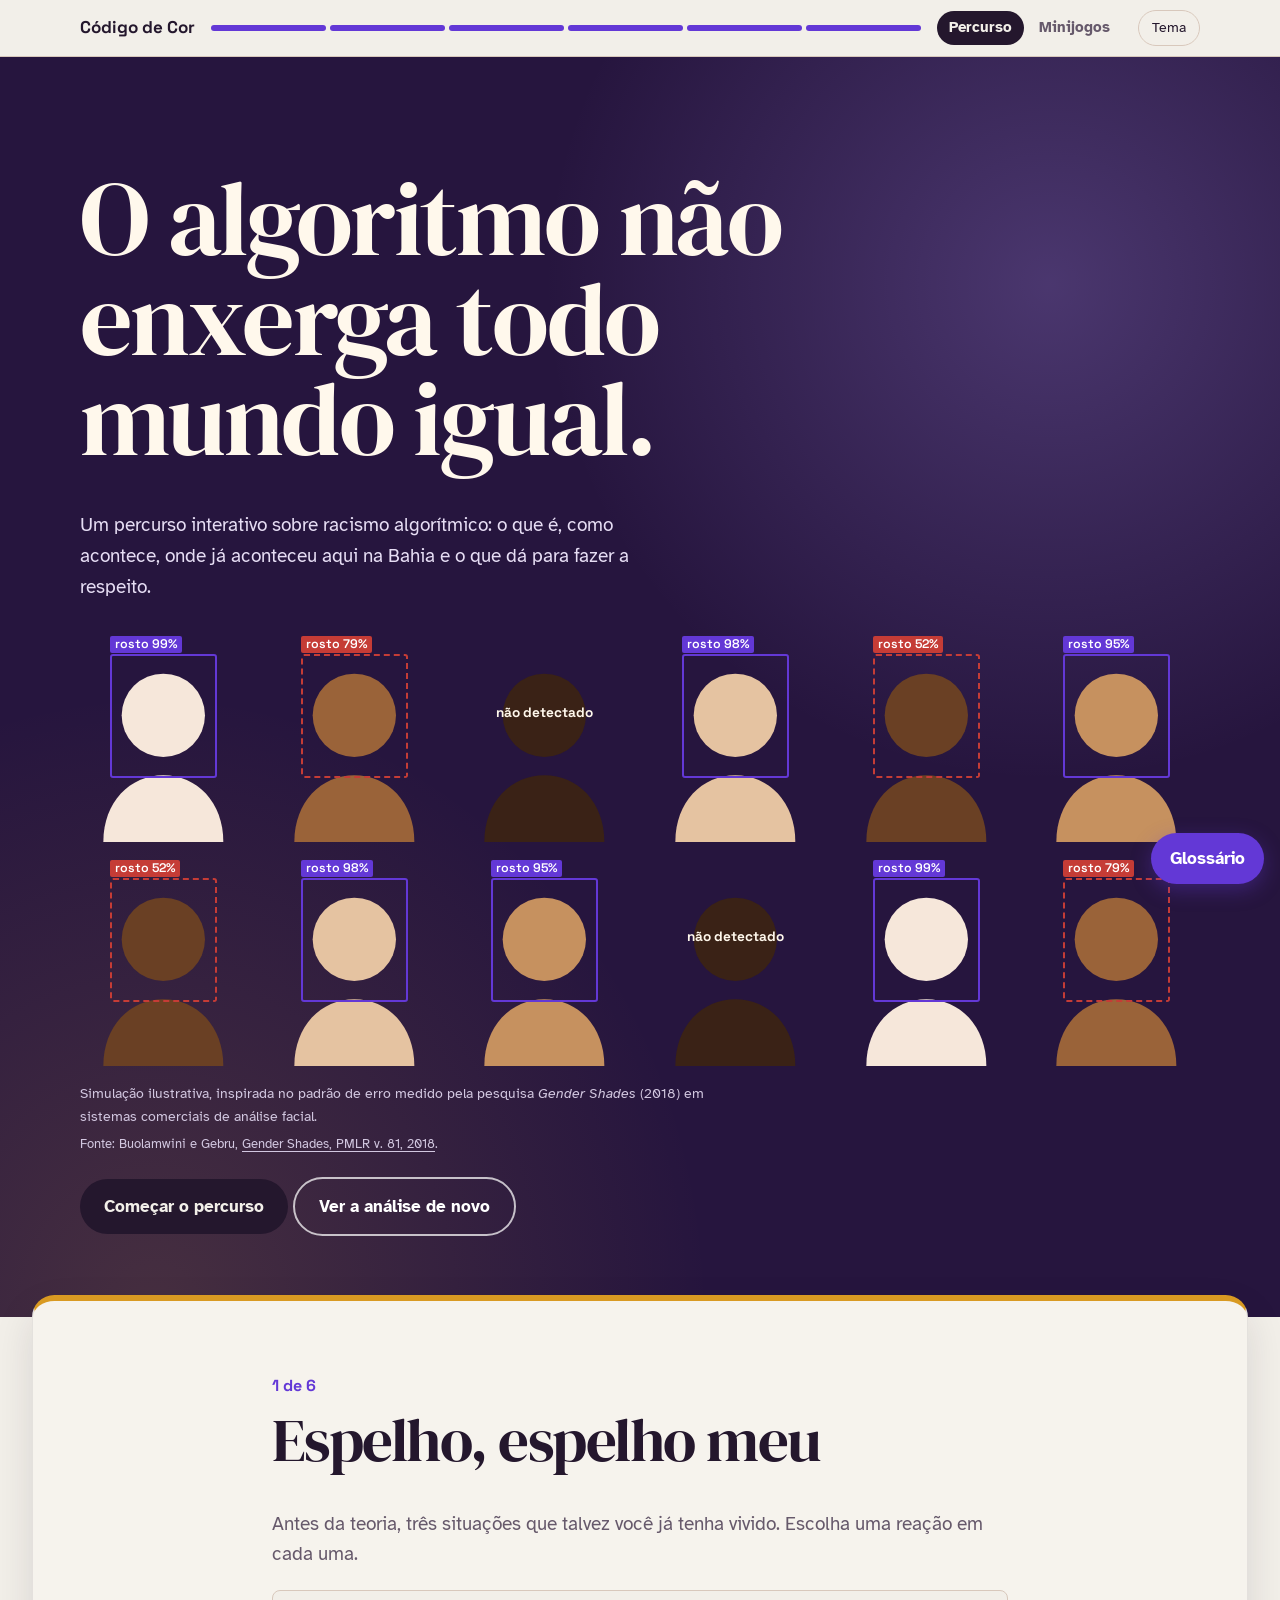
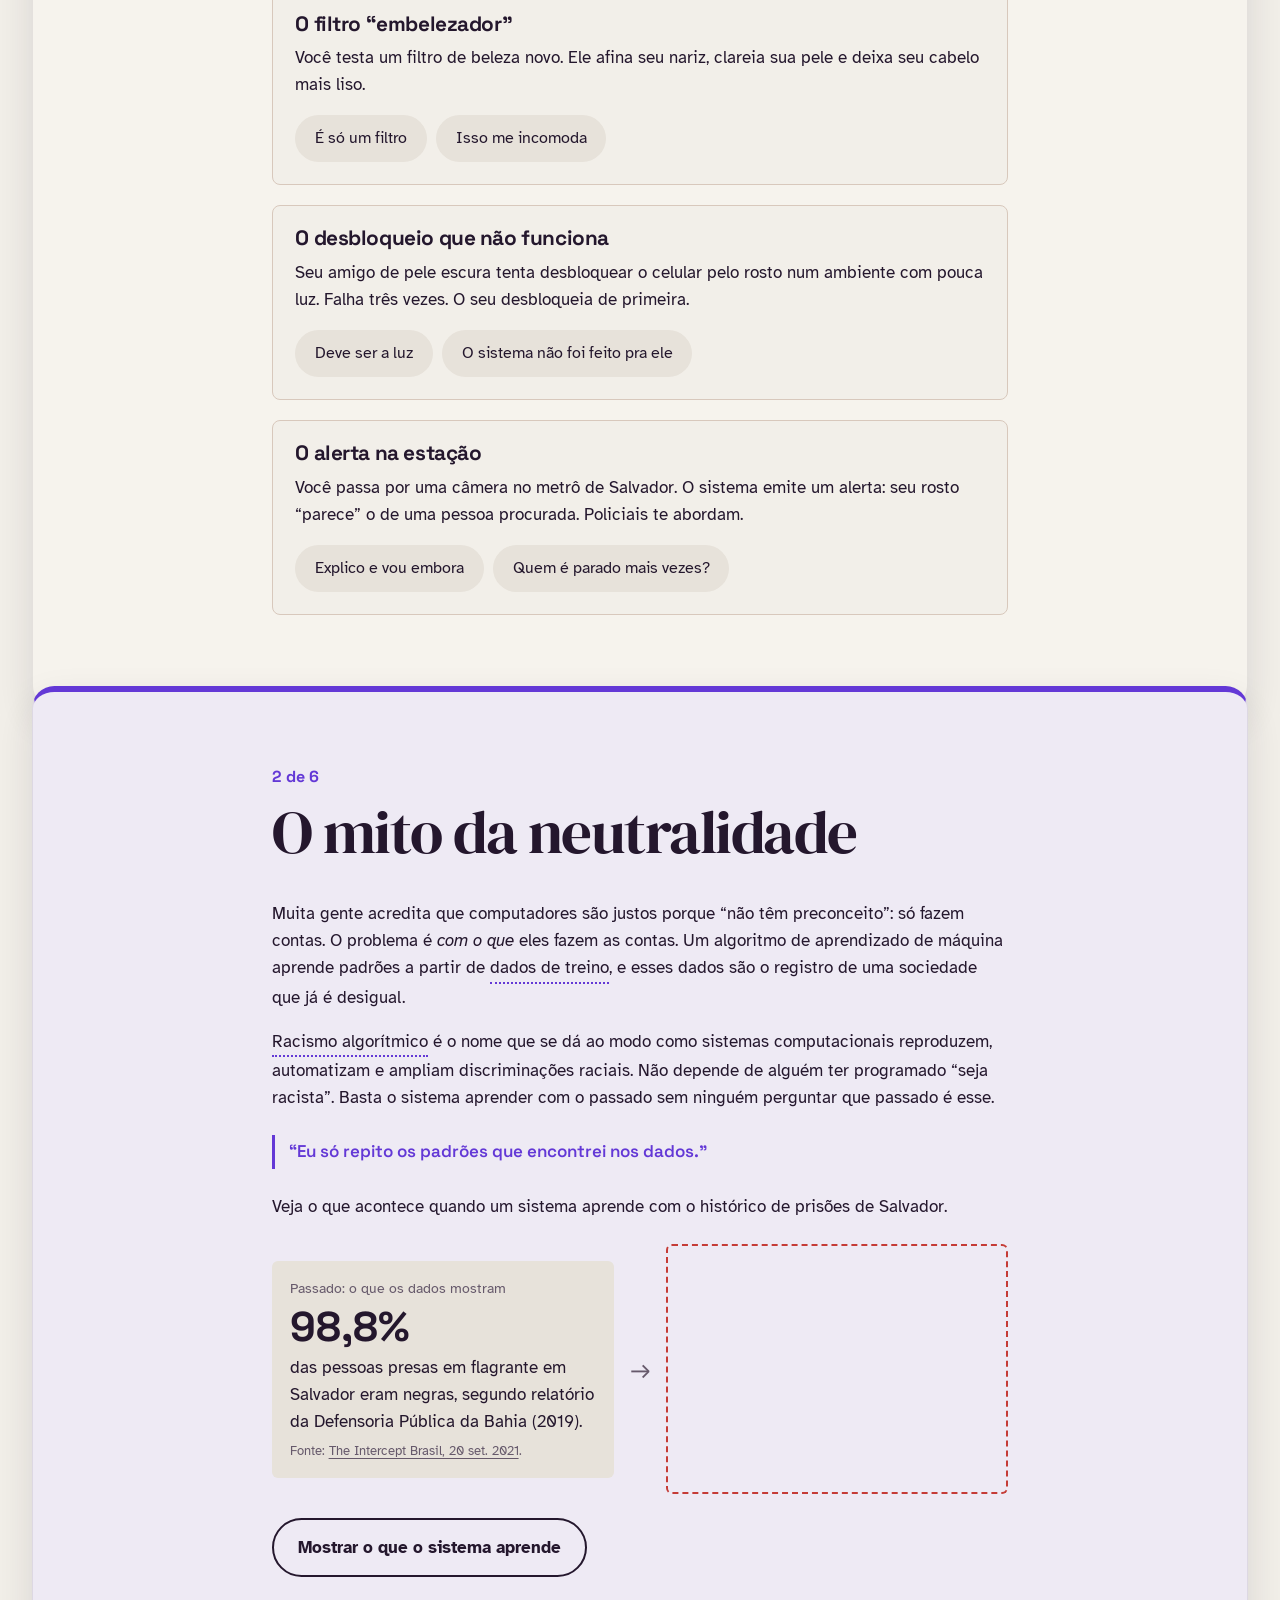
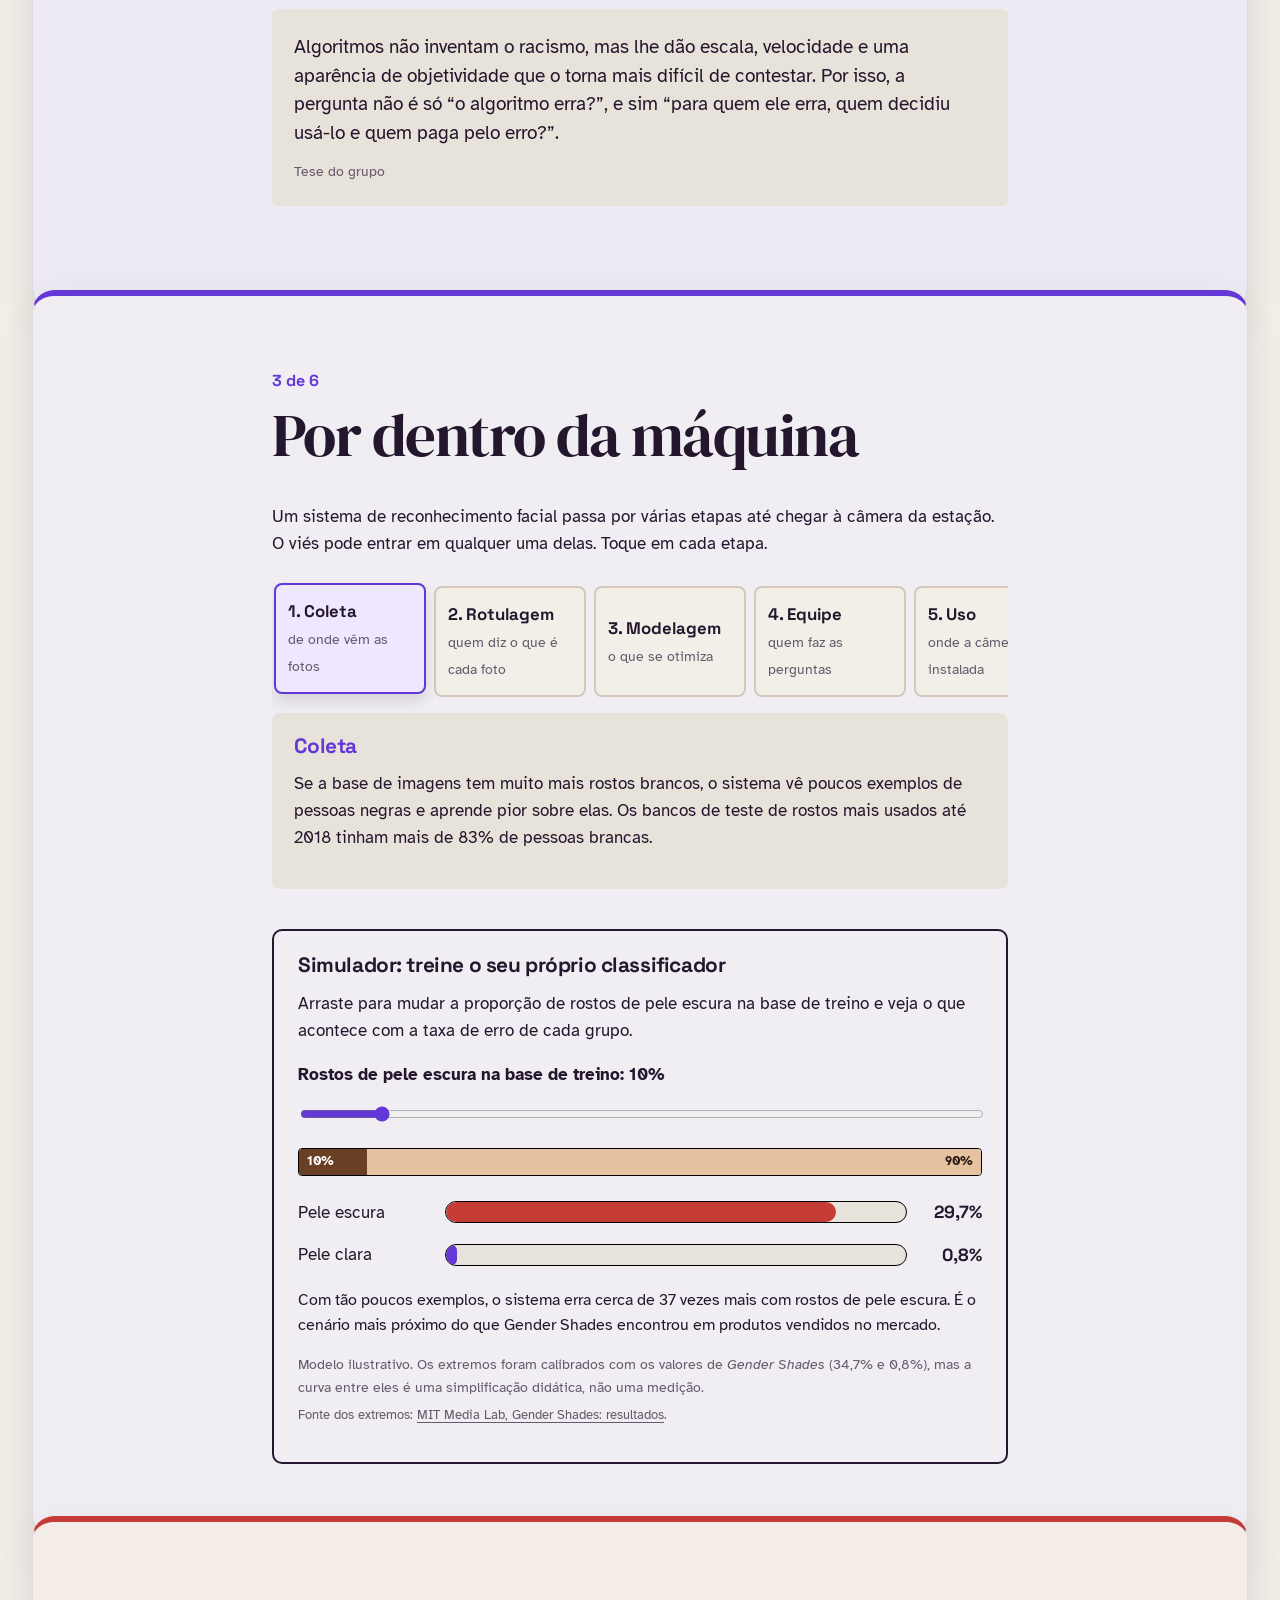
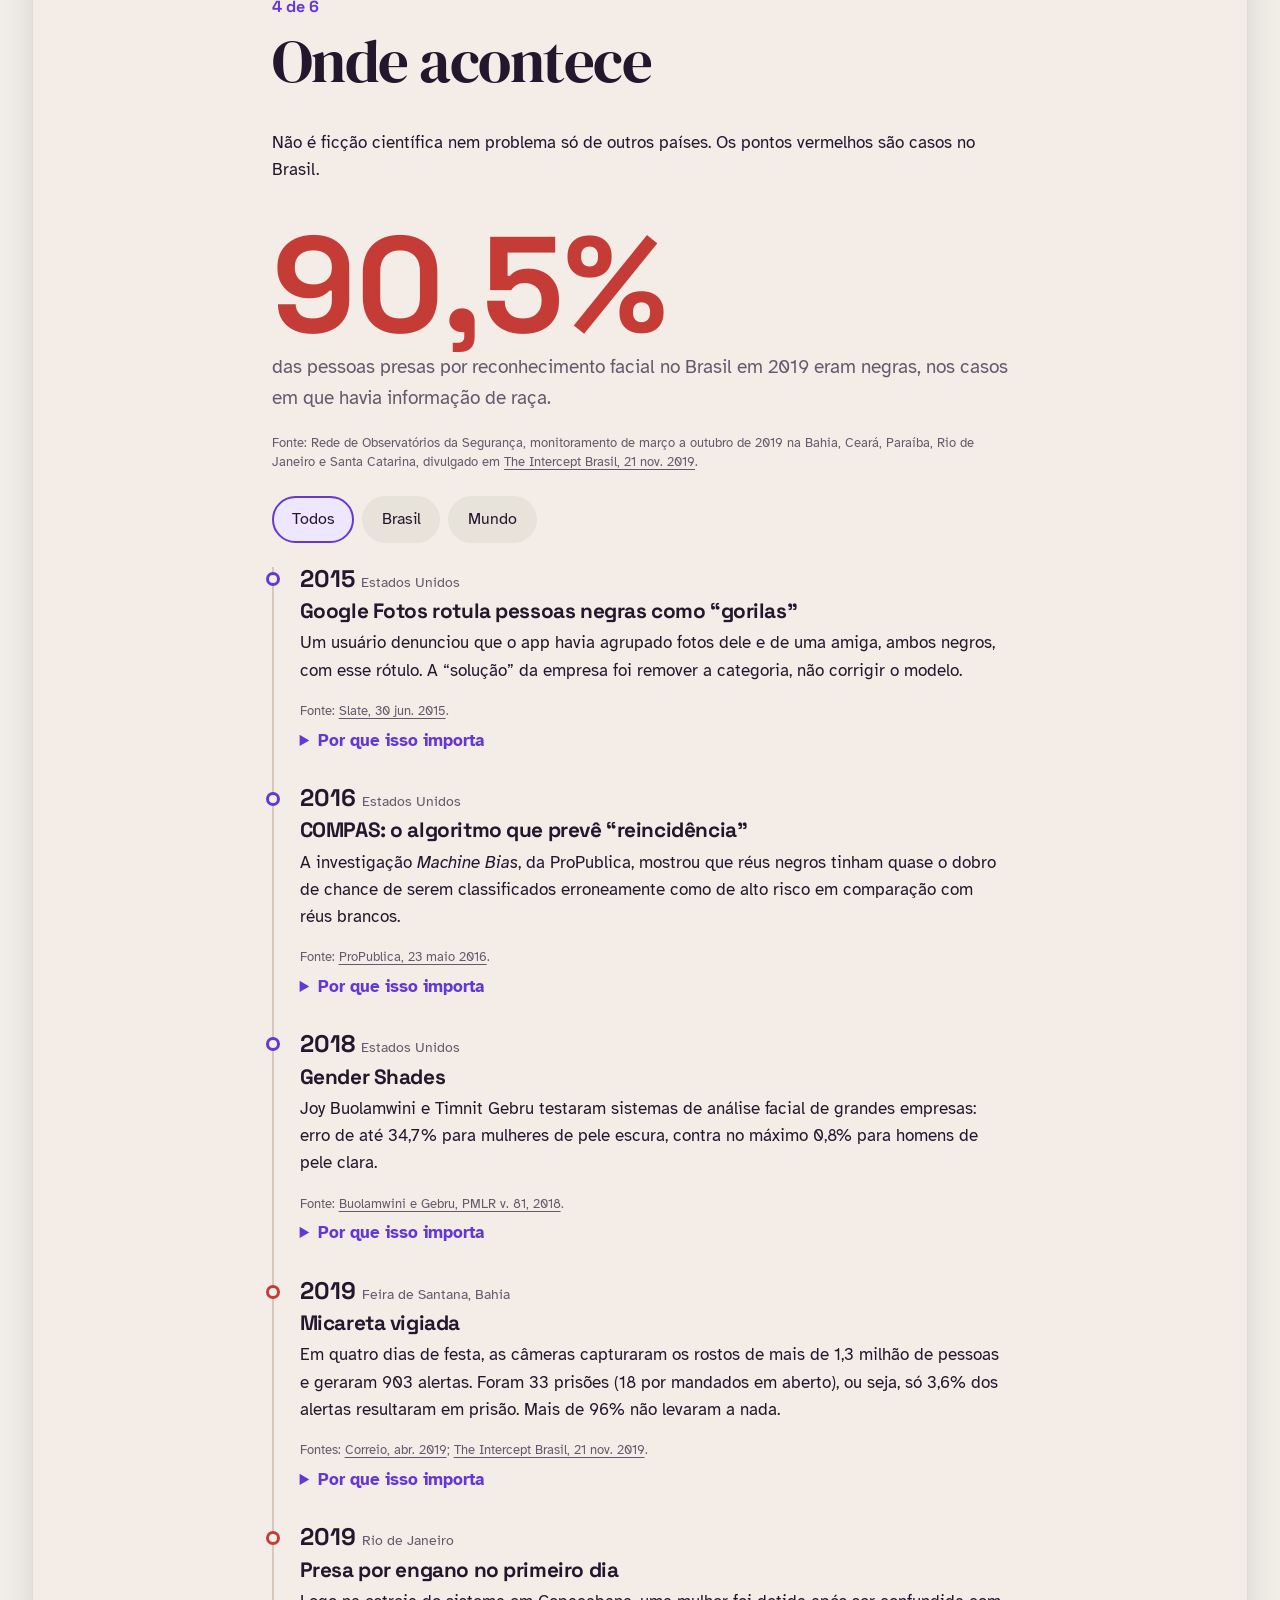
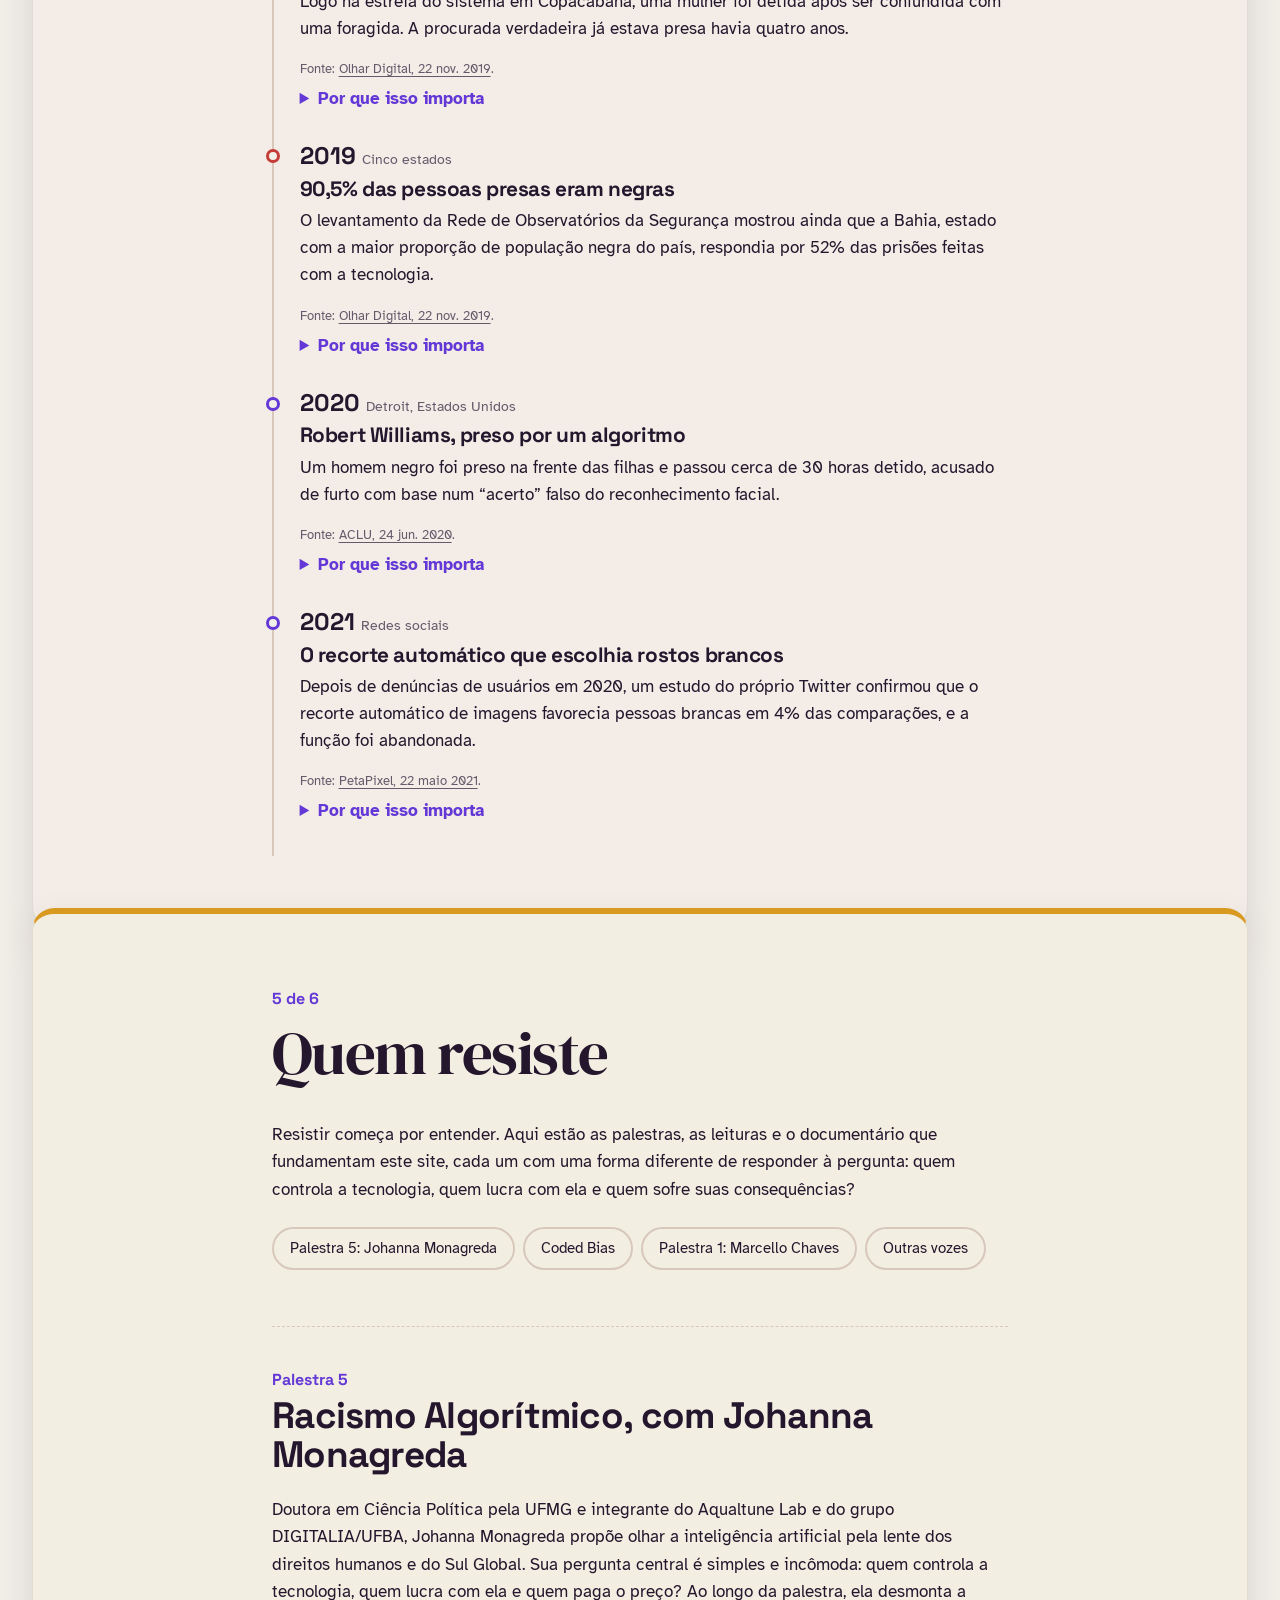
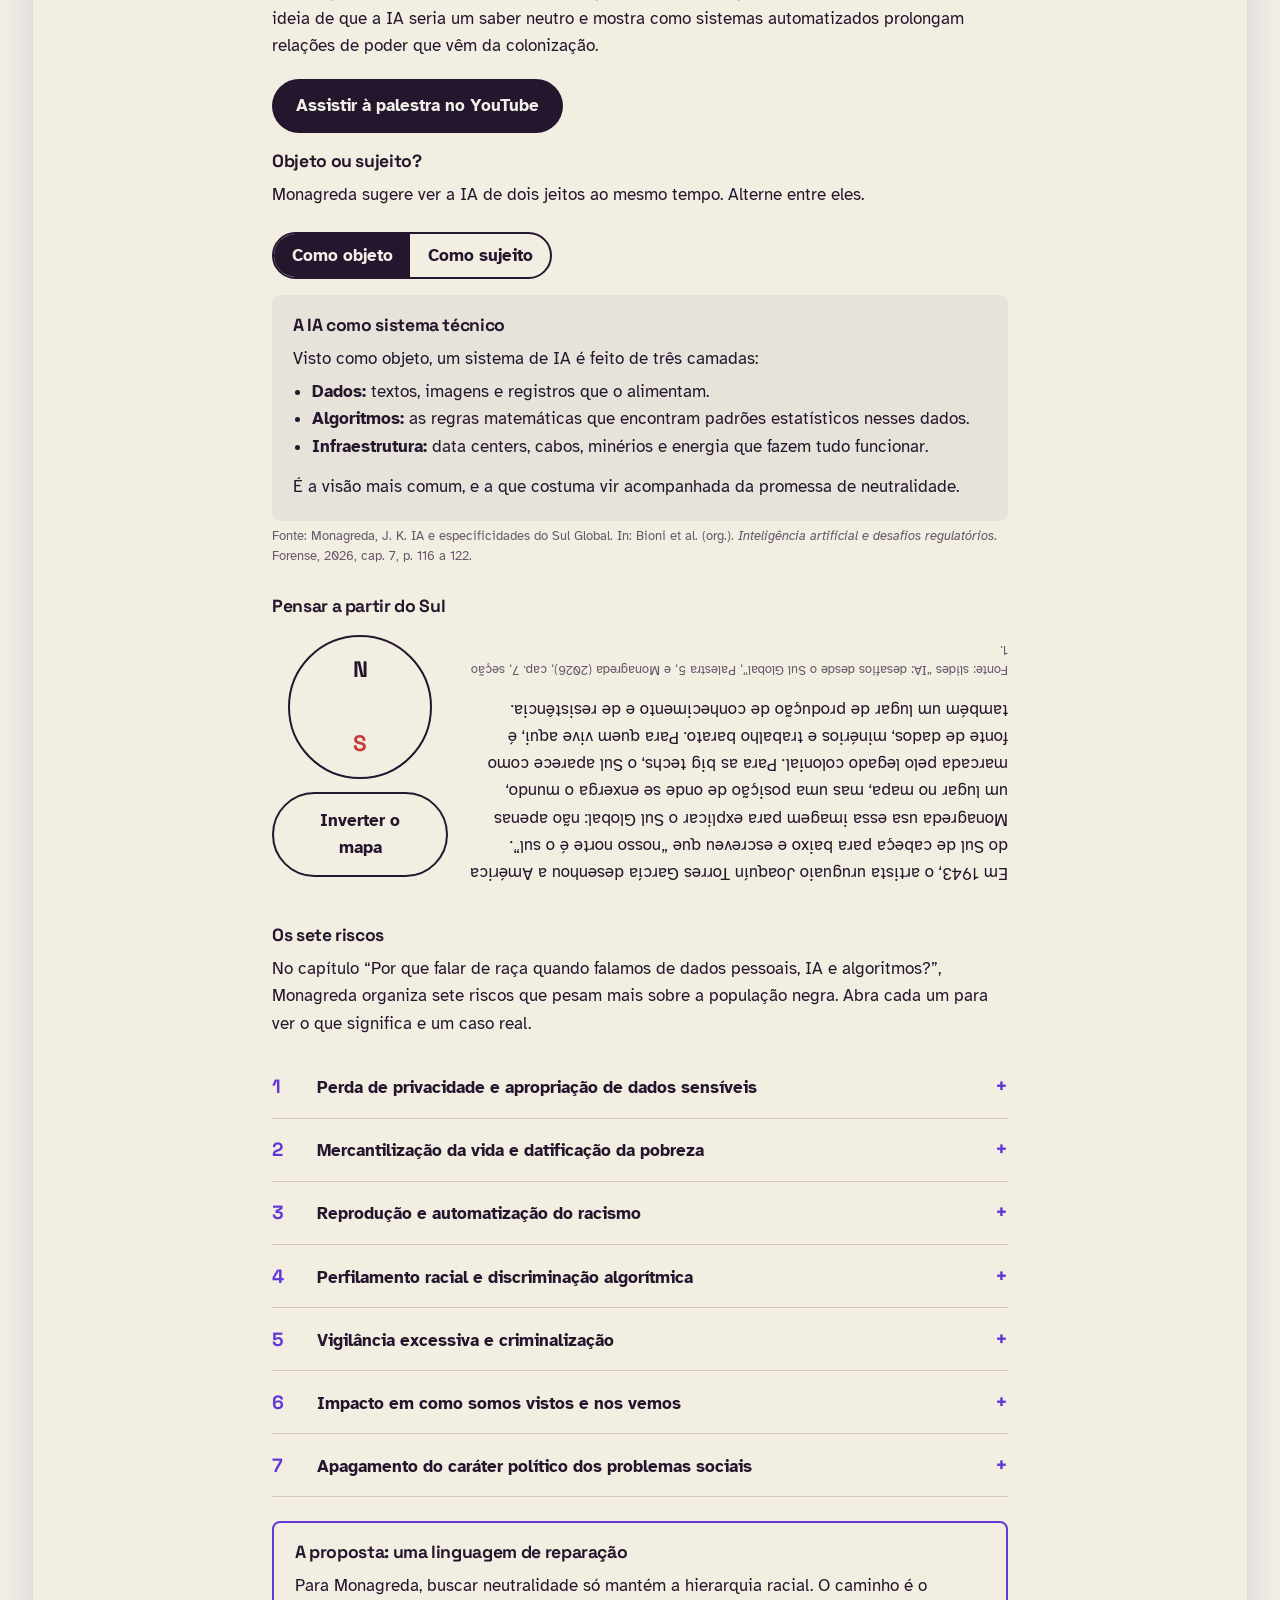
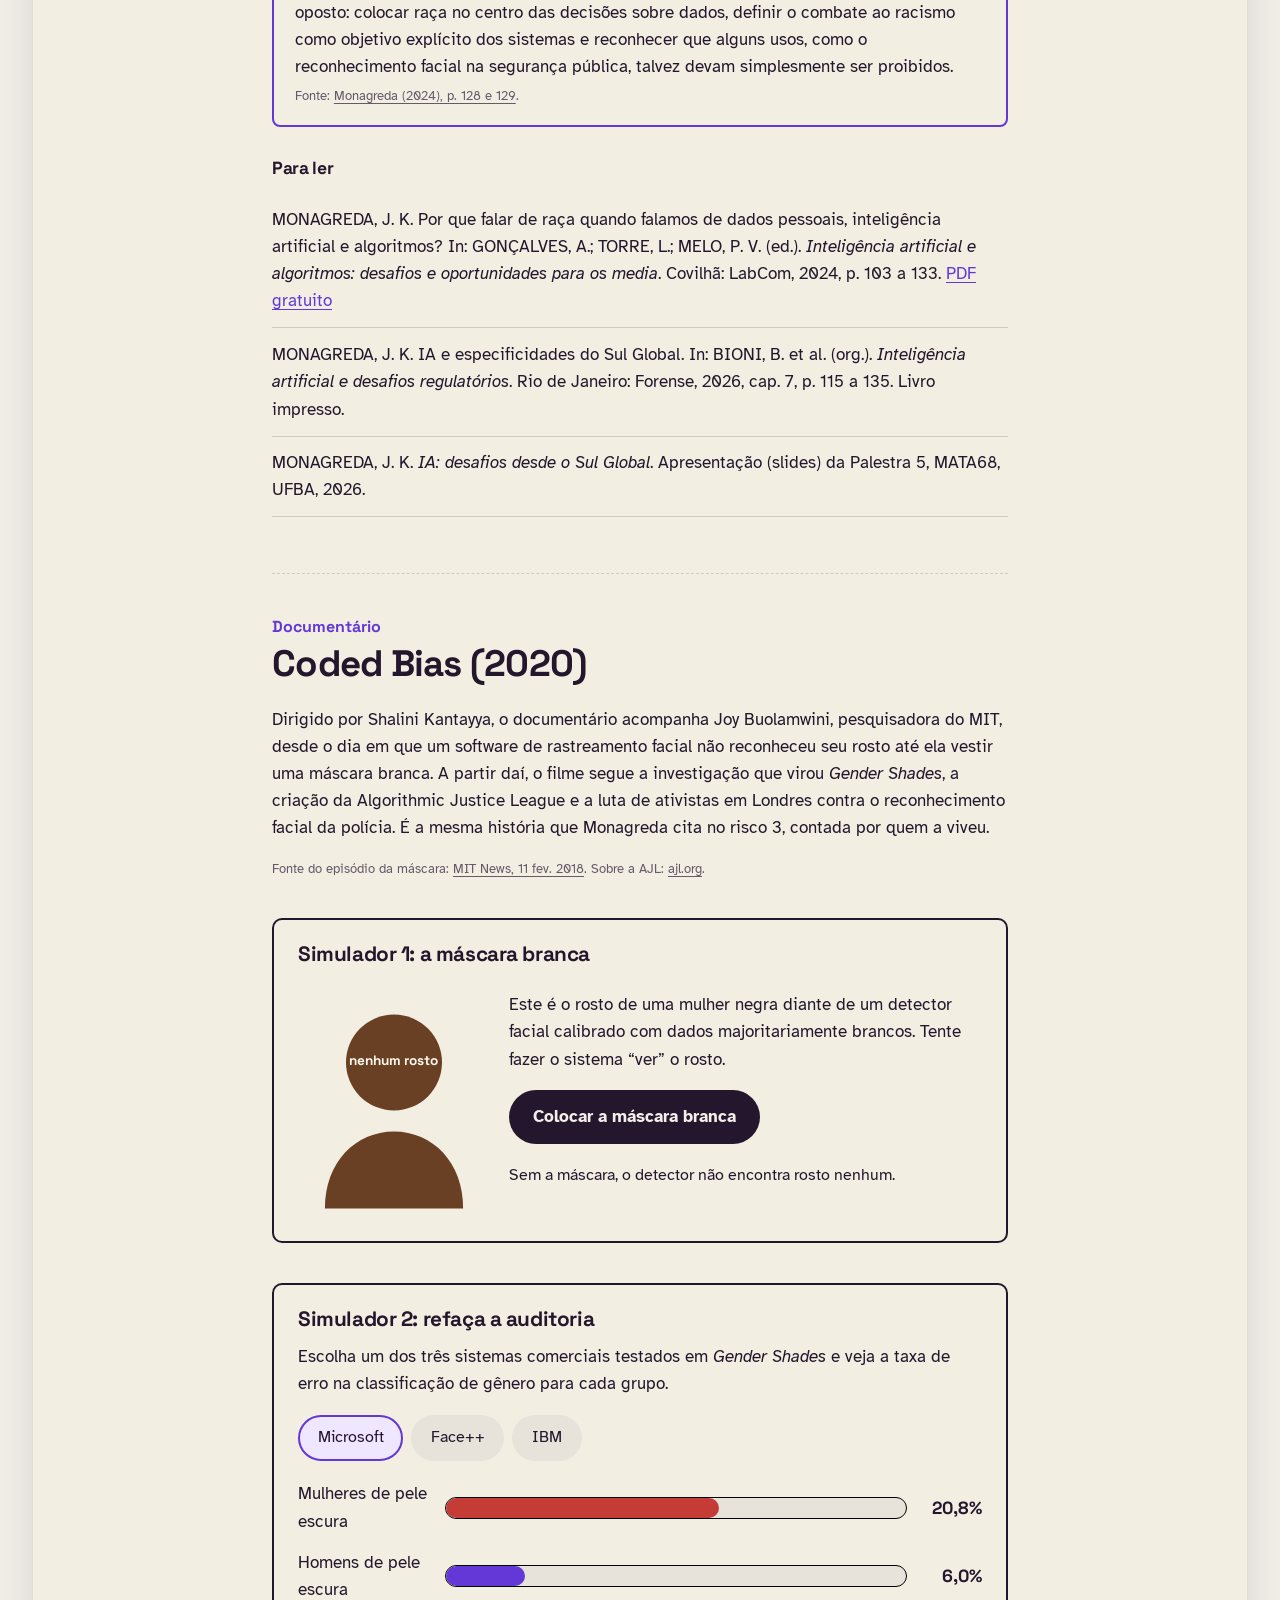
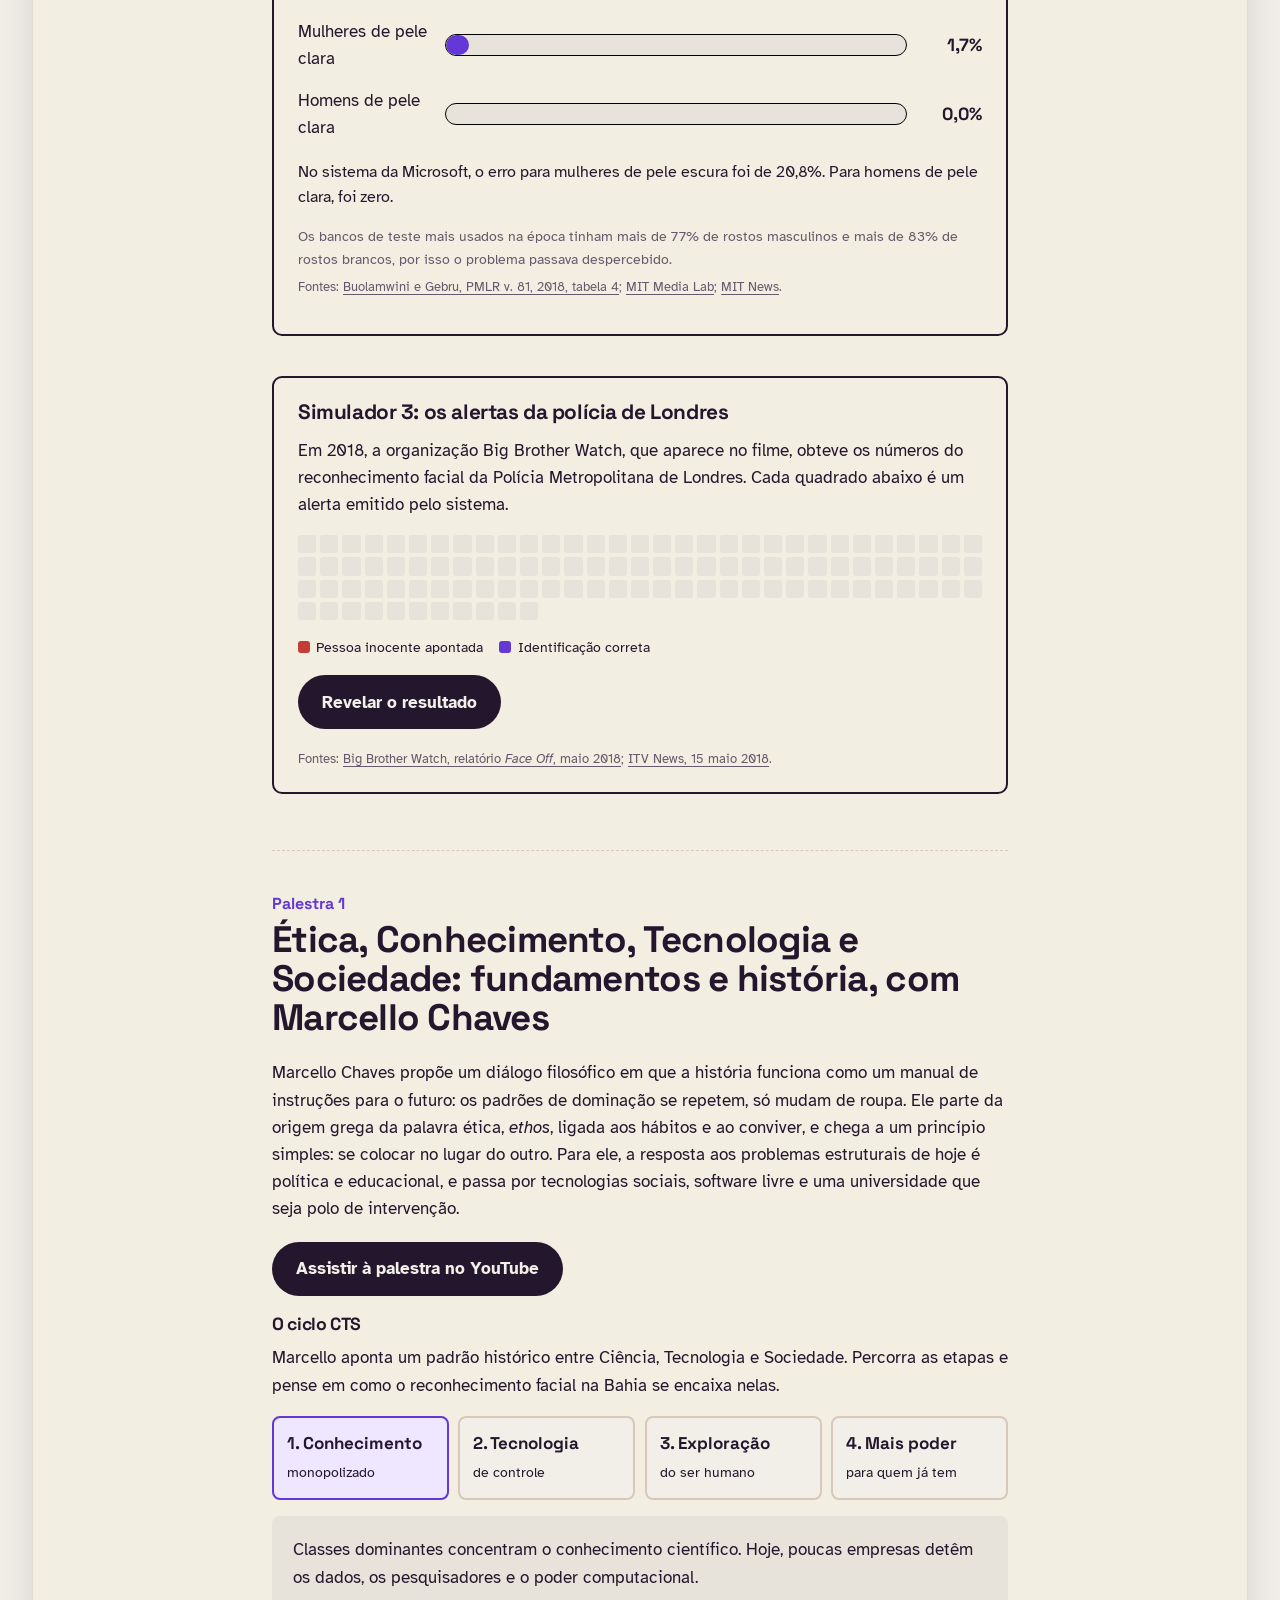
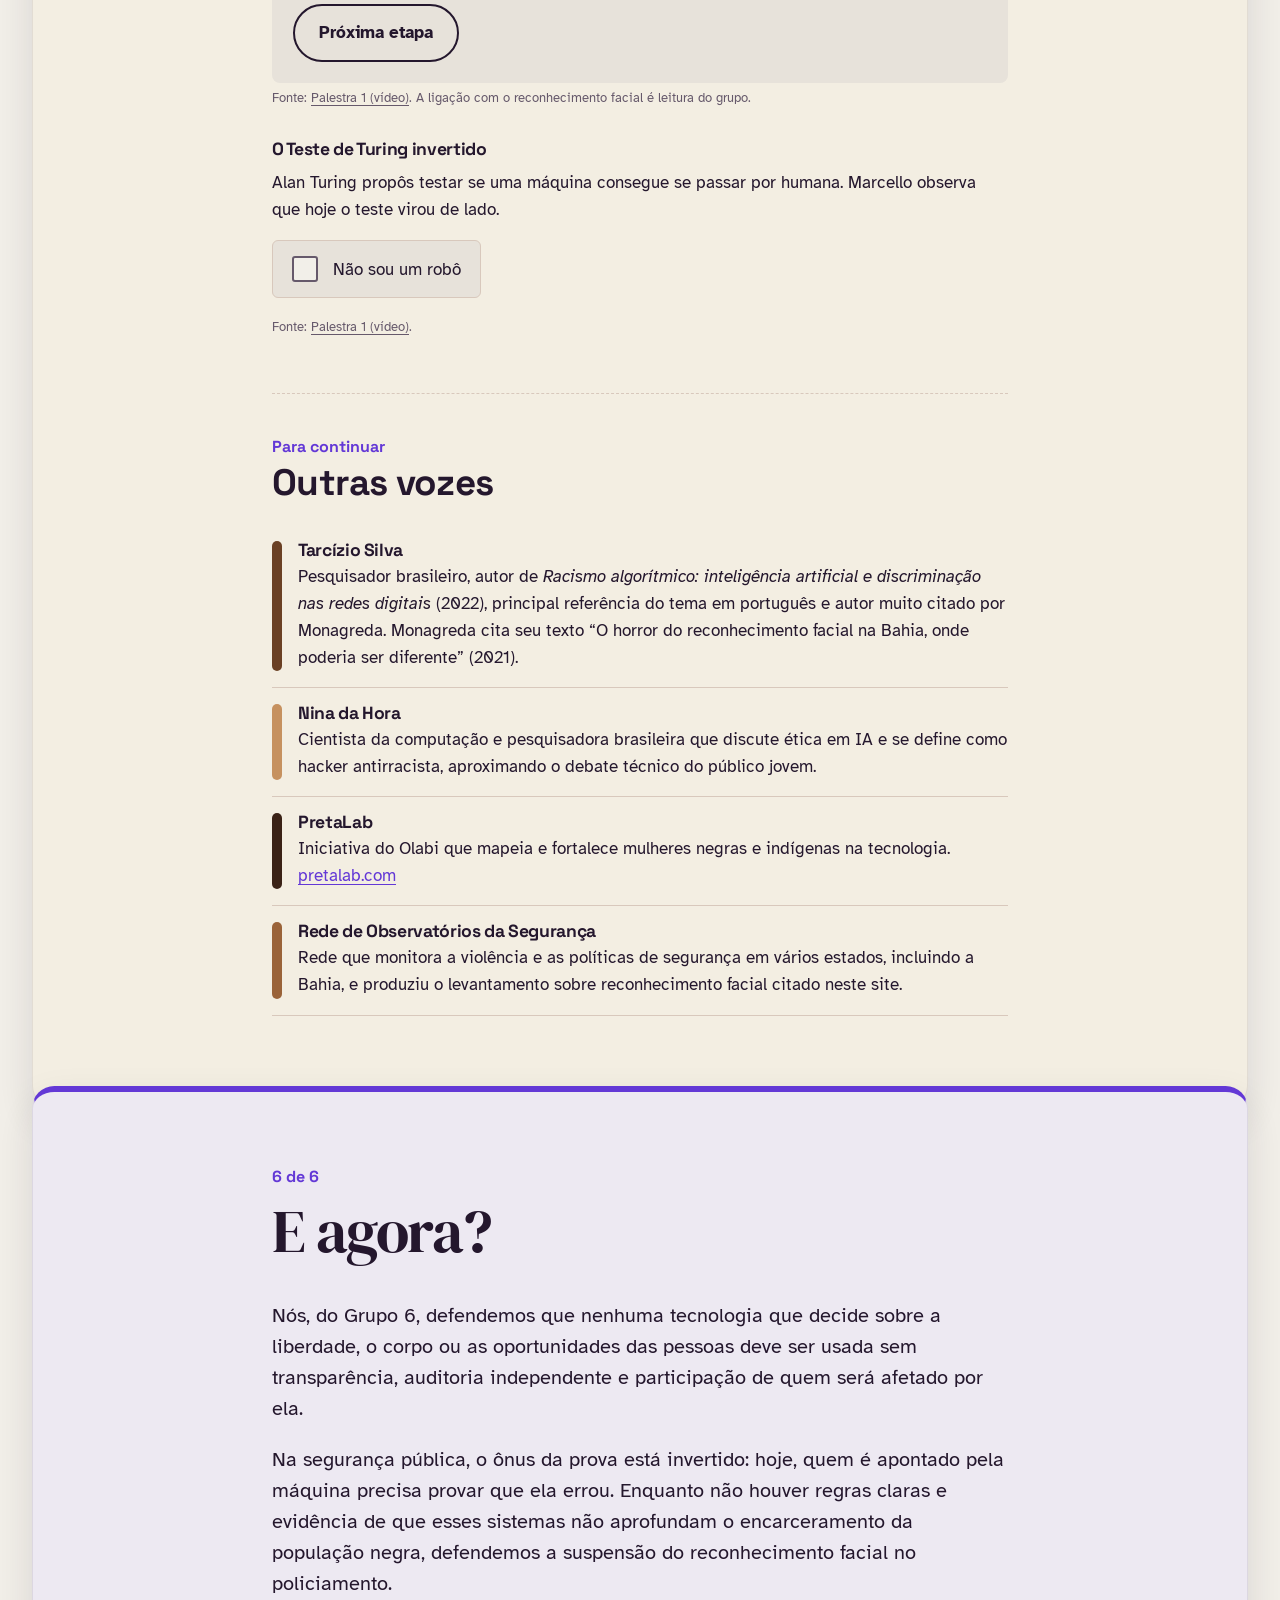
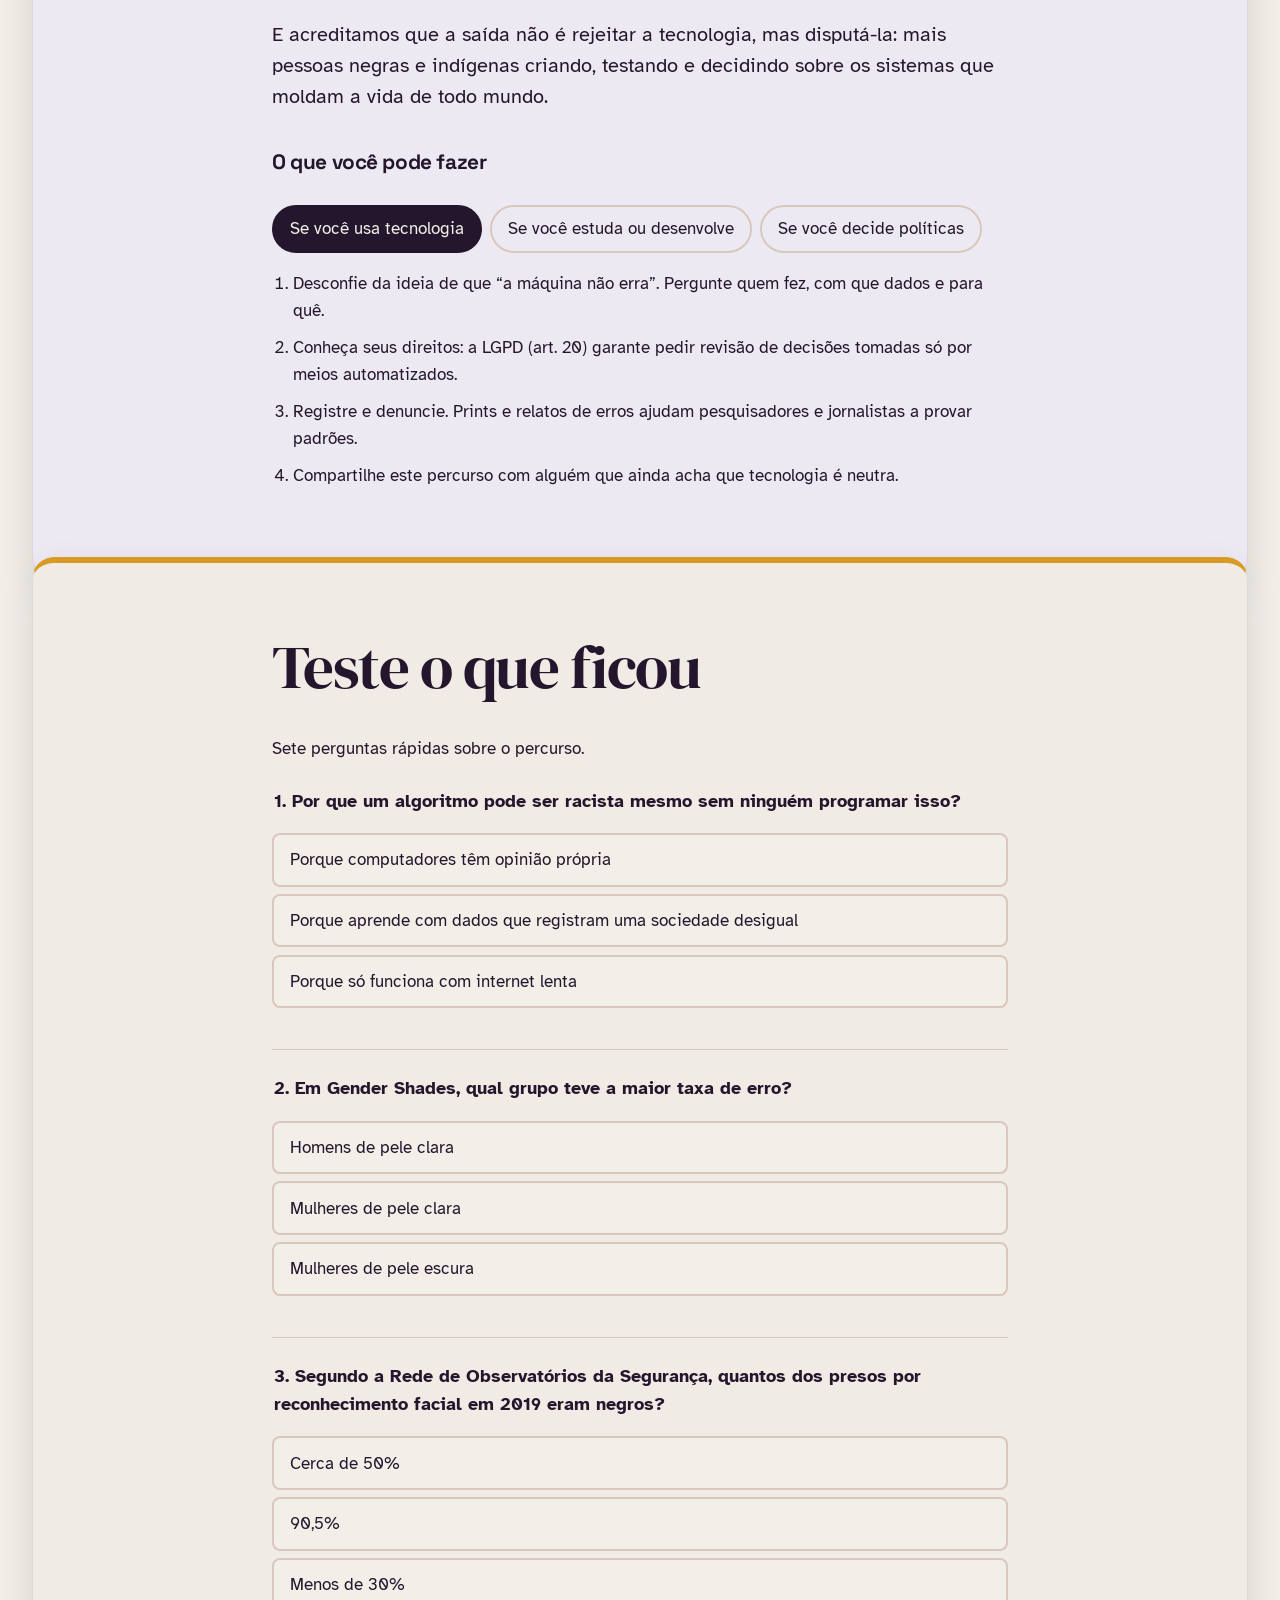
==== index.html @ d212a189 "Revert "Merge branch 'JS' into Implementações-de-Yure" This reverts commit e84b83fb8b4eec8f1422e1853" ====
<!DOCTYPE html>
<html lang="pt-BR">
<head>
<meta charset="utf-8">
<meta name="viewport" content="width=device-width, initial-scale=1, viewport-fit=cover">
<title>Código de Cor: um percurso pelo racismo algorítmico</title>
<link rel="icon" type="image/png" href="favicon/favicon-96x96.png" sizes="96x96">
<link rel="icon" type="image/svg+xml" href="favicon/favicon.svg">
<link rel="shortcut icon" href="favicon/favicon.ico">
<link rel="apple-touch-icon" sizes="180x180" href="favicon/apple-touch-icon.png">
<link rel="manifest" href="favicon/site.webmanifest">
<link rel="preconnect" href="https://fonts.googleapis.com">
<link rel="preconnect" href="https://fonts.gstatic.com" crossorigin>
<link href="https://fonts.googleapis.com/css2?family=Atkinson+Hyperlegible:ital,wght@0,400;0,700;1,400&family=DM+Serif+Display&family=Space+Grotesk:wght@400;500;600;700&display=swap" rel="stylesheet">
<link rel="stylesheet" href="codigo-de-cor.css">
</head>
<body>
<a class="skip" href="#espelho">Pular para o conteúdo</a>

<header class="bar">
  <div class="wide bar-in">
    <a class="brand" href="#inicio">Código de Cor</a>
    <ol class="steps" aria-label="Etapas do percurso">
      <li><a href="#espelho"><span>1. Espelho, espelho meu</span></a></li>
      <li><a href="#neutralidade"><span>2. O mito da neutralidade</span></a></li>
      <li><a href="#maquina"><span>3. Por dentro da máquina</span></a></li>
      <li><a href="#casos"><span>4. Onde acontece</span></a></li>
      <li><a href="#resistencia"><span>5. Quem resiste</span></a></li>
      <li><a href="#agora"><span>6. E agora?</span></a></li>
    </ol>
    <nav class="views" aria-label="Abas do site">
      <a href="#inicio" data-v="percurso">Percurso</a>
      <a href="#minijogos" data-v="jogos">Minijogos</a>
    </nav>
    <button class="icon-btn" id="themeBtn" type="button" aria-label="Alternar tema claro ou escuro">Tema</button>
  </div>
</header>

<main>
<div id="percurso">
<section class="hero" id="inicio">
  <div class="wide">
    <h1>O algoritmo não enxerga todo mundo igual.</h1>
    <p class="lead">Um percurso interativo sobre racismo algorítmico: o que é, como acontece, onde já aconteceu aqui na Bahia e o que dá para fazer a respeito.</p>
    <div class="faces" id="faces" role="img" aria-label="Simulação de um sistema de reconhecimento facial analisando doze rostos de tons de pele diferentes. Os rostos de pele clara são detectados com mais de 95% de confiança. Os de pele mais escura recebem confiança baixa ou não são detectados.">
      <div class="scanline"></div>
    </div>
    <p class="caption">Simulação ilustrativa, inspirada no padrão de erro medido pela pesquisa <i>Gender Shades</i> (2018) em sistemas comerciais de análise facial.
      <span class="src">Fonte: Buolamwini e Gebru, <a href="https://proceedings.mlr.press/v81/buolamwini18a.html" target="_blank" rel="noopener">Gender Shades, PMLR v. 81, 2018</a>.</span></p>
    <p class="intro-actions"><a class="btn" href="#espelho">Começar o percurso</a> <button class="btn btn-ghost" type="button" id="replay">Ver a análise de novo</button></p>
  </div>
</section>

<section class="stage" id="espelho">
  <div class="wrap">
    <span class="num">1 de 6</span>
    <h2>Espelho, espelho meu</h2>
    <p class="lead">Antes da teoria, três situações que talvez você já tenha vivido. Escolha uma reação em cada uma.</p>

    <div class="scenario" data-scn>
      <h3>O filtro “embelezador”</h3>
      <p>Você testa um filtro de beleza novo. Ele afina seu nariz, clareia sua pele e deixa seu cabelo mais liso.</p>
      <div class="choices">
        <button class="choice" type="button" aria-pressed="false" data-react="Muita gente pensa assim, e é justamente por parecer inofensivo que passa despercebido.">É só um filtro</button>
        <button class="choice" type="button" aria-pressed="false" data-react="Esse incômodo tem fundamento.">Isso me incomoda</button>
      </div>
      <div class="reveal" hidden><p class="react"></p><p>Filtros aprendem o que é “bonito” a partir de milhões de imagens e avaliações. Se essas imagens refletem um padrão de beleza branco, o algoritmo transforma esse padrão em regra e devolve para você um rosto “corrigido” na direção dele. Tarcízio Silva chama isso de embranquecimento literal dos indivíduos.</p>
      <span class="src">Fonte: Silva, T. <i>Racismo algorítmico</i>. Edições Sesc, 2022, p. 75, citado em <a href="https://labcomca.ubi.pt/wp-content/uploads/2024/03/2024_InteligenciaArtificialAlgoritmos_AGoncalvesLTorrePVMelo.pdf" target="_blank" rel="noopener">Monagreda (2024), p. 114</a>.</span></div>
    </div>

    <div class="scenario" data-scn>
      <h3>O desbloqueio que não funciona</h3>
      <p>Seu amigo de pele escura tenta desbloquear o celular pelo rosto num ambiente com pouca luz. Falha três vezes. O seu desbloqueia de primeira.</p>
      <div class="choices">
        <button class="choice" type="button" aria-pressed="false" data-react="A luz importa, mas não explica tudo.">Deve ser a luz</button>
        <button class="choice" type="button" aria-pressed="false" data-react="Exatamente. O defeito não está no rosto dele.">O sistema não foi feito pra ele</button>
      </div>
      <div class="reveal" hidden><p class="react"></p><p>Em 2018, a pesquisa <i>Gender Shades</i> testou sistemas comerciais de três empresas: o erro chegou a 34,7% para mulheres de pele escura e não passou de 0,8% para homens de pele clara. Quando os dados de treino e os testes priorizam um tipo de rosto, os outros viram exceção.</p>
      <span class="src">Fonte: <a href="https://news.mit.edu/2018/study-finds-gender-skin-type-bias-artificial-intelligence-systems-0212" target="_blank" rel="noopener">MIT News, 11 fev. 2018</a>.</span></div>
    </div>

    <div class="scenario" data-scn>
      <h3>O alerta na estação</h3>
      <p>Você passa por uma câmera no metrô de Salvador. O sistema emite um alerta: seu rosto “parece” o de uma pessoa procurada. Policiais te abordam.</p>
      <div class="choices">
        <button class="choice" type="button" aria-pressed="false" data-react="Na prática, quem é abordado precisa provar que não é quem a máquina disse.">Explico e vou embora</button>
        <button class="choice" type="button" aria-pressed="false" data-react="E a resposta, nos dados, tem cor.">Quem é parado mais vezes?</button>
      </div>
      <div class="reveal" hidden><p class="react"></p><p>Em 2019, a Rede de Observatórios da Segurança acompanhou prisões feitas com reconhecimento facial em cinco estados. Nos casos com informação de raça, 90,5% das pessoas presas eram negras, e a Bahia concentrava mais da metade das prisões. Você vai ver esse caso de perto na etapa 4.</p>
      <span class="src">Fonte: <a href="https://intercept.com.br/2019/11/21/presos-monitoramento-facial-brasil-negros/" target="_blank" rel="noopener">The Intercept Brasil, 21 nov. 2019</a>.</span></div>
    </div>
  </div>
</section>

<section class="stage" id="neutralidade">
  <div class="wrap">
    <span class="num">2 de 6</span>
    <h2>O mito da neutralidade</h2>
    <p>Muita gente acredita que computadores são justos porque “não têm preconceito”: só fazem contas. O problema é <em>com o que</em> eles fazem as contas. Um algoritmo de aprendizado de máquina aprende padrões a partir de <button class="term" type="button" data-term="dados de treino">dados de treino</button>, e esses dados são o registro de uma sociedade que já é desigual.</p>
    <p><button class="term" type="button" data-term="racismo algorítmico">Racismo algorítmico</button> é o nome que se dá ao modo como sistemas computacionais reproduzem, automatizam e ampliam discriminações raciais. Não depende de alguém ter programado “seja racista”. Basta o sistema aprender com o passado sem ninguém perguntar que passado é esse.</p>

    <p class="machine-voice">“Eu só repito os padrões que encontrei nos dados.”</p>

    <p>Veja o que acontece quando um sistema aprende com o histórico de prisões de Salvador.</p>
    <div class="ledger">
      <div class="cell">
        <p class="small ledger-label">Passado: o que os dados mostram</p>
        <div class="big">98,8%</div>
        <p class="ledger-copy">das pessoas presas em flagrante em Salvador eram negras, segundo relatório da Defensoria Pública da Bahia (2019).</p>
        <span class="src">Fonte: <a href="https://www.intercept.com.br/2021/09/20/rui-costa-esta-transformando-a-bahia-em-um-laboratorio-de-vigilancia-com-reconhecimento-facial/" target="_blank" rel="noopener">The Intercept Brasil, 20 set. 2021</a>.</span>
      </div>
      <div class="arrow" aria-hidden="true">→</div>
      <div class="cell future" id="future" data-shown="false" aria-live="polite">
        <p class="small ledger-label">Futuro: o que o sistema aprende</p>
        <div class="big">“suspeito”</div>
        <p class="ledger-copy">vira sinônimo de “negro”. O sistema aponta mais pessoas negras, que geram mais prisões, que viram novos dados de treino. O ciclo se fecha sozinho.</p>
      </div>
    </div>
    <p><button class="btn btn-ghost" type="button" id="futureBtn">Mostrar o que o sistema aprende</button></p>

    <blockquote class="thesis">
      Algoritmos não inventam o racismo, mas lhe dão escala, velocidade e uma aparência de objetividade que o torna mais difícil de contestar. Por isso, a pergunta não é só “o algoritmo erra?”, e sim “para quem ele erra, quem decidiu usá-lo e quem paga pelo erro?”.
      <footer>Tese do grupo</footer>
    </blockquote>
  </div>
</section>

<section class="stage" id="maquina">
  <div class="wrap">
    <span class="num">3 de 6</span>
    <h2>Por dentro da máquina</h2>
    <p>Um sistema de reconhecimento facial passa por várias etapas até chegar à câmera da estação. O viés pode entrar em qualquer uma delas. Toque em cada etapa.</p>
    <ol class="pipe" role="tablist" aria-label="Etapas de um sistema de IA" id="pipe"></ol>
    <div class="pipe-panel" role="tabpanel" id="pipePanel" aria-live="polite"></div>

    <div class="sim" id="sim">
      <h3>Simulador: treine o seu próprio classificador</h3>
      <p>Arraste para mudar a proporção de rostos de pele escura na base de treino e veja o que acontece com a taxa de erro de cada grupo.</p>
      <label for="mix">Rostos de pele escura na base de treino: <span id="mixOut">10%</span></label>
      <input type="range" id="mix" min="5" max="50" step="1" value="10">
      <div class="share" aria-hidden="true"><div class="d" id="shD">10%</div><div class="l" id="shL">90%</div></div>
      <div class="bars">
        <div class="barrow"><span>Pele escura</span><div class="track"><div class="fill hot" id="bD"></div></div><span class="val" id="vD"></span></div>
        <div class="barrow"><span>Pele clara</span><div class="track"><div class="fill" id="bL"></div></div><span class="val" id="vL"></span></div>
      </div>
      <p class="sim-note" id="simNote" aria-live="polite"></p>
      <p class="small">Modelo ilustrativo. Os extremos foram calibrados com os valores de <i>Gender Shades</i> (34,7% e 0,8%), mas a curva entre eles é uma simplificação didática, não uma medição.
        <span class="src">Fonte dos extremos: <a href="https://www.media.mit.edu/projects/gender-shades/results/" target="_blank" rel="noopener">MIT Media Lab, Gender Shades: resultados</a>.</span></p>
    </div>
  </div>
</section>

<section class="stage" id="casos">
  <div class="wrap">
    <span class="num">4 de 6</span>
    <h2>Onde acontece</h2>
    <p>Não é ficção científica nem problema só de outros países. Os pontos vermelhos são casos no Brasil.</p>
    <p class="stat">90,5%</p>
    <p class="lead">das pessoas presas por reconhecimento facial no Brasil em 2019 eram negras, nos casos em que havia informação de raça.</p>
    <span class="src">Fonte: Rede de Observatórios da Segurança, monitoramento de março a outubro de 2019 na Bahia, Ceará, Paraíba, Rio de Janeiro e Santa Catarina, divulgado em <a href="https://intercept.com.br/2019/11/21/presos-monitoramento-facial-brasil-negros/" target="_blank" rel="noopener">The Intercept Brasil, 21 nov. 2019</a>.</span>

    <div class="filters" role="group" aria-label="Filtrar casos">
      <button class="choice" type="button" aria-pressed="true" data-filter="all">Todos</button>
      <button class="choice" type="button" aria-pressed="false" data-filter="br">Brasil</button>
      <button class="choice" type="button" aria-pressed="false" data-filter="world">Mundo</button>
    </div>

    <ol class="timeline" id="timeline">
      <li data-where="world"><span class="year">2015</span><span class="place">Estados Unidos</span>
        <h3>Google Fotos rotula pessoas negras como “gorilas”</h3>
        <p>Um usuário denunciou que o app havia agrupado fotos dele e de uma amiga, ambos negros, com esse rótulo. A “solução” da empresa foi remover a categoria, não corrigir o modelo.</p>
        <span class="src">Fonte: <a href="https://www.slate.com/blogs/future_tense/2015/06/30/google_s_image_recognition_software_returns_some_surprisingly_racist_results.html" target="_blank" rel="noopener">Slate, 30 jun. 2015</a>.</span>
        <details><summary>Por que isso importa</summary><p>Mostra como a falta de diversidade nos dados de treino e nos testes gera erros que desumanizam, e como esconder o sintoma é mais barato do que tratar a causa.</p></details></li>
      <li data-where="world"><span class="year">2016</span><span class="place">Estados Unidos</span>
        <h3>COMPAS: o algoritmo que prevê “reincidência”</h3>
        <p>A investigação <i>Machine Bias</i>, da ProPublica, mostrou que réus negros tinham quase o dobro de chance de serem classificados erroneamente como de alto risco em comparação com réus brancos.</p>
        <span class="src">Fonte: <a href="https://www.propublica.org/article/machine-bias-risk-assessments-in-criminal-sentencing" target="_blank" rel="noopener">ProPublica, 23 maio 2016</a>.</span>
        <details><summary>Por que isso importa</summary><p>Quando um número decide fiança e pena, o viés deixa de ser um incômodo e passa a tirar liberdade.</p></details></li>
      <li data-where="world"><span class="year">2018</span><span class="place">Estados Unidos</span>
        <h3>Gender Shades</h3>
        <p>Joy Buolamwini e Timnit Gebru testaram sistemas de análise facial de grandes empresas: erro de até 34,7% para mulheres de pele escura, contra no máximo 0,8% para homens de pele clara.</p>
        <span class="src">Fonte: <a href="https://proceedings.mlr.press/v81/buolamwini18a.html" target="_blank" rel="noopener">Buolamwini e Gebru, PMLR v. 81, 2018</a>.</span>
        <details><summary>Por que isso importa</summary><p>Transformou uma suspeita em evidência mensurável e pressionou as empresas a reverem seus produtos.</p></details></li>
      <li data-where="br" class="br"><span class="year">2019</span><span class="place">Feira de Santana, Bahia</span>
        <h3>Micareta vigiada</h3>
        <p>Em quatro dias de festa, as câmeras capturaram os rostos de mais de 1,3 milhão de pessoas e geraram 903 alertas. Foram 33 prisões (18 por mandados em aberto), ou seja, só 3,6% dos alertas resultaram em prisão. Mais de 96% não levaram a nada.</p>
        <span class="src">Fontes: <a href="https://www.correio24horas.com.br/bahia/micareta-de-feira-tem-33-presos-por-sistema-de-reconhecimento-facial-0419" target="_blank" rel="noopener">Correio, abr. 2019</a>; <a href="https://intercept.com.br/2019/11/21/presos-monitoramento-facial-brasil-negros/" target="_blank" rel="noopener">The Intercept Brasil, 21 nov. 2019</a>.</span>
        <details><summary>Por que isso importa</summary><p>Cada alerta falso é uma pessoa abordada sem motivo. Numa cidade de maioria negra, essas abordagens não se distribuem por acaso.</p></details></li>
      <li data-where="br" class="br"><span class="year">2019</span><span class="place">Rio de Janeiro</span>
        <h3>Presa por engano no primeiro dia</h3>
        <p>Logo na estreia do sistema em Copacabana, uma mulher foi detida após ser confundida com uma foragida. A procurada verdadeira já estava presa havia quatro anos.</p>
        <span class="src">Fonte: <a href="https://olhardigital.com.br/noticia/90-dos-presos-por-reconhecimento-facial-no-brasil-sao-negros/93336" target="_blank" rel="noopener">Olhar Digital, 22 nov. 2019</a>.</span>
        <details><summary>Por que isso importa</summary><p>O erro não foi só da câmera: foi também de um banco de dados desatualizado e de uma polícia que confiou na máquina sem checar.</p></details></li>
      <li data-where="br" class="br"><span class="year">2019</span><span class="place">Cinco estados</span>
        <h3>90,5% das pessoas presas eram negras</h3>
        <p>O levantamento da Rede de Observatórios da Segurança mostrou ainda que a Bahia, estado com a maior proporção de população negra do país, respondia por 52% das prisões feitas com a tecnologia.</p>
        <span class="src">Fonte: <a href="https://olhardigital.com.br/noticia/90-dos-presos-por-reconhecimento-facial-no-brasil-sao-negros/93336" target="_blank" rel="noopener">Olhar Digital, 22 nov. 2019</a>.</span>
        <details><summary>Por que isso importa</summary><p>Mesmo um sistema tecnicamente “preciso” amplia a desigualdade se for instalado onde a polícia já concentra suas abordagens.</p></details></li>
      <li data-where="world"><span class="year">2020</span><span class="place">Detroit, Estados Unidos</span>
        <h3>Robert Williams, preso por um algoritmo</h3>
        <p>Um homem negro foi preso na frente das filhas e passou cerca de 30 horas detido, acusado de furto com base num “acerto” falso do reconhecimento facial.</p>
        <span class="src">Fonte: <a href="https://aclu.org/press-releases/man-wrongfully-arrested-because-face-recognition-cant-tell-black-people-apart" target="_blank" rel="noopener">ACLU, 24 jun. 2020</a>.</span>
        <details><summary>Por que isso importa</summary><p>É o primeiro caso documentado nos Estados Unidos de prisão injusta causada por reconhecimento facial, e virou referência no debate sobre proibir a tecnologia na polícia.</p></details></li>
      <li data-where="world"><span class="year">2021</span><span class="place">Redes sociais</span>
        <h3>O recorte automático que escolhia rostos brancos</h3>
        <p>Depois de denúncias de usuários em 2020, um estudo do próprio Twitter confirmou que o recorte automático de imagens favorecia pessoas brancas em 4% das comparações, e a função foi abandonada.</p>
        <span class="src">Fonte: <a href="https://petapixel.com/2021/05/22/twitter-axing-ai-photo-cropping-after-tests-reveal-race-gender-bias" target="_blank" rel="noopener">PetaPixel, 22 maio 2021</a>.</span>
        <details><summary>Por que isso importa</summary><p>O racismo algorítmico também decide quem aparece e quem some na sua timeline.</p></details></li>
    </ol>
  </div>
</section>

<section class="stage" id="resistencia">
  <div class="wrap">
    <span class="num">5 de 6</span>
    <h2>Quem resiste</h2>
    <p>Resistir começa por entender. Aqui estão as palestras, as leituras e o documentário que fundamentam este site, cada um com uma forma diferente de responder à pergunta: quem controla a tecnologia, quem lucra com ela e quem sofre suas consequências?</p>
    <nav class="subnav" aria-label="Nesta seção">
      <a href="#palestra-5">Palestra 5: Johanna Monagreda</a>
      <a href="#coded-bias">Coded Bias</a>
      <a href="#palestra-1">Palestra 1: Marcello Chaves</a>
      <a href="#outras-vozes">Outras vozes</a>
    </nav>

    <!-- PALESTRA 5 -->
    <div class="block" id="palestra-5">
      <p class="kicker">Palestra 5</p>
      <h3>Racismo Algorítmico, com Johanna Monagreda</h3>
      <p>Doutora em Ciência Política pela UFMG e integrante do Aqualtune Lab e do grupo DIGITALIA/UFBA, Johanna Monagreda propõe olhar a inteligência artificial pela lente dos direitos humanos e do Sul Global. Sua pergunta central é simples e incômoda: quem controla a tecnologia, quem lucra com ela e quem paga o preço? Ao longo da palestra, ela desmonta a ideia de que a IA seria um saber neutro e mostra como sistemas automatizados prolongam relações de poder que vêm da colonização.</p>
      <div class="watch">
        <a class="btn" href="https://www.youtube.com/watch?v=Bz3RNLF42-E" target="_blank" rel="noopener">Assistir à palestra no YouTube</a>
      </div>

      <h4>Objeto ou sujeito?</h4>
      <p>Monagreda sugere ver a IA de dois jeitos ao mesmo tempo. Alterne entre eles.</p>
      <div class="toggle" role="group" aria-label="Perspectiva sobre a IA">
        <button type="button" aria-pressed="true" data-view="obj">Como objeto</button>
        <button type="button" aria-pressed="false" data-view="suj">Como sujeito</button>
      </div>
      <div class="panel" id="viewPanel" aria-live="polite"></div>
      <span class="src">Fonte: Monagreda, J. K. IA e especificidades do Sul Global. In: Bioni et al. (org.). <i>Inteligência artificial e desafios regulatórios</i>. Forense, 2026, cap. 7, p. 116 a 122.</span>

      <h4 class="heading-spaced">Pensar a partir do Sul</h4>
      <div class="south">
        <div>
          <div class="compass" id="compass" aria-hidden="true"><span>N</span><span class="s">S</span></div>
          <p class="centered-control"><button class="btn btn-ghost" type="button" id="flipBtn">Inverter o mapa</button></p>
        </div>
        <div id="southCopy">
          <p>Em 1943, o artista uruguaio Joaquín Torres García desenhou a América do Sul de cabeça para baixo e escreveu que “nosso norte é o sul”. Monagreda usa essa imagem para explicar o Sul Global: não apenas um lugar no mapa, mas uma posição de onde se enxerga o mundo, marcada pelo legado colonial. Para as big techs, o Sul aparece como fonte de dados, minérios e trabalho barato. Para quem vive aqui, é também um lugar de produção de conhecimento e de resistência.</p>
          <span class="src">Fonte: slides “IA: desafios desde o Sul Global”, Palestra 5, e Monagreda (2026), cap. 7, seção 1.</span>
        </div>
      </div>

      <h4 class="heading-spaced">Os sete riscos</h4>
      <p>No capítulo “Por que falar de raça quando falamos de dados pessoais, IA e algoritmos?”, Monagreda organiza sete riscos que pesam mais sobre a população negra. Abra cada um para ver o que significa e um caso real.</p>
      <ol class="risks">
        <li><details><summary><span class="n">1</span><span>Perda de privacidade e apropriação de dados sensíveis</span></summary><div class="body">
          <p>Dados sobre raça são dados sensíveis. Quando o Estado e o mercado tratam pessoas negras como se não fossem plenamente sujeitos de direito, até o direito de saber o que é feito com os próprios dados enfraquece.</p>
          <div class="case"><strong>Bolsa Família</strong>Pesquisa do InternetLab encontrou servidores que deixavam de explicar o uso dos dados às beneficiárias, e a imagem de mulheres negras e pobres como possíveis fraudadoras pesava mais do que o direito delas à proteção de dados.
          <span class="src">Fontes: <a href="https://internetlab.org.br/en/news/internetlab-releases-report-about-personal-data-protection-in-social-protection-policies/" target="_blank" rel="noopener">InternetLab, relatório Diagnósticos e Recomendações n. 6, 2021</a>; <a href="https://novosestudos.com.br/wp-content/uploads/2021/07/01_valente_119_p10a31.pdf" target="_blank" rel="noopener">Valente, Neris e Fragoso, Novos Estudos Cebrap, 2021</a>.</span></div>
        </div></details></li>
        <li><details><summary><span class="n">2</span><span>Mercantilização da vida e datificação da pobreza</span></summary><div class="body">
          <p>Nossos dados viram mercadoria. Para quem tem pouco, trocar privacidade por desconto ou acesso parece vantagem, e proteger os próprios dados custa dinheiro que nem todos têm.</p>
          <div class="case"><strong>Beneficiárias como alvo</strong>Beneficiárias do Bolsa Família, em sua maioria mulheres, já foram alvo de propaganda política dirigida, golpes, desinformação e vírus no celular.
          <span class="src">Fonte: Valente e Fragoso (2020), citadas em <a href="https://labcomca.ubi.pt/wp-content/uploads/2024/03/2024_InteligenciaArtificialAlgoritmos_AGoncalvesLTorrePVMelo.pdf" target="_blank" rel="noopener">Monagreda (2024), p. 120</a>.</span></div>
        </div></details></li>
        <li><details><summary><span class="n">3</span><span>Reprodução e automatização do racismo</span></summary><div class="body">
          <p>Monagreda distingue dois caminhos. No primeiro, o erro vem de dados pouco diversos, como em <i>Gender Shades</i>. No segundo, mais difícil de ver, a máquina funciona “corretamente” dentro de uma lógica racista: ela aprende a injustiça como regra.</p>
          <div class="case"><strong>O algoritmo de saúde</strong>Nos Estados Unidos, um algoritmo usado para decidir quem precisava de mais cuidados favorecia pacientes brancos. O critério não era raça, mas gasto prévio com saúde, e pessoas negras historicamente gastam menos por terem menos acesso. Corrigido o critério, a parcela de pacientes negros indicados para cuidado extra subiria de 17,7% para 46,5%.
          <span class="src">Fontes: Obermeyer et al., <i>Science</i>, 25 out. 2019, resumido em <a href="https://www.chicagobooth.edu/review/2019/october/how-racial-bias-infected-major-health-care-algorithm" target="_blank" rel="noopener">Chicago Booth Review</a> e <a href="https://chmi.berkeley.edu/news/dissecting-racial-bias-in-an-algorithm-used-to-manage-the-health-of-populations" target="_blank" rel="noopener">UC Berkeley</a>.</span></div>
        </div></details></li>
        <li><details><summary><span class="n">4</span><span>Perfilamento racial e discriminação algorítmica</span></summary><div class="body">
          <p>Perfilar é coletar dados para criar um alvo. A partir de Anita Allen, Monagreda descreve três formas de discriminação: a vigilância excessiva, a exclusão de oportunidades e a predação, quando pessoas vulneráveis viram alvo de golpes.</p>
          <div class="case"><strong>Currículos na Amazon</strong>Em 2018, a Amazon abandonou uma ferramenta de recrutamento que penalizava currículos com a palavra “women’s” e rebaixava formadas em faculdades femininas, porque aprendera com dez anos de contratações majoritariamente masculinas.
          <span class="src">Fonte: <a href="https://www.euronews.com/2018/10/10/amazon-scraps-secret-ai-recruiting-tool-that-showed-bias-against-women" target="_blank" rel="noopener">Reuters, via Euronews, 10 out. 2018</a>.</span></div>
          <div class="case"><strong>Preço conforme o lugar</strong>No Brasil, em 2018, o Ministério Público acusou a Decolar.com de mudar preços e bloquear ofertas conforme a localização de quem buscava.
          <span class="src">Fonte: <a href="https://labcomca.ubi.pt/wp-content/uploads/2024/03/2024_InteligenciaArtificialAlgoritmos_AGoncalvesLTorrePVMelo.pdf" target="_blank" rel="noopener">Monagreda (2024), p. 119 e 120</a>.</span></div>
        </div></details></li>
        <li><details><summary><span class="n">5</span><span>Vigilância excessiva e criminalização</span></summary><div class="body">
          <p>Sub-representadas nos dados que treinam as máquinas, mas sobre-representadas nos bancos de suspeitos, pessoas negras viram alvo preferencial. Para Monagreda, o uso de câmeras de reconhecimento facial na Bahia é o exemplo brasileiro mais claro.</p>
          <div class="case"><strong>Metrô de São Paulo</strong>Em 2022, Idec, Defensorias Públicas e organizações da sociedade civil foram à Justiça para impedir a coleta biométrica dos cerca de 4 milhões de usuários diários do metrô. A proibição liminar foi derrubada pelo Tribunal de Justiça em outubro daquele ano.
          <span class="src">Fontes: <a href="https://idec.org.br/release/acao-quer-vedar-o-uso-de-tecnologias-de-reconhecimento-facial-pelo-metro-de-sao-paulo" target="_blank" rel="noopener">Idec, 3 mar. 2022</a>; <a href="https://agenciabrasil.ebc.com.br/geral/noticia/2022-03/sp-justica-proibe-que-metro-utilize-sistema-de-reconhecimento-facial" target="_blank" rel="noopener">Agência Brasil, 23 mar. 2022</a>; <a href="https://www.conjur.com.br/?p=345148" target="_blank" rel="noopener">Conjur</a>.</span></div>
        </div></details></li>
        <li><details><summary><span class="n">6</span><span>Impacto em como somos vistos e nos vemos</span></summary><div class="body">
          <p>Quando a máquina repete estereótipos com aparência de ciência, ela não só erra sobre as pessoas: ajuda a definir quem elas “são”, reforçando a ideia de corpos negros como suspeitos ou perigosos.</p>
          <div class="case"><strong>Renata Souza</strong>Em 2023, a deputada estadual do Rio pediu a uma IA uma ilustração de si mesma, mulher negra da favela, e recebeu a imagem de uma mulher segurando uma arma.
          <span class="src">Fonte: <a href="https://www.brasildefato.com.br/2023/10/27/rj-deputada-acusa-inteligencia-artificial-da-microsoft-de-racismo-apos-robo-criar-mulher-negra-com-arma-na-mao" target="_blank" rel="noopener">Brasil de Fato, 27 out. 2023</a>.</span></div>
          <div class="case"><strong>Lélia Gonzalez</strong>Ao “expandir” uma foto da intelectual com IA, a ferramenta acrescentou estereótipos racistas à imagem, caso apresentado na palestra a partir de uma publicação do instituto IRIS.
          <span class="src">Fonte: <a href="https://www.youtube.com/watch?v=Bz3RNLF42-E" target="_blank" rel="noopener">Palestra 5 (vídeo)</a> e slide 41 da apresentação, que cita publicação do instituto IRIS no Instagram.</span></div>
        </div></details></li>
        <li><details><summary><span class="n">7</span><span>Apagamento do caráter político dos problemas sociais</span></summary><div class="body">
          <p>Quando a culpa vai para “o sistema”, ninguém responde pela decisão. E quando um problema complexo, como a segurança pública, vira “compra de tecnologia”, o debate político some. Tarcízio Silva aponta essa diluição de responsabilidade como um dos maiores perigos do racismo algorítmico.</p>
          <span class="src">Fonte: <a href="https://labcomca.ubi.pt/wp-content/uploads/2024/03/2024_InteligenciaArtificialAlgoritmos_AGoncalvesLTorrePVMelo.pdf" target="_blank" rel="noopener">Monagreda (2024), p. 126 e 127</a>.</span>
        </div></details></li>
      </ol>

      <div class="repair">
        <h4>A proposta: uma linguagem de reparação</h4>
        <p class="flush-paragraph">Para Monagreda, buscar neutralidade só mantém a hierarquia racial. O caminho é o oposto: colocar raça no centro das decisões sobre dados, definir o combate ao racismo como objetivo explícito dos sistemas e reconhecer que alguns usos, como o reconhecimento facial na segurança pública, talvez devam simplesmente ser proibidos.</p>
        <span class="src">Fonte: <a href="https://labcomca.ubi.pt/wp-content/uploads/2024/03/2024_InteligenciaArtificialAlgoritmos_AGoncalvesLTorrePVMelo.pdf" target="_blank" rel="noopener">Monagreda (2024), p. 128 e 129</a>.</span>
      </div>

      <h4 class="heading-spaced">Para ler</h4>
      <ul class="reads">
        <li>MONAGREDA, J. K. Por que falar de raça quando falamos de dados pessoais, inteligência artificial e algoritmos? In: GONÇALVES, A.; TORRE, L.; MELO, P. V. (ed.). <i>Inteligência artificial e algoritmos: desafios e oportunidades para os media</i>. Covilhã: LabCom, 2024, p. 103 a 133. <a href="https://labcomca.ubi.pt/wp-content/uploads/2024/03/2024_InteligenciaArtificialAlgoritmos_AGoncalvesLTorrePVMelo.pdf" target="_blank" rel="noopener">PDF gratuito</a></li>
        <li>MONAGREDA, J. K. IA e especificidades do Sul Global. In: BIONI, B. et al. (org.). <i>Inteligência artificial e desafios regulatórios</i>. Rio de Janeiro: Forense, 2026, cap. 7, p. 115 a 135. Livro impresso.</li>
        <li>MONAGREDA, J. K. <i>IA: desafios desde o Sul Global</i>. Apresentação (slides) da Palestra 5, MATA68, UFBA, 2026.</li>
      </ul>
    </div>

    <!-- CODED BIAS -->
    <div class="block" id="coded-bias">
      <p class="kicker">Documentário</p>
      <h3>Coded Bias (2020)</h3>
      <p>Dirigido por Shalini Kantayya, o documentário acompanha Joy Buolamwini, pesquisadora do MIT, desde o dia em que um software de rastreamento facial não reconheceu seu rosto até ela vestir uma máscara branca. A partir daí, o filme segue a investigação que virou <i>Gender Shades</i>, a criação da Algorithmic Justice League e a luta de ativistas em Londres contra o reconhecimento facial da polícia. É a mesma história que Monagreda cita no risco 3, contada por quem a viveu.</p>
      <span class="src">Fonte do episódio da máscara: <a href="https://news.mit.edu/2018/study-finds-gender-skin-type-bias-artificial-intelligence-systems-0212" target="_blank" rel="noopener">MIT News, 11 fev. 2018</a>. Sobre a AJL: <a href="https://www.ajl.org" target="_blank" rel="noopener">ajl.org</a>.</span>

      <div class="sim">
        <h3>Simulador 1: a máscara branca</h3>
        <div class="mask-stage">
          <div class="mask-face">
            <svg viewBox="0 0 100 120" aria-hidden="true">
              <circle cx="50" cy="44" r="25" fill="var(--t5)"/>
              <path d="M14 120c0-24 16-40 36-40s36 16 36 40z" fill="var(--t5)"/>
              <g class="mask" id="maskShape" opacity="0"><ellipse cx="50" cy="44" rx="23" ry="25" fill="#FAFAFA" stroke="#999" stroke-width=".8"/><ellipse cx="41" cy="40" rx="4" ry="2.6" fill="#333"/><ellipse cx="59" cy="40" rx="4" ry="2.6" fill="#333"/><path d="M42 56q8 5 16 0" stroke="#999" stroke-width="1.5" fill="none"/></g>
            </svg>
            <div class="box none" id="maskBox"><span class="tag">nenhum rosto</span></div>
          </div>
          <div>
            <p>Este é o rosto de uma mulher negra diante de um detector facial calibrado com dados majoritariamente brancos. Tente fazer o sistema “ver” o rosto.</p>
            <button class="btn" type="button" id="maskBtn" aria-pressed="false">Colocar a máscara branca</button>
            <p class="sim-note" id="maskNote" aria-live="polite"></p>
          </div>
        </div>
      </div>

      <div class="sim">
        <h3>Simulador 2: refaça a auditoria</h3>
        <p>Escolha um dos três sistemas comerciais testados em <i>Gender Shades</i> e veja a taxa de erro na classificação de gênero para cada grupo.</p>
        <div class="co" role="group" aria-label="Sistema auditado">
          <button class="choice" type="button" aria-pressed="true" data-co="0">Microsoft</button>
          <button class="choice" type="button" aria-pressed="false" data-co="1">Face++</button>
          <button class="choice" type="button" aria-pressed="false" data-co="2">IBM</button>
        </div>
        <div class="bars" id="auditBars"></div>
        <p class="sim-note" id="auditNote" aria-live="polite"></p>
        <p class="small">Os bancos de teste mais usados na época tinham mais de 77% de rostos masculinos e mais de 83% de rostos brancos, por isso o problema passava despercebido.
          <span class="src">Fontes: <a href="https://proceedings.mlr.press/v81/buolamwini18a.html" target="_blank" rel="noopener">Buolamwini e Gebru, PMLR v. 81, 2018, tabela 4</a>; <a href="https://www.media.mit.edu/projects/gender-shades/results/" target="_blank" rel="noopener">MIT Media Lab</a>; <a href="https://news.mit.edu/2018/study-finds-gender-skin-type-bias-artificial-intelligence-systems-0212" target="_blank" rel="noopener">MIT News</a>.</span></p>
      </div>

      <div class="sim">
        <h3>Simulador 3: os alertas da polícia de Londres</h3>
        <p>Em 2018, a organização Big Brother Watch, que aparece no filme, obteve os números do reconhecimento facial da Polícia Metropolitana de Londres. Cada quadrado abaixo é um alerta emitido pelo sistema.</p>
        <div class="alerts" id="alerts" aria-hidden="true"></div>
        <div class="legend"><span class="innocent">Pessoa inocente apontada</span><span class="correct">Identificação correta</span></div>
        <p class="alert-actions"><button class="btn" type="button" id="alertsBtn" aria-expanded="false" aria-controls="alerts alertsNote">Revelar o resultado</button></p>
        <p class="sim-note" id="alertsNote" aria-live="polite"></p>
        <span class="src">Fontes: <a href="https://bigbrotherwatch.org.uk/all-media/dangerous-and-inaccurate-police-facial-recognition-exposed-in-new-big-brother-watch-report/" target="_blank" rel="noopener">Big Brother Watch, relatório <i>Face Off</i>, maio 2018</a>; <a href="https://www.itv.com/news/2018-05-15/facial-recognition-software-used-by-police-wrong-in-more-than-90-of-cases/" target="_blank" rel="noopener">ITV News, 15 maio 2018</a>.</span>
      </div>
    </div>

    <!-- PALESTRA 1 -->
    <div class="block" id="palestra-1">
      <p class="kicker">Palestra 1</p>
      <h3>Ética, Conhecimento, Tecnologia e Sociedade: fundamentos e história, com Marcello Chaves</h3>
      <p>Marcello Chaves propõe um diálogo filosófico em que a história funciona como um manual de instruções para o futuro: os padrões de dominação se repetem, só mudam de roupa. Ele parte da origem grega da palavra ética, <i>ethos</i>, ligada aos hábitos e ao conviver, e chega a um princípio simples: se colocar no lugar do outro. Para ele, a resposta aos problemas estruturais de hoje é política e educacional, e passa por tecnologias sociais, software livre e uma universidade que seja polo de intervenção.</p>
      <div class="watch">
        <a class="btn" href="https://www.youtube.com/watch?v=ImrWAGVEklg" target="_blank" rel="noopener">Assistir à palestra no YouTube</a>
      </div>

      <h4>O ciclo CTS</h4>
      <p>Marcello aponta um padrão histórico entre Ciência, Tecnologia e Sociedade. Percorra as etapas e pense em como o reconhecimento facial na Bahia se encaixa nelas.</p>
      <div class="cycle" id="cycle"></div>
      <div class="panel" id="cyclePanel" aria-live="polite"></div>
      <span class="src">Fonte: <a href="https://www.youtube.com/watch?v=ImrWAGVEklg" target="_blank" rel="noopener">Palestra 1 (vídeo)</a>. A ligação com o reconhecimento facial é leitura do grupo.</span>

      <h4 class="heading-spaced">O Teste de Turing invertido</h4>
      <p>Alan Turing propôs testar se uma máquina consegue se passar por humana. Marcello observa que hoje o teste virou de lado.</p>
      <button class="captcha" type="button" id="captcha" aria-pressed="false"><span class="ck" aria-hidden="true"></span><span>Não sou um robô</span></button>
      <p class="sim-note" id="captchaNote" aria-live="polite"></p>
      <span class="src">Fonte: <a href="https://www.youtube.com/watch?v=ImrWAGVEklg" target="_blank" rel="noopener">Palestra 1 (vídeo)</a>.</span>
    </div>

    <!-- OUTRAS VOZES -->
    <div class="block" id="outras-vozes">
      <p class="kicker">Para continuar</p>
      <h3>Outras vozes</h3>
      <ul class="people">
        <li><i></i><div><h4>Tarcízio Silva</h4><p>Pesquisador brasileiro, autor de <i>Racismo algorítmico: inteligência artificial e discriminação nas redes digitais</i> (2022), principal referência do tema em português e autor muito citado por Monagreda. Monagreda cita seu texto “O horror do reconhecimento facial na Bahia, onde poderia ser diferente” (2021).</p></div></li>
        <li><i></i><div><h4>Nina da Hora</h4><p>Cientista da computação e pesquisadora brasileira que discute ética em IA e se define como hacker antirracista, aproximando o debate técnico do público jovem.</p></div></li>
        <li><i></i><div><h4>PretaLab</h4><p>Iniciativa do Olabi que mapeia e fortalece mulheres negras e indígenas na tecnologia. <a href="https://www.pretalab.com" target="_blank" rel="noopener">pretalab.com</a></p></div></li>
        <li><i></i><div><h4>Rede de Observatórios da Segurança</h4><p>Rede que monitora a violência e as políticas de segurança em vários estados, incluindo a Bahia, e produziu o levantamento sobre reconhecimento facial citado neste site.</p></div></li>
      </ul>
    </div>
  </div>
</section>

<section class="stage" id="agora">
  <div class="wrap">
    <span class="num">6 de 6</span>
    <h2>E agora?</h2>
    <div class="manifesto">
      <p>Nós, do Grupo 6, defendemos que nenhuma tecnologia que decide sobre a liberdade, o corpo ou as oportunidades das pessoas deve ser usada sem transparência, auditoria independente e participação de quem será afetado por ela.</p>
      <p>Na segurança pública, o ônus da prova está invertido: hoje, quem é apontado pela máquina precisa provar que ela errou. Enquanto não houver regras claras e evidência de que esses sistemas não aprofundam o encarceramento da população negra, defendemos a suspensão do reconhecimento facial no policiamento.</p>
      <p>E acreditamos que a saída não é rejeitar a tecnologia, mas disputá-la: mais pessoas negras e indígenas criando, testando e decidindo sobre os sistemas que moldam a vida de todo mundo.</p>
    </div>

    <h3 class="heading-spaced-large">O que você pode fazer</h3>
    <div class="tabs" role="tablist" aria-label="Ações por perfil">
      <button role="tab" type="button" aria-selected="true" aria-controls="tp1" id="tb1">Se você usa tecnologia</button>
      <button role="tab" type="button" aria-selected="false" aria-controls="tp2" id="tb2">Se você estuda ou desenvolve</button>
      <button role="tab" type="button" aria-selected="false" aria-controls="tp3" id="tb3">Se você decide políticas</button>
    </div>
    <div class="tabpanel" role="tabpanel" id="tp1" aria-labelledby="tb1">
      <ol>
        <li>Desconfie da ideia de que “a máquina não erra”. Pergunte quem fez, com que dados e para quê.</li>
        <li>Conheça seus direitos: a LGPD (art. 20) garante pedir revisão de decisões tomadas só por meios automatizados.</li>
        <li>Registre e denuncie. Prints e relatos de erros ajudam pesquisadores e jornalistas a provar padrões.</li>
        <li>Compartilhe este percurso com alguém que ainda acha que tecnologia é neutra.</li>
      </ol>
    </div>
    <div class="tabpanel" role="tabpanel" id="tp2" aria-labelledby="tb2" hidden>
      <ol>
        <li>Meça o desempenho do seu modelo separado por grupo, não só a média geral. A média esconde quem fica para trás.</li>
        <li>Documente seus dados: de onde vieram, quem está representado e quem falta.</li>
        <li>Pergunte se o sistema deveria existir antes de perguntar como otimizá-lo.</li>
        <li>Prefira e contribua com software livre e tecnologias sociais, como defende Marcello Chaves na Palestra 1.</li>
      </ol>
    </div>
    <div class="tabpanel" role="tabpanel" id="tp3" aria-labelledby="tb3" hidden>
      <ol>
        <li>Exija relatórios públicos de impacto e auditorias independentes antes de contratar sistemas de IA.</li>
        <li>Publique as taxas de erro, abordagens e prisões geradas por reconhecimento facial, separadas por raça.</li>
        <li>Garanta que nenhuma pessoa seja presa com base apenas em um alerta automatizado.</li>
        <li>Inclua movimentos negros, pesquisadores e defensorias na decisão sobre adotar essas tecnologias.</li>
      </ol>
    </div>
  </div>
</section>

<section class="stage" id="quiz">
  <div class="wrap">
    <h2>Teste o que ficou</h2>
    <p>Sete perguntas rápidas sobre o percurso.</p>
    <div id="quizBox"></div>
    <p class="score" id="score" aria-live="polite"></p>
    <p class="quiz-actions"><a class="btn" href="#minijogos">Ir para os minijogos</a></p>
  </div>
</section>
</div>
<section class="stage games" id="minijogos" hidden>
  <div class="wrap">
    <h2>Minijogos</h2>
    <p class="lead">Três jogos para fixar o vocabulário do percurso. Cada palavra encontrada traz uma explicação curta sobre racismo e viés algorítmico.</p>
    <div class="tabs" role="tablist" aria-label="Escolha um jogo">
      <button role="tab" type="button" aria-selected="true" aria-controls="g-forca" id="gt-forca">Forca</button>
      <button role="tab" type="button" aria-selected="false" aria-controls="g-caca" id="gt-caca">Caça-palavras</button>
      <button role="tab" type="button" aria-selected="false" aria-controls="g-cruz" id="gt-cruz">Palavras cruzadas</button>
    </div>

    <div class="gpanel" role="tabpanel" id="g-forca" aria-labelledby="gt-forca">
      <h3>Forca do viés algorítmico</h3>
      <p class="small">100 palavras, sem acentos. Cinco erros encerram o jogo. Use o teclado da tela ou o do computador.</p>
      <div class="g-stats"><span id="fRound">Rodada 1</span><span id="fErr">Erros: 0/5</span><span id="fPts">Pontos: 0</span></div>
      <div class="g-hint"><strong>Dica:</strong> <span id="fHint"></span></div>
      <div class="f-game">
        <svg viewBox="0 0 180 210" role="img" aria-label="Desenho da forca" id="fSvg">
          <g stroke="var(--ink)" stroke-width="5" fill="none" stroke-linecap="round"><path d="M20 198 H150 M55 198 V16 H117 V37"/></g>
          <g stroke="var(--alert)" stroke-width="5" fill="none" stroke-linecap="round">
            <circle class="f-part" cx="117" cy="56" r="19"/>
            <path class="f-part" d="M117 75 V125"/>
            <path class="f-part" d="M117 88 L89 110"/>
            <path class="f-part" d="M117 88 L145 110"/>
            <path class="f-part" d="M117 125 L94 163 M117 125 L140 163"/>
          </g>
        </svg>
        <div>
          <div id="fWord" class="f-word" aria-label="Palavra a descobrir"></div>
          <p id="fMsg" class="f-msg" aria-live="polite"></p>
        </div>
      </div>
      <div id="fKeys" class="f-keys" aria-label="Teclado de letras"></div>
      <div id="fExp" class="f-exp" hidden></div>
      <p class="forca-next"><button class="btn" type="button" id="fNext" disabled>Próxima palavra</button></p>
    </div>

    <div class="gpanel" role="tabpanel" id="g-caca" aria-labelledby="gt-caca" hidden>
      <h3>Caça-palavras</h3>
      <p class="small">Encontre as 10 palavras escondidas na horizontal, na vertical ou na diagonal. Arraste da primeira à última letra, ou toque na primeira e depois na última.</p>
      <div class="ws-wrap">
        <div id="wsGrid" class="ws-grid" aria-label="Grade de letras"></div>
        <div>
          <ul id="wsList" class="ws-list" aria-label="Palavras a encontrar"></ul>
          <p class="g-count" id="wsCount"></p>
        </div>
      </div>
      <div class="g-hint" id="wsFact" aria-live="polite">Cada palavra encontrada revela aqui uma explicação.</div>
      <div class="g-actions"><button class="btn btn-ghost" type="button" id="wsNew">Novo tabuleiro</button></div>
    </div>

    <div class="gpanel" role="tabpanel" id="g-cruz" aria-labelledby="gt-cruz" hidden>
      <h3>Palavras cruzadas</h3>
      <p class="small">Todas as respostas aparecem no percurso e nas palestras. Escreva sem acentos. Toque numa casa ou numa pista para começar; toque de novo na mesma casa para trocar entre horizontal e vertical.</p>
      <div id="cwGrid" class="cw-grid"></div>
      <p class="g-hint" id="cwCur" aria-live="polite"></p>
      <div class="g-actions">
        <button class="btn" type="button" id="cwCheck">Verificar</button>
        <button class="btn btn-ghost" type="button" id="cwReveal">Revelar palavra atual</button>
        <button class="btn btn-ghost" type="button" id="cwClear">Limpar</button>
      </div>
      <p class="sim-note" id="cwMsg" aria-live="polite"></p>
      <div class="cw-clues">
        <div><h4>Horizontais</h4><ol id="cwH"></ol></div>
        <div><h4>Verticais</h4><ol id="cwV"></ol></div>
      </div>
    </div>
  </div>
</section>

</main>

<footer class="site">
  <div class="wrap">
    <h2>Referências</h2>
    <h3>Palestras da disciplina</h3>
    <ul class="refs">
      <li>CHAVES, Marcello. Palestra 1: Ética, Conhecimento, Tecnologia e Sociedade: fundamentos e história. MATA68, UFBA. <a href="https://www.youtube.com/watch?v=ImrWAGVEklg" target="_blank" rel="noopener">Vídeo no YouTube</a></li>
      <li>MONAGREDA, Johanna K. Palestra 5: Racismo Algorítmico. MATA68, UFBA. <a href="https://www.youtube.com/watch?v=Bz3RNLF42-E" target="_blank" rel="noopener">Vídeo no YouTube</a></li>
    </ul>
    <h3>Livros, artigos e relatórios</h3>
    <ul class="refs">
      <li>BUOLAMWINI, J.; GEBRU, T. Gender Shades: Intersectional Accuracy Disparities in Commercial Gender Classification. <i>Proceedings of Machine Learning Research</i>, v. 81, p. 77 a 91, 2018. <a href="https://proceedings.mlr.press/v81/buolamwini18a.html" target="_blank" rel="noopener">Link</a></li>
      <li>BIG BROTHER WATCH. <i>Face Off: the lawless growth of facial recognition in UK policing</i>. Londres, 2018. <a href="https://bigbrotherwatch.org.uk/all-media/dangerous-and-inaccurate-police-facial-recognition-exposed-in-new-big-brother-watch-report/" target="_blank" rel="noopener">Link</a></li>
      <li>FRAGOSO, N. et al. <i>Proteção de dados pessoais em políticas de proteção social: contribuições a partir do Programa Bolsa Família</i>. InternetLab, 2021. <a href="https://internetlab.org.br/en/news/internetlab-releases-report-about-personal-data-protection-in-social-protection-policies/" target="_blank" rel="noopener">Link</a></li>
      <li>OBERMEYER, Z. et al. Dissecting racial bias in an algorithm used to manage the health of populations. <i>Science</i>, v. 366, p. 447 a 453, 2019. <a href="https://chmi.berkeley.edu/news/dissecting-racial-bias-in-an-algorithm-used-to-manage-the-health-of-populations" target="_blank" rel="noopener">Resumo</a></li>
      <li>MONAGREDA, J. K. Por que falar de raça quando falamos de dados pessoais, inteligência artificial e algoritmos? In: GONÇALVES, A.; TORRE, L.; MELO, P. V. (ed.). <i>Inteligência artificial e algoritmos</i>. Covilhã: LabCom, 2024. <a href="https://labcomca.ubi.pt/wp-content/uploads/2024/03/2024_InteligenciaArtificialAlgoritmos_AGoncalvesLTorrePVMelo.pdf" target="_blank" rel="noopener">Link</a></li>
      <li>MONAGREDA, J. K. IA e especificidades do Sul Global. In: BIONI, B. et al. (org.). <i>Inteligência artificial e desafios regulatórios</i>. Rio de Janeiro: Forense, 2026, cap. 7.</li>
      <li>NUNES, P. Levantamento revela que 90,5% dos presos por monitoramento facial no Brasil são negros. <i>The Intercept Brasil</i>, 21 nov. 2019. <a href="https://intercept.com.br/2019/11/21/presos-monitoramento-facial-brasil-negros/" target="_blank" rel="noopener">Link</a></li>
      <li>ANGWIN, J. et al. Machine Bias. <i>ProPublica</i>, 23 maio 2016. <a href="https://www.propublica.org/article/machine-bias-risk-assessments-in-criminal-sentencing" target="_blank" rel="noopener">Link</a></li>
      <li>SILVA, T. <i>Racismo algorítmico: inteligência artificial e discriminação nas redes digitais</i>. São Paulo: Edições Sesc, 2022.</li>
      <li>NOBLE, S. U. <i>Algoritmos da opressão</i>. Santo André: Rua do Sabão, 2021.</li>
      <li>O’NEIL, C. <i>Algoritmos de destruição em massa</i>. Santo André: Rua do Sabão, 2020.</li>
      <li>ALMEIDA, S. <i>Racismo estrutural</i>. São Paulo: Pólen, 2019.</li>
    </ul>
    <h3>Audiovisual</h3>
    <ul class="refs">
      <li><i>Coded Bias</i>. Direção: Shalini Kantayya. EUA, 2020. Documentário.</li>
    </ul>
    <p class="credits">Trabalho multimodal da disciplina MATA68 – Computador, Ética e Sociedade, Instituto de Computação da UFBA, semestre 2026.1. Grupo 6: Benjami Francisco Mendes Nanque, Francisco Yure Cruz Borges, Marcus Paulo Sousa dos Santos
, Matheus Ferreira de Oliveira Vieira, Saulo Soares dos Santos, Vinícius dos Santos Freitas Aires.</p>
  </div>
</footer>

<button class="fab" type="button" id="glossBtn" aria-haspopup="dialog">Glossário</button>
<dialog id="gloss" aria-labelledby="glossTitle">
  <div class="dlg-head"><h2 id="glossTitle">Glossário</h2><button class="icon-btn" type="button" id="glossClose">Fechar</button></div>
  <div class="dlg-body"><dl id="glossList"></dl></div>
</dialog>

<script src="codigo-de-cor.js"></script>
</body>
</html>
---- codigo-de-cor.css ----
/* Estilos do projeto Código de Cor. As regras estão agrupadas por componente e seção da página. */
:root{
  --paper:#F2EFE9; --paper-2:#E7E2DA; --ink:#24172D; --muted:#66596B;
  --machine:#6338D6; --machine-soft:#EEE7FF; --alert:#C53C36; --alert-soft:#FFE3D8;
  --t1:#F6E7DA; --t2:#E5C3A1; --t3:#C6915F; --t4:#9A6339; --t5:#6A4024; --t6:#3A2216;
  --line:#D8C8BC; --spark:#D99A22; --meter-border:#000; --mask-none-color:#FFF8EC;
  --stage-1:#F6F3ED; --stage-2:#EEEAF4; --stage-3:#F0EDF3; --stage-4:#F4ECE7;
  --stage-5:#F3EEE2; --stage-6:#EDE9F2; --stage-quiz:#F0ECE5;
  --card-shadow:rgba(36,23,45,.12);
  --display:"Space Grotesk", "Arial Narrow", Arial, sans-serif;
  --editorial:"DM Serif Display", Georgia, serif;
  --body:"Atkinson Hyperlegible", Verdana, "Segoe UI", sans-serif;
  color-scheme: light;
  box-sizing:border-box;
  padding-top:env(safe-area-inset-top,0px); padding-bottom:env(safe-area-inset-bottom,0px);
}
@media (prefers-color-scheme: dark){
  :root:not([data-theme="light"]){
    --paper:#171421; --paper-2:#252032; --ink:#F5F0FA; --muted:#BEB4C8;
    --machine:#B79BFF; --machine-soft:#302746; --alert:#FF8373; --alert-soft:#422722;
    --line:#41374B; --spark:#FFCF70; --meter-border:#41374B; --mask-none-color:var(--alert);
    --stage-1:#211C2A; --stage-2:#282136; --stage-3:#241F2E; --stage-4:#302322;
    --stage-5:#302A1D; --stage-6:#282136; --stage-quiz:#29241F;
    --card-shadow:rgba(0,0,0,.32); color-scheme: dark;
  }
}
:root[data-theme="dark"]{
  --paper:#171421; --paper-2:#252032; --ink:#F5F0FA; --muted:#BEB4C8;
  --machine:#795bc4; --machine-soft:#302746; --alert:#FF8373; --alert-soft:#422722;
  --line:#41374B; --spark:#FFCF70; --meter-border:#41374B; --mask-none-color:var(--alert);
  --stage-1:#211C2A; --stage-2:#282136; --stage-3:#241F2E; --stage-4:#302322;
  --stage-5:#302A1D; --stage-6:#282136; --stage-quiz:#29241F;
  --card-shadow:rgba(0,0,0,.32); color-scheme: dark;
}
*,*::before,*::after{box-sizing:inherit}
html{height:100%; scroll-padding-top:calc(env(safe-area-inset-top,0px) + 64px); scroll-behavior:smooth}
@media (prefers-reduced-motion: reduce){html{scroll-behavior:auto}}
body{margin:0; background:var(--paper); color:var(--ink); font-family:var(--body); font-size:1.0625rem; line-height:1.6; -webkit-text-size-adjust:100%}
body::before{content:""; position:fixed; inset:0 0 auto; height:env(safe-area-inset-top,0px); z-index:30; background:var(--paper)}
img,svg{max-width:100%}
a{color:var(--machine); text-underline-offset:3px}
:focus-visible{outline:3px solid var(--machine); outline-offset:3px; border-radius:4px}
.wrap{width:min(100% - 2.5rem, 46rem); margin-inline:auto}
.wide{width:min(100% - 2.5rem, 70rem); margin-inline:auto}
h1,h2,h3,h4{font-family:var(--display); line-height:1.05; margin:0 0 .6em; letter-spacing:-.02em}
h1,h2{font-family:var(--editorial); font-weight:400; letter-spacing:-.025em}
h2{font-size:clamp(2.2rem, 6vw, 3.8rem)}
h3{font-size:1.3rem; font-weight:700}
h4{font-size:1.1rem; font-weight:700}
p{margin:0 0 1em}
.lead{font-size:1.2rem; color:var(--muted)}
.skip{position:absolute; left:-999px; top:0; background:var(--ink); color:var(--paper); padding:.6rem 1rem; z-index:50}
.skip:focus{left:1rem; top:calc(env(safe-area-inset-top,0px) + .5rem)}
.src{display:block; font-size:.84rem; color:var(--muted); margin-top:.35rem; line-height:1.45}
.src a{color:var(--muted)}
.src a:hover{color:var(--machine)}

/* barra superior */
.bar{position:sticky; top:env(safe-area-inset-top,0px); z-index:20; background:color-mix(in srgb, var(--paper) 92%, transparent); backdrop-filter:blur(8px); border-bottom:1px solid var(--line)}
.bar-in{display:flex; align-items:center; gap:1rem; height:56px}
.brand{font-family:var(--display); font-weight:800; font-variation-settings:"wdth" 120; text-decoration:none; color:var(--ink); white-space:nowrap}
.steps{display:flex; gap:4px; flex:1; list-style:none; margin:0; padding:0}
.steps a{display:block; height:6px; border-radius:3px; background:var(--line); position:relative; transition:background-color .45s cubic-bezier(.2,.8,.2,1)}
.steps li{flex:1}
.steps a.on{background:var(--machine)}
.steps a span{position:absolute; width:1px; height:1px; overflow:hidden; clip:rect(0 0 0 0)}
.steps a::after{content:""; position:absolute; inset:-14px 0}
.icon-btn{font:inherit; font-size:.9rem; background:none; border:1px solid var(--line); color:var(--ink); border-radius:999px; padding:.35rem .8rem; cursor:pointer; white-space:nowrap}
.icon-btn:hover{border-color:var(--machine)}

/* hero */
.hero{padding:clamp(3.5rem, 9vw, 7rem) 0 4rem; background:radial-gradient(ellipse at 82% 18%, rgba(183,155,255,.25), transparent 34%), radial-gradient(ellipse at 12% 100%, rgba(242,184,75,.16), transparent 35%), #26153E; color:#FFF8EC}
.hero h1{font-size:clamp(3rem, 9vw, 6.5rem); line-height:.96; max-width:14ch; margin-bottom:.4em}
.hero .lead{max-width:38rem; color:#E6DDF4}
.intro-actions{margin-top:1.5rem}
.faces{--scan-duration:2.2s; display:grid; grid-template-columns:repeat(4, 1fr); gap:clamp(.5rem, 2vw, 1.5rem); margin:2.5rem 0 1rem; position:relative}
@media (min-width:760px){.faces{grid-template-columns:repeat(6, 1fr)}}
.face{position:relative; aspect-ratio:5/6}
.face svg{width:100%; height:100%; display:block}
.box{position:absolute; left:18%; top:6%; width:64%; height:62%; border:2px solid var(--machine); border-radius:3px; opacity:0; transform:scale(1.12)}
.box.weak{border-style:dashed; border-color:var(--alert)}
.box.none{border:none}
.tag{position:absolute; left:-2px; bottom:100%; margin-bottom:3px; font-family:var(--display); font-variation-settings:"wdth" 70; font-weight:600; font-size:.78rem; line-height:1.2; padding:1px 5px; background:var(--machine); color:#fff; white-space:nowrap; border-radius:2px}
.weak .tag{background:var(--alert)}
.none .tag{background:none; color:var(--mask-none-color); left:50%; transform:translateX(-50%); bottom:auto; top:40%; font-weight:800; font-size:.85rem; text-align:center; white-space:normal; width:110%}
.scanned .box{opacity:1; transform:scale(1)}
.scanning .box{animation:detect .12s cubic-bezier(.2,.8,.2,1) both; animation-delay:var(--detect-delay, 0ms)}
.scanline{position:absolute; left:0; right:0; height:2px; background:var(--machine); box-shadow:0 0 12px var(--machine); top:0; opacity:0; pointer-events:none}
.scanning .scanline{animation:scan var(--scan-duration) linear forwards}
@keyframes detect{from{opacity:0; transform:scale(1.12)}to{opacity:1; transform:scale(1)}}
@keyframes scan{from{top:0; opacity:1}to{top:100%; opacity:0}}
.caption{font-size:.9rem; color:#D2C7E0; max-width:40rem}
.caption .src,.caption .src a{color:#D2C7E0}
.btn{display:inline-block; font:inherit; font-weight:700; background:var(--ink); color:var(--paper); border:none; border-radius:999px; padding:.85rem 1.5rem; text-decoration:none; cursor:pointer; transition:background-color .2s ease, color .2s ease, box-shadow .2s ease, transform .2s cubic-bezier(.2,.8,.2,1)}
.btn:hover{background:var(--machine); color:#fff; box-shadow:0 6px 16px var(--card-shadow); transform:translateY(-2px)}
.btn-ghost{background:none; color:var(--ink); border:2px solid var(--ink)}
.btn-ghost:hover{border-color:var(--machine); background:none; color:var(--machine)}
.hero .btn-ghost{color:#fff; border-color:rgba(255,255,255,.72)}
.hero .btn-ghost:hover{border-color:#fff; background:rgba(255,255,255,.1); color:#fff}

/* seções */
section.stage{padding:clamp(3rem, 7vw, 4.5rem) 0; border:1px solid rgba(36,23,45,.08); border-top:6px solid var(--card-accent, var(--machine)); border-radius:1.4rem; background:var(--card-bg, var(--paper)); box-shadow:0 18px 40px var(--card-shadow)}
#percurso > section.stage.will-reveal{opacity:0; transform:translateY(1.25rem) scale(.99); transition:opacity .6s ease, transform .7s cubic-bezier(.2,.8,.2,1)}
#percurso > section.stage.will-reveal.is-visible{opacity:1; transform:translateY(0) scale(1)}
#percurso > section.stage{position:relative; margin:0 clamp(.55rem, 2.5vw, 2rem); margin-top:-1.35rem; scroll-margin-top:5rem}
#espelho{--card-accent:var(--spark); --card-bg:var(--stage-1); z-index:1}
#neutralidade{--card-accent:var(--machine); --card-bg:var(--stage-2); z-index:2}
#maquina{--card-accent:var(--machine); --card-bg:var(--stage-3); z-index:3}
#casos{--card-accent:var(--alert); --card-bg:var(--stage-4); z-index:4}
#resistencia{--card-accent:var(--spark); --card-bg:var(--stage-5); z-index:5}
#agora{--card-accent:var(--machine); --card-bg:var(--stage-6); z-index:6}
#quiz{--card-accent:var(--spark); --card-bg:var(--stage-quiz); z-index:7}
.num{display:block; font-family:var(--display); font-variation-settings:"wdth" 125; font-weight:900; font-size:1rem; color:var(--machine); margin-bottom:.6rem}
.machine-voice{font-family:var(--display); font-variation-settings:"wdth" 80; font-weight:600; color:var(--machine); border-left:3px solid var(--machine); padding:.2rem 0 .2rem .9rem; margin:1.5rem 0}
blockquote.thesis{margin:2rem 0; padding:1.5rem 1.5rem 1.5rem 1.4rem; background:var(--paper-2); border-radius:6px; font-size:1.2rem; line-height:1.5}
blockquote.thesis footer{font-size:.9rem; color:var(--muted); margin-top:.8rem}
.term{font:inherit; color:inherit; background:none; border:none; padding:0; border-bottom:2px dotted var(--machine); cursor:help}

/* cenários */
.scenario{border:1px solid var(--line); border-radius:8px; padding:1.4rem; margin:1.25rem 0; background:var(--paper); transition:border-color .2s ease, box-shadow .2s ease}
.scenario:focus-within{border-color:var(--machine); box-shadow:0 8px 20px var(--card-shadow)}
.scenario h3{margin-bottom:.4em}
.choices{display:flex; flex-wrap:wrap; gap:.6rem; margin-top:.8rem}
.choice{font:inherit; font-size:.98rem; background:var(--paper-2); color:var(--ink); border:2px solid transparent; border-radius:999px; padding:.55rem 1.1rem; cursor:pointer; transition:background-color .2s ease, border-color .2s ease, color .2s ease, transform .2s ease}
.choice:hover:not(:disabled){transform:translateY(-1px)}
.choice:active:not(:disabled){transform:translateY(0)}
.choice:hover{border-color:var(--line)}
.choice[aria-pressed="true"]{border-color:var(--machine); background:var(--machine-soft)}
.reveal{margin-top:1rem; padding-top:1rem; border-top:1px dashed var(--line)}
.reveal[hidden]{display:none}
.reveal .react{font-weight:700}

/* passado/futuro */
.ledger{display:grid; gap:1rem; margin:1.5rem 0}
@media (min-width:640px){.ledger{grid-template-columns:1fr auto 1fr; align-items:center}}
.ledger .cell{background:var(--paper-2); border-radius:6px; padding:1.1rem}
.ledger .big{font-family:var(--display); font-variation-settings:"wdth" 125; font-weight:900; font-size:2.6rem; line-height:1}
.ledger .arrow{font-family:var(--display); font-size:1.6rem; text-align:center; color:var(--muted)}
.ledger .future{border:2px dashed var(--alert); background:none}
.ledger .future .big,.ledger .future p{opacity:0; visibility:hidden}
.ledger .future[data-shown="true"] .big,.ledger .future[data-shown="true"] p{visibility:visible; animation:future-fade-in .55s ease both}
.ledger .future.is-hiding .big,.ledger .future.is-hiding p{visibility:visible; animation:future-fade-out .35s ease both}
@keyframes future-fade-in{from{opacity:0}to{opacity:1}}
@keyframes future-fade-out{from{opacity:1}to{opacity:0}}

/* pipeline */
.pipe{display:flex; gap:.5rem; overflow-x:auto; padding:.3rem .1rem 1rem; margin:1.5rem 0 0; list-style:none}
.pipe button{font:inherit; text-align:left; min-width:9.5rem; background:var(--paper); color:var(--ink); border:2px solid var(--line); border-radius:8px; padding:.8rem; cursor:pointer; height:100%; transition:transform .22s cubic-bezier(.2,.8,.2,1), box-shadow .22s ease, border-color .22s ease, background-color .22s ease}
.pipe button:hover,.pipe button[aria-selected="true"]{transform:translateY(-3px); box-shadow:0 7px 14px var(--card-shadow)}
.pipe button:active{transform:translateY(-1px) scale(.99)}
.pipe button b{display:block; font-family:var(--display); font-variation-settings:"wdth" 110; font-size:1.05rem}
.pipe button small{color:var(--muted)}
.pipe button[aria-selected="true"]{border-color:var(--machine); background:var(--machine-soft)}
.pipe-panel{background:var(--paper-2); border-radius:8px; padding:1.4rem; min-height:11rem}
.pipe-panel.is-changing > *{animation:pipe-content-in .35s ease both}
@keyframes pipe-content-in{from{opacity:0; transform:translateY(8px)}to{opacity:1; transform:translateY(0)}}
.pipe-panel h3{color:var(--machine)}

/* simuladores */
.sim{margin-top:2.5rem; border:2px solid var(--ink); border-radius:10px; padding:1.5rem}
.sim label{font-weight:700; display:block; margin-bottom:.5rem}
.sim input[type=range]{width:100%; accent-color:var(--machine); height:2rem}
.share{display:flex; height:28px; border:1px solid var(--meter-border); border-radius:4px; overflow:hidden; margin:.6rem 0 1.4rem}
.share div{display:flex; align-items:center; padding-inline:.5rem; font-size:.82rem; font-weight:700; white-space:nowrap; overflow:hidden}
.share .d{background:var(--t5); color:#fff}
.share .l{background:var(--t2); color:#2a1a10; flex:1; justify-content:flex-end}
.bars{display:grid; gap:.9rem}
.barrow{display:grid; grid-template-columns:8.5rem 1fr 4rem; gap:.7rem; align-items:center}
.track{height:22px; background:var(--paper-2); border:1px solid var(--meter-border); border-radius:999px; overflow:hidden}
.fill{height:100%; background:var(--machine); border-radius:999px; transition:width .55s cubic-bezier(.2,.8,.2,1)}
.fill.hot{background:var(--alert)}
.val{font-family:var(--display); font-variation-settings:"wdth" 90; font-weight:800; font-size:1.1rem; text-align:right}
.sim-note{margin-top:1.2rem; font-size:.98rem}
.small{font-size:.88rem; color:var(--muted)}

/* casos */
.filters{display:flex; gap:.5rem; margin:1.5rem 0}
.timeline{list-style:none; margin:0; padding:0; border-left:2px solid var(--line)}
.timeline li{position:relative; padding:0 0 2rem 1.6rem}
.timeline li::before{content:""; position:absolute; left:-8px; top:.35rem; width:14px; height:14px; border-radius:50%; background:var(--paper); border:3px solid var(--machine)}
.timeline li.br::before{border-color:var(--alert)}
.timeline li[hidden]{display:none}
.timeline li:not([hidden]){animation:case-enter .4s ease both}
@keyframes case-enter{from{opacity:0; transform:translateY(10px)}to{opacity:1; transform:translateY(0)}}
.timeline.is-filtering li:not([hidden]){animation:timeline-carousel-in .55s cubic-bezier(.2,.8,.2,1) both; animation-delay:calc(var(--carousel-index, 0) * 70ms); transform-origin:top center}
@keyframes timeline-carousel-in{from{opacity:0; transform:perspective(700px) rotateX(-32deg) translateY(-1.5rem) scale(.94)}to{opacity:1; transform:perspective(700px) rotateX(0) translateY(0) scale(1)}}
.year{font-family:var(--display); font-variation-settings:"wdth" 125; font-weight:900; font-size:1.5rem; line-height:1}
.place{font-size:.88rem; color:var(--muted); margin-left:.4rem}
.timeline h3{margin:.4rem 0 .4rem}
details{margin-top:.4rem}
summary{cursor:pointer; color:var(--machine); font-weight:700}
.stat{font-family:var(--display); font-variation-settings:"wdth" 125; font-weight:900; color:var(--alert); font-size:clamp(4rem, 16vw, 8.5rem); line-height:.9; margin:2.5rem 0 .4rem}

/* quem resiste */
.subnav{display:flex; flex-wrap:wrap; gap:.5rem; margin:1.5rem 0 0}
.subnav a{display:inline-block; text-decoration:none; color:var(--ink); border:2px solid var(--line); border-radius:999px; padding:.45rem 1rem; font-size:.95rem; transition:color .2s ease, border-color .2s ease, background-color .2s ease, transform .2s ease}
.subnav a:hover{border-color:var(--machine); color:var(--machine)}
.block{margin-top:3.5rem; padding-top:2.5rem; border-top:1px dashed var(--line)}
.kicker{font-family:var(--display); font-variation-settings:"wdth" 90; font-weight:700; color:var(--machine); font-size:1rem; margin-bottom:.3rem}
.block > h3{font-size:clamp(1.6rem, 4.5vw, 2.3rem); font-variation-settings:"wdth" 112; font-weight:800}
.watch{display:flex; flex-wrap:wrap; gap:.6rem; align-items:center; margin:1.2rem 0}
.chips{display:flex; flex-wrap:wrap; gap:.45rem; margin:.6rem 0 1.4rem; padding:0; list-style:none}
.chips a{display:inline-flex; gap:.4rem; align-items:baseline; text-decoration:none; background:var(--paper-2); color:var(--ink); border-radius:6px; padding:.35rem .7rem; font-size:.92rem}
.chips a b{font-family:var(--display); font-variation-settings:"wdth" 80; color:var(--machine)}
.chips a:hover{background:var(--machine-soft)}
.toggle{display:inline-flex; border:2px solid var(--ink); border-radius:999px; overflow:hidden; margin:.4rem 0 1rem}
.toggle button{font:inherit; font-weight:700; background:none; color:var(--ink); border:none; padding:.5rem 1.1rem; cursor:pointer}
.toggle button[aria-pressed="true"]{background:var(--ink); color:var(--paper)}
.panel{background:var(--paper-2); border-radius:8px; padding:1.3rem}
.panel ul{margin:.4rem 0 0; padding-left:1.2rem}
.risks{margin:1.2rem 0; padding:0; list-style:none; counter-reset:r}
.risks > li{border-bottom:1px solid var(--line)}
.risks details{margin:0}
.risks summary{list-style:none; display:grid; grid-template-columns:2.2rem 1fr auto; gap:.6rem; align-items:baseline; padding:.9rem 0; color:var(--ink); font-weight:700}
.risks summary::-webkit-details-marker{display:none}
.risks summary::after{content:"+"; font-family:var(--display); font-size:1.3rem; color:var(--machine)}
.risks details[open] summary::after{content:"–"}
.risks .n{font-family:var(--display); font-variation-settings:"wdth" 125; font-weight:900; color:var(--machine); font-size:1.2rem}
.risks .body{padding:0 0 1.1rem 2.8rem}
.case{background:var(--paper-2); border-left:4px solid var(--alert); border-radius:0 6px 6px 0; padding:.8rem 1rem; margin:.7rem 0}
.case strong{display:block}
.compass{display:grid; place-items:center; gap:.4rem; width:9rem; height:9rem; border:2px solid var(--ink); border-radius:50%; margin:0 auto; font-family:var(--display); font-weight:900; font-variation-settings:"wdth" 120; transition:transform .8s cubic-bezier(.2,.8,.2,1), border-color .25s ease}
.compass.flip{transform:rotate(180deg)}
.compass span{font-size:1.4rem}
.compass .s{color:var(--alert)}
#southCopy{transform:rotate(180deg); transform-origin:center; transition:transform .85s cubic-bezier(.2,.8,.2,1)}
#southCopy.is-upright{transform:rotate(0deg)}
@media (prefers-reduced-motion: reduce){.compass{transition:none}}
.south{display:grid; gap:1.2rem; align-items:center; margin:1.2rem 0}
@media (min-width:640px){.south{grid-template-columns:11rem 1fr}}
.reads{list-style:none; padding:0; margin:1rem 0}
.reads li{padding:.8rem 0; border-bottom:1px solid var(--line)}
.repair{border:2px solid var(--machine); border-radius:8px; padding:1.2rem 1.3rem; margin-top:1.5rem}

/* coded bias */
.mask-stage{display:grid; gap:1.2rem; align-items:center}
@media (min-width:640px){.mask-stage{grid-template-columns:12rem 1fr}}
.mask-face{position:relative; width:12rem; aspect-ratio:5/6; margin:0 auto}
.mask-face svg{width:100%; height:100%}
.mask-face .box{opacity:1; transform:none}
.mask-face #maskBox{z-index:1}
.mask-face .mask{transition:opacity .45s ease}
.co{display:flex; flex-wrap:wrap; gap:.5rem; margin:.8rem 0 1.2rem}
.alerts{display:grid; grid-template-columns:repeat(auto-fill, minmax(18px, 1fr)); gap:4px; margin:1rem 0}
.alerts i{display:block; aspect-ratio:1; border-radius:3px; background:var(--paper-2); transition:background-color .35s ease, transform .35s cubic-bezier(.2,.8,.2,1)}
.alerts.on i{animation:alert-pop .35s cubic-bezier(.2,.8,.2,1) both}
.alerts.on i:nth-child(3n){animation-delay:60ms}
.alerts.on i:nth-child(3n + 1){animation-delay:120ms}
@keyframes alert-pop{from{opacity:.55; transform:scale(.55)}to{opacity:1; transform:scale(1)}}
.alerts.on i.f{background:var(--alert)}
.alerts.on i.t{background:var(--machine)}
.legend{display:flex; flex-wrap:wrap; gap:1rem; font-size:.9rem}
.legend span::before{content:""; display:inline-block; width:12px; height:12px; border-radius:3px; margin-right:.4rem; vertical-align:-1px}

/* marcello */
.cycle{display:grid; grid-template-columns:repeat(2, 1fr); gap:.6rem; margin:1rem 0}
@media (min-width:640px){.cycle{grid-template-columns:repeat(4, 1fr)}}
.cycle button{font:inherit; text-align:left; background:var(--paper); color:var(--ink); border:2px solid var(--line); border-radius:8px; padding:.8rem; cursor:pointer}
.cycle button b{display:block; font-family:var(--display); font-variation-settings:"wdth" 100}
.cycle button[aria-pressed="true"]{border-color:var(--machine); background:var(--machine-soft)}
.captcha{display:inline-flex; align-items:center; gap:.9rem; border:1px solid var(--line); border-radius:6px; padding:.9rem 1.2rem; background:var(--paper-2); cursor:pointer; font:inherit; color:var(--ink)}
.captcha .ck{width:26px; height:26px; border:2px solid var(--muted); border-radius:3px; display:grid; place-items:center; background:var(--paper)}
.captcha[aria-pressed="true"] .ck{border-color:var(--machine); background:var(--machine); color:#fff}
.people{list-style:none; padding:0; margin:1.2rem 0}
.people li{display:grid; grid-template-columns:10px 1fr; gap:1rem; padding:1rem 0; border-bottom:1px solid var(--line)}
.people li > i{border-radius:5px}
.people h4{margin:0 0 .2rem}
.people p{margin:0}

/* agora */
.manifesto p{font-size:1.25rem; line-height:1.55}
.tabs{display:flex; flex-wrap:wrap; gap:.5rem; margin:2rem 0 1rem}
.tabs button{font:inherit; background:none; color:var(--ink); border:2px solid var(--line); border-radius:999px; padding:.5rem 1rem; cursor:pointer; transition:background-color .2s ease, color .2s ease, border-color .2s ease, transform .2s ease}
.tabs button:hover{border-color:var(--machine); transform:translateY(-1px)}
.tabs button[aria-selected="true"]{background:var(--ink); color:var(--paper); border-color:var(--ink)}
.tabpanel ol{padding-left:1.3rem}
.tabpanel li{margin-bottom:.6rem}

/* quiz */
.q{margin:1.5rem 0; padding-bottom:1.5rem; border-bottom:1px solid var(--line)}
.q fieldset{border:none; padding:0; margin:0}
.q legend{font-weight:700; font-size:1.1rem; margin-bottom:.7rem}
.opt{display:block; width:100%; text-align:left; font:inherit; background:var(--paper); color:var(--ink); border:2px solid var(--line); border-radius:8px; padding:.7rem 1rem; margin:.45rem 0; cursor:pointer}
.opt:hover:not(:disabled){border-color:var(--ink)}
.opt:disabled{cursor:default}
.opt.right{border-color:var(--machine); background:var(--machine-soft)}
.opt.wrong{border-color:var(--alert); background:var(--alert-soft)}
.fb{margin-top:.6rem}
.score{font-family:var(--display); font-variation-settings:"wdth" 120; font-weight:800; font-size:1.4rem}

/* glossário */
dialog{border:none; border-radius:12px; padding:0; width:min(100% - 2rem, 34rem); max-height:80vh; background:var(--paper); color:var(--ink); box-shadow:0 20px 60px rgba(0,0,0,.35)}
dialog::backdrop{background:rgba(10,8,20,.55)}
.dlg-head{display:flex; justify-content:space-between; align-items:center; padding:1rem 1.25rem; border-bottom:1px solid var(--line); position:sticky; top:0; background:var(--paper)}
.dlg-head h2{font-size:1.5rem; margin:0}
.dlg-body{padding:1rem 1.25rem 1.5rem}
dl dt{font-weight:700; margin-top:1rem}
dl dt.hl{color:var(--machine)}
dl dd{margin:.2rem 0 0}
.fab{position:fixed; right:1rem; bottom:calc(1rem + env(safe-area-inset-bottom,0px)); z-index:15; font:inherit; font-weight:700; background:var(--machine); color:#fff; border:none; border-radius:999px; padding:.75rem 1.2rem; cursor:pointer; box-shadow:0 6px 20px rgba(99,56,214,.35)}

footer.site{border-top:1px solid var(--line); padding:3rem 0 6rem; font-size:.95rem; color:var(--muted)}
footer.site h2{font-size:1.4rem; color:var(--ink)}
footer.site h3{font-size:1.05rem; color:var(--ink); margin-top:1.6rem}
.refs li{margin-bottom:.5rem}
@media (prefers-reduced-motion: reduce){
  .box,.fill{transition:none}
  .scanning .scanline{animation:none}
}
/* abas do site */
.views{display:flex; gap:.2rem}
.views a{text-decoration:none; color:var(--muted); font-weight:700; padding:.35rem .75rem; border-radius:999px; font-size:.92rem; white-space:nowrap; transition:background-color .2s ease, color .2s ease, transform .2s ease}
.views a:hover{color:var(--ink)}
.views a[aria-current="page"]{background:var(--ink); color:var(--paper)}
@media (max-width:680px){.steps{display:none}.brand{flex:1}.bar-in{gap:.4rem}.views a{padding:.35rem .45rem}}
.is-games .steps{visibility:hidden}
.is-games .fab{display:none}

/* minijogos */
.gpanel{margin-top:1.5rem}
.g-stats{display:flex; flex-wrap:wrap; gap:.5rem}
.g-stats span{background:var(--paper-2); border-radius:999px; padding:.35rem .9rem; font-weight:700; font-size:.92rem}
.g-hint{background:var(--paper-2); border-left:4px solid var(--machine); border-radius:0 6px 6px 0; padding:.9rem 1rem; margin:1rem 0}
.g-actions{display:flex; flex-wrap:wrap; gap:.6rem; margin-top:1rem}
.g-count{font-family:var(--display); font-variation-settings:"wdth" 110; font-weight:800; margin-top:.8rem}
.f-game{display:grid; grid-template-columns:150px 1fr; gap:1.2rem; align-items:center}
.f-game svg{width:100%; max-height:200px}
@media (max-width:560px){.f-game{grid-template-columns:1fr}.f-game svg{max-width:120px; margin:auto}}
.f-part{visibility:hidden}
.f-word{display:flex; flex-wrap:wrap; gap:6px; justify-content:center; margin:1rem 0}
.f-word span{min-width:1.35rem; height:2.2rem; border-bottom:3px solid var(--ink); text-align:center; font-family:var(--display); font-weight:800; font-size:1.5rem; line-height:2.2rem}
.f-word span.miss{color:var(--alert)}
.f-msg{text-align:center; font-weight:700; min-height:1.6em; margin:0}
.f-keys{display:flex; flex-wrap:wrap; gap:6px; justify-content:center; margin:1rem 0}
.f-keys button{width:2.55rem; height:2.55rem; font:inherit; font-weight:700; background:var(--paper); color:var(--ink); border:2px solid var(--line); border-radius:8px; cursor:pointer; padding:0; transition:background-color .18s ease, border-color .18s ease, color .18s ease, transform .18s ease}
.f-keys button:hover:not(:disabled){transform:translateY(-2px)}
.f-keys button:hover:not(:disabled){border-color:var(--ink)}
.f-keys button.good{background:var(--machine-soft); border-color:var(--machine)}
.f-keys button.bad{background:var(--alert-soft); border-color:var(--alert); color:var(--muted)}
.f-keys button:disabled{cursor:default}
.f-keys button:disabled:not(.good):not(.bad){opacity:.4}
.f-exp{border:2px solid var(--machine); border-radius:8px; padding:1rem 1.2rem}
.ws-wrap{display:grid; gap:1.2rem; margin-top:1rem}
@media (min-width:700px){.ws-wrap{grid-template-columns:minmax(0,1fr) 12rem; align-items:start}}
.ws-grid{display:grid; grid-template-columns:repeat(12, minmax(0,1fr)); gap:3px; touch-action:none; user-select:none; -webkit-user-select:none; max-width:30rem}
.ws-cell{aspect-ratio:1; display:grid; place-items:center; font-family:var(--display); font-weight:700; font-size:clamp(.78rem, 3.4vw, 1.1rem); background:var(--paper-2); color:var(--ink); border:none; border-radius:4px; padding:0; cursor:pointer; transition:background-color .18s ease, color .18s ease, transform .18s ease}
.ws-cell.found{background:var(--fc); color:var(--fi)}
.ws-cell.prev{background:var(--machine); color:#fff}
.ws-list{list-style:none; padding:0; margin:0; display:flex; flex-wrap:wrap; gap:.4rem}
.ws-list li{padding:.3rem .75rem; border-radius:999px; border:2px solid var(--line); font-weight:700; font-size:.88rem}
.ws-list li.done{text-decoration:line-through; color:var(--muted); border-color:var(--machine); background:var(--machine-soft)}
.cw-grid{display:grid; grid-template-columns:repeat(13, minmax(0,1fr)); gap:2px; max-width:34rem; margin:1.2rem 0 0}
.cw-cell{position:relative; aspect-ratio:1}
.cw-cell input{width:100%; height:100%; border:2px solid var(--line); border-radius:4px; background:var(--paper); color:var(--ink); text-align:center; font-family:var(--display); font-weight:800; font-size:clamp(.8rem, 3vw, 1.15rem); text-transform:uppercase; padding:0; caret-color:transparent; cursor:pointer}
.cw-cell input:focus{outline:none}
.cw-cell.word input{background:var(--machine-soft); border-color:var(--machine)}
.cw-cell.cur input{background:var(--machine); color:#fff; border-color:var(--machine)}
.cw-cell.bad input{background:var(--alert-soft); border-color:var(--alert); color:var(--ink)}
.cw-cell.ok input{border-color:var(--machine)}
.cw-num{position:absolute; top:1px; left:3px; font-size:.55rem; font-weight:700; color:var(--muted); pointer-events:none; line-height:1}
.cw-cell.cur .cw-num{color:#fff}
.cw-clues{display:grid; gap:1.2rem; margin-top:1.5rem}
@media (min-width:640px){.cw-clues{grid-template-columns:1fr 1fr}}
.cw-clues ol{list-style:none; padding:0; margin:0}
.cw-clues button{display:block; width:100%; text-align:left; font:inherit; font-size:.95rem; background:none; color:var(--ink); border:none; border-radius:6px; padding:.45rem .6rem; cursor:pointer}
.cw-clues button:hover{background:var(--paper-2)}
.cw-clues button.on{background:var(--machine-soft)}
.cw-clues button.solved{color:var(--muted); text-decoration:line-through}
.cw-clues b{font-family:var(--display); color:var(--machine); margin-right:.3rem}

/* Ajustes de espaçamento antes definidos diretamente nos elementos HTML. */
.ledger-label{margin:0 0 .3rem}
.ledger-copy{margin:.4rem 0 0}
.heading-spaced{margin-top:2rem}
.heading-spaced-large{margin-top:2.5rem}
.centered-control{text-align:center; margin-top:.8rem}
.flush-paragraph{margin:0}
.alert-actions{margin-top:1rem}
.quiz-actions,.credits{margin-top:2rem}
.forca-next{margin-top:1rem; text-align:center}
.legend .innocent::before{background:var(--alert)}
.legend .correct::before{background:var(--machine)}
.people li:nth-child(1) > i{background:var(--t5)}
.people li:nth-child(2) > i{background:var(--t3)}
.people li:nth-child(3) > i{background:var(--t6)}
.people li:nth-child(4) > i{background:var(--t4)}
#pipePanel > p,#viewPanel > p:first-of-type,#cyclePanel > p:first-of-type{margin:0}
#viewPanel > p:last-child,#cyclePanel > p:last-child{margin:.8rem 0 0}
@media (prefers-reduced-motion: reduce){
  *,*::before,*::after{scroll-behavior:auto !important; animation-duration:.01ms !important; animation-iteration-count:1 !important; transition-duration:.01ms !important}
}
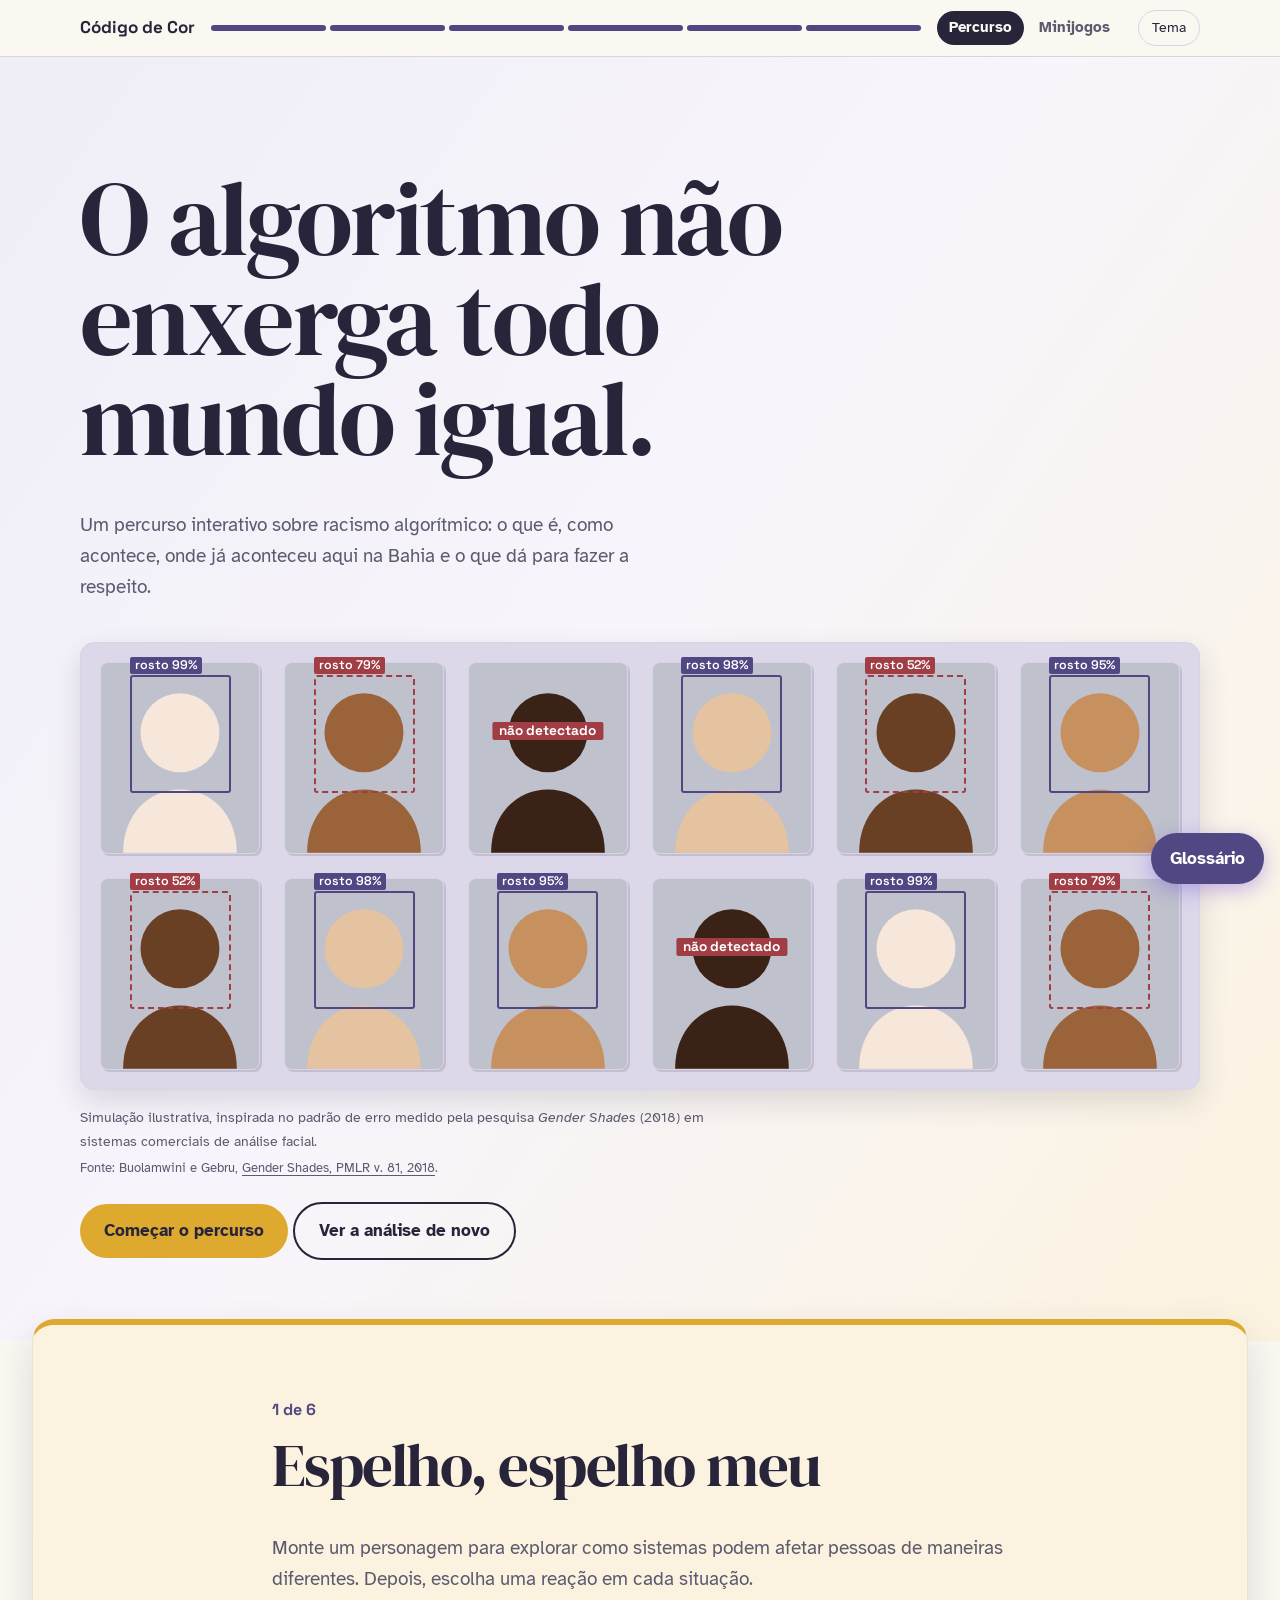
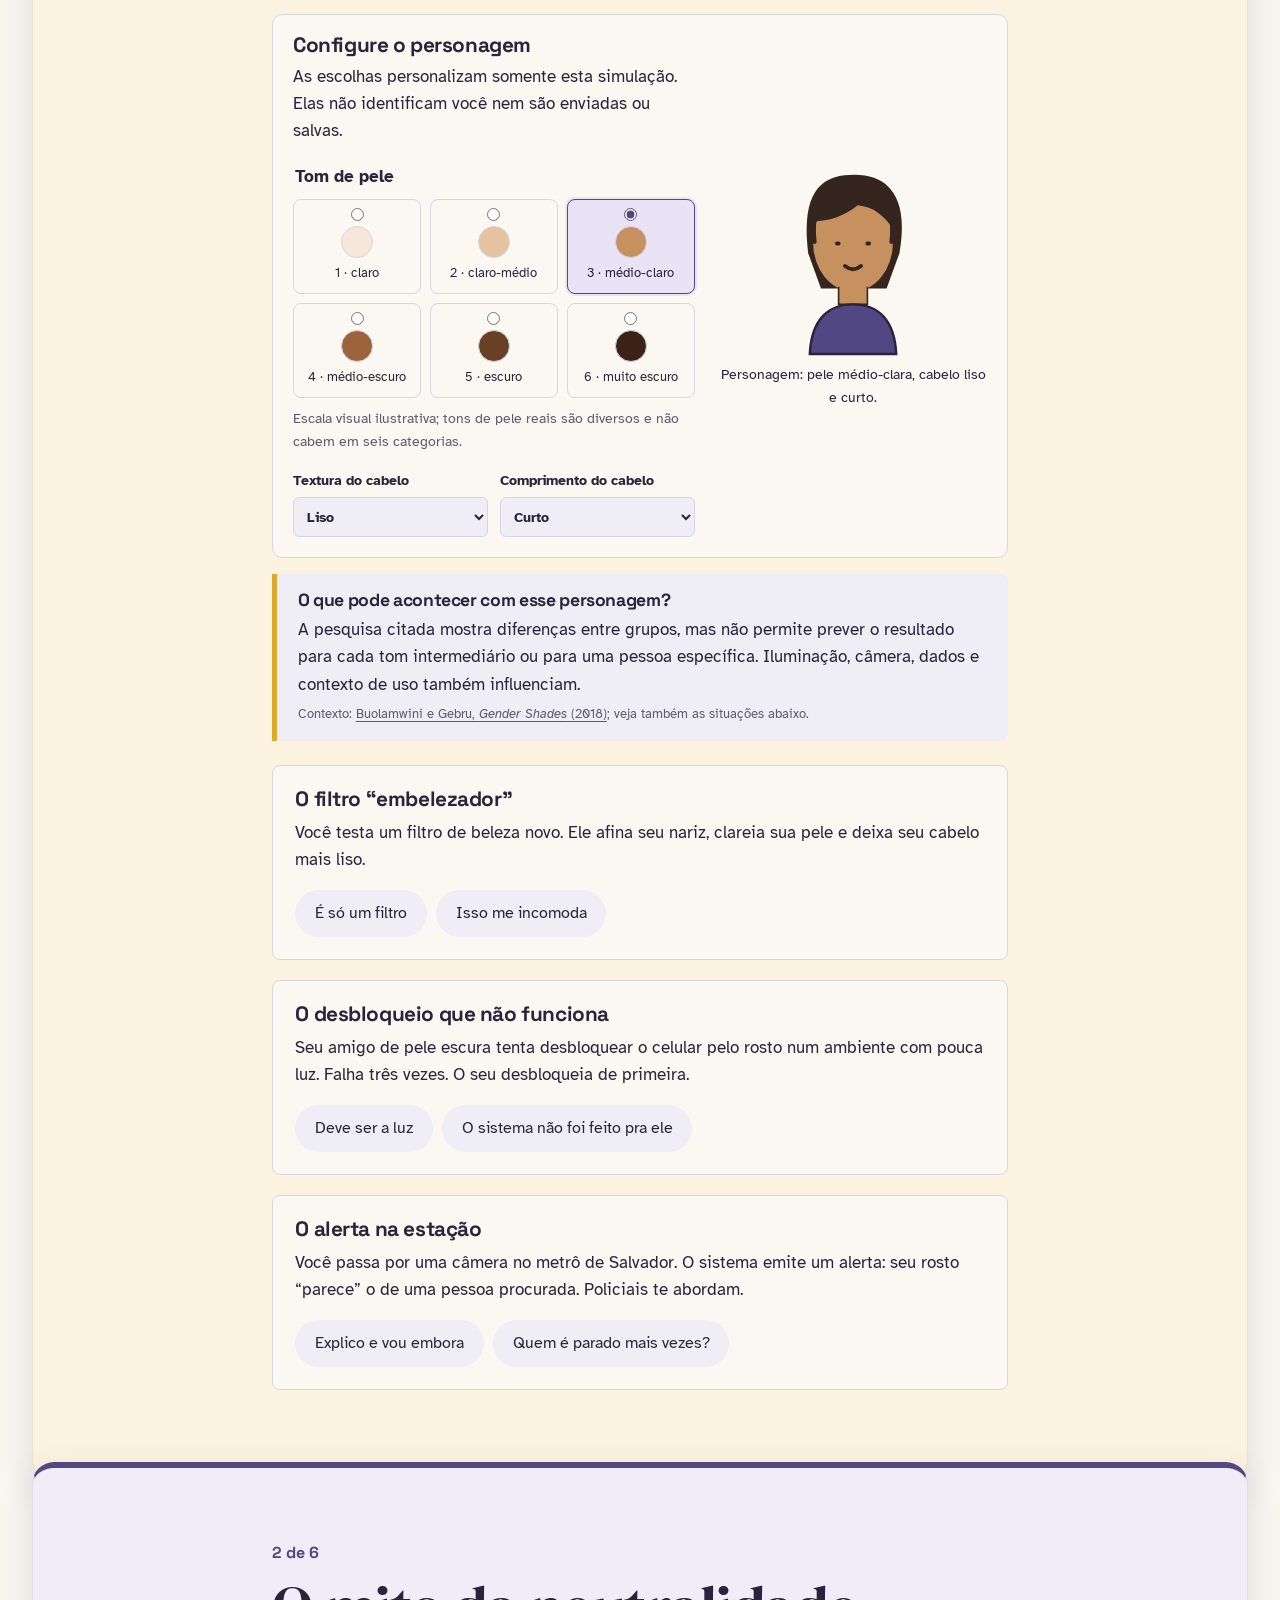
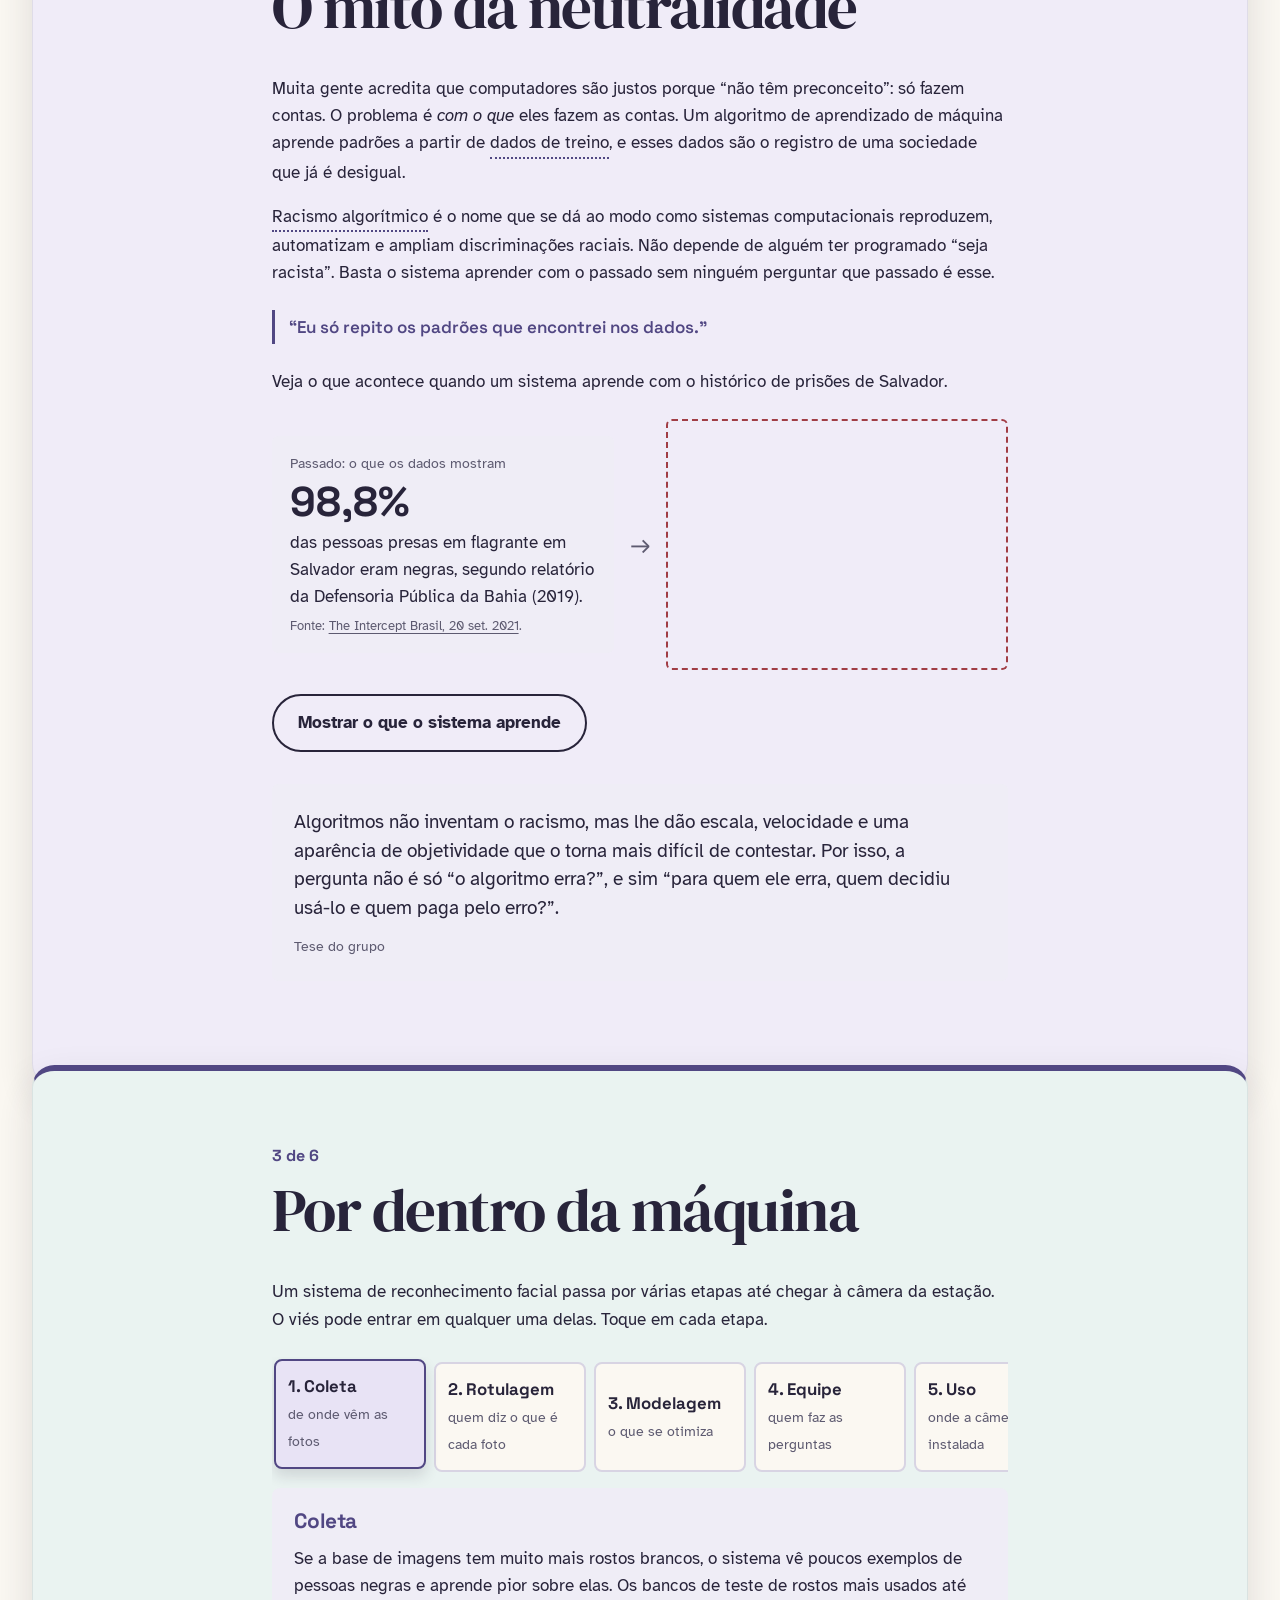
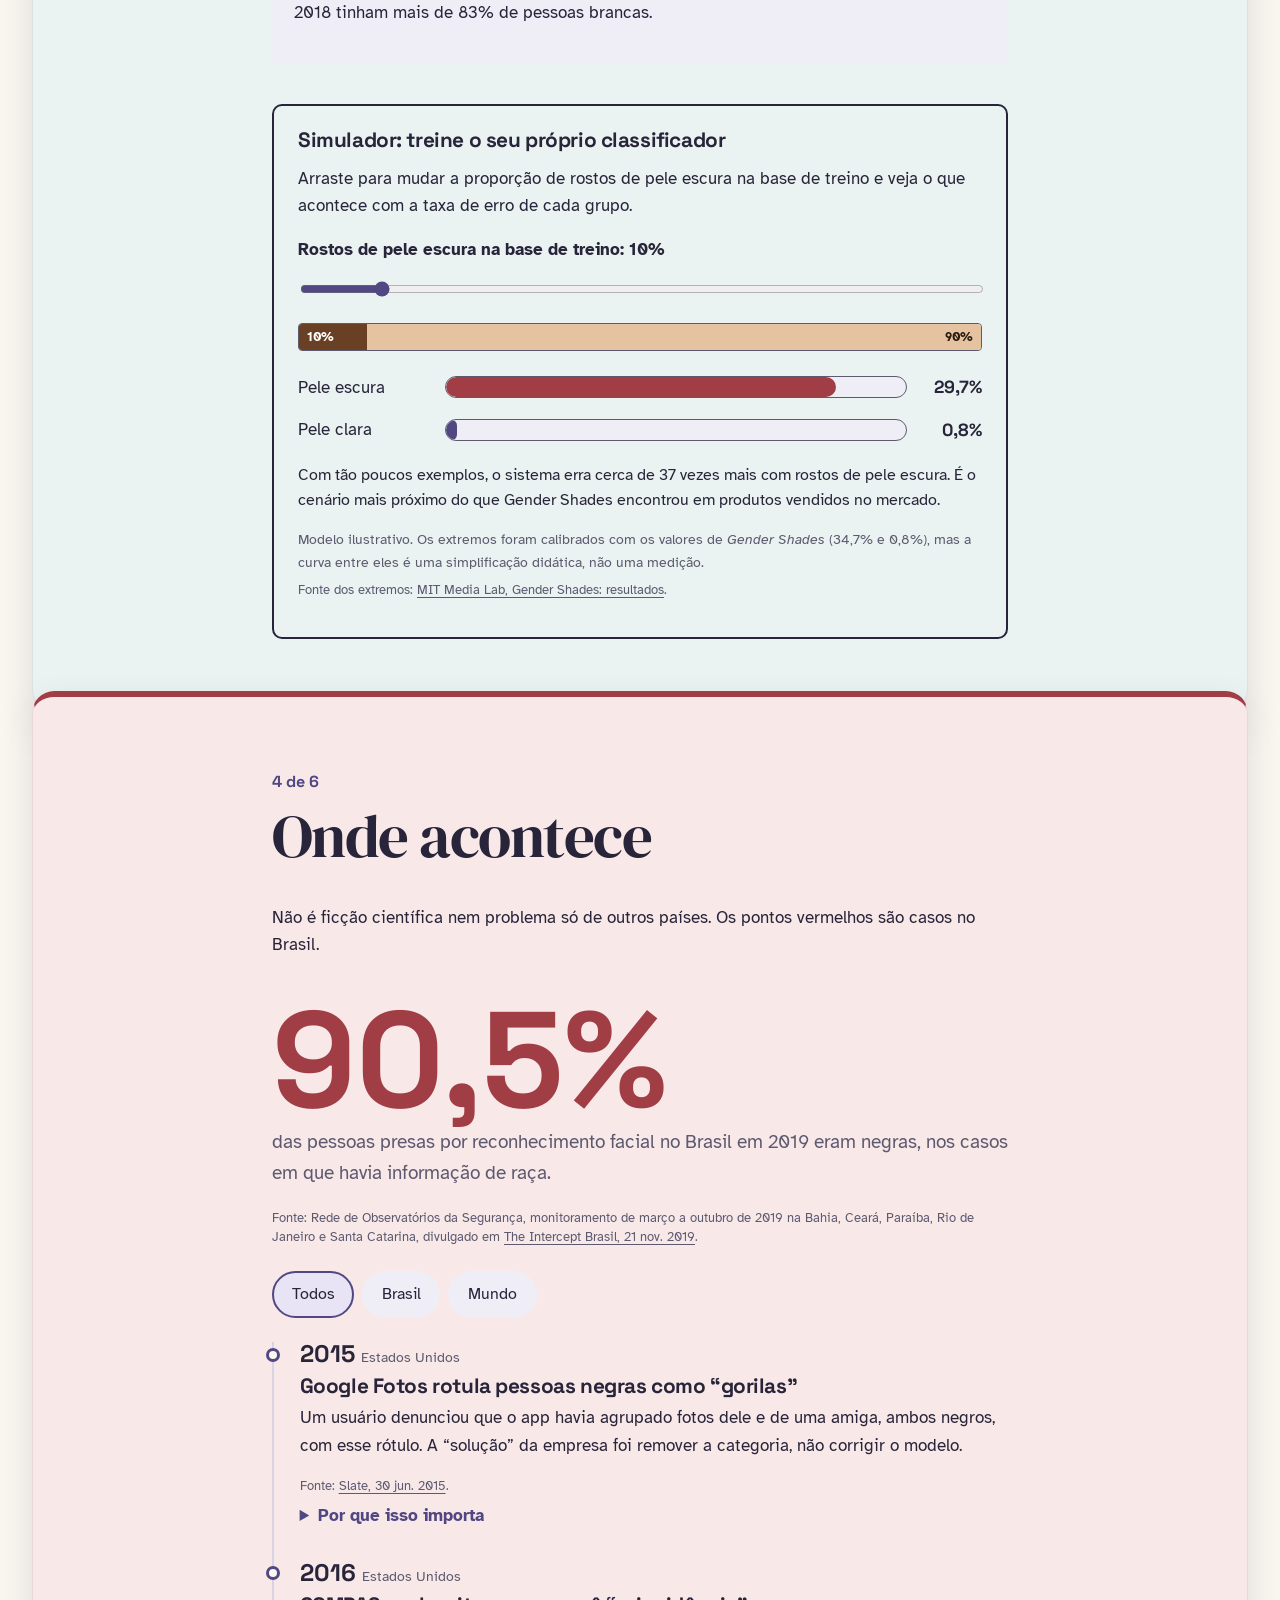
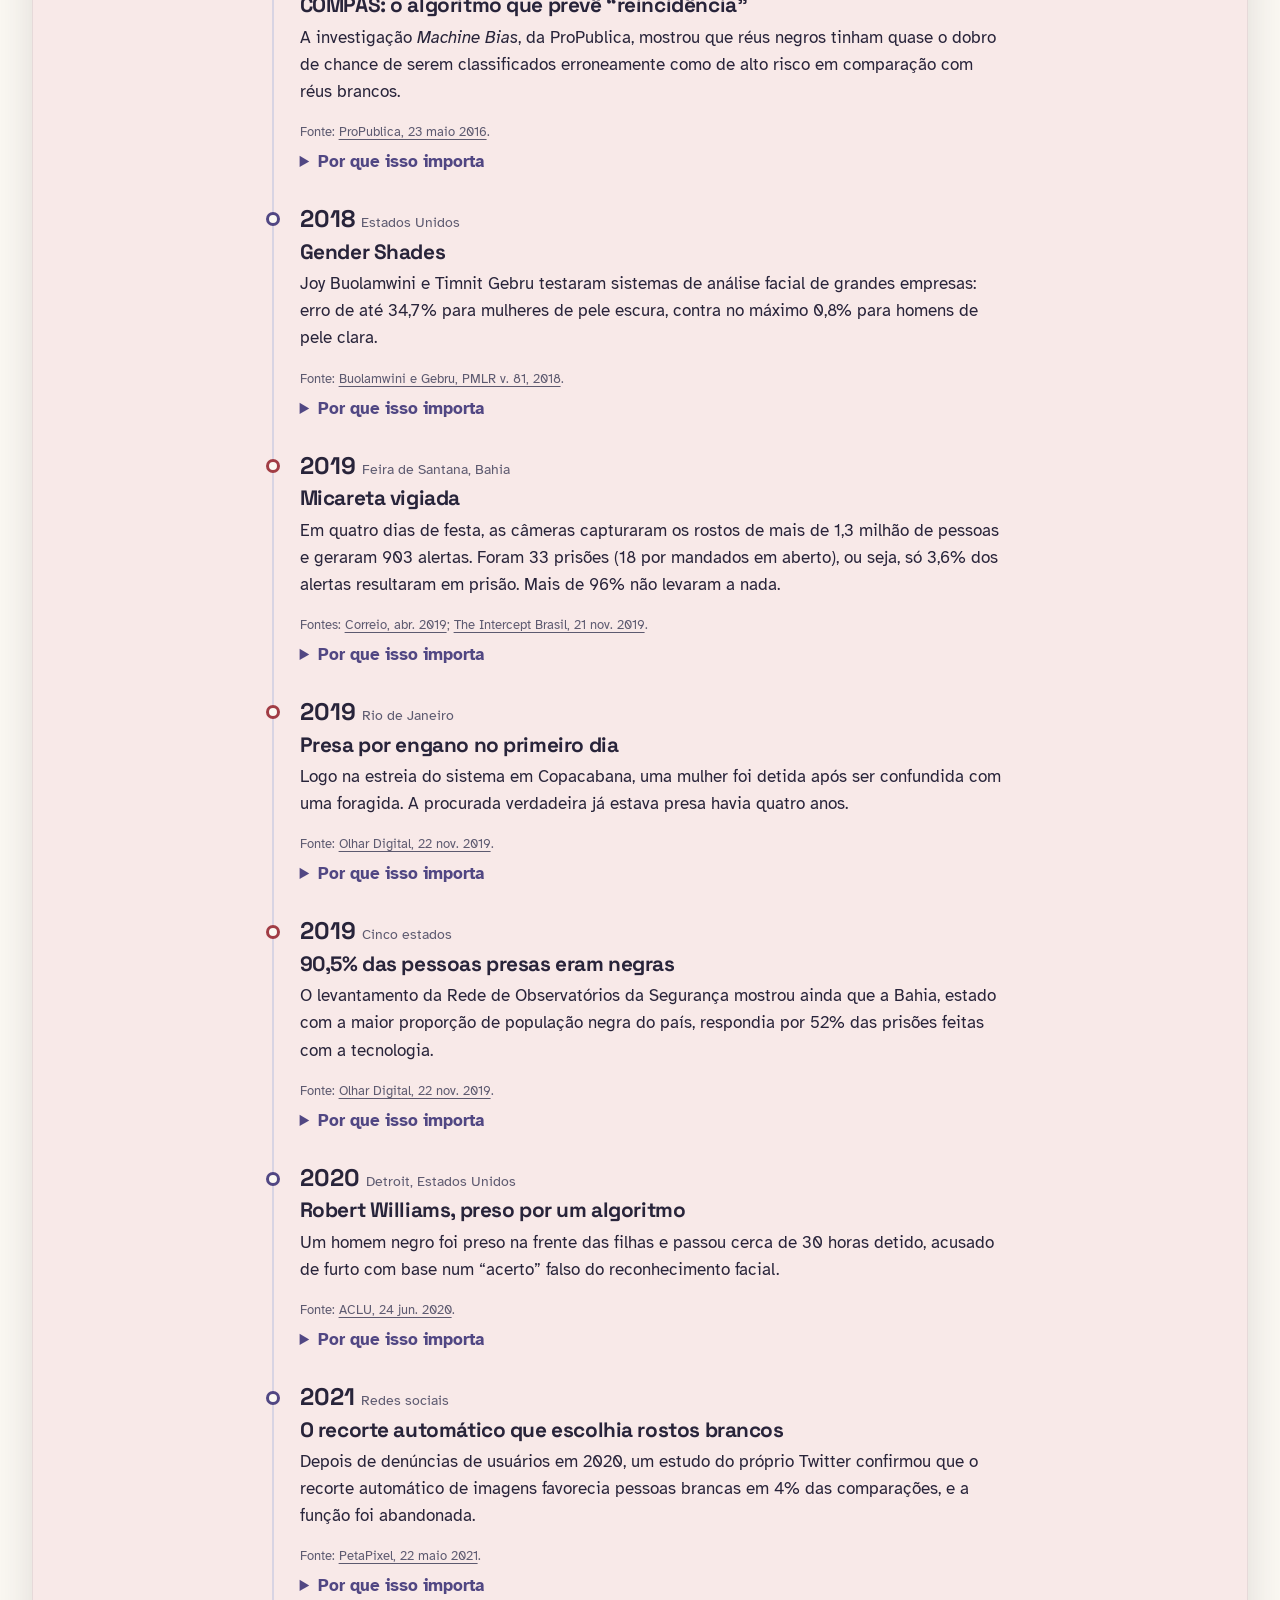
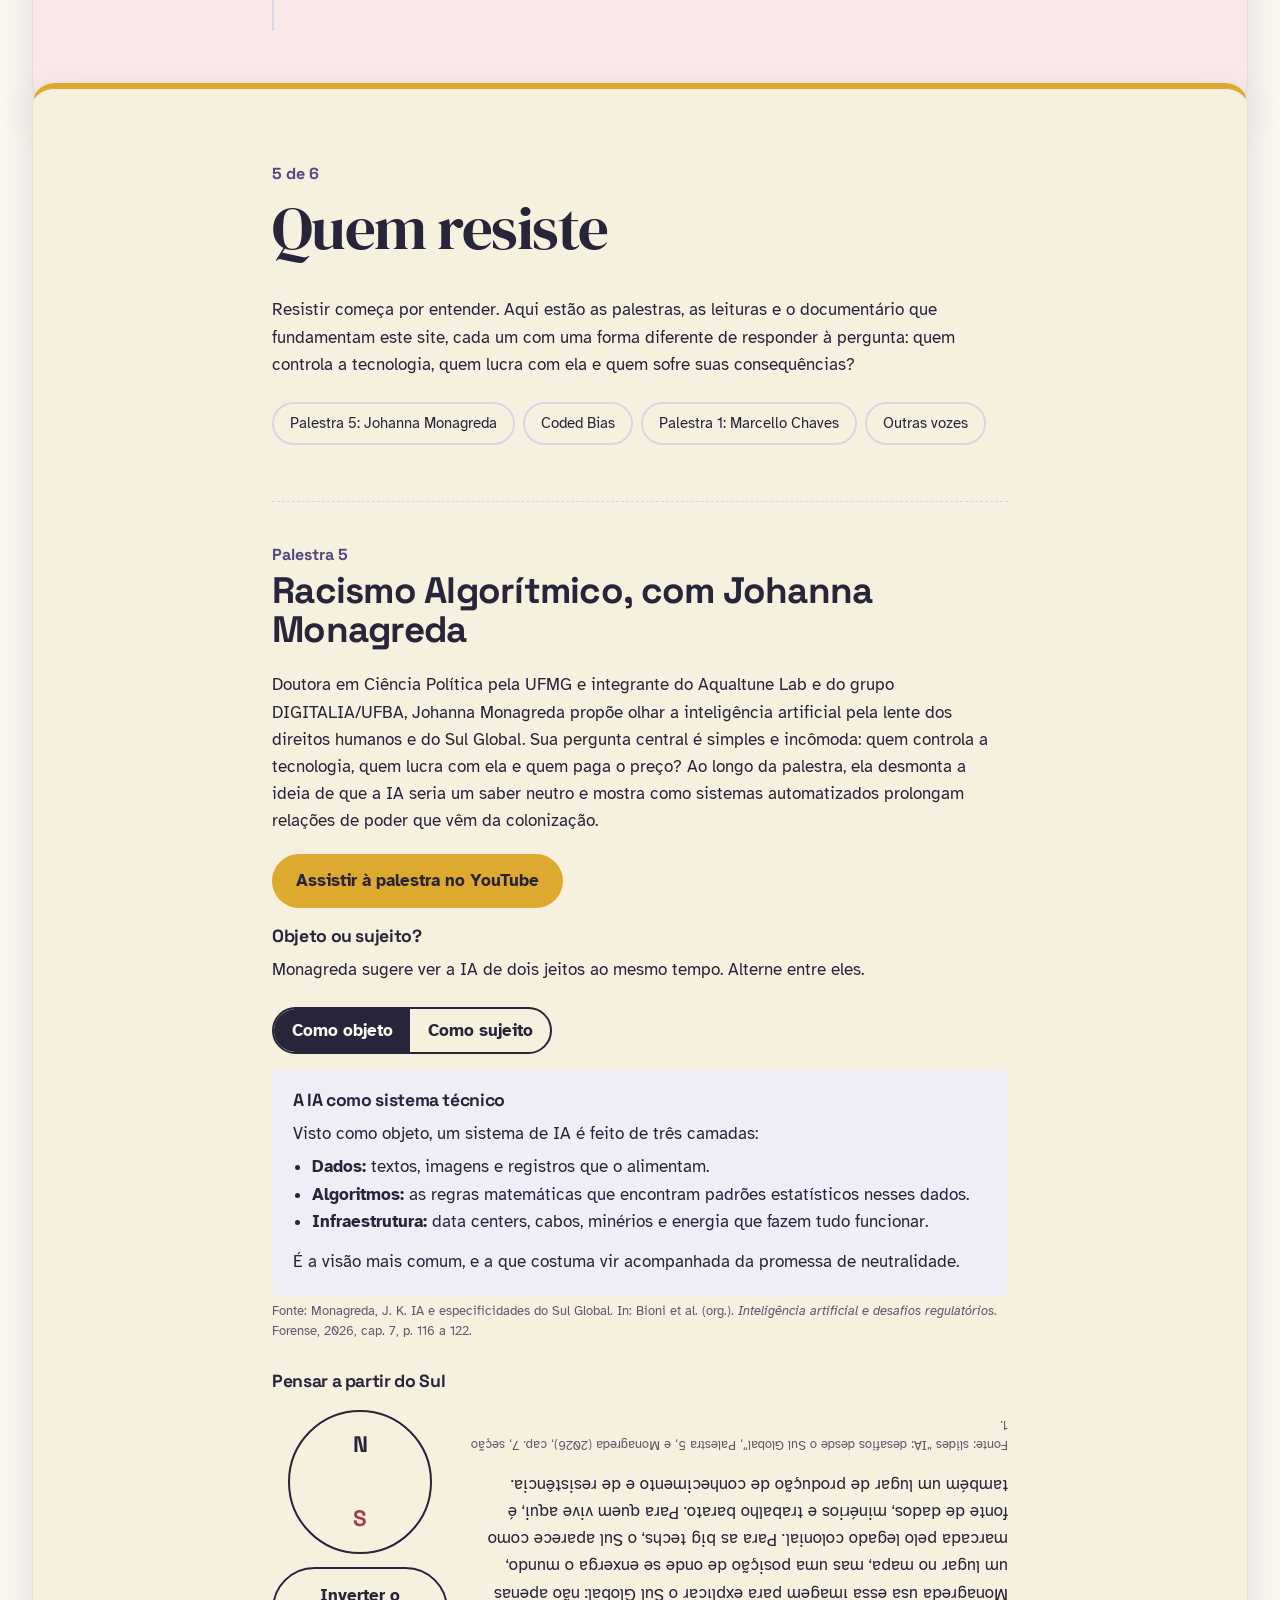
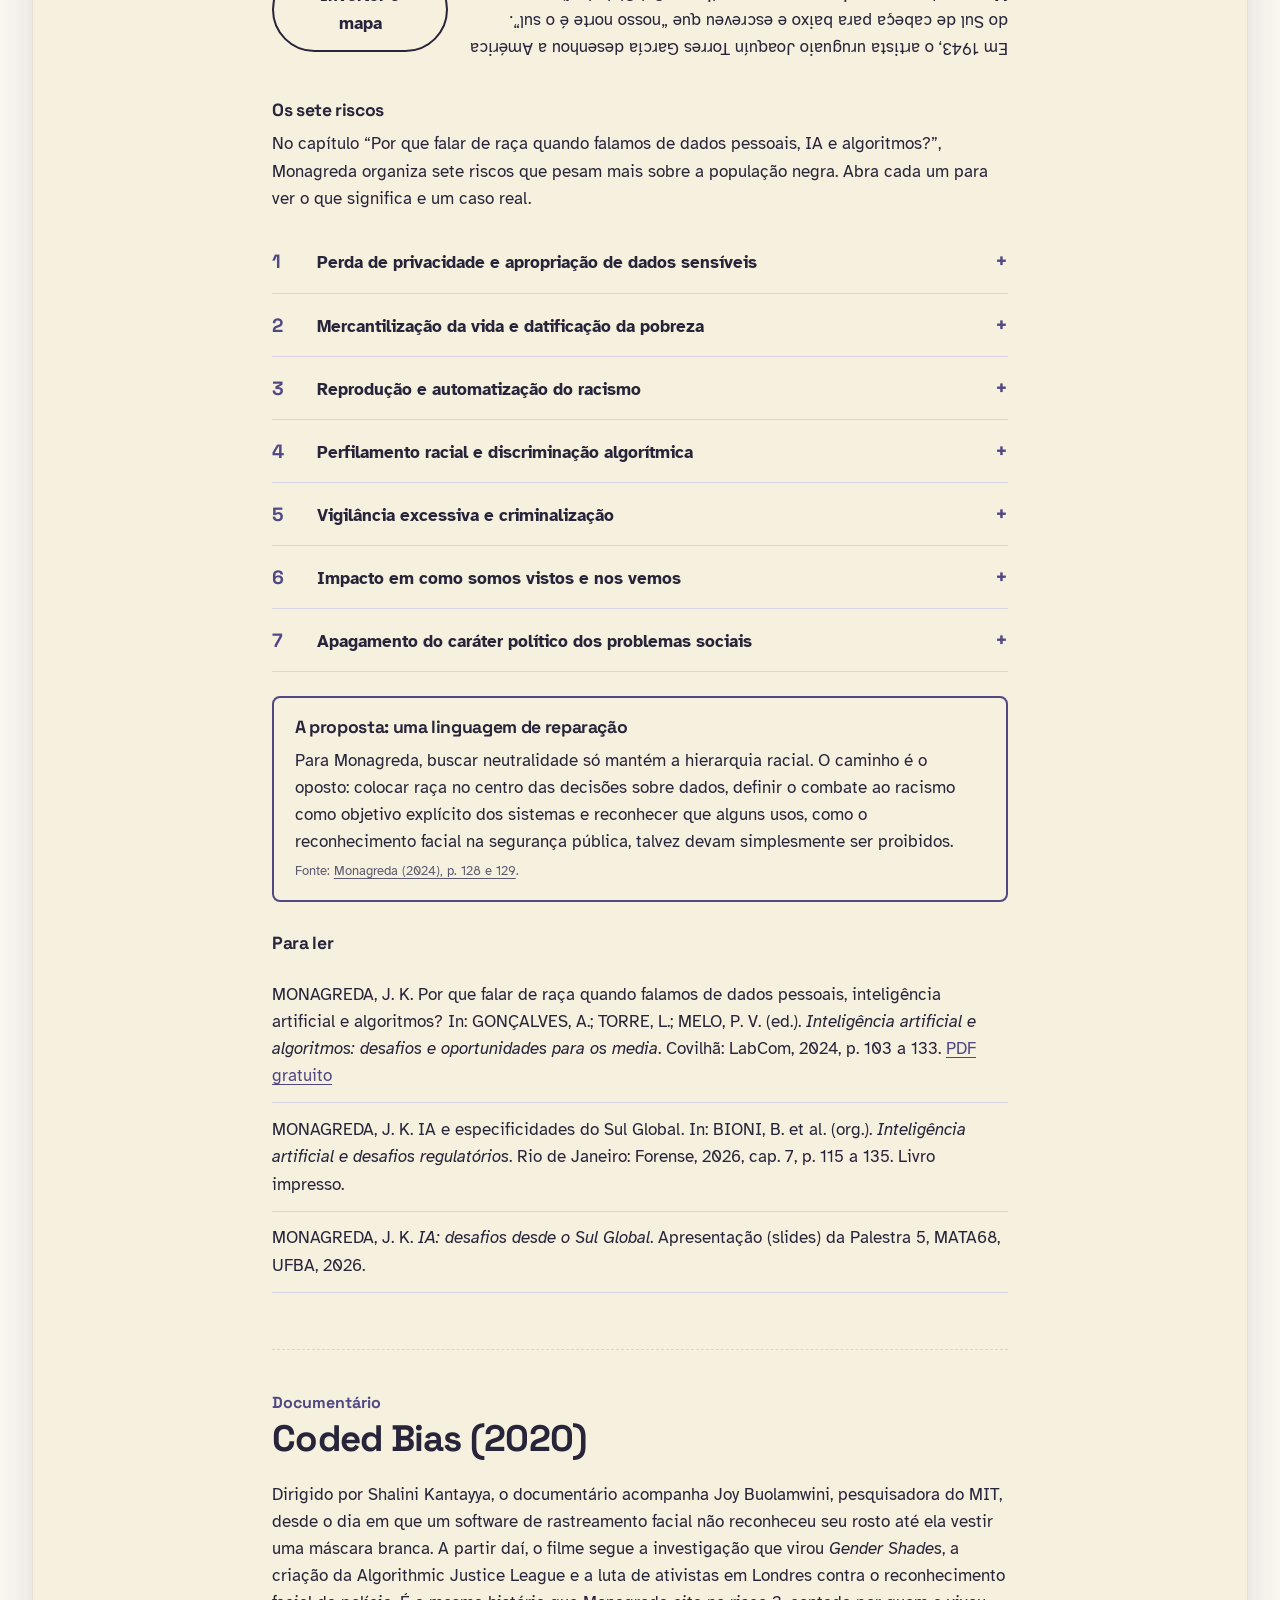
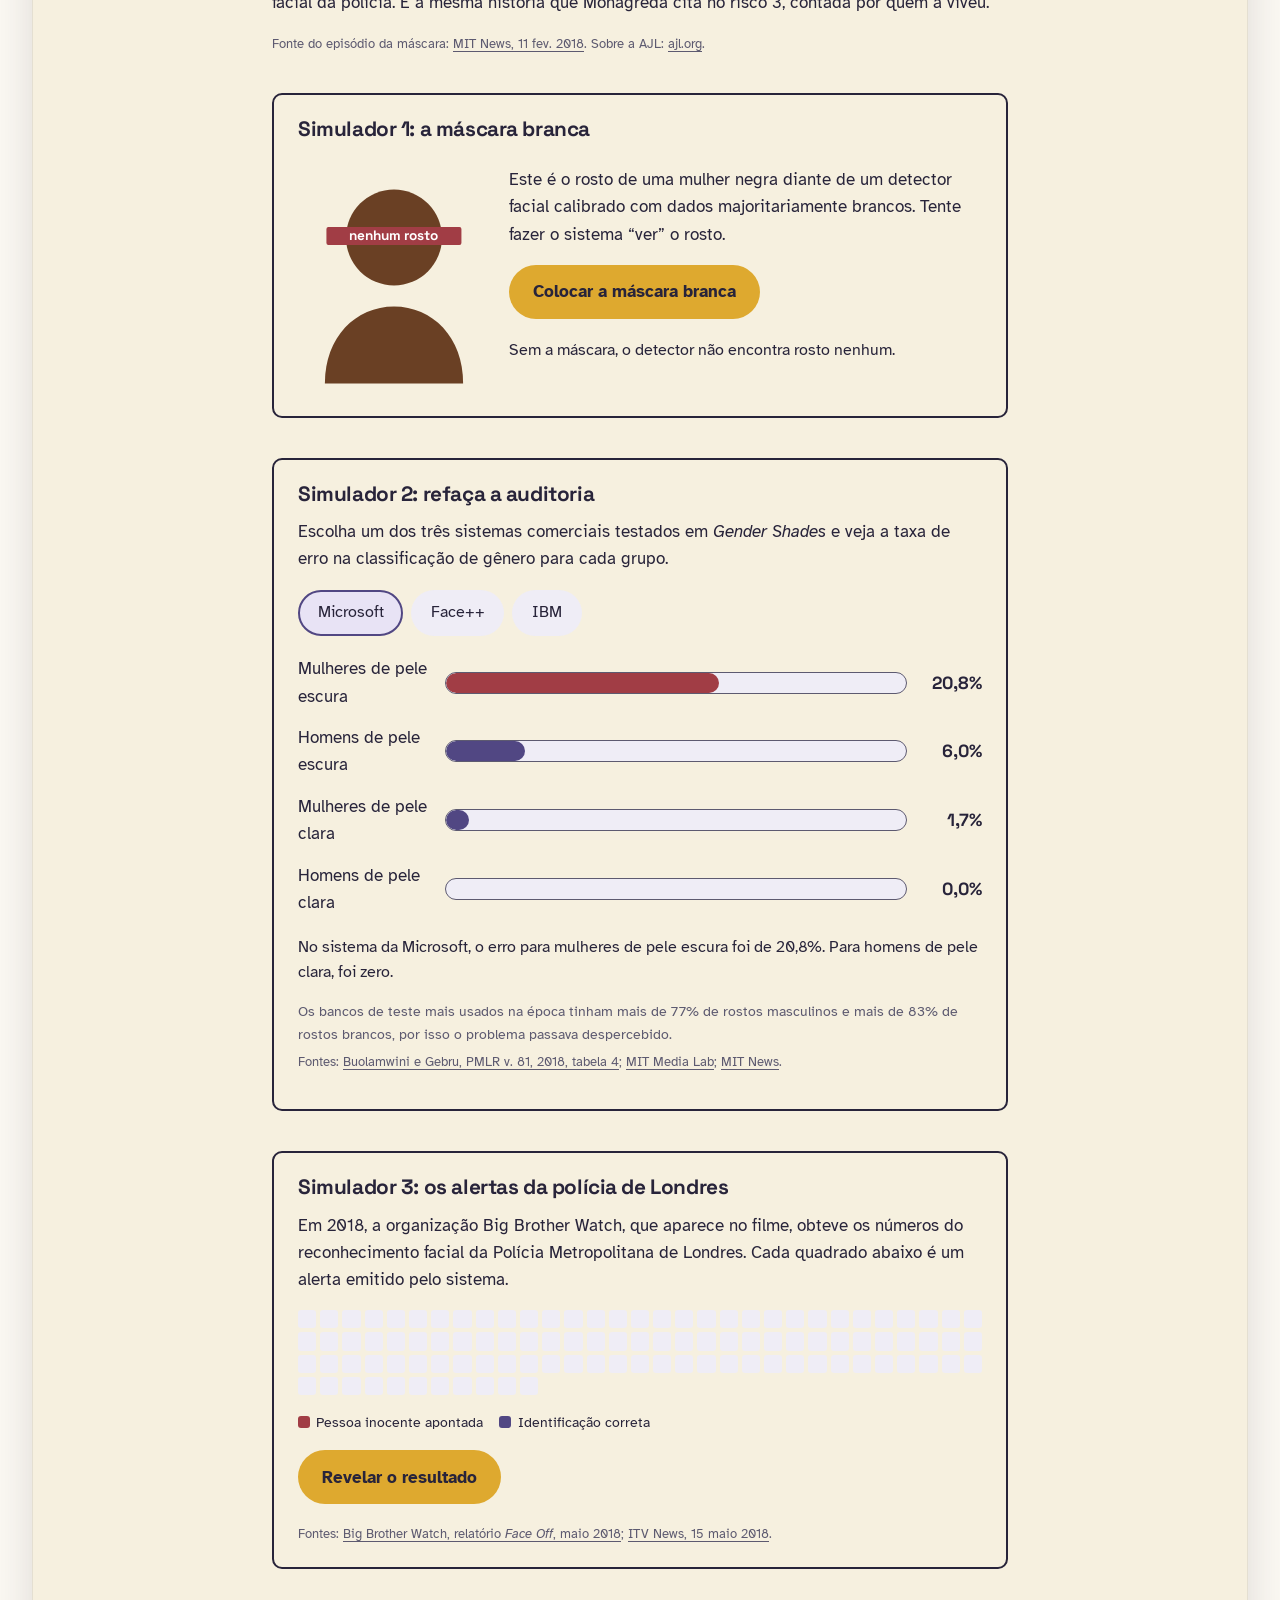
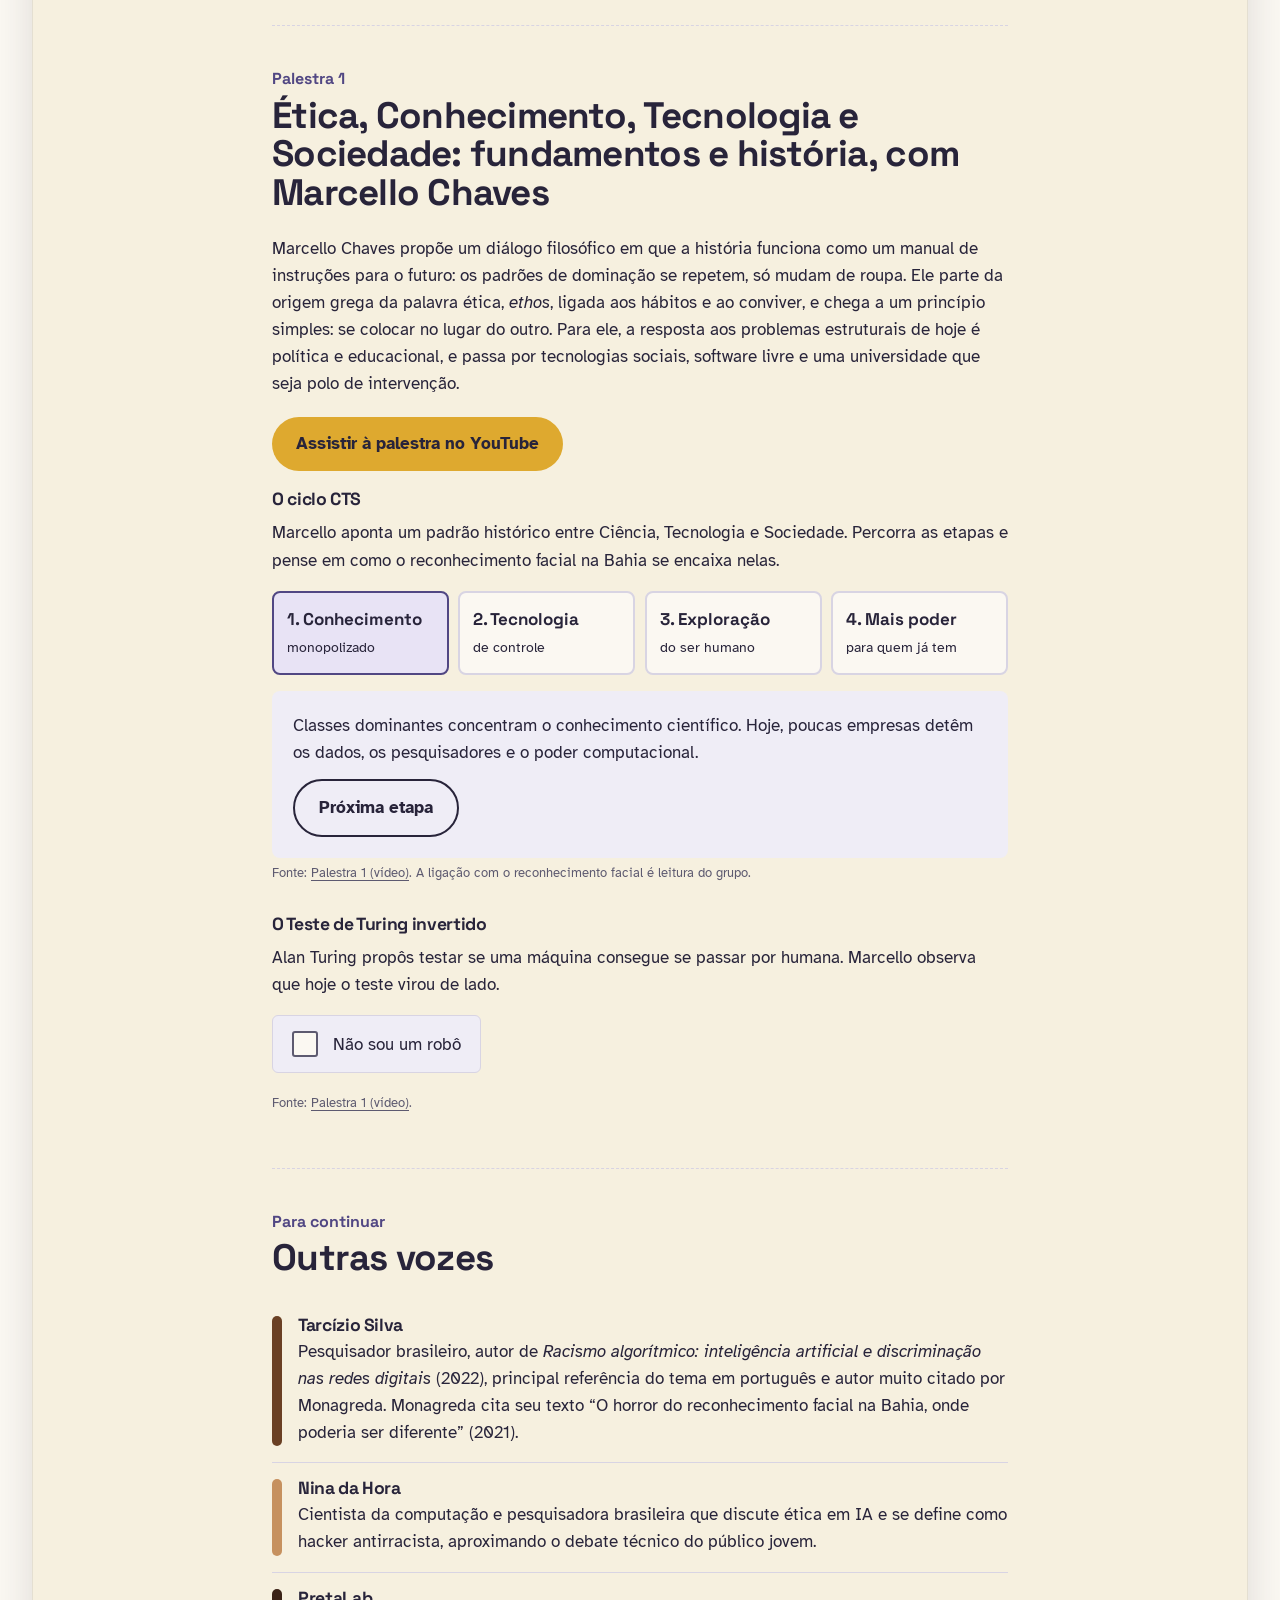
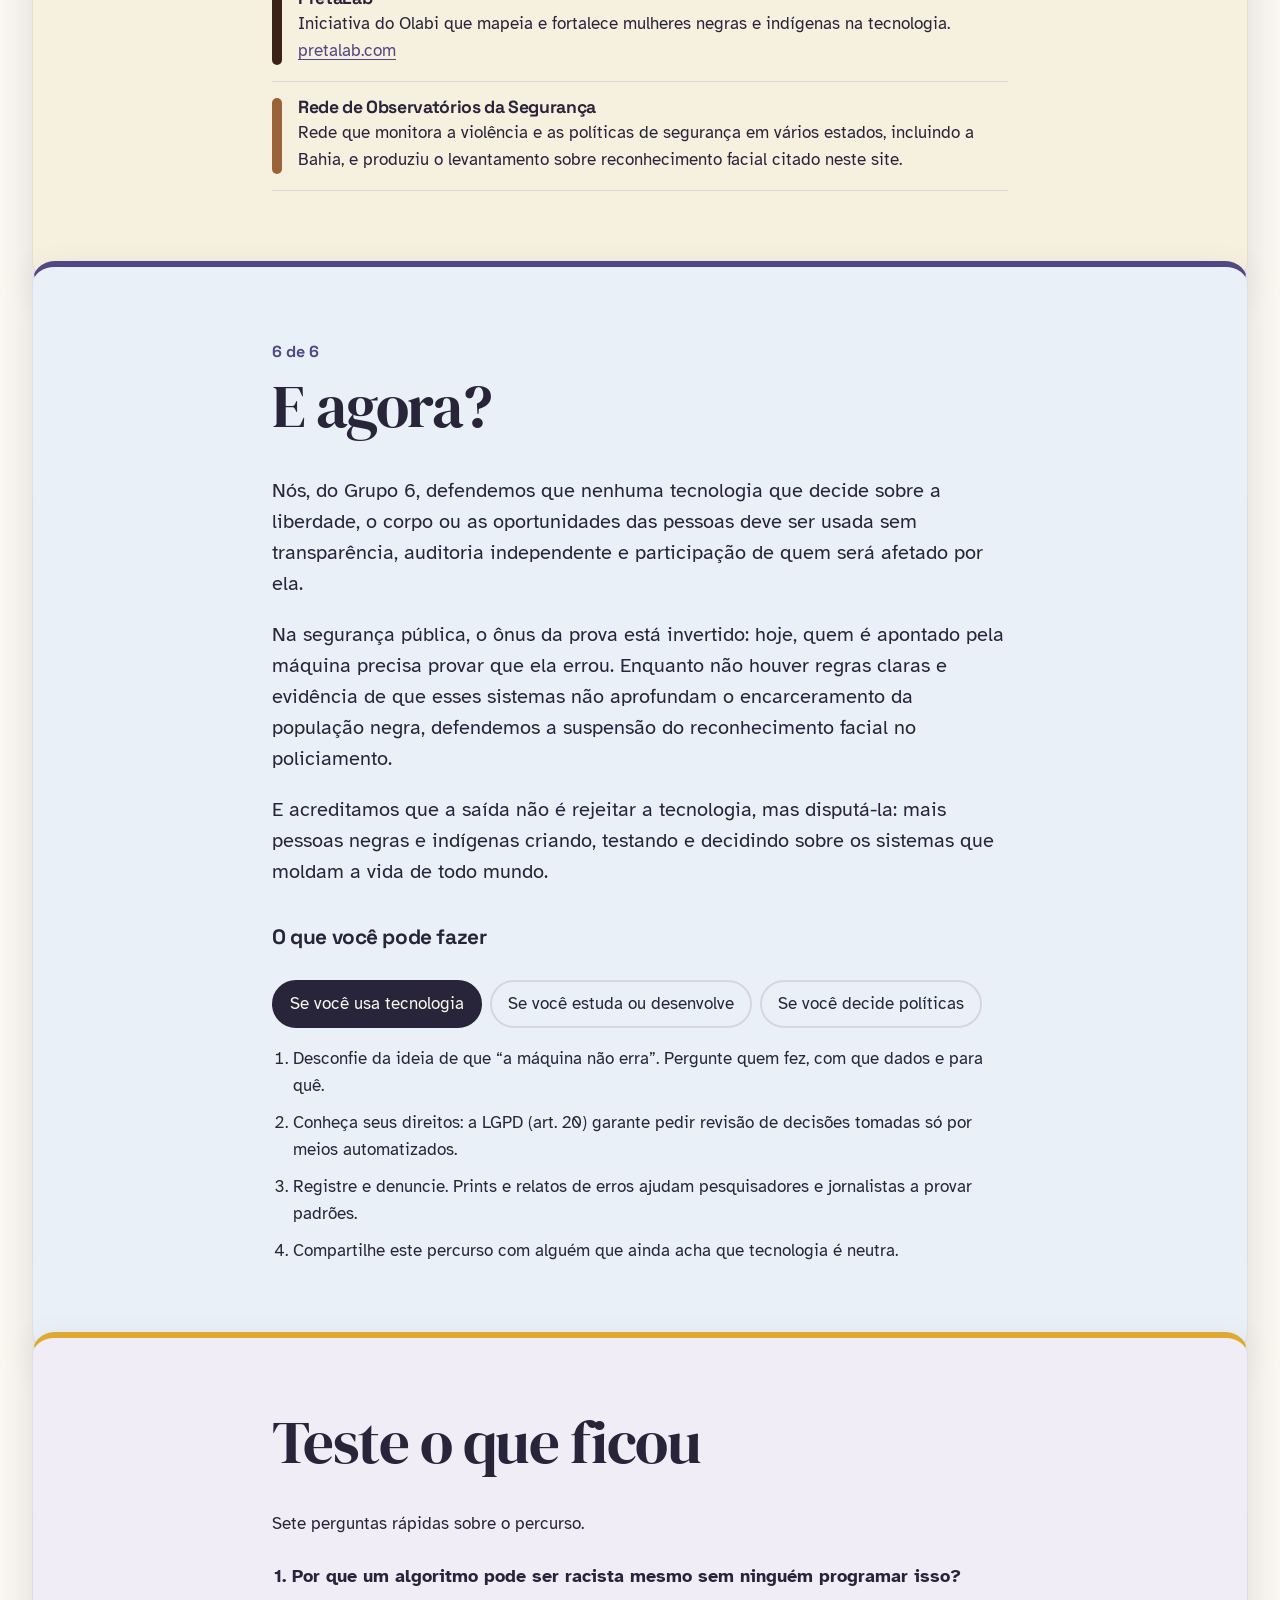
==== commit b58f4916: "Adição de um personagem configurável" ====
--- a/index.html
+++ b/index.html
@@ -55,7 +55,67 @@
   <div class="wrap">
     <span class="num">1 de 6</span>
     <h2>Espelho, espelho meu</h2>
-    <p class="lead">Antes da teoria, três situações que talvez você já tenha vivido. Escolha uma reação em cada uma.</p>
+    <p class="lead">Monte um personagem para explorar como sistemas podem afetar pessoas de maneiras diferentes. Depois, escolha uma reação em cada situação.</p>
+
+    <div class="character-builder" aria-labelledby="characterTitle">
+      <div class="character-controls">
+        <h3 id="characterTitle">Configure o personagem</h3>
+        <p>As escolhas personalizam somente esta simulação. Elas não identificam você nem são enviadas ou salvas.</p>
+        <fieldset class="character-fieldset">
+          <legend>Tom de pele</legend>
+          <div class="tone-options">
+            <label class="tone-option"><input type="radio" name="characterTone" value="1"><span class="tone-swatch tone-1" aria-hidden="true"></span><span>1 · claro</span></label>
+            <label class="tone-option"><input type="radio" name="characterTone" value="2"><span class="tone-swatch tone-2" aria-hidden="true"></span><span>2 · claro-médio</span></label>
+            <label class="tone-option"><input type="radio" name="characterTone" value="3" checked><span class="tone-swatch tone-3" aria-hidden="true"></span><span>3 · médio-claro</span></label>
+            <label class="tone-option"><input type="radio" name="characterTone" value="4"><span class="tone-swatch tone-4" aria-hidden="true"></span><span>4 · médio-escuro</span></label>
+            <label class="tone-option"><input type="radio" name="characterTone" value="5"><span class="tone-swatch tone-5" aria-hidden="true"></span><span>5 · escuro</span></label>
+            <label class="tone-option"><input type="radio" name="characterTone" value="6"><span class="tone-swatch tone-6" aria-hidden="true"></span><span>6 · muito escuro</span></label>
+          </div>
+          <p class="small">Escala visual ilustrativa; tons de pele reais são diversos e não cabem em seis categorias.</p>
+        </fieldset>
+        <div class="character-selects">
+          <label for="characterHair">Textura do cabelo
+            <select id="characterHair">
+              <option value="liso">Liso</option>
+              <option value="ondulado">Ondulado</option>
+              <option value="cacheado">Cacheado</option>
+              <option value="crespo">Crespo</option>
+            </select>
+          </label>
+          <label for="characterLength">Comprimento do cabelo
+            <select id="characterLength">
+              <option value="curto">Curto</option>
+              <option value="medio">Médio</option>
+              <option value="longo">Longo</option>
+            </select>
+          </label>
+        </div>
+      </div>
+      <div class="character-preview">
+        <svg id="characterAvatar" class="character-avatar" viewBox="0 0 100 120" role="img" aria-labelledby="characterAvatarTitle" data-tone="3" data-hair="liso" data-length="curto">
+          <title id="characterAvatarTitle">Personagem ilustrativo, pele médio-clara, cabelo liso curto</title>
+          <path class="avatar-hair-back avatar-hair-short" d="M22 57C17 16 32 8 51 8c22 0 34 15 28 49l-8 22H30z"/>
+          <path class="avatar-hair-back avatar-hair-medium" d="M17 59C13 17 31 7 51 7c24 0 38 17 31 53l-3 31H21z"/>
+          <path class="avatar-hair-back avatar-hair-long" d="M15 58C11 16 30 6 51 6c25 0 40 18 33 56l-1 48H17z"/>
+          <ellipse class="avatar-face" cx="50" cy="50" rx="25" ry="31"/>
+          <path class="avatar-fringe" d="M25 43C24 20 37 12 52 12c16 0 25 12 24 31-7-10-13-15-23-16-9 7-18 10-28 10z"/>
+          <path class="avatar-hair-lines texture-liso" d="M30 23c-5 9-5 18-4 27m44-27c5 9 5 18 4 27"/>
+          <path class="avatar-hair-lines texture-ondulado" d="M29 22c-6 7 5 9-1 16s5 9 0 15m43-31c6 7-5 9 1 16s-5 9 0 15"/>
+          <path class="avatar-hair-lines texture-cacheado" d="M29 23c-7 4 4 8-2 12s6 8 0 13m44-25c7 4-4 8 2 12s-6 8 0 13"/>
+          <path class="avatar-hair-lines texture-crespo" d="M29 23c-3 3 3 5 0 8s3 5 0 8m42-16c3 3-3 5 0 8s-3 5 0 8M38 15c-3 3 3 5 0 8m24-8c3 3-3 5 0 8"/>
+          <path class="avatar-features" d="M40 51h1m18 0h1m-15 14q5 4 10 0"/>
+          <path class="avatar-neck" d="M41 78v11h18V78"/>
+          <path class="avatar-shirt" d="M23 120c1-21 11-31 27-31s26 10 27 31z"/>
+        </svg>
+        <p class="character-summary" id="characterSummary" aria-live="polite">Personagem: pele médio-clara, cabelo liso e curto.</p>
+      </div>
+    </div>
+
+    <aside class="skin-impact" id="skinImpact" data-tone="3" aria-live="polite" aria-labelledby="skinImpactTitle">
+      <h3 id="skinImpactTitle">O que pode acontecer com esse personagem?</h3>
+      <p id="skinImpactCopy">Os resultados variam conforme os dados, a iluminação e o sistema. Pesquisas mostram que a taxa de erro pode mudar entre grupos, mas não permite prever o resultado de uma pessoa específica.</p>
+      <span class="src">Contexto: <a href="https://proceedings.mlr.press/v81/buolamwini18a.html" target="_blank" rel="noopener">Buolamwini e Gebru, <i>Gender Shades</i> (2018)</a>; veja também as situações abaixo.</span>
+    </aside>
 
     <div class="scenario" data-scn>
       <h3>O filtro “embelezador”</h3>
@@ -452,11 +512,12 @@
 <section class="stage games" id="minijogos" hidden>
   <div class="wrap">
     <h2>Minijogos</h2>
-    <p class="lead">Três jogos para fixar o vocabulário do percurso. Cada palavra encontrada traz uma explicação curta sobre racismo e viés algorítmico.</p>
+    <p class="lead">Quatro jogos para explorar questões de racismo e viés algorítmico. Nos jogos de palavras, cada descoberta traz uma explicação; no labirinto, cada desafio abre caminho para uma tecnologia mais justa.</p>
     <div class="tabs" role="tablist" aria-label="Escolha um jogo">
       <button role="tab" type="button" aria-selected="true" aria-controls="g-forca" id="gt-forca">Forca</button>
       <button role="tab" type="button" aria-selected="false" aria-controls="g-caca" id="gt-caca">Caça-palavras</button>
       <button role="tab" type="button" aria-selected="false" aria-controls="g-cruz" id="gt-cruz">Palavras cruzadas</button>
+      <button role="tab" type="button" aria-selected="false" aria-controls="g-labirinto" id="gt-labirinto">Labirinto</button>
     </div>
 
     <div class="gpanel" role="tabpanel" id="g-forca" aria-labelledby="gt-forca">
@@ -514,6 +575,12 @@
         <div><h4>Horizontais</h4><ol id="cwH"></ol></div>
         <div><h4>Verticais</h4><ol id="cwV"></ol></div>
       </div>
+    </div>
+
+    <div class="gpanel" role="tabpanel" id="g-labirinto" aria-labelledby="gt-labirinto" hidden>
+      <h3>Labirinto dos Algoritmos</h3>
+      <p class="small">Explore três fases, responda aos desafios e encontre a saída. Use as setas ou WASD; em dispositivos móveis, toque nos controles direcionais.</p>
+      <iframe class="maze-frame" src="labirinto.html" title="Labirinto dos Algoritmos" loading="lazy"></iframe>
     </div>
   </div>
 </section>
--- a/codigo-de-cor.css
+++ b/codigo-de-cor.css
@@ -1,12 +1,12 @@
 /* Estilos do projeto Código de Cor. As regras estão agrupadas por componente e seção da página. */
 :root{
-  --paper:#F2EFE9; --paper-2:#E7E2DA; --ink:#24172D; --muted:#66596B;
-  --machine:#6338D6; --machine-soft:#EEE7FF; --alert:#C53C36; --alert-soft:#FFE3D8;
+  --paper:#FBF8F2; --paper-2:#EFEDF6; --ink:#28243A; --muted:#5D5A70;
+  --machine:#514783; --machine-soft:#E8E3F5; --alert:#A13D45; --alert-soft:#F7E5E4;
   --t1:#F6E7DA; --t2:#E5C3A1; --t3:#C6915F; --t4:#9A6339; --t5:#6A4024; --t6:#3A2216;
-  --line:#D8C8BC; --spark:#D99A22; --meter-border:#000; --mask-none-color:#FFF8EC;
-  --stage-1:#F6F3ED; --stage-2:#EEEAF4; --stage-3:#F0EDF3; --stage-4:#F4ECE7;
-  --stage-5:#F3EEE2; --stage-6:#EDE9F2; --stage-quiz:#F0ECE5;
-  --card-shadow:rgba(36,23,45,.12);
+  --line:#D8D4E3; --spark:#DEA92F; --meter-border:#5D5A70; --mask-none-color:#FFF8EC;
+  --stage-1:#FBF3DF; --stage-2:#F0ECF8; --stage-3:#EAF3F1; --stage-4:#F8E9E8;
+  --stage-5:#F6F0DF; --stage-6:#EAF0F8; --stage-quiz:#F0EDF7;
+  --card-shadow:rgba(40,36,58,.14); --face-bg:#BFC1CC; --face-board:#DCD7E9;
   --display:"Space Grotesk", "Arial Narrow", Arial, sans-serif;
   --editorial:"DM Serif Display", Georgia, serif;
   --body:"Atkinson Hyperlegible", Verdana, "Segoe UI", sans-serif;
@@ -16,21 +16,21 @@
 }
 @media (prefers-color-scheme: dark){
   :root:not([data-theme="light"]){
-    --paper:#171421; --paper-2:#252032; --ink:#F5F0FA; --muted:#BEB4C8;
-    --machine:#B79BFF; --machine-soft:#302746; --alert:#FF8373; --alert-soft:#422722;
-    --line:#41374B; --spark:#FFCF70; --meter-border:#41374B; --mask-none-color:var(--alert);
-    --stage-1:#211C2A; --stage-2:#282136; --stage-3:#241F2E; --stage-4:#302322;
-    --stage-5:#302A1D; --stage-6:#282136; --stage-quiz:#29241F;
-    --card-shadow:rgba(0,0,0,.32); color-scheme: dark;
+    --paper:#16120D; --paper-2:#252017; --ink:#F3EBDC; --muted:#B9AD97;
+    --machine:#FF8A4C; --machine-soft:#4A2713; --alert:#FF7A70; --alert-soft:#4A1E1B;
+    --line:#3C3428; --spark:#F26A21; --meter-border:#3C3428; --mask-none-color:var(--alert);
+    --stage-1:#16120D; --stage-2:#252017; --stage-3:#16120D; --stage-4:#252017;
+    --stage-5:#16120D; --stage-6:#252017; --stage-quiz:#16120D;
+    --card-shadow:rgba(0,0,0,.32); --foot-bg:#0B0907; --foot-fg:#F3EBDC; --face-bg:#B8C6D9; --face-board:#252017; color-scheme: dark;
   }
 }
 :root[data-theme="dark"]{
-  --paper:#171421; --paper-2:#252032; --ink:#F5F0FA; --muted:#BEB4C8;
-  --machine:#795bc4; --machine-soft:#302746; --alert:#FF8373; --alert-soft:#422722;
-  --line:#41374B; --spark:#FFCF70; --meter-border:#41374B; --mask-none-color:var(--alert);
-  --stage-1:#211C2A; --stage-2:#282136; --stage-3:#241F2E; --stage-4:#302322;
-  --stage-5:#302A1D; --stage-6:#282136; --stage-quiz:#29241F;
-  --card-shadow:rgba(0,0,0,.32); color-scheme: dark;
+  --paper:#16120D; --paper-2:#252017; --ink:#F3EBDC; --muted:#B9AD97;
+  --machine:#FF8A4C; --machine-soft:#4A2713; --alert:#FF7A70; --alert-soft:#4A1E1B;
+  --line:#3C3428; --spark:#F26A21; --meter-border:#3C3428; --mask-none-color:var(--alert);
+  --stage-1:#16120D; --stage-2:#252017; --stage-3:#16120D; --stage-4:#252017;
+  --stage-5:#16120D; --stage-6:#252017; --stage-quiz:#16120D;
+  --card-shadow:rgba(0,0,0,.32); --foot-bg:#0B0907; --foot-fg:#F3EBDC; --face-bg:#B8C6D9; --face-board:#252017; color-scheme: dark;
 }
 *,*::before,*::after{box-sizing:inherit}
 html{height:100%; scroll-padding-top:calc(env(safe-area-inset-top,0px) + 64px); scroll-behavior:smooth}
@@ -69,37 +69,37 @@
 .icon-btn:hover{border-color:var(--machine)}
 
 /* hero */
-.hero{padding:clamp(3.5rem, 9vw, 7rem) 0 4rem; background:radial-gradient(ellipse at 82% 18%, rgba(183,155,255,.25), transparent 34%), radial-gradient(ellipse at 12% 100%, rgba(242,184,75,.16), transparent 35%), #26153E; color:#FFF8EC}
+.hero{padding:clamp(3.5rem, 9vw, 7rem) 0 4rem; background:linear-gradient(125deg, #EFEDF6 0%, #F8F5FC 48%, #FBF3DF 100%); color:var(--ink)}
 .hero h1{font-size:clamp(3rem, 9vw, 6.5rem); line-height:.96; max-width:14ch; margin-bottom:.4em}
-.hero .lead{max-width:38rem; color:#E6DDF4}
+.hero .lead{max-width:38rem; color:var(--muted)}
 .intro-actions{margin-top:1.5rem}
-.faces{--scan-duration:2.2s; display:grid; grid-template-columns:repeat(4, 1fr); gap:clamp(.5rem, 2vw, 1.5rem); margin:2.5rem 0 1rem; position:relative}
+.faces{--scan-duration:2.2s; display:grid; grid-template-columns:repeat(4, 1fr); gap:clamp(.5rem, 2vw, 1.5rem); margin:2.5rem 0 1rem; position:relative; padding:clamp(.65rem, 2vw, 1.2rem); background:var(--face-board); border:1px solid var(--line); border-radius:14px; box-shadow:0 12px 30px var(--card-shadow)}
 @media (min-width:760px){.faces{grid-template-columns:repeat(6, 1fr)}}
-.face{position:relative; aspect-ratio:5/6}
+.face{position:relative; aspect-ratio:5/6; background:var(--face-bg); border:1px solid var(--line); border-radius:8px; box-shadow:2px 2px 0 var(--card-shadow)}
 .face svg{width:100%; height:100%; display:block}
 .box{position:absolute; left:18%; top:6%; width:64%; height:62%; border:2px solid var(--machine); border-radius:3px; opacity:0; transform:scale(1.12)}
 .box.weak{border-style:dashed; border-color:var(--alert)}
 .box.none{border:none}
 .tag{position:absolute; left:-2px; bottom:100%; margin-bottom:3px; font-family:var(--display); font-variation-settings:"wdth" 70; font-weight:600; font-size:.78rem; line-height:1.2; padding:1px 5px; background:var(--machine); color:#fff; white-space:nowrap; border-radius:2px}
-.weak .tag{background:var(--alert)}
-.none .tag{background:none; color:var(--mask-none-color); left:50%; transform:translateX(-50%); bottom:auto; top:40%; font-weight:800; font-size:.85rem; text-align:center; white-space:normal; width:110%}
+.weak .tag{background:var(--alert); color:#fff}
+.none .tag{background:var(--alert); color:#fff; left:50%; transform:translateX(-50%); bottom:auto; top:40%; font-weight:800; font-size:.85rem; text-align:center; white-space:normal; width:110%}
 .scanned .box{opacity:1; transform:scale(1)}
 .scanning .box{animation:detect .12s cubic-bezier(.2,.8,.2,1) both; animation-delay:var(--detect-delay, 0ms)}
 .scanline{position:absolute; left:0; right:0; height:2px; background:var(--machine); box-shadow:0 0 12px var(--machine); top:0; opacity:0; pointer-events:none}
 .scanning .scanline{animation:scan var(--scan-duration) linear forwards}
 @keyframes detect{from{opacity:0; transform:scale(1.12)}to{opacity:1; transform:scale(1)}}
 @keyframes scan{from{top:0; opacity:1}to{top:100%; opacity:0}}
-.caption{font-size:.9rem; color:#D2C7E0; max-width:40rem}
-.caption .src,.caption .src a{color:#D2C7E0}
-.btn{display:inline-block; font:inherit; font-weight:700; background:var(--ink); color:var(--paper); border:none; border-radius:999px; padding:.85rem 1.5rem; text-decoration:none; cursor:pointer; transition:background-color .2s ease, color .2s ease, box-shadow .2s ease, transform .2s cubic-bezier(.2,.8,.2,1)}
+.caption{font-size:.9rem; color:var(--muted); max-width:40rem}
+.caption .src,.caption .src a{color:var(--muted)}
+.btn{display:inline-block; font:inherit; font-weight:700; background:var(--spark); color:var(--ink); border:none; border-radius:999px; padding:.85rem 1.5rem; text-decoration:none; cursor:pointer; transition:background-color .2s ease, color .2s ease, box-shadow .2s ease, transform .2s cubic-bezier(.2,.8,.2,1)}
 .btn:hover{background:var(--machine); color:#fff; box-shadow:0 6px 16px var(--card-shadow); transform:translateY(-2px)}
 .btn-ghost{background:none; color:var(--ink); border:2px solid var(--ink)}
 .btn-ghost:hover{border-color:var(--machine); background:none; color:var(--machine)}
-.hero .btn-ghost{color:#fff; border-color:rgba(255,255,255,.72)}
-.hero .btn-ghost:hover{border-color:#fff; background:rgba(255,255,255,.1); color:#fff}
+.hero .btn-ghost{color:var(--ink); border-color:var(--ink)}
+.hero .btn-ghost:hover{border-color:var(--machine); background:var(--machine-soft); color:var(--ink)}
 
 /* seções */
-section.stage{padding:clamp(3rem, 7vw, 4.5rem) 0; border:1px solid rgba(36,23,45,.08); border-top:6px solid var(--card-accent, var(--machine)); border-radius:1.4rem; background:var(--card-bg, var(--paper)); box-shadow:0 18px 40px var(--card-shadow)}
+section.stage{padding:clamp(3rem, 7vw, 4.5rem) 0; border:1px solid rgba(36,40,58,.08); border-top:6px solid var(--card-accent, var(--machine)); border-radius:1.4rem; background:var(--card-bg, var(--paper)); box-shadow:0 18px 40px var(--card-shadow)}
 #percurso > section.stage.will-reveal{opacity:0; transform:translateY(1.25rem) scale(.99); transition:opacity .6s ease, transform .7s cubic-bezier(.2,.8,.2,1)}
 #percurso > section.stage.will-reveal.is-visible{opacity:1; transform:translateY(0) scale(1)}
 #percurso > section.stage{position:relative; margin:0 clamp(.55rem, 2.5vw, 2rem); margin-top:-1.35rem; scroll-margin-top:5rem}
@@ -129,6 +129,48 @@
 .reveal{margin-top:1rem; padding-top:1rem; border-top:1px dashed var(--line)}
 .reveal[hidden]{display:none}
 .reveal .react{font-weight:700}
+.character-builder{display:grid; gap:1.5rem; grid-template-columns:minmax(0,1.5fr) minmax(10rem,1fr); align-items:center; border:1px solid var(--line); border-radius:10px; padding:1.25rem; background:var(--paper)}
+.character-controls h3{margin-bottom:.4rem}
+.character-fieldset{border:0; margin:1.2rem 0 0; padding:0}
+.character-fieldset legend{font-weight:700; margin-bottom:.5rem}
+.tone-options{display:grid; grid-template-columns:repeat(3,minmax(0,1fr)); gap:.55rem}
+.tone-option{display:grid; justify-items:center; gap:.3rem; padding:.55rem .3rem; border:1px solid var(--line); border-radius:8px; cursor:pointer; font-size:.82rem; text-align:center}
+.tone-option:has(input:checked){border-color:var(--machine); box-shadow:0 0 0 2px var(--machine-soft); background:var(--machine-soft)}
+.tone-option input{accent-color:var(--machine); margin:0}
+.tone-swatch{display:block; width:2rem; height:2rem; border:1px solid var(--line); border-radius:50%}
+.tone-1{background:var(--t1)} .tone-2{background:var(--t2)} .tone-3{background:var(--t3)}
+.tone-4{background:var(--t4)} .tone-5{background:var(--t5)} .tone-6{background:var(--t6)}
+.character-fieldset .small{margin:.65rem 0 0}
+.character-selects{display:grid; grid-template-columns:repeat(2,minmax(0,1fr)); gap:.75rem; margin-top:1rem}
+.character-selects label{font-weight:700; font-size:.9rem}
+.character-selects select{display:block; width:100%; margin-top:.3rem; padding:.55rem; border:1px solid var(--line); border-radius:6px; background:var(--paper-2); color:var(--ink); font:inherit}
+.character-preview{text-align:center}
+.character-avatar{width:min(100%,10rem); height:auto; overflow:visible}
+.character-avatar[data-tone="1"]{--character-tone:var(--t1)}
+.character-avatar[data-tone="2"]{--character-tone:var(--t2)}
+.character-avatar[data-tone="3"]{--character-tone:var(--t3)}
+.character-avatar[data-tone="4"]{--character-tone:var(--t4)}
+.character-avatar[data-tone="5"]{--character-tone:var(--t5)}
+.character-avatar[data-tone="6"]{--character-tone:var(--t6)}
+.avatar-hair-back,.avatar-fringe{fill:#34251f}
+.avatar-hair-back{display:none}
+.character-avatar[data-length="curto"] .avatar-hair-short,
+.character-avatar[data-length="medio"] .avatar-hair-medium,
+.character-avatar[data-length="longo"] .avatar-hair-long{display:block}
+.avatar-face{fill:var(--character-tone)}
+.avatar-neck{fill:var(--character-tone); stroke:#34251f; stroke-width:1}
+.avatar-shirt{fill:var(--machine); stroke:var(--ink); stroke-width:1.5}
+.avatar-features,.avatar-hair-lines{fill:none; stroke:#34251f; stroke-width:2.5; stroke-linecap:round}
+.avatar-hair-lines{display:none}
+.character-avatar[data-hair="liso"] .texture-liso,
+.character-avatar[data-hair="ondulado"] .texture-ondulado,
+.character-avatar[data-hair="cacheado"] .texture-cacheado,
+.character-avatar[data-hair="crespo"] .texture-crespo{display:block}
+.character-summary{margin:0; font-size:.9rem}
+.skin-impact{margin:1rem 0 1.5rem; padding:1.1rem 1.3rem; border-left:5px solid var(--spark); border-radius:0 8px 8px 0; background:var(--paper-2)}
+.skin-impact h3{font-size:1.1rem; margin-bottom:.4rem}
+.skin-impact p{margin-bottom:.4rem}
+.skin-impact[data-tone="1"],.skin-impact[data-tone="2"]{border-left-color:var(--machine)}
 
 /* passado/futuro */
 .ledger{display:grid; gap:1rem; margin:1.5rem 0}
@@ -290,7 +332,7 @@
 
 /* glossário */
 dialog{border:none; border-radius:12px; padding:0; width:min(100% - 2rem, 34rem); max-height:80vh; background:var(--paper); color:var(--ink); box-shadow:0 20px 60px rgba(0,0,0,.35)}
-dialog::backdrop{background:rgba(10,8,20,.55)}
+dialog::backdrop{background:rgba(23,18,13,.6)}
 .dlg-head{display:flex; justify-content:space-between; align-items:center; padding:1rem 1.25rem; border-bottom:1px solid var(--line); position:sticky; top:0; background:var(--paper)}
 .dlg-head h2{font-size:1.5rem; margin:0}
 .dlg-body{padding:1rem 1.25rem 1.5rem}
@@ -318,6 +360,7 @@
 
 /* minijogos */
 .gpanel{margin-top:1.5rem}
+.maze-frame{display:block; width:100%; height:800px; overflow:hidden; border:0; border-radius:8px; background:var(--paper-2)}
 .g-stats{display:flex; flex-wrap:wrap; gap:.5rem}
 .g-stats span{background:var(--paper-2); border-radius:999px; padding:.35rem .9rem; font-weight:700; font-size:.92rem}
 .g-hint{background:var(--paper-2); border-left:4px solid var(--machine); border-radius:0 6px 6px 0; padding:.9rem 1rem; margin:1rem 0}
@@ -325,7 +368,14 @@
 .g-count{font-family:var(--display); font-variation-settings:"wdth" 110; font-weight:800; margin-top:.8rem}
 .f-game{display:grid; grid-template-columns:150px 1fr; gap:1.2rem; align-items:center}
 .f-game svg{width:100%; max-height:200px}
-@media (max-width:560px){.f-game{grid-template-columns:1fr}.f-game svg{max-width:120px; margin:auto}}
+@media (max-width:560px){
+  .character-builder{grid-template-columns:1fr}
+  .character-preview{display:flex; align-items:center; gap:.8rem; text-align:left}
+  .character-avatar{width:5.5rem; flex:none}
+  .character-selects{grid-template-columns:1fr}
+  .f-game{grid-template-columns:1fr}
+  .f-game svg{max-width:120px; margin:auto}
+}
 .f-part{visibility:hidden}
 .f-word{display:flex; flex-wrap:wrap; gap:6px; justify-content:center; margin:1rem 0}
 .f-word span{min-width:1.35rem; height:2.2rem; border-bottom:3px solid var(--ink); text-align:center; font-family:var(--display); font-weight:800; font-size:1.5rem; line-height:2.2rem}
@@ -389,3 +439,71 @@
 @media (prefers-reduced-motion: reduce){
   *,*::before,*::after{scroll-behavior:auto !important; animation-duration:.01ms !important; animation-iteration-count:1 !important; transition-duration:.01ms !important}
 }
+@media (prefers-color-scheme: dark){
+  :root:not([data-theme="light"]) .hero{background:var(--paper); color:var(--ink)}
+  :root:not([data-theme="light"]) .hero .lead,
+  :root:not([data-theme="light"]) .caption,
+  :root:not([data-theme="light"]) .caption .src,
+  :root:not([data-theme="light"]) .caption .src a{color:var(--muted)}
+  :root:not([data-theme="light"]) .btn{background:var(--spark); color:var(--ink)}
+  :root:not([data-theme="light"]) .tag{color:var(--ink)}
+  :root:not([data-theme="light"]) .weak .tag,
+  :root:not([data-theme="light"]) .none .tag{color:#fff}
+  :root:not([data-theme="light"]) .btn:hover{background:var(--ink); color:var(--paper)}
+  :root:not([data-theme="light"]) .hero .btn-ghost{color:var(--ink); border-color:var(--edge)}
+  :root:not([data-theme="light"]) .hero .btn-ghost:hover{border-color:var(--edge); background:var(--machine-soft); color:var(--ink)}
+  :root:not([data-theme="light"]) .pipe button[aria-selected="true"]{border-color:var(--ink); background:var(--spark); color:var(--ink)}
+  :root:not([data-theme="light"]) .captcha[aria-pressed="true"] .ck,
+  :root:not([data-theme="light"]) .tabs button[aria-selected="true"],
+  :root:not([data-theme="light"]) .opt.right{background:var(--spark); color:var(--ink)}
+  :root:not([data-theme="light"]) .tabs button[aria-selected="true"],
+  :root:not([data-theme="light"]) .opt.right{border-color:var(--ink)}
+  :root:not([data-theme="light"]) .dlg-head{background:var(--spark); color:var(--ink)}
+  :root:not([data-theme="light"]) .dlg-head .icon-btn{background:var(--ink); color:var(--paper); border-color:var(--ink)}
+  :root:not([data-theme="light"]) .dlg-head .icon-btn:hover{background:var(--paper); color:var(--ink)}
+  :root:not([data-theme="light"]) .fab{background:var(--spark); color:var(--ink)}
+  :root:not([data-theme="light"]) footer.site{background:#0B0907; color:#F3EBDC; border-color:var(--edge)}
+  :root:not([data-theme="light"]) footer.site h2,
+  :root:not([data-theme="light"]) footer.site a{color:var(--spark)}
+  :root:not([data-theme="light"]) footer.site h3{color:#F3EBDC}
+  :root:not([data-theme="light"]) .views a[aria-current="page"]{background:var(--spark); color:var(--ink)}
+  :root:not([data-theme="light"]) .g-stats span{background:var(--paper)}
+  :root:not([data-theme="light"]) .g-hint{background:var(--paper); border-left-color:var(--spark)}
+  :root:not([data-theme="light"]) .f-keys button.good{background:var(--spark); border-color:var(--edge); color:var(--ink)}
+  :root:not([data-theme="light"]) .ws-cell.prev{background:var(--spark); color:var(--ink)}
+  :root:not([data-theme="light"]) .cw-cell.cur input{background:var(--spark); color:var(--ink); border-color:var(--edge)}
+  :root:not([data-theme="light"]) .cw-cell.cur .cw-num{color:var(--ink)}
+}
+:root[data-theme="dark"] .hero{background:var(--paper); color:var(--ink)}
+:root[data-theme="dark"] .hero .lead,
+:root[data-theme="dark"] .caption,
+:root[data-theme="dark"] .caption .src,
+:root[data-theme="dark"] .caption .src a{color:var(--muted)}
+:root[data-theme="dark"] .btn{background:var(--spark); color:var(--ink)}
+:root[data-theme="dark"] .tag{color:var(--ink)}
+:root[data-theme="dark"] .weak .tag,
+:root[data-theme="dark"] .none .tag{color:#fff}
+:root[data-theme="dark"] .btn:hover{background:var(--ink); color:var(--paper)}
+:root[data-theme="dark"] .hero .btn-ghost{color:var(--ink); border-color:var(--edge)}
+:root[data-theme="dark"] .hero .btn-ghost:hover{border-color:var(--edge); background:var(--machine-soft); color:var(--ink)}
+:root[data-theme="dark"] .pipe button[aria-selected="true"]{border-color:var(--ink); background:var(--spark); color:var(--ink)}
+:root[data-theme="dark"] .captcha[aria-pressed="true"] .ck,
+:root[data-theme="dark"] .tabs button[aria-selected="true"],
+:root[data-theme="dark"] .opt.right{background:var(--spark); color:var(--ink)}
+:root[data-theme="dark"] .tabs button[aria-selected="true"],
+:root[data-theme="dark"] .opt.right{border-color:var(--ink)}
+:root[data-theme="dark"] .dlg-head{background:var(--spark); color:var(--ink)}
+:root[data-theme="dark"] .dlg-head .icon-btn{background:var(--ink); color:var(--paper); border-color:var(--ink)}
+:root[data-theme="dark"] .dlg-head .icon-btn:hover{background:var(--paper); color:var(--ink)}
+:root[data-theme="dark"] .fab{background:var(--spark); color:var(--ink)}
+:root[data-theme="dark"] footer.site{background:#0B0907; color:#F3EBDC; border-color:var(--edge)}
+:root[data-theme="dark"] footer.site h2,
+:root[data-theme="dark"] footer.site a{color:var(--spark)}
+:root[data-theme="dark"] footer.site h3{color:#F3EBDC}
+:root[data-theme="dark"] .views a[aria-current="page"]{background:var(--spark); color:var(--ink)}
+:root[data-theme="dark"] .g-stats span{background:var(--paper)}
+:root[data-theme="dark"] .g-hint{background:var(--paper); border-left-color:var(--spark)}
+:root[data-theme="dark"] .f-keys button.good{background:var(--spark); border-color:var(--edge); color:var(--ink)}
+:root[data-theme="dark"] .ws-cell.prev{background:var(--spark); color:var(--ink)}
+:root[data-theme="dark"] .cw-cell.cur input{background:var(--spark); color:var(--ink); border-color:var(--edge)}
+:root[data-theme="dark"] .cw-cell.cur .cw-num{color:var(--ink)}
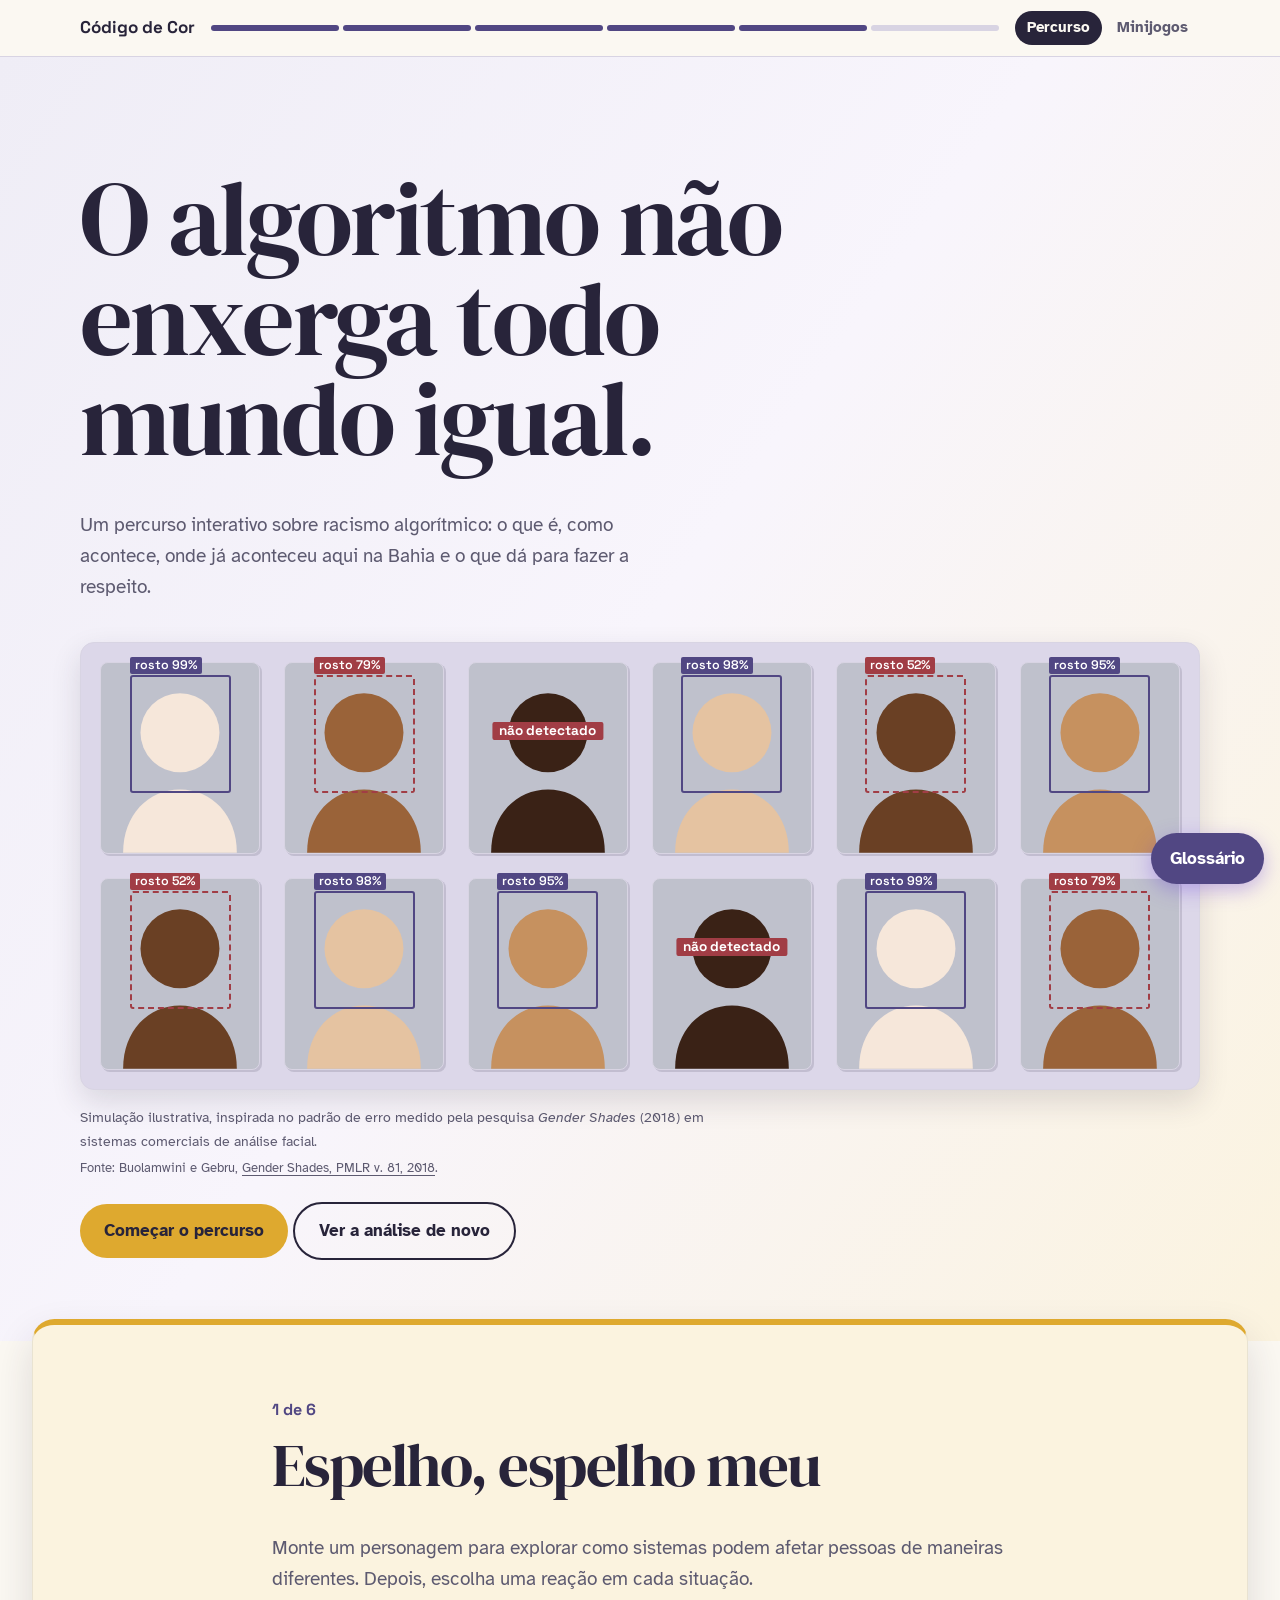
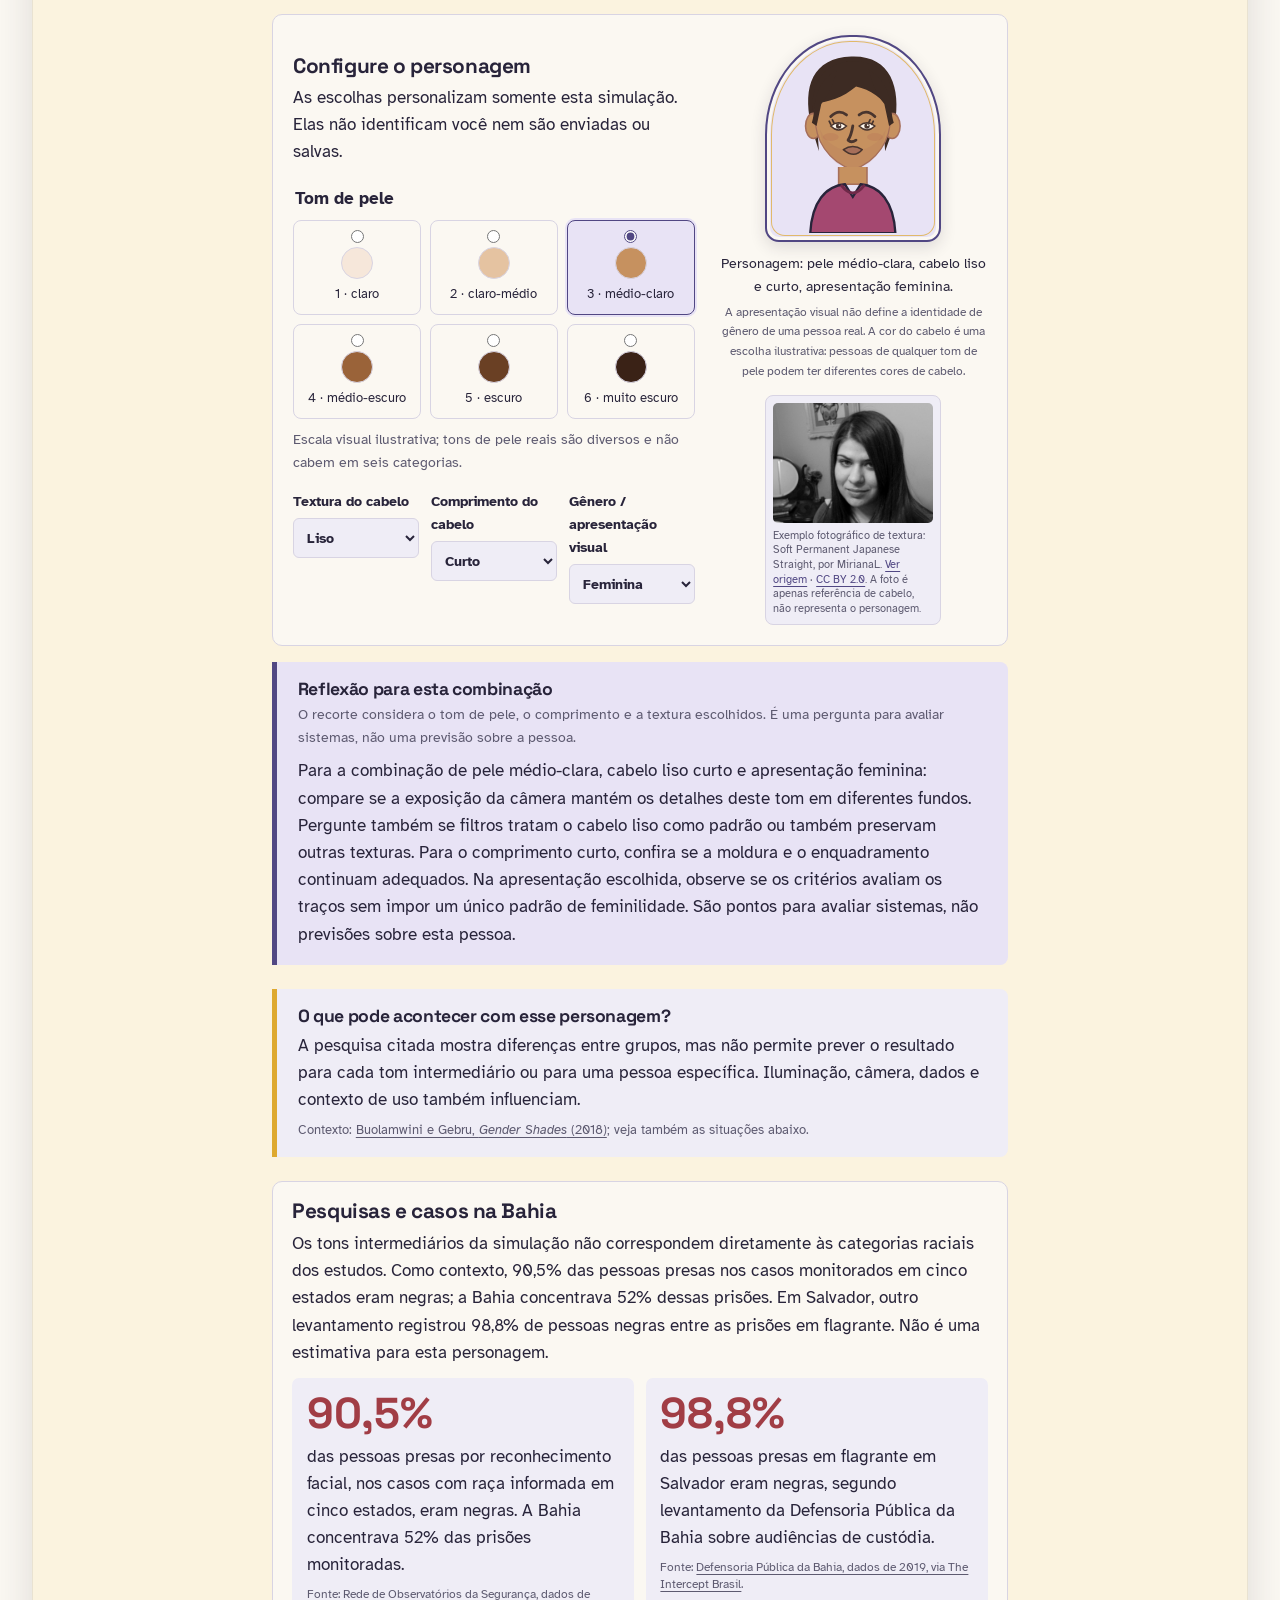
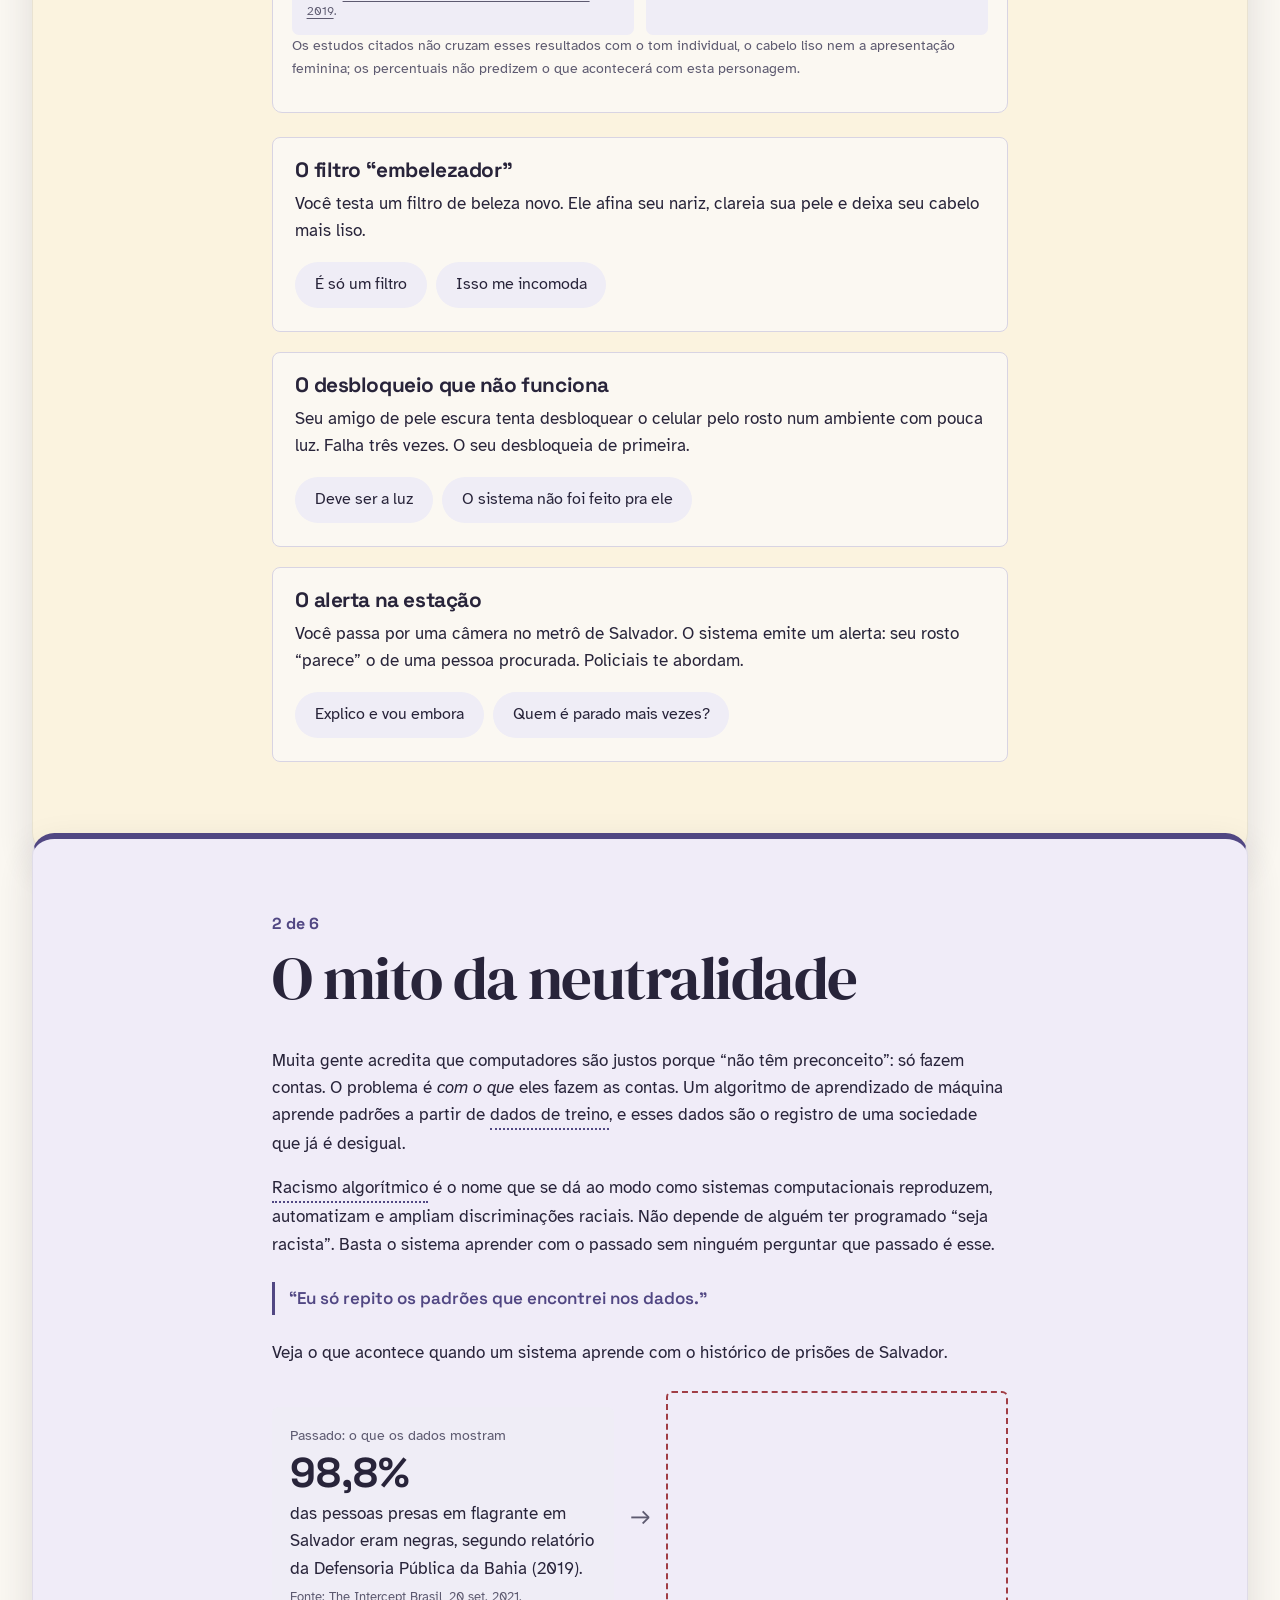
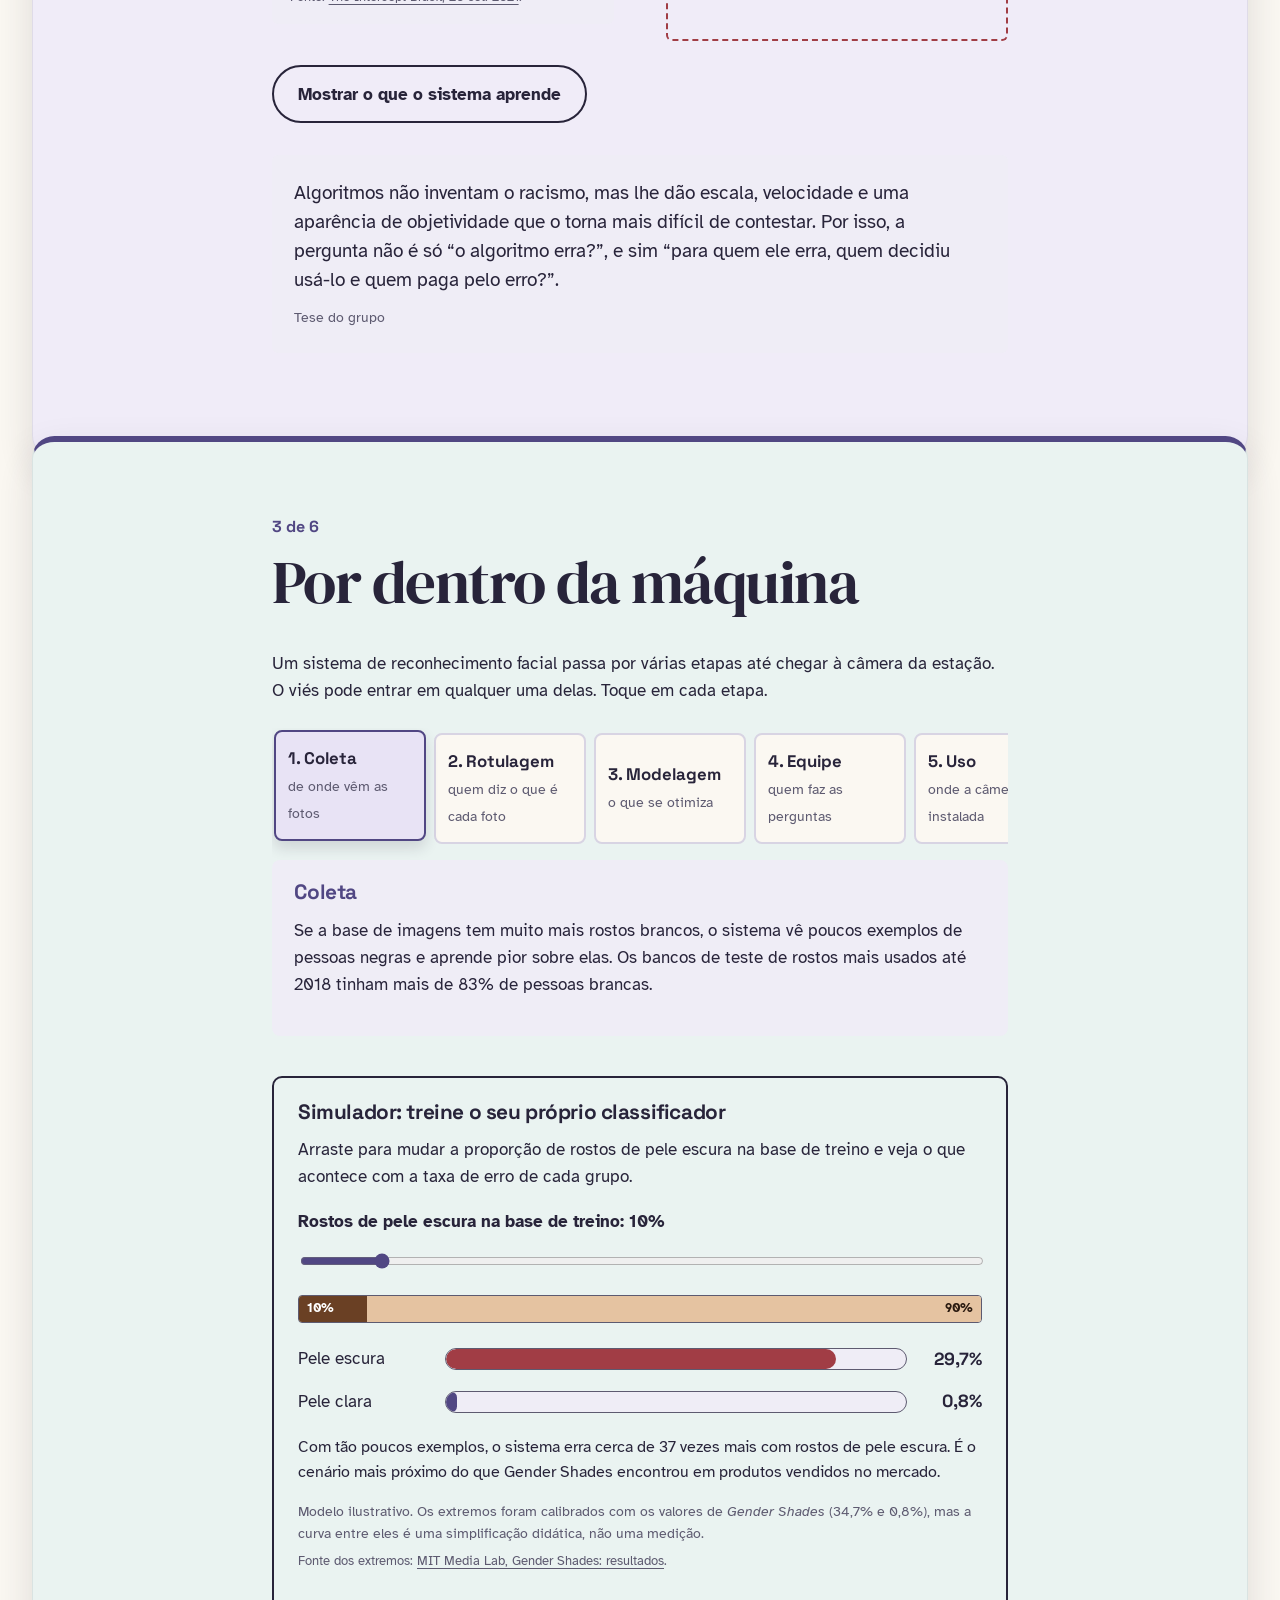
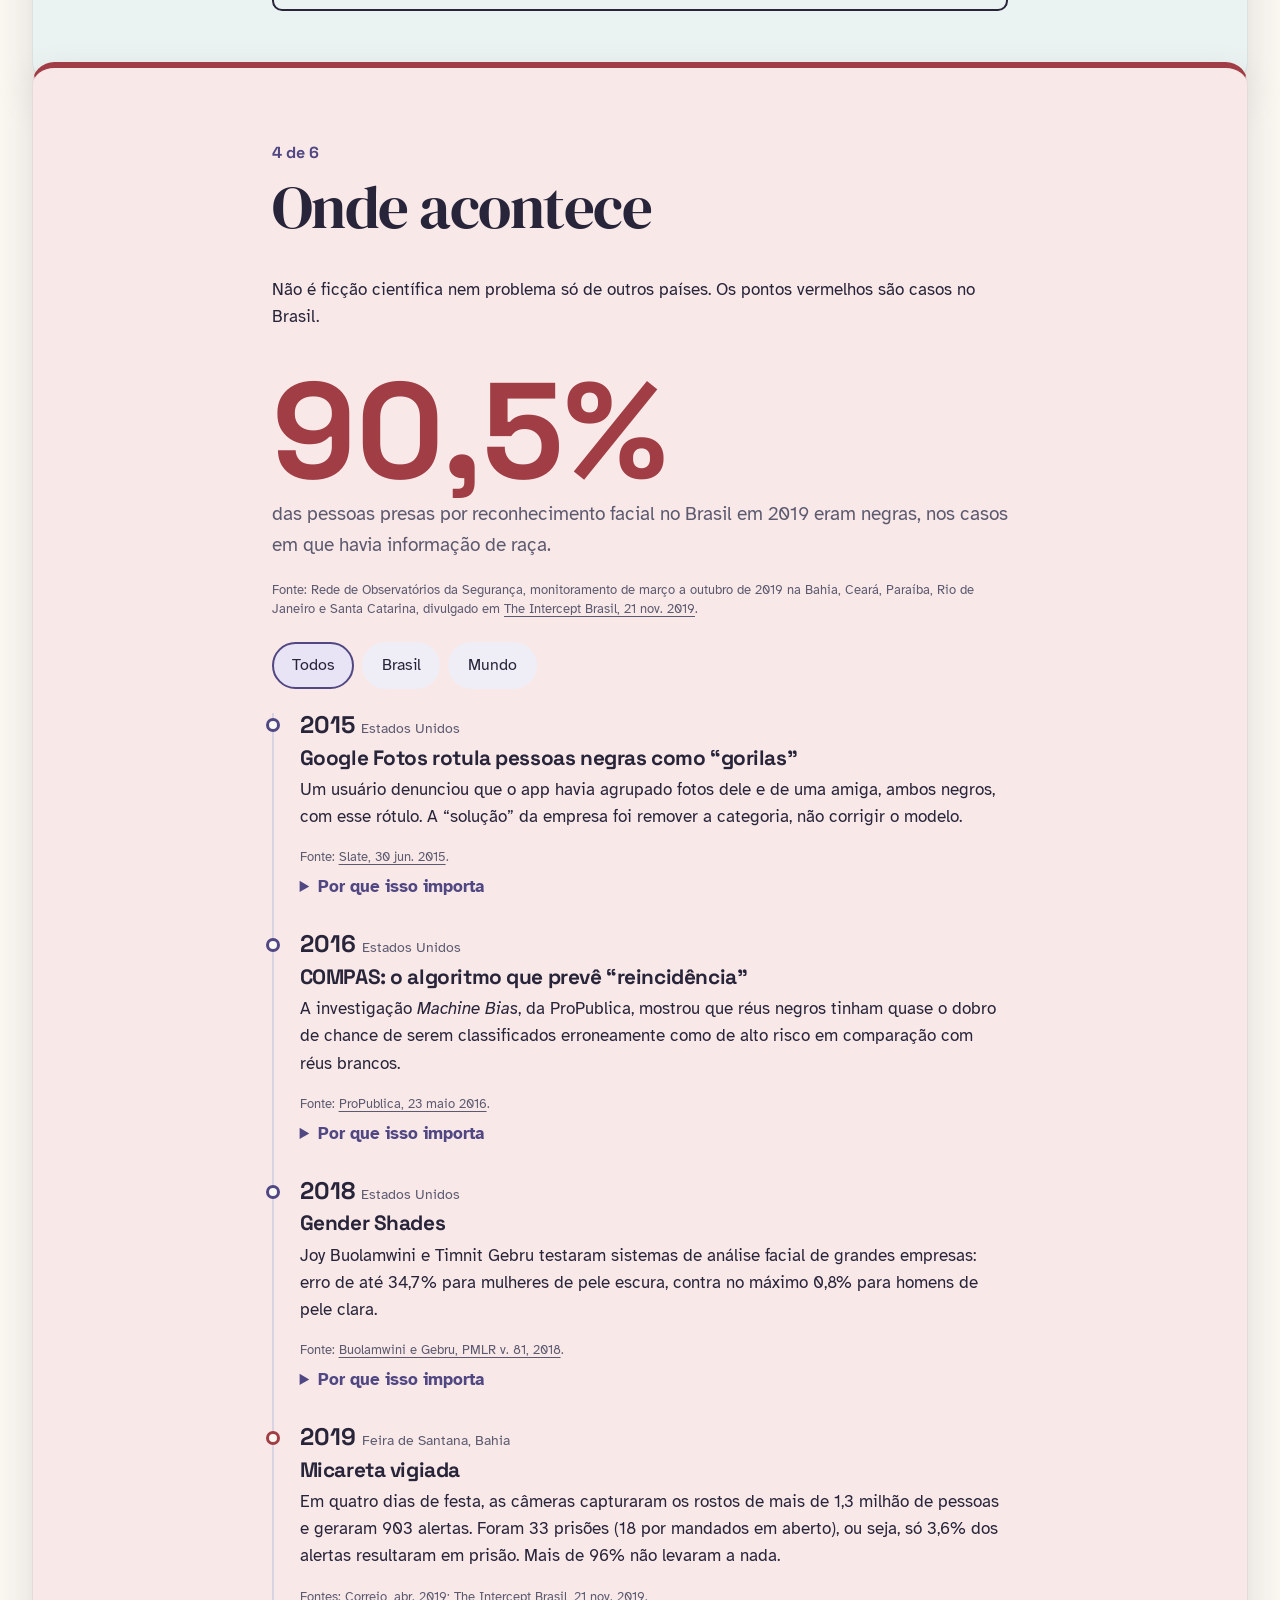
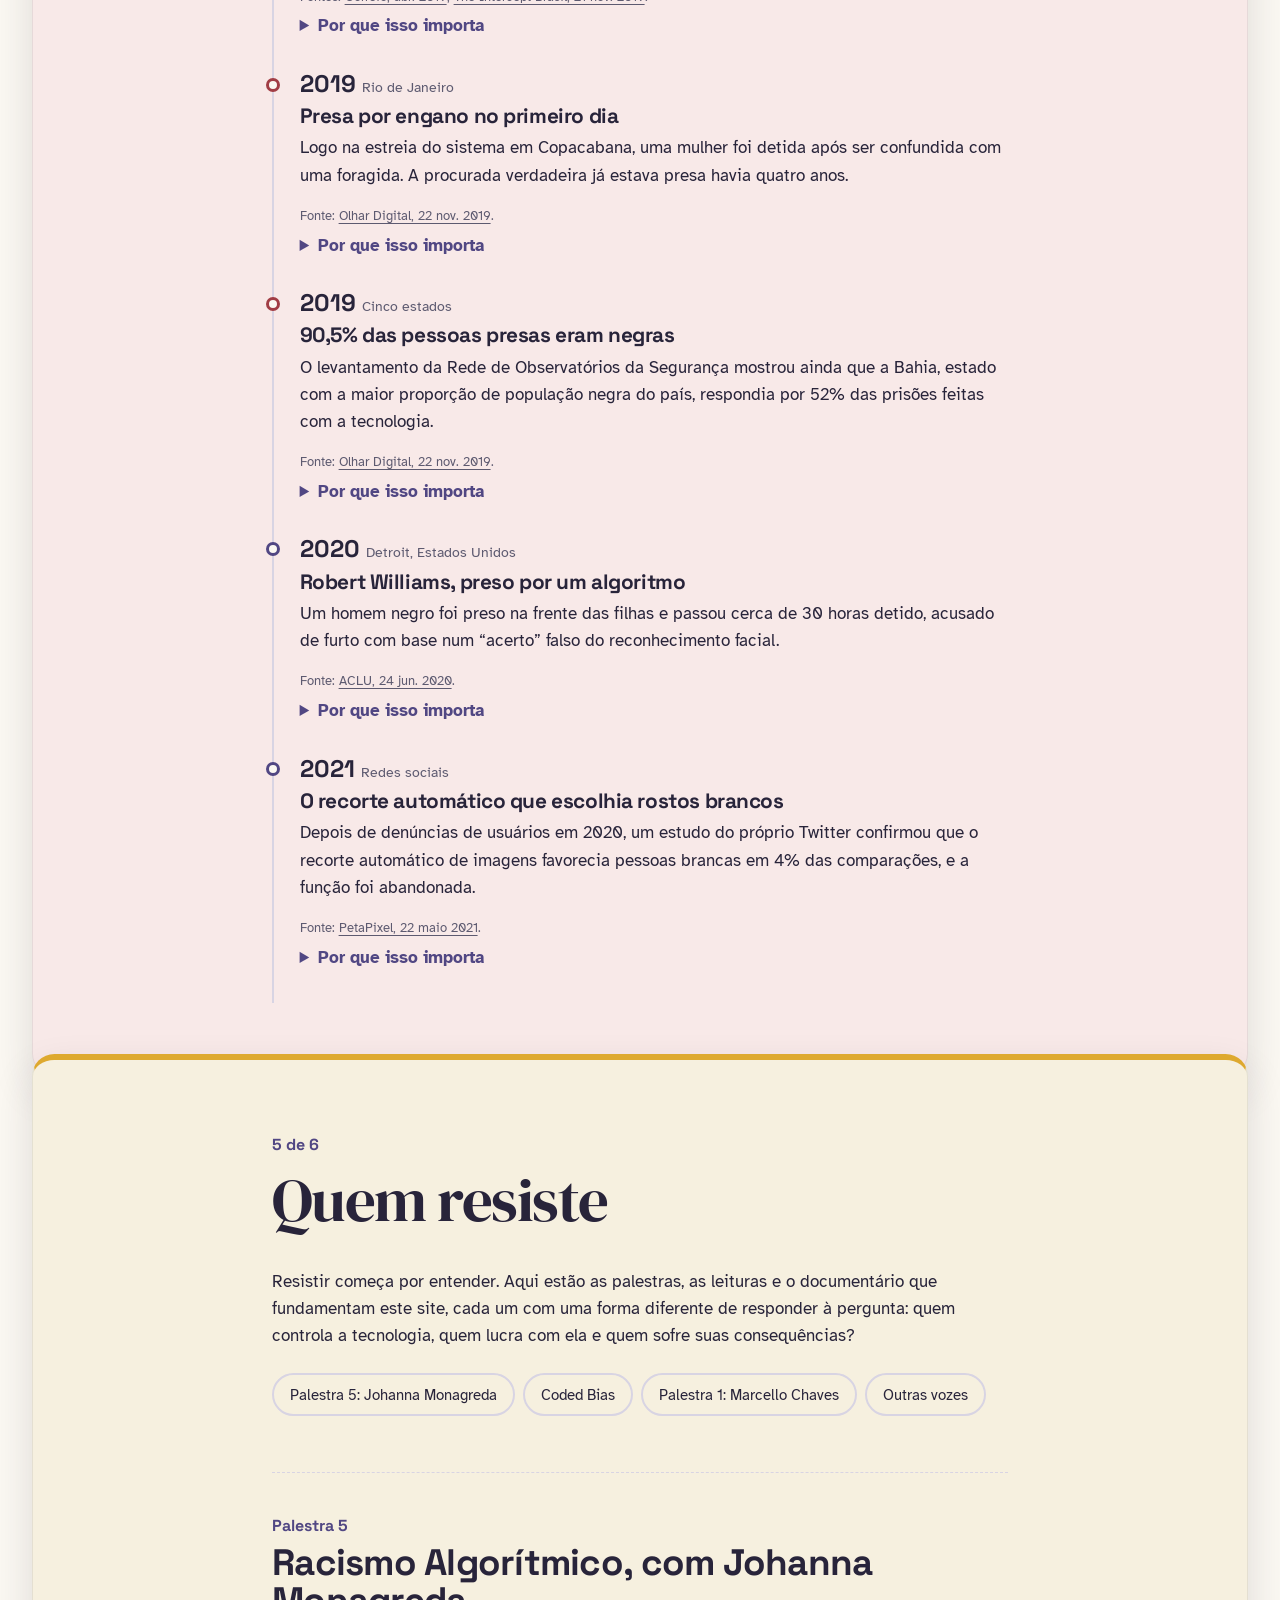
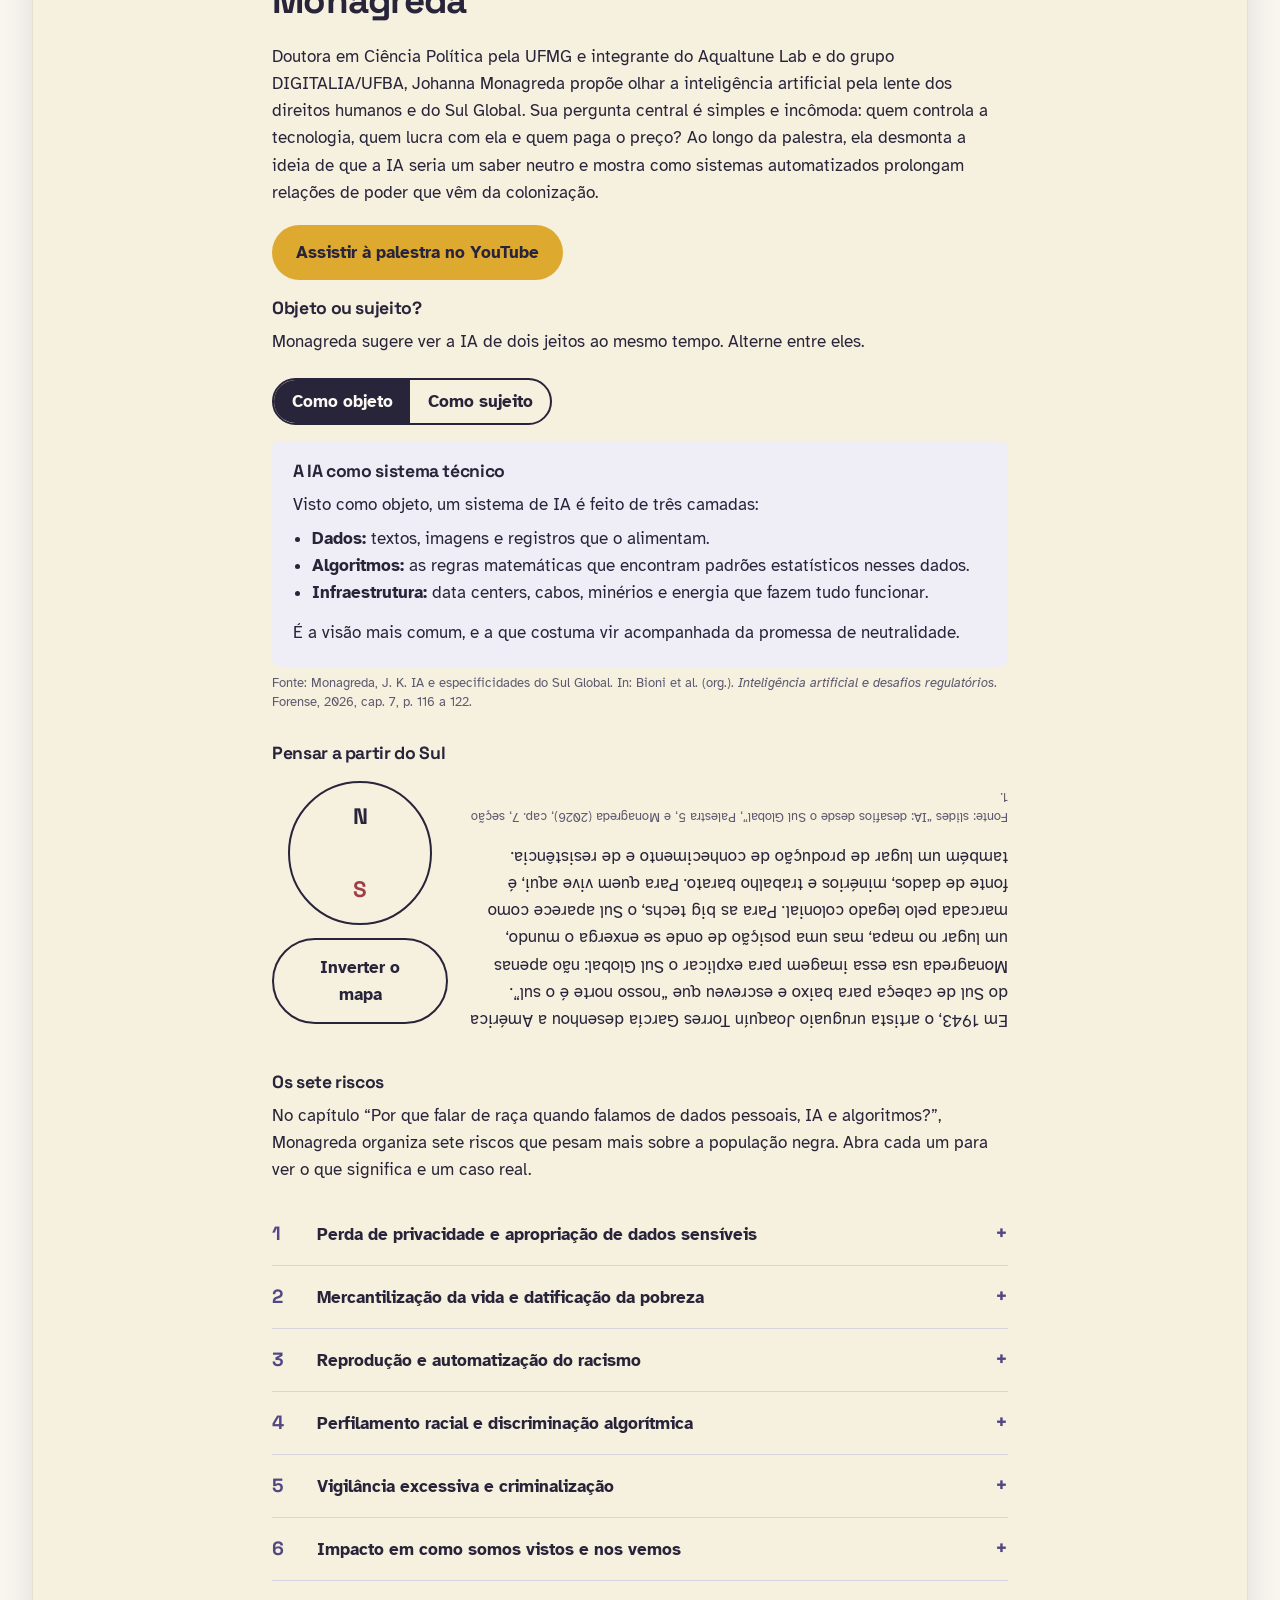
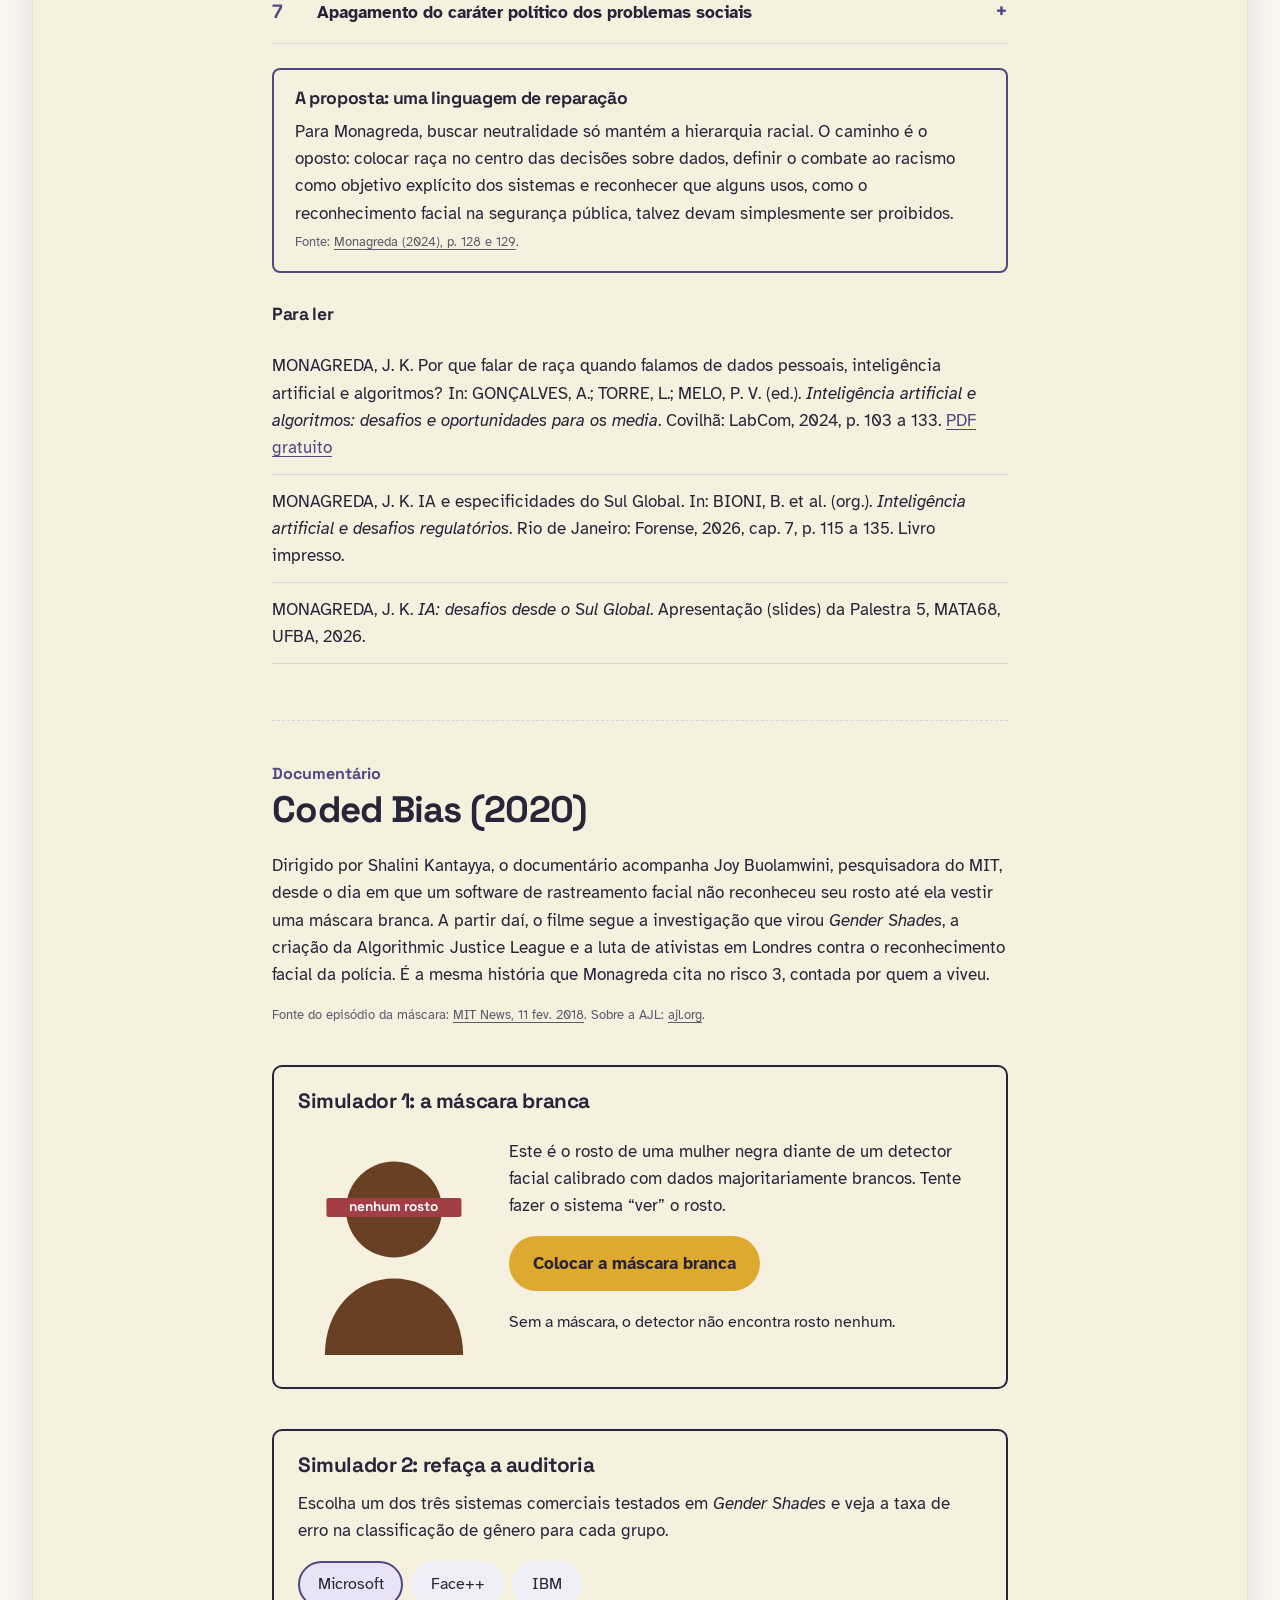
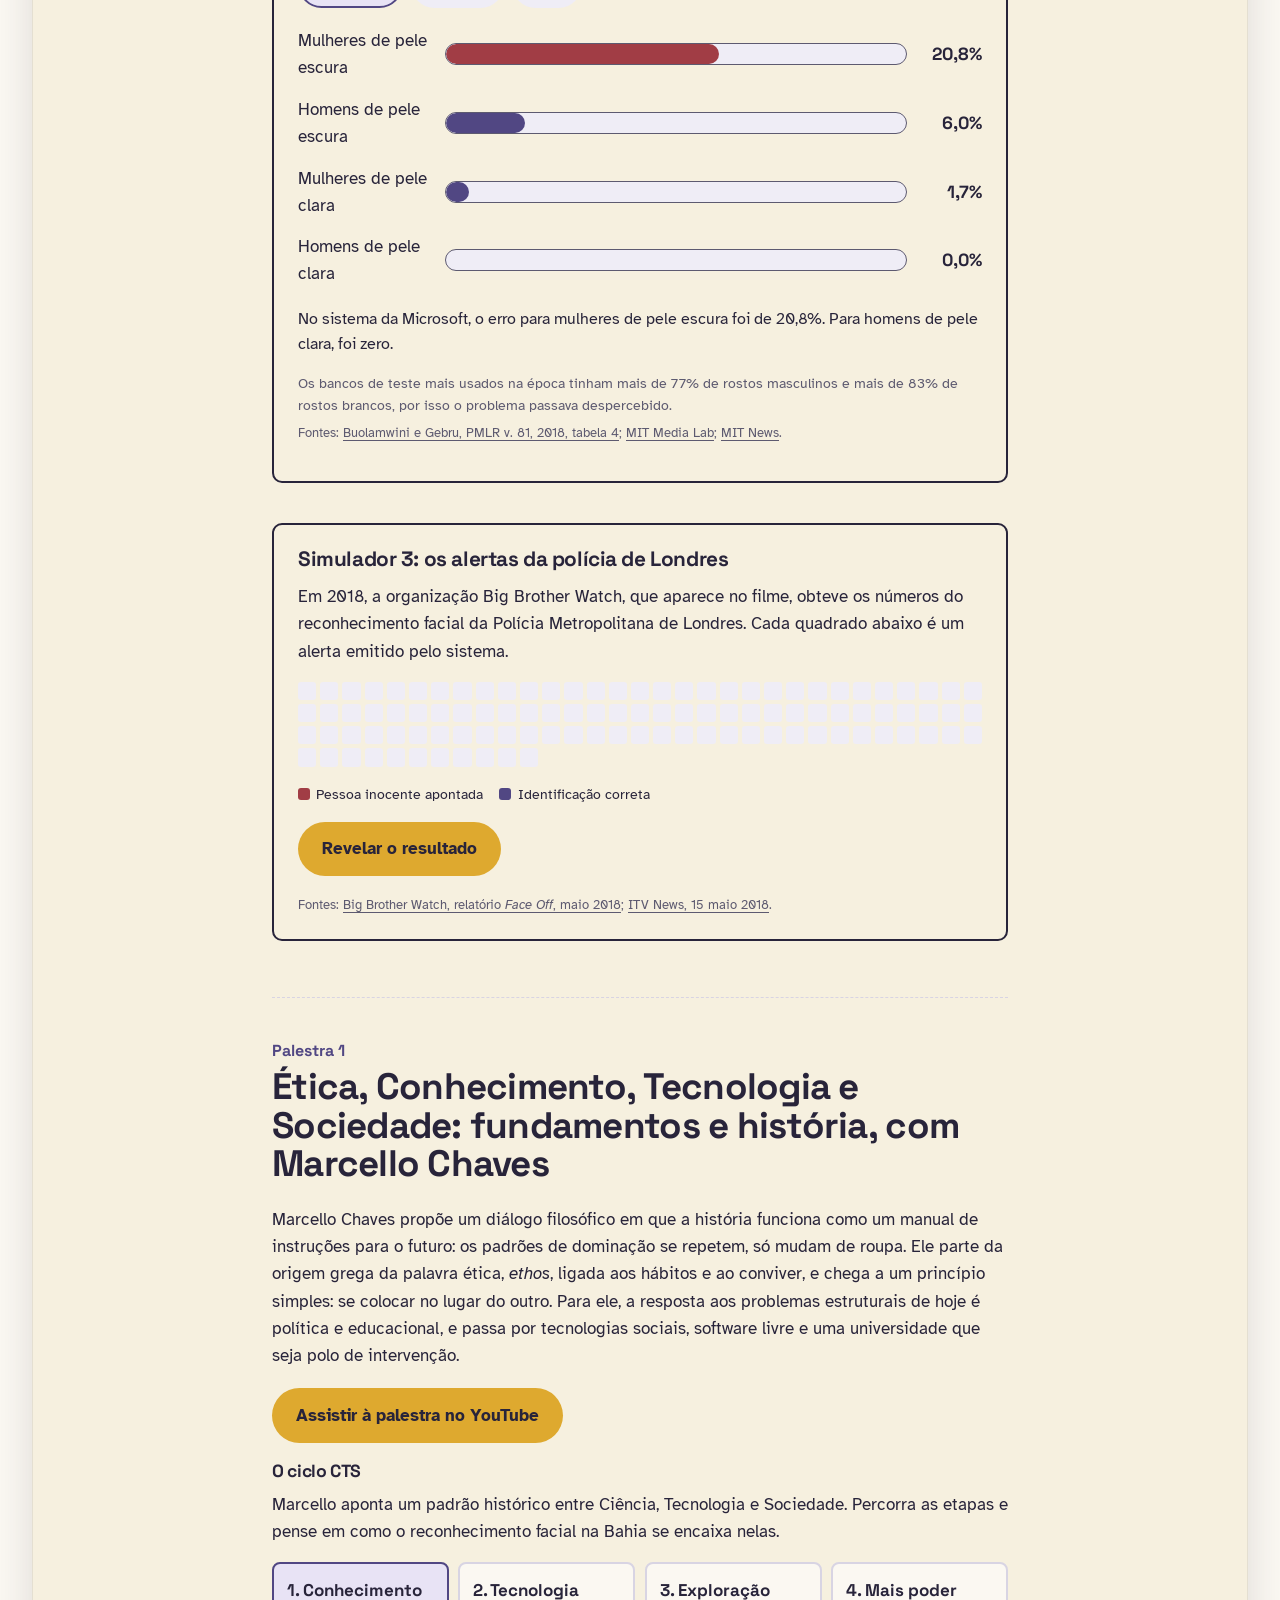
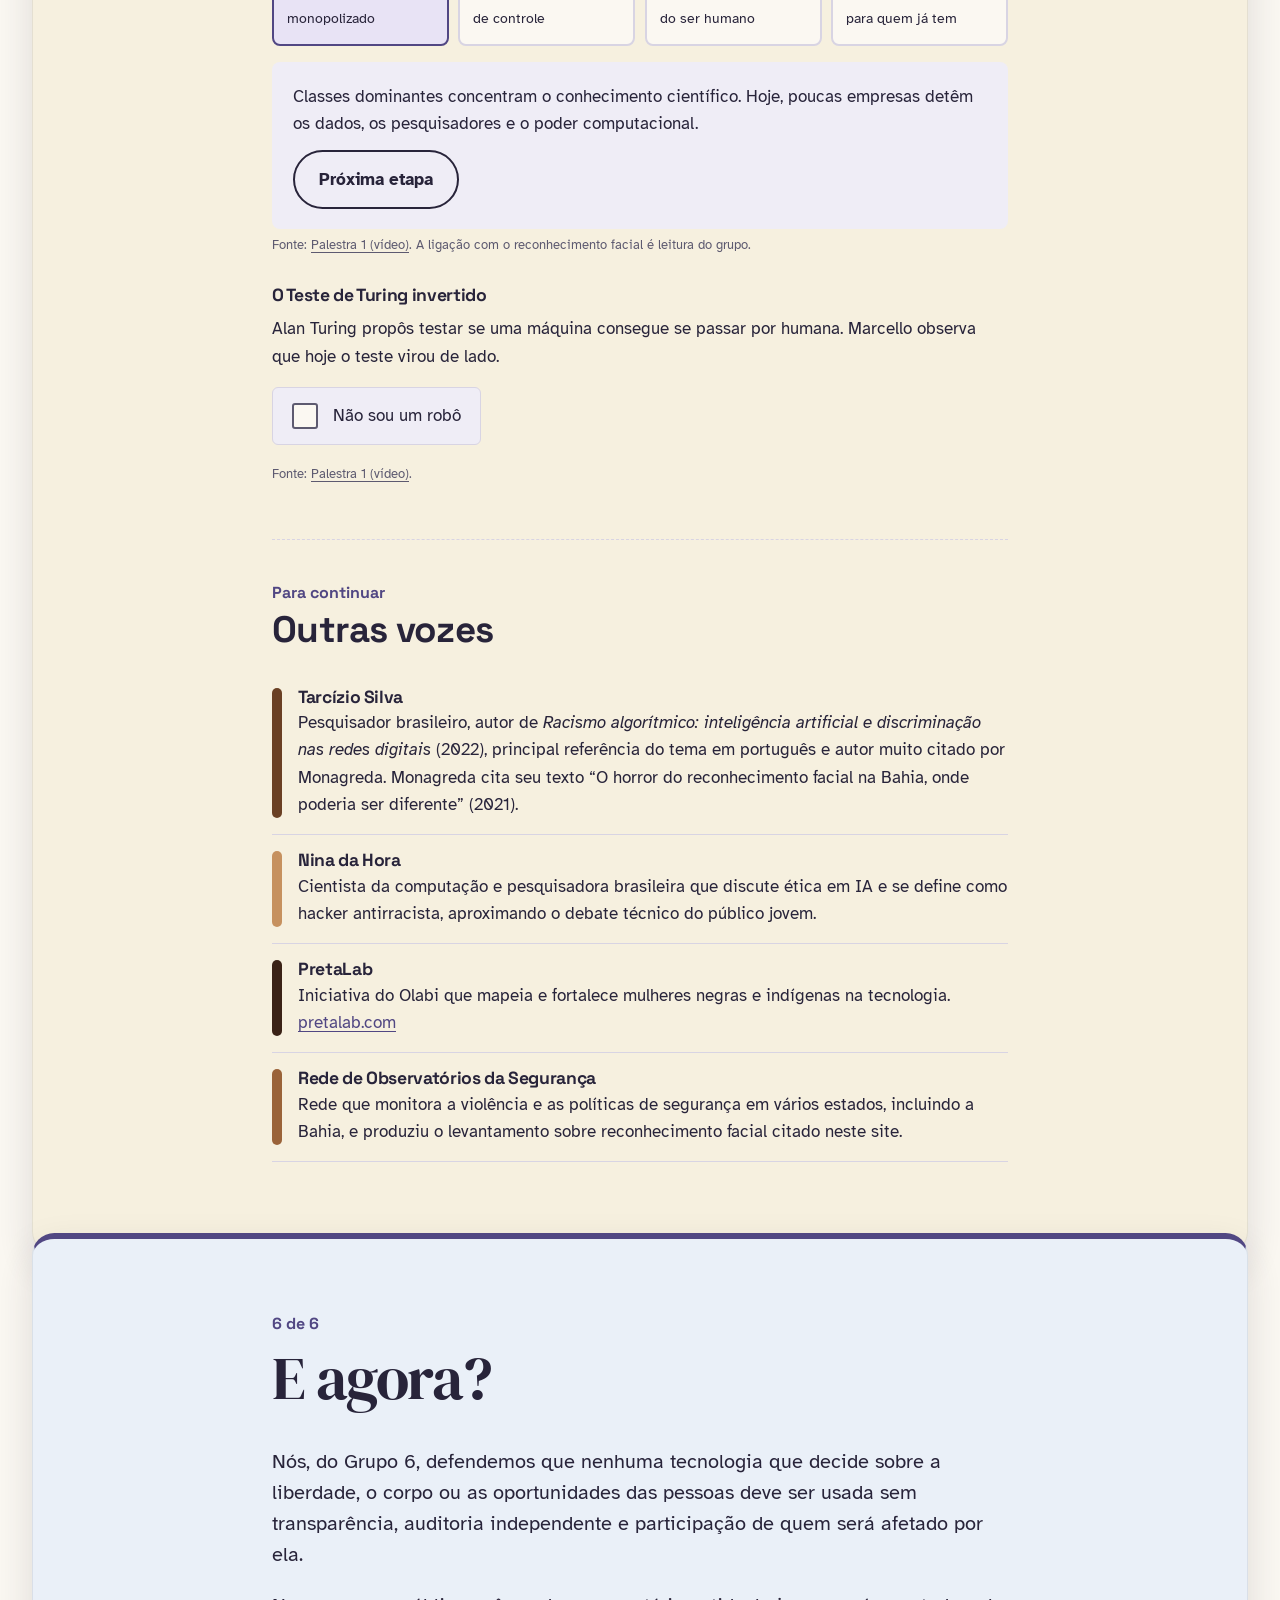
==== commit ab5d40d6: "oraganização de código e implementação de nova experiência" ====
--- a/index.html
+++ b/index.html
@@ -1,630 +1,780 @@
 <!DOCTYPE html>
 <html lang="pt-BR">
-<head>
-<meta charset="utf-8">
-<meta name="viewport" content="width=device-width, initial-scale=1, viewport-fit=cover">
-<title>Código de Cor: um percurso pelo racismo algorítmico</title>
-<link rel="icon" type="image/png" href="favicon/favicon-96x96.png" sizes="96x96">
-<link rel="icon" type="image/svg+xml" href="favicon/favicon.svg">
-<link rel="shortcut icon" href="favicon/favicon.ico">
-<link rel="apple-touch-icon" sizes="180x180" href="favicon/apple-touch-icon.png">
-<link rel="manifest" href="favicon/site.webmanifest">
-<link rel="preconnect" href="https://fonts.googleapis.com">
-<link rel="preconnect" href="https://fonts.gstatic.com" crossorigin>
-<link href="https://fonts.googleapis.com/css2?family=Atkinson+Hyperlegible:ital,wght@0,400;0,700;1,400&family=DM+Serif+Display&family=Space+Grotesk:wght@400;500;600;700&display=swap" rel="stylesheet">
-<link rel="stylesheet" href="codigo-de-cor.css">
-</head>
-<body>
-<a class="skip" href="#espelho">Pular para o conteúdo</a>
-
-<header class="bar">
-  <div class="wide bar-in">
-    <a class="brand" href="#inicio">Código de Cor</a>
-    <ol class="steps" aria-label="Etapas do percurso">
-      <li><a href="#espelho"><span>1. Espelho, espelho meu</span></a></li>
-      <li><a href="#neutralidade"><span>2. O mito da neutralidade</span></a></li>
-      <li><a href="#maquina"><span>3. Por dentro da máquina</span></a></li>
-      <li><a href="#casos"><span>4. Onde acontece</span></a></li>
-      <li><a href="#resistencia"><span>5. Quem resiste</span></a></li>
-      <li><a href="#agora"><span>6. E agora?</span></a></li>
-    </ol>
-    <nav class="views" aria-label="Abas do site">
-      <a href="#inicio" data-v="percurso">Percurso</a>
-      <a href="#minijogos" data-v="jogos">Minijogos</a>
-    </nav>
-    <button class="icon-btn" id="themeBtn" type="button" aria-label="Alternar tema claro ou escuro">Tema</button>
-  </div>
-</header>
-
-<main>
-<div id="percurso">
-<section class="hero" id="inicio">
-  <div class="wide">
-    <h1>O algoritmo não enxerga todo mundo igual.</h1>
-    <p class="lead">Um percurso interativo sobre racismo algorítmico: o que é, como acontece, onde já aconteceu aqui na Bahia e o que dá para fazer a respeito.</p>
-    <div class="faces" id="faces" role="img" aria-label="Simulação de um sistema de reconhecimento facial analisando doze rostos de tons de pele diferentes. Os rostos de pele clara são detectados com mais de 95% de confiança. Os de pele mais escura recebem confiança baixa ou não são detectados.">
-      <div class="scanline"></div>
-    </div>
-    <p class="caption">Simulação ilustrativa, inspirada no padrão de erro medido pela pesquisa <i>Gender Shades</i> (2018) em sistemas comerciais de análise facial.
-      <span class="src">Fonte: Buolamwini e Gebru, <a href="https://proceedings.mlr.press/v81/buolamwini18a.html" target="_blank" rel="noopener">Gender Shades, PMLR v. 81, 2018</a>.</span></p>
-    <p class="intro-actions"><a class="btn" href="#espelho">Começar o percurso</a> <button class="btn btn-ghost" type="button" id="replay">Ver a análise de novo</button></p>
-  </div>
-</section>
-
-<section class="stage" id="espelho">
-  <div class="wrap">
-    <span class="num">1 de 6</span>
-    <h2>Espelho, espelho meu</h2>
-    <p class="lead">Monte um personagem para explorar como sistemas podem afetar pessoas de maneiras diferentes. Depois, escolha uma reação em cada situação.</p>
-
-    <div class="character-builder" aria-labelledby="characterTitle">
-      <div class="character-controls">
-        <h3 id="characterTitle">Configure o personagem</h3>
-        <p>As escolhas personalizam somente esta simulação. Elas não identificam você nem são enviadas ou salvas.</p>
-        <fieldset class="character-fieldset">
-          <legend>Tom de pele</legend>
-          <div class="tone-options">
-            <label class="tone-option"><input type="radio" name="characterTone" value="1"><span class="tone-swatch tone-1" aria-hidden="true"></span><span>1 · claro</span></label>
-            <label class="tone-option"><input type="radio" name="characterTone" value="2"><span class="tone-swatch tone-2" aria-hidden="true"></span><span>2 · claro-médio</span></label>
-            <label class="tone-option"><input type="radio" name="characterTone" value="3" checked><span class="tone-swatch tone-3" aria-hidden="true"></span><span>3 · médio-claro</span></label>
-            <label class="tone-option"><input type="radio" name="characterTone" value="4"><span class="tone-swatch tone-4" aria-hidden="true"></span><span>4 · médio-escuro</span></label>
-            <label class="tone-option"><input type="radio" name="characterTone" value="5"><span class="tone-swatch tone-5" aria-hidden="true"></span><span>5 · escuro</span></label>
-            <label class="tone-option"><input type="radio" name="characterTone" value="6"><span class="tone-swatch tone-6" aria-hidden="true"></span><span>6 · muito escuro</span></label>
-          </div>
-          <p class="small">Escala visual ilustrativa; tons de pele reais são diversos e não cabem em seis categorias.</p>
-        </fieldset>
-        <div class="character-selects">
-          <label for="characterHair">Textura do cabelo
-            <select id="characterHair">
-              <option value="liso">Liso</option>
-              <option value="ondulado">Ondulado</option>
-              <option value="cacheado">Cacheado</option>
-              <option value="crespo">Crespo</option>
-            </select>
-          </label>
-          <label for="characterLength">Comprimento do cabelo
-            <select id="characterLength">
-              <option value="curto">Curto</option>
-              <option value="medio">Médio</option>
-              <option value="longo">Longo</option>
-            </select>
-          </label>
+  <head>
+    <meta charset="utf-8">
+    <meta name="viewport" content="width=device-width, initial-scale=1, viewport-fit=cover">
+    <title>Código de Cor: um percurso pelo racismo algorítmico</title>
+    <link rel="icon" type="image/png" href="favicon/favicon-96x96.png" sizes="96x96">
+    <link rel="icon" type="image/svg+xml" href="favicon/favicon.svg">
+    <link rel="shortcut icon" href="favicon/favicon.ico">
+    <link rel="apple-touch-icon" sizes="180x180" href="favicon/apple-touch-icon.png">
+    <link rel="manifest" href="favicon/site.webmanifest">
+    <link rel="preconnect" href="https://fonts.googleapis.com">
+    <link rel="preconnect" href="https://fonts.gstatic.com" crossorigin>
+    <link href="https://fonts.googleapis.com/css2?family=Atkinson+Hyperlegible:ital,wght@0,400;0,700;1,400&family=DM+Serif+Display&family=Space+Grotesk:wght@400;500;600;700&display=swap" rel="stylesheet">
+    <link rel="stylesheet" href="codigo-de-cor.css">
+  </head>
+  <body>
+    <a class="skip" href="#espelho">Pular para o conteúdo</a>
+
+    <!-- Navegação global: os links de etapa rolam dentro do percurso; data-v alterna percurso e minijogos. -->
+    <header class="bar">
+      <div class="wide bar-in">
+        <a class="brand" href="#inicio">Código de Cor</a>
+        <ol class="steps" aria-label="Etapas do percurso">
+          <li><a href="#espelho"><span>1. Espelho, espelho meu</span></a></li>
+          <li><a href="#neutralidade"><span>2. O mito da neutralidade</span></a></li>
+          <li><a href="#maquina"><span>3. Por dentro da máquina</span></a></li>
+          <li><a href="#casos"><span>4. Onde acontece</span></a></li>
+          <li><a href="#resistencia"><span>5. Quem resiste</span></a></li>
+          <li><a href="#agora"><span>6. E agora?</span></a></li>
+        </ol>
+        <nav class="views" aria-label="Abas do site">
+          <a href="#inicio" data-v="percurso">Percurso</a>
+          <a href="#minijogos" data-v="jogos">Minijogos</a>
+        </nav>
+      </div>
+    </header>
+
+    <main>
+      <div id="percurso">
+        <!-- A introdução e seus rostos são preenchidos/animados por codigo-de-cor.js. -->
+        <section class="hero" id="inicio">
+          <div class="wide">
+            <h1>O algoritmo não enxerga todo mundo igual.</h1>
+            <p class="lead">Um percurso interativo sobre racismo algorítmico: o que é, como acontece, onde já aconteceu aqui na Bahia e o que dá para fazer a respeito.</p>
+            <div class="faces" id="faces" role="img" aria-label="Simulação de um sistema de reconhecimento facial analisando doze rostos de tons de pele diferentes. Os rostos de pele clara são detectados com mais de 95% de confiança. Os de pele mais escura recebem confiança baixa ou não são detectados.">
+              <div class="scanline"></div>
+            </div>
+            <p class="caption">Simulação ilustrativa, inspirada no padrão de erro medido pela pesquisa <i>Gender Shades</i> (2018) em sistemas comerciais de análise facial.
+              <span class="src">Fonte: Buolamwini e Gebru, <a href="https://proceedings.mlr.press/v81/buolamwini18a.html" target="_blank" rel="noopener">Gender Shades, PMLR v. 81, 2018</a>.</span></p>
+            <p class="intro-actions"><a class="btn" href="#espelho">Começar o percurso</a> <button class="btn btn-ghost" type="button" id="replay">Ver a análise de novo</button></p>
+          </div>
+        </section>
+
+        <!-- Etapa 1: cenários, configurador ilustrativo, reflexões e pesquisas. -->
+        <section class="stage" id="espelho">
+          <div class="wrap">
+            <span class="num">1 de 6</span>
+            <h2>Espelho, espelho meu</h2>
+            <p class="lead">Monte um personagem para explorar como sistemas podem afetar pessoas de maneiras diferentes. Depois, escolha uma reação em cada situação.</p>
+
+            <div class="character-builder" aria-labelledby="characterTitle">
+              <div class="character-controls">
+                <h3 id="characterTitle">Configure o personagem</h3>
+                <p>As escolhas personalizam somente esta simulação. Elas não identificam você nem são enviadas ou salvas.</p>
+                <fieldset class="character-fieldset">
+                  <legend>Tom de pele</legend>
+                  <div class="tone-options">
+                    <label class="tone-option"><input type="radio" name="characterTone" value="1"><span class="tone-swatch tone-1" aria-hidden="true"></span><span>1 · claro</span></label>
+                    <label class="tone-option"><input type="radio" name="characterTone" value="2"><span class="tone-swatch tone-2" aria-hidden="true"></span><span>2 · claro-médio</span></label>
+                    <label class="tone-option"><input type="radio" name="characterTone" value="3" checked><span class="tone-swatch tone-3" aria-hidden="true"></span><span>3 · médio-claro</span></label>
+                    <label class="tone-option"><input type="radio" name="characterTone" value="4"><span class="tone-swatch tone-4" aria-hidden="true"></span><span>4 · médio-escuro</span></label>
+                    <label class="tone-option"><input type="radio" name="characterTone" value="5"><span class="tone-swatch tone-5" aria-hidden="true"></span><span>5 · escuro</span></label>
+                    <label class="tone-option"><input type="radio" name="characterTone" value="6"><span class="tone-swatch tone-6" aria-hidden="true"></span><span>6 · muito escuro</span></label>
+                  </div>
+                  <p class="small">Escala visual ilustrativa; tons de pele reais são diversos e não cabem em seis categorias.</p>
+                </fieldset>
+                <div class="character-selects">
+                  <label for="characterHair">Textura do cabelo
+                    <select id="characterHair">
+                      <option value="liso">Liso</option>
+                      <option value="ondulado">Ondulado</option>
+                      <option value="cacheado">Cacheado</option>
+                      <option value="crespo">Crespo</option>
+                    </select>
+                  </label>
+                  <label for="characterLength">Comprimento do cabelo
+                    <select id="characterLength">
+                      <option value="curto">Curto</option>
+                      <option value="medio">Médio</option>
+                      <option value="longo">Longo</option>
+                    </select>
+                  </label>
+                  <label for="characterGender">Gênero / apresentação visual
+                    <select id="characterGender">
+                      <option value="feminina">Feminina</option>
+                      <option value="masculina">Masculina</option>
+                      <option value="androgina">Andrógina</option>
+                    </select>
+                  </label>
+                </div>
+              </div>
+              <div class="character-preview">
+                <div class="avatar-frame">
+                  <!-- data-* é o contrato entre controles/JS e seletores CSS; os grupos SVG são formas alternativas. -->
+                  <svg id="characterAvatar" class="character-avatar" viewBox="0 0 100 120" role="img" aria-labelledby="characterAvatarTitle" data-tone="3" data-hair="liso" data-length="curto" data-gender="feminina">
+                    <title id="characterAvatarTitle">Personagem ilustrativo, pele médio-clara, cabelo liso curto</title>
+                    <g class="avatar-hair-style hair-straight">
+                      <path class="hair-back hair-short" d="M24 51C19 27 25 9 49 8c24-1 31 19 27 43L70 68l-2-30c-6-7-12-11-18-13-7 7-15 10-23 11l2 32z"/>
+                      <path class="hair-back hair-medium" d="M23 51C18 27 25 8 49 7c25-1 33 20 27 45l3 36q-4 9-11 3l-2-53c-6-7-12-11-18-13-7 7-15 10-23 11l2 55q-7 6-11-3z"/>
+                      <path class="hair-back hair-long" d="M21 52C16 26 24 7 49 6c27-1 35 21 28 47l3 58q-5 9-12 2l-3-69c-6-7-12-11-18-13-7 7-15 10-23 11l2 71q-7 6-12-2z"/>
+                      <path class="hair-front" d="M25 43C24 20 36 11 51 11c17 0 26 12 24 33-7-10-14-15-23-17-8 7-17 10-27 11z"/>
+                    </g>
+                    <g class="avatar-hair-style hair-wavy">
+                      <path class="hair-back hair-short" d="M24 51C17 45 24 40 20 34c-4-7 3-10 1-17C30 7 40 7 50 8c13-2 23 5 28 14-4 8 3 14-1 22l-7 24-2-30c-6-7-12-11-18-13-7 7-15 10-23 11l2 32z"/>
+                      <path class="hair-back hair-medium" d="M23 51C16 45 23 40 19 34c-4-7 3-10 1-17C29 6 40 6 50 7c14-2 25 6 30 15-4 8 3 15-1 23l1 42q-4 9-11 3l-2-53c-6-7-12-11-18-13-7 7-15 10-23 11l2 55q-7 6-11-3z"/>
+                      <path class="hair-back hair-long" d="M21 52C14 46 21 40 17 34c-4-7 3-10 1-17C27 5 39 5 50 6c15-2 27 6 32 16-4 8 3 15-1 24l1 55q-5 9-12 2l-3-68c-6-7-12-11-18-13-7 7-15 10-23 11l2 71q-7 6-12-2z"/>
+                      <path class="hair-front" d="M25 44C22 37 30 35 26 29c-3-6 4-17 13-18 6-2 9 2 14 0 9-1 17 7 19 15 2 7-2 12-1 18-6-4-7-10-12-13-5-3-8-5-12-9-4 8-12 12-22 14z"/>
+                      <path class="hair-texture hair-short" d="M26 50c6 5-4 9 2 14s-3 7 1 11m44-25c-6 5 4 9-2 14s3 7-1 11"/>
+                      <path class="hair-texture hair-medium" d="M25 50c6 5-4 9 2 14s-3 7 1 11-4 9 1 14m44-39c-6 5 4 9-2 14s3 7-1 11 4 9-1 14"/>
+                      <path class="hair-texture hair-long" d="M23 51c6 5-4 9 2 14s-3 7 1 11-4 9 1 14-4 9 1 14m46-53c-6 5 4 9-2 14s3 7-1 11 4 9-1 14 4 9-1 14"/>
+                    </g>
+                    <g class="avatar-hair-style hair-curly">
+                      <path class="hair-back hair-short" d="M24 51C18 47 21 42 17 38c-4-5 2-9-1-14-2-5 4-8 4-13 6 1 8-5 14-4 5-4 9 1 15-1 6-2 9 4 14 3 7 0 8 7 13 10 5 5 0 10 3 15 2 6-4 9-3 15l-7 15-2-29c-6-7-12-11-18-13-7 7-15 10-23 11l2 32z"/>
+                      <path class="hair-back hair-medium" d="M23 51C17 47 20 42 16 38c-4-5 2-9-1-14-2-5 4-8 4-13 6 1 8-5 14-4 5-4 9 1 15-1 6-2 9 4 14 3 7 0 8 7 13 10 5 5 0 10 3 15 2 6-4 9-3 15l1 39q-4 9-11 3l-2-53c-6-7-12-11-18-13-7 7-15 10-23 11l2 55q-7 6-11-3z"/>
+                      <path class="hair-back hair-long" d="M21 52C16 48 18 43 14 39C10 35 15 31 12 26C9 21 16 17 17 12C23 13 25 6 31 8C36 2 42 8 48 5C54 1 60 7 65 6C72 5 73 12 79 14C85 18 80 24 85 29C89 34 82 39 86 44C88 50 83 55 79 59L82 112Q78 120 71 116L69 38C63 33 56 28 50 22C43 31 34 37 25 40L28 116Q21 120 16 114Z"/>
+                      <path class="hair-front" d="M24 45C18 40 23 35 20 31c-3-5 3-8 2-12 5 1 6-5 11-5 3-5 8-1 11-5 4 4 8 0 12 3 5-2 7 4 11 5 5 1 4 7 8 10-3 5 2 9-1 14-5-2-7-7-11-9-4-3-7-4-11-8-5 8-15 15-29 21z"/>
+                      <path class="hair-detail" d="M17 27c4-5 7 1 4 4m9-14c5-4 7 2 3 5m13-9c5-2 6 4 2 6m14-2c5 0 5 6 0 7m13 5c4 3 1 8-3 6M13 40c4-3 7 2 4 5m59 0c-4-4-7 1-4 5"/>
+                      <path class="hair-texture hair-short" d="M24 48c-6 3 5 7 0 11s5 7 0 11m51-22c6 3-5 7 0 11s-5 7 0 11"/>
+                      <path class="hair-texture hair-medium" d="M23 48c-6 3 5 7 0 11s5 7 0 11-5 7 0 11m51-33c6 3-5 7 0 11s-5 7 0 11 5 7 0 11"/>
+                      <path class="hair-texture hair-long" d="M21 49c-6 3 5 7 0 11s5 7 0 11-5 7 0 11-5 7 0 11m53-44c6 3-5 7 0 11s-5 7 0 11 5 7 0 11-5 7 0 11"/>
+                    </g>
+                    <g class="avatar-hair-style hair-coily">
+                      <path class="hair-back hair-short" d="M24 51C18 48 20 44 15 42c-4-2-1-6-5-8-3-4 2-6 0-10-2-5 4-6 3-11 4-3 7-1 10-6 4-3 8 1 12-3 5-3 8 2 13-1 5-2 8 2 13 1 5-1 7 4 12 4 5 2 4 6 8 9 4 4-1 7 2 11 2 4-3 7-1 11-3 4-8 5-8 10l-7 13-2-29c-6-7-12-11-18-13-7 7-15 10-23 11l2 32z"/>
+                      <path class="hair-back hair-medium" d="M23 51C17 48 19 44 14 42c-4-2-1-6-5-8-3-4 2-6 0-10-2-5 4-6 3-11 4-3 7-1 10-6 4-3 8 1 12-3 5-3 8 2 13-1 5-2 8 2 13 1 5-1 7 4 12 4 5 2 4 6 8 9 4 4-1 7 2 11 2 4-3 7-1 11-3 4-8 5-8 10l1 39q-4 9-11 3l-2-53c-6-7-12-11-18-13-7 7-15 10-23 11l2 55q-7 6-11-3z"/>
+                      <path class="hair-back hair-long" d="M21 52C15 49 17 45 12 43c-4-2-1-6-5-8-3-4 2-6 0-10-2-5 4-6 3-11 4-3 7-1 10-6 4-3 8 1 12-3 5-3 8 2 13-1 5-2 8 2 13 1 5-1 7 4 12 4 5 2 4 6 8 9 4 4-1 7 2 11 2 4-3 7-1 11-3 4-8 5-8 10l1 54q-5 9-12 2l-3-68c-6-7-12-11-18-13-7 7-15 10-23 11l2 71q-7 6-12-2z"/>
+                      <path class="hair-front" d="M24 45C17 42 21 38 16 36c-4-3 0-7-4-10 1-5 6-4 7-9 4 2 6-4 10-3 3-4 7 0 10-4 4 3 7-1 11 2 4-3 7 2 11 1 5 0 5 5 9 6 4 3 1 7 5 10-2 4 2 7-1 10-5-1-8-6-12-8-4-3-7-5-11-9-6 8-16 16-27 23z"/>
+                      <path class="hair-detail" d="M13 24c3-4 6 0 3 3m12-11c4-3 6 1 3 4m13-8c4-2 6 2 2 4m14-2c4-1 5 4 1 5m13 4c4 2 2 6-2 5M9 39c4-3 6 1 3 4m64 1c-4-3-6 1-3 4M20 53c3-3 5 1 2 3m48-2c-3-3-5 1-2 3"/>
+                      <path class="hair-texture hair-short" d="M25 48c-6 2 5 5 0 8s5 5 0 8m50-16c6 2-5 5 0 8s-5 5 0 8"/>
+                      <path class="hair-texture hair-medium" d="M24 48c-6 2 5 5 0 8s5 5 0 8-5 5 0 8m50-24c6 2-5 5 0 8s-5 5 0 8 5 5 0 8"/>
+                      <path class="hair-texture hair-long" d="M22 49c-6 2 5 5 0 8s5 5 0 8-5 5 0 8-5 5 0 8-5 5 0 8m52-40c6 2-5 5 0 8s-5 5 0 8 5 5 0 8-5 5 0 8 5 5 0 8"/>
+                    </g>
+                    <ellipse class="avatar-ear" cx="25" cy="52" rx="5" ry="8"/>
+                    <ellipse class="avatar-ear" cx="75" cy="52" rx="5" ry="8"/>
+                    <path class="avatar-face avatar-face-feminina" d="M50 19c-14 0-24 11-24 27 0 15 8 28 24 34 16-6 24-19 24-34 0-16-10-27-24-27z"/>
+                    <path class="avatar-face avatar-face-masculina" d="M50 19c-15 0-25 11-25 27 0 12 4 22 12 29 4 3 8 5 13 6 5-1 9-3 13-6 8-7 12-17 12-29 0-16-10-27-25-27z"/>
+                    <ellipse class="avatar-face avatar-face-androgina" cx="50" cy="50" rx="25" ry="31"/>
+                    <path class="avatar-face-shade" d="M29 54c2 15 10 25 21 25s19-10 21-25c-4 9-12 14-21 14s-17-5-21-14z"/>
+                    <ellipse class="avatar-cheek" cx="36" cy="59" rx="5" ry="2.5"/>
+                    <ellipse class="avatar-cheek" cx="64" cy="59" rx="5" ry="2.5"/>
+                    <g class="avatar-hair-style hair-straight hair-over-face"><path class="hair-front" d="M25 43C24 20 36 11 51 11c17 0 26 12 24 33-7-10-14-15-23-17-8 7-17 10-27 11z"/></g>
+                    <g class="avatar-hair-style hair-wavy hair-over-face"><path class="hair-front" d="M25 44C22 37 30 35 26 29c-3-6 4-17 13-18 6-2 9 2 14 0 9-1 17 7 19 15 2 7-2 12-1 18-6-4-7-10-12-13-5-3-8-5-12-9-4 8-12 12-22 14z"/></g>
+                    <g class="avatar-hair-style hair-curly hair-over-face"><path class="hair-front" d="M24 45C18 40 23 35 20 31c-3-5 3-8 2-12 5 1 6-5 11-5 3-5 8-1 11-5 4 4 8 0 12 3 5-2 7 4 11 5 5 1 4 7 8 10-3 5 2 9-1 14-5-2-7-7-11-9-4-3-7-4-11-8-5 8-15 15-29 21z"/><path class="hair-detail" d="M28 23c3-3 5 0 3 3m12-9c4-2 5 2 2 4m13-1c4-1 5 3 1 4m12 6c3 2 1 5-2 4"/></g>
+                    <g class="avatar-hair-style hair-coily hair-over-face"><path class="hair-front" d="M24 45C17 42 21 38 16 36c-4-3 0-7-4-10 1-5 6-4 7-9 4 2 6-4 10-3 3-4 7 0 10-4 4 3 7-1 11 2 4-3 7 2 11 1 5 0 5 5 9 6 4 3 1 7 5 10-2 4 2 7-1 10-5-1-8-6-12-8-4-3-7-5-11-9-6 8-16 16-27 23z"/><path class="hair-detail" d="M29 22c3-2 4 1 2 3m11-8c3-2 5 1 2 3m13 0c3-1 4 2 1 3m12 8c3 1 1 4-2 3"/></g>
+                    <g class="avatar-hair-gender avatar-hair-gender-feminina">
+                      <path class="gender-hair-shape" d="M27 33c2-8 7-13 13-17-2 9-5 16-10 22l-3 14-3-2c2-6 1-11 3-17zm46 0c-2-8-7-13-13-17 2 9 5 16 10 22l3 14 3-2c-2-6-1-11-3-17z"/>
+                    </g>
+                    <g class="avatar-hair-gender avatar-hair-gender-masculina">
+                      <path class="gender-hair-shape" d="m25 33 5-4v18l-4 6-2-5zm50 0-5-4v18l4 6 2-5z"/>
+                    </g>
+                    <g class="avatar-hair-gender avatar-hair-gender-androgina">
+                      <path class="gender-hair-part" d="M50 12q-2 7 0 14m-4-13q1 4 0 7m8-7q-1 4 0 7"/>
+                    </g>
+                    <g class="avatar-male-hair male-straight">
+                      <path class="male-hair-cut male-short" d="M24 55c-4-5-3-12-2-18 0-15 9-25 22-28 12-3 24 2 30 12 5 8 5 18 2 27l-1 7-4-2-2-14c-5 4-12 5-19 5s-14-1-19-5l-1 14z"/>
+                      <path class="male-hair-cut male-medium" d="M23 68c-4-6-3-14-2-22-1-17 9-29 23-33 13-4 25 2 31 14 5 9 4 20 1 29l2 11q-3 5-7 1l-3-28c-5 4-11 5-18 5s-14-1-20-5l-1 28q-4 4-6 0z"/>
+                      <path class="male-hair-cut male-long" d="M21 91c-5-8-4-18-2-27-2-19 8-37 23-47 13-8 27-6 35 7 8 12 5 28 1 40l2 24q-4 6-9 2l-3-51c-5 4-11 6-18 6s-13-2-18-6l-2 51q-4 5-9 1z"/>
+                    </g>
+                    <g class="avatar-male-hair male-wavy">
+                      <path class="male-hair-cut male-short" d="M24 55c-4-5-3-10-2-15-3-5 0-9-1-14 3-9 10-15 18-15 4-6 10-4 14-4 6-1 11 2 15 7 7 4 10 12 8 19 2 9 0 17-4 22l-4-5-1-13c-6 4-12 5-19 5s-13-1-19-5l-1 13z"/>
+                      <path class="male-hair-cut male-medium" d="M23 68c-5-6-4-12-2-18-3-6 0-10-1-16 3-10 10-17 19-17 4-6 10-4 15-4 7-1 12 3 16 9 7 5 9 14 7 22 2 10 0 19-5 25l-5-6-1-20c-6 4-12 5-19 5s-14-1-20-5l-1 20q-4 4-7 0z"/>
+                      <path class="male-hair-cut male-long" d="M20 91C15 83 18 73 16 65C13 55 19 49 16 42C18 29 28 22 38 23C44 15 51 19 55 15C63 12 68 20 73 21C82 26 84 37 80 47C84 59 80 73 78 81L80 89Q76 95 71 91L69 39C64 43 57 45 50 45S35 43 30 39L29 88Q24 95 20 91Z"/>
+                    </g>
+                    <g class="avatar-male-hair male-curly">
+                      <path class="male-hair-cut male-short" d="M24 55c-4-5-3-10-2-14-3-5 0-9-1-13 3-5 7-8 12-8 2-7 8-8 12-6 5-5 10-3 14-1 6-4 11-1 14 5 7 2 9 8 8 14 3 8 1 17-4 22l-4-5-1-13c-6 4-12 5-19 5s-13-1-19-5l-1 13z"/>
+                      <path class="male-hair-cut male-medium" d="M23 68c-5-6-4-12-2-17-3-6 0-10-1-15 3-6 8-10 13-10 2-7 8-9 13-6 6-6 11-3 15-1 7-4 12 0 14 6 8 2 10 9 8 16 2 10 0 19-5 25l-5-6-1-20c-6 4-12 5-19 5s-14-1-20-5l-1 20q-4 4-7 0z"/>
+                      <path class="male-hair-cut male-long" d="M20 91C14 83 18 74 15 66C12 56 17 50 14 43C15 30 25 22 36 23C42 14 50 18 54 14C62 10 68 18 73 20C83 24 85 36 81 47C85 59 81 73 78 81L80 89Q76 95 71 91L69 39C64 43 57 45 50 45S35 43 30 39L29 88Q24 95 20 91Z"/>
+                    </g>
+                    <g class="avatar-male-hair male-coily">
+                      <path class="male-hair-cut male-short" d="M24 55c-4-5-3-11-2-17-1-7 2-13 7-17 1-7 7-9 12-6 3-7 10-8 15-3 5-6 12-4 15 2 7-1 11 5 10 11 4 8 2 19-4 26l-4-5-1-13c-5 4-12 6-19 6s-14-2-19-6l-1 13z"/>
+                      <path class="male-hair-cut male-medium" d="M23 68c-5-6-4-13-2-20-1-8 2-14 7-18 1-7 7-9 12-6 3-7 10-8 15-3 5-6 12-4 15 2 7-1 11 5 10 11 4 9 2 20-4 27l-5-6-1-20c-5 4-12 6-19 6s-14-2-19-6l-1 20q-4 4-8 0z"/>
+                      <path class="male-hair-cut male-long" d="M20 91C14 83 17 75 14 69C9 63 14 57 11 51C9 44 15 38 16 32C22 30 25 20 32 23C37 14 45 18 50 15C56 9 63 16 67 15C75 13 78 22 83 24C90 28 89 38 92 45C95 55 87 65 83 73C82 80 79 86 76 91L71 85L70 39C65 43 57 45 50 45S35 43 30 39L29 88Q24 95 20 91Z"/>
+                    </g>
+                    <g class="avatar-features avatar-features-feminina">
+                      <path class="avatar-brows" d="M36 46q5-5 10-1m8 0q5-4 10 1"/>
+                      <path class="avatar-eye" d="M36 52q5-4 10 0-5 5-10 0zm18 0q5-4 10 0-5 5-10 0z"/>
+                      <circle class="avatar-iris" cx="41" cy="52" r="1.7"/><circle class="avatar-iris" cx="59" cy="52" r="1.7"/>
+                      <circle class="avatar-eye-glint" cx="41.5" cy="51.5" r=".55"/><circle class="avatar-eye-glint" cx="59.5" cy="51.5" r=".55"/>
+                      <path class="avatar-lash" d="m36 51-1-2m3 1-1-2m25 3 1-2m-3 1 1-2"/>
+                      <path class="avatar-nose" d="M50 52q-1 6-3 9 2 2 5 0"/>
+                      <path class="avatar-mouth" d="M44 67q6-4 12 0-5 6-12 0z"/>
+                    </g>
+                    <g class="avatar-features avatar-features-masculina">
+                      <path class="avatar-brows" d="M36 46q5-2 10 0m8 0q5-2 10 0"/>
+                      <path class="avatar-eye" d="M36 52q5-3 10 0-5 3-10 0zm18 0q5-3 10 0-5 3-10 0z"/>
+                      <circle class="avatar-iris" cx="41" cy="52" r="1.6"/><circle class="avatar-iris" cx="59" cy="52" r="1.6"/>
+                      <circle class="avatar-eye-glint" cx="41.5" cy="51.5" r=".5"/><circle class="avatar-eye-glint" cx="59.5" cy="51.5" r=".5"/>
+                      <path class="avatar-nose" d="M50 51q0 7-3 10 3 2 6 0"/>
+                      <path class="avatar-mouth" d="M44 67q6-2 12 0-6 4-12 0z"/>
+                    </g>
+                    <g class="avatar-features avatar-features-androgina">
+                      <path class="avatar-brows" d="M36 46q5-3 10 0m8 0q5-3 10 0"/>
+                      <path class="avatar-eye" d="M36 52q5-3 10 0-5 4-10 0zm18 0q5-3 10 0-5 4-10 0z"/>
+                      <circle class="avatar-iris" cx="41" cy="52" r="1.6"/><circle class="avatar-iris" cx="59" cy="52" r="1.6"/>
+                      <circle class="avatar-eye-glint" cx="41.5" cy="51.5" r=".5"/><circle class="avatar-eye-glint" cx="59.5" cy="51.5" r=".5"/>
+                      <path class="avatar-nose" d="M50 52q-1 6-3 9 2 2 5 0"/>
+                      <path class="avatar-mouth" d="M44 67q6-3 12 0-6 5-12 0z"/>
+                    </g>
+                    <path class="avatar-neck" d="M41 78v11h18V78"/>
+                    <g class="avatar-outfit avatar-outfit-feminina">
+                      <path class="avatar-shirt" d="M23 120c1-20 10-30 22-31l5 8 5-8c12 1 21 11 22 31z"/>
+                      <path class="avatar-shirt-detail" d="M43 90q7 9 14 0"/>
+                    </g>
+                    <g class="avatar-outfit avatar-outfit-masculina">
+                      <path class="avatar-shirt" d="M21 120c1-20 10-30 24-31l5 7 5-7c14 1 23 11 24 31z"/>
+                      <path class="avatar-shirt-detail" d="m42 90 8 8 8-8"/>
+                    </g>
+                    <g class="avatar-outfit avatar-outfit-androgina">
+                      <path class="avatar-shirt" d="M22 120c1-20 10-30 23-31l5 7 5-7c13 1 22 11 23 31z"/>
+                      <path class="avatar-shirt-detail" d="M44 90h12"/>
+                    </g>
+                  </svg>
+                </div>
+                <p class="character-summary" id="characterSummary" aria-live="polite">Personagem: pele médio-clara, cabelo liso e curto.</p>
+                <p class="character-note">A apresentação visual não define a identidade de gênero de uma pessoa real. A cor do cabelo é uma escolha ilustrativa: pessoas de qualquer tom de pele podem ter diferentes cores de cabelo.</p>
+                <figure class="hair-reference">
+                  <img id="hairReferenceImage" src="assets/hair/straight.jpg" alt="Referência fotográfica de cabelo liso">
+                  <figcaption>Exemplo fotográfico de textura: <span id="hairReferenceTitle">Soft Permanent Japanese Straight</span>, por <span id="hairReferenceCreator">MirianaL</span>. <a id="hairReferenceSource" href="https://www.flickr.com/photos/41124264@N04/5865910932" target="_blank" rel="noopener">Ver origem</a> · <a id="hairReferenceLicense" href="https://creativecommons.org/licenses/by/2.0/" target="_blank" rel="noopener">CC BY 2.0</a>. A foto é apenas referência de cabelo, não representa o personagem.</figcaption>
+                </figure>
+              </div>
+            </div>
+
+            <aside class="character-insight" aria-labelledby="characterInsightTitle">
+              <h3 id="characterInsightTitle">Reflexão para esta combinação</h3>
+              <p class="small">O recorte considera o tom de pele, o comprimento e a textura escolhidos. É uma pergunta para avaliar sistemas, não uma previsão sobre a pessoa.</p>
+              <p id="characterInsight" aria-live="polite"></p>
+            </aside>
+
+            <aside class="skin-impact" id="skinImpact" data-tone="3" aria-live="polite" aria-labelledby="skinImpactTitle">
+              <h3 id="skinImpactTitle">O que pode acontecer com esse personagem?</h3>
+              <p id="skinImpactCopy">Os resultados variam conforme os dados, a iluminação e o sistema. Pesquisas mostram que a taxa de erro pode mudar entre grupos, mas não permite prever o resultado de uma pessoa específica.</p>
+              <span class="src">Contexto: <a href="https://proceedings.mlr.press/v81/buolamwini18a.html" target="_blank" rel="noopener">Buolamwini e Gebru, <i>Gender Shades</i> (2018)</a>; veja também as situações abaixo.</span>
+            </aside>
+
+            <aside class="bahia-research" id="bahiaResearch" data-tone="3" aria-labelledby="bahiaResearchTitle">
+              <h3 id="bahiaResearchTitle">Pesquisas e casos na Bahia</h3>
+              <p id="bahiaCharacterContext" aria-live="polite">Os estudos registram categorias raciais, não os seis tons desta simulação. Eles mostram desigualdades coletivas, mas não permitem estimar o risco de uma pessoa específica.</p>
+              <div class="bahia-results">
+                <div class="bahia-result">
+                  <strong>90,5%</strong>
+                  <p>das pessoas presas por reconhecimento facial, nos casos com raça informada em cinco estados, eram negras. A Bahia concentrava 52% das prisões monitoradas.</p>
+                  <span class="src">Fonte: <a href="https://intercept.com.br/2019/11/21/presos-monitoramento-facial-brasil-negros/" target="_blank" rel="noopener">Rede de Observatórios da Segurança, dados de 2019</a>.</span>
+                </div>
+                <div class="bahia-result">
+                  <strong>98,8%</strong>
+                  <p>das pessoas presas em flagrante em Salvador eram negras, segundo levantamento da Defensoria Pública da Bahia sobre audiências de custódia.</p>
+                  <span class="src">Fonte: <a href="https://www.intercept.com.br/2021/09/20/rui-costa-esta-transformando-a-bahia-em-um-laboratorio-de-vigilancia-com-reconhecimento-facial/" target="_blank" rel="noopener">Defensoria Pública da Bahia, dados de 2019, via The Intercept Brasil</a>.</span>
+                </div>
+              </div>
+              <p class="small" id="bahiaCharacterLimit">Os relatórios não cruzam esses dados com tom individual, textura de cabelo ou apresentação de gênero; a configuração não é uma previsão.</p>
+            </aside>
+
+            <div class="scenario" data-scn>
+              <h3>O filtro “embelezador”</h3>
+              <p>Você testa um filtro de beleza novo. Ele afina seu nariz, clareia sua pele e deixa seu cabelo mais liso.</p>
+              <div class="choices">
+                <button class="choice" type="button" aria-pressed="false" data-react="Muita gente pensa assim, e é justamente por parecer inofensivo que passa despercebido.">É só um filtro</button>
+                <button class="choice" type="button" aria-pressed="false" data-react="Esse incômodo tem fundamento.">Isso me incomoda</button>
+              </div>
+              <div class="reveal" hidden><p class="react"></p><p>Filtros aprendem o que é “bonito” a partir de milhões de imagens e avaliações. Se essas imagens refletem um padrão de beleza branco, o algoritmo transforma esse padrão em regra e devolve para você um rosto “corrigido” na direção dele. Tarcízio Silva chama isso de embranquecimento literal dos indivíduos.</p>
+                <span class="src">Fonte: Silva, T. <i>Racismo algorítmico</i>. Edições Sesc, 2022, p. 75, citado em <a href="https://labcomca.ubi.pt/wp-content/uploads/2024/03/2024_InteligenciaArtificialAlgoritmos_AGoncalvesLTorrePVMelo.pdf" target="_blank" rel="noopener">Monagreda (2024), p. 114</a>.</span></div>
+            </div>
+
+            <div class="scenario" data-scn>
+              <h3>O desbloqueio que não funciona</h3>
+              <p>Seu amigo de pele escura tenta desbloquear o celular pelo rosto num ambiente com pouca luz. Falha três vezes. O seu desbloqueia de primeira.</p>
+              <div class="choices">
+                <button class="choice" type="button" aria-pressed="false" data-react="A luz importa, mas não explica tudo.">Deve ser a luz</button>
+                <button class="choice" type="button" aria-pressed="false" data-react="Exatamente. O defeito não está no rosto dele.">O sistema não foi feito pra ele</button>
+              </div>
+              <div class="reveal" hidden><p class="react"></p><p>Em 2018, a pesquisa <i>Gender Shades</i> testou sistemas comerciais de três empresas: o erro chegou a 34,7% para mulheres de pele escura e não passou de 0,8% para homens de pele clara. Quando os dados de treino e os testes priorizam um tipo de rosto, os outros viram exceção.</p>
+                <span class="src">Fonte: <a href="https://news.mit.edu/2018/study-finds-gender-skin-type-bias-artificial-intelligence-systems-0212" target="_blank" rel="noopener">MIT News, 11 fev. 2018</a>.</span></div>
+            </div>
+
+            <div class="scenario" data-scn>
+              <h3>O alerta na estação</h3>
+              <p>Você passa por uma câmera no metrô de Salvador. O sistema emite um alerta: seu rosto “parece” o de uma pessoa procurada. Policiais te abordam.</p>
+              <div class="choices">
+                <button class="choice" type="button" aria-pressed="false" data-react="Na prática, quem é abordado precisa provar que não é quem a máquina disse.">Explico e vou embora</button>
+                <button class="choice" type="button" aria-pressed="false" data-react="E a resposta, nos dados, tem cor.">Quem é parado mais vezes?</button>
+              </div>
+              <div class="reveal" hidden><p class="react"></p><p>Em 2019, a Rede de Observatórios da Segurança acompanhou prisões feitas com reconhecimento facial em cinco estados. Nos casos com informação de raça, 90,5% das pessoas presas eram negras, e a Bahia concentrava mais da metade das prisões. Você vai ver esse caso de perto na etapa 4.</p>
+                <span class="src">Fonte: <a href="https://intercept.com.br/2019/11/21/presos-monitoramento-facial-brasil-negros/" target="_blank" rel="noopener">The Intercept Brasil, 21 nov. 2019</a>.</span></div>
+            </div>
+          </div>
+        </section>
+
+        <!-- Etapa 2: histórico, ciclo de realimentação e sua revelação interativa. -->
+        <section class="stage" id="neutralidade">
+          <div class="wrap">
+            <span class="num">2 de 6</span>
+            <h2>O mito da neutralidade</h2>
+            <p>Muita gente acredita que computadores são justos porque “não têm preconceito”: só fazem contas. O problema é <em>com o que</em> eles fazem as contas. Um algoritmo de aprendizado de máquina aprende padrões a partir de <button class="term" type="button" data-term="dados de treino">dados de treino</button>, e esses dados são o registro de uma sociedade que já é desigual.</p>
+            <p><button class="term" type="button" data-term="racismo algorítmico">Racismo algorítmico</button> é o nome que se dá ao modo como sistemas computacionais reproduzem, automatizam e ampliam discriminações raciais. Não depende de alguém ter programado “seja racista”. Basta o sistema aprender com o passado sem ninguém perguntar que passado é esse.</p>
+
+            <p class="machine-voice">“Eu só repito os padrões que encontrei nos dados.”</p>
+
+            <p>Veja o que acontece quando um sistema aprende com o histórico de prisões de Salvador.</p>
+            <div class="ledger">
+              <div class="cell">
+                <p class="small ledger-label">Passado: o que os dados mostram</p>
+                <div class="big">98,8%</div>
+                <p class="ledger-copy">das pessoas presas em flagrante em Salvador eram negras, segundo relatório da Defensoria Pública da Bahia (2019).</p>
+                <span class="src">Fonte: <a href="https://www.intercept.com.br/2021/09/20/rui-costa-esta-transformando-a-bahia-em-um-laboratorio-de-vigilancia-com-reconhecimento-facial/" target="_blank" rel="noopener">The Intercept Brasil, 20 set. 2021</a>.</span>
+              </div>
+              <div class="arrow" aria-hidden="true">→</div>
+              <div class="cell future" id="future" data-shown="false" aria-live="polite">
+                <p class="small ledger-label">Futuro: o que o sistema aprende</p>
+                <div class="big">“suspeito”</div>
+                <p class="ledger-copy">vira sinônimo de “negro”. O sistema aponta mais pessoas negras, que geram mais prisões, que viram novos dados de treino. O ciclo se fecha sozinho.</p>
+              </div>
+            </div>
+            <p><button class="btn btn-ghost" type="button" id="futureBtn">Mostrar o que o sistema aprende</button></p>
+
+            <blockquote class="thesis">
+              Algoritmos não inventam o racismo, mas lhe dão escala, velocidade e uma aparência de objetividade que o torna mais difícil de contestar. Por isso, a pergunta não é só “o algoritmo erra?”, e sim “para quem ele erra, quem decidiu usá-lo e quem paga pelo erro?”.
+              <footer>Tese do grupo</footer>
+            </blockquote>
+          </div>
+        </section>
+
+        <!-- Etapa 3: pipeline selecionável e simulador didático da composição da base. -->
+        <section class="stage" id="maquina">
+          <div class="wrap">
+            <span class="num">3 de 6</span>
+            <h2>Por dentro da máquina</h2>
+            <p>Um sistema de reconhecimento facial passa por várias etapas até chegar à câmera da estação. O viés pode entrar em qualquer uma delas. Toque em cada etapa.</p>
+            <ol class="pipe" role="tablist" aria-label="Etapas de um sistema de IA" id="pipe"></ol>
+            <div class="pipe-panel" role="tabpanel" id="pipePanel" aria-live="polite"></div>
+
+            <div class="sim" id="sim">
+              <h3>Simulador: treine o seu próprio classificador</h3>
+              <p>Arraste para mudar a proporção de rostos de pele escura na base de treino e veja o que acontece com a taxa de erro de cada grupo.</p>
+              <label for="mix">Rostos de pele escura na base de treino: <span id="mixOut">10%</span></label>
+              <input type="range" id="mix" min="5" max="50" step="1" value="10">
+              <div class="share" aria-hidden="true"><div class="d" id="shD">10%</div><div class="l" id="shL">90%</div></div>
+              <div class="bars">
+                <div class="barrow"><span>Pele escura</span><div class="track"><div class="fill hot" id="bD"></div></div><span class="val" id="vD"></span></div>
+                <div class="barrow"><span>Pele clara</span><div class="track"><div class="fill" id="bL"></div></div><span class="val" id="vL"></span></div>
+              </div>
+              <p class="sim-note" id="simNote" aria-live="polite"></p>
+              <p class="small">Modelo ilustrativo. Os extremos foram calibrados com os valores de <i>Gender Shades</i> (34,7% e 0,8%), mas a curva entre eles é uma simplificação didática, não uma medição.
+                <span class="src">Fonte dos extremos: <a href="https://www.media.mit.edu/projects/gender-shades/results/" target="_blank" rel="noopener">MIT Media Lab, Gender Shades: resultados</a>.</span></p>
+            </div>
+          </div>
+        </section>
+
+        <!-- Etapa 4: filtros e linha do tempo de casos. -->
+        <section class="stage" id="casos">
+          <div class="wrap">
+            <span class="num">4 de 6</span>
+            <h2>Onde acontece</h2>
+            <p>Não é ficção científica nem problema só de outros países. Os pontos vermelhos são casos no Brasil.</p>
+            <p class="stat">90,5%</p>
+            <p class="lead">das pessoas presas por reconhecimento facial no Brasil em 2019 eram negras, nos casos em que havia informação de raça.</p>
+            <span class="src">Fonte: Rede de Observatórios da Segurança, monitoramento de março a outubro de 2019 na Bahia, Ceará, Paraíba, Rio de Janeiro e Santa Catarina, divulgado em <a href="https://intercept.com.br/2019/11/21/presos-monitoramento-facial-brasil-negros/" target="_blank" rel="noopener">The Intercept Brasil, 21 nov. 2019</a>.</span>
+
+            <div class="filters" role="group" aria-label="Filtrar casos">
+              <button class="choice" type="button" aria-pressed="true" data-filter="all">Todos</button>
+              <button class="choice" type="button" aria-pressed="false" data-filter="br">Brasil</button>
+              <button class="choice" type="button" aria-pressed="false" data-filter="world">Mundo</button>
+            </div>
+
+            <ol class="timeline" id="timeline">
+              <li data-where="world"><span class="year">2015</span><span class="place">Estados Unidos</span>
+                <h3>Google Fotos rotula pessoas negras como “gorilas”</h3>
+                <p>Um usuário denunciou que o app havia agrupado fotos dele e de uma amiga, ambos negros, com esse rótulo. A “solução” da empresa foi remover a categoria, não corrigir o modelo.</p>
+                <span class="src">Fonte: <a href="https://www.slate.com/blogs/future_tense/2015/06/30/google_s_image_recognition_software_returns_some_surprisingly_racist_results.html" target="_blank" rel="noopener">Slate, 30 jun. 2015</a>.</span>
+                <details><summary>Por que isso importa</summary><p>Mostra como a falta de diversidade nos dados de treino e nos testes gera erros que desumanizam, e como esconder o sintoma é mais barato do que tratar a causa.</p></details></li>
+              <li data-where="world"><span class="year">2016</span><span class="place">Estados Unidos</span>
+                <h3>COMPAS: o algoritmo que prevê “reincidência”</h3>
+                <p>A investigação <i>Machine Bias</i>, da ProPublica, mostrou que réus negros tinham quase o dobro de chance de serem classificados erroneamente como de alto risco em comparação com réus brancos.</p>
+                <span class="src">Fonte: <a href="https://www.propublica.org/article/machine-bias-risk-assessments-in-criminal-sentencing" target="_blank" rel="noopener">ProPublica, 23 maio 2016</a>.</span>
+                <details><summary>Por que isso importa</summary><p>Quando um número decide fiança e pena, o viés deixa de ser um incômodo e passa a tirar liberdade.</p></details></li>
+              <li data-where="world"><span class="year">2018</span><span class="place">Estados Unidos</span>
+                <h3>Gender Shades</h3>
+                <p>Joy Buolamwini e Timnit Gebru testaram sistemas de análise facial de grandes empresas: erro de até 34,7% para mulheres de pele escura, contra no máximo 0,8% para homens de pele clara.</p>
+                <span class="src">Fonte: <a href="https://proceedings.mlr.press/v81/buolamwini18a.html" target="_blank" rel="noopener">Buolamwini e Gebru, PMLR v. 81, 2018</a>.</span>
+                <details><summary>Por que isso importa</summary><p>Transformou uma suspeita em evidência mensurável e pressionou as empresas a reverem seus produtos.</p></details></li>
+              <li data-where="br" class="br"><span class="year">2019</span><span class="place">Feira de Santana, Bahia</span>
+                <h3>Micareta vigiada</h3>
+                <p>Em quatro dias de festa, as câmeras capturaram os rostos de mais de 1,3 milhão de pessoas e geraram 903 alertas. Foram 33 prisões (18 por mandados em aberto), ou seja, só 3,6% dos alertas resultaram em prisão. Mais de 96% não levaram a nada.</p>
+                <span class="src">Fontes: <a href="https://www.correio24horas.com.br/bahia/micareta-de-feira-tem-33-presos-por-sistema-de-reconhecimento-facial-0419" target="_blank" rel="noopener">Correio, abr. 2019</a>; <a href="https://intercept.com.br/2019/11/21/presos-monitoramento-facial-brasil-negros/" target="_blank" rel="noopener">The Intercept Brasil, 21 nov. 2019</a>.</span>
+                <details><summary>Por que isso importa</summary><p>Cada alerta falso é uma pessoa abordada sem motivo. Numa cidade de maioria negra, essas abordagens não se distribuem por acaso.</p></details></li>
+              <li data-where="br" class="br"><span class="year">2019</span><span class="place">Rio de Janeiro</span>
+                <h3>Presa por engano no primeiro dia</h3>
+                <p>Logo na estreia do sistema em Copacabana, uma mulher foi detida após ser confundida com uma foragida. A procurada verdadeira já estava presa havia quatro anos.</p>
+                <span class="src">Fonte: <a href="https://olhardigital.com.br/noticia/90-dos-presos-por-reconhecimento-facial-no-brasil-sao-negros/93336" target="_blank" rel="noopener">Olhar Digital, 22 nov. 2019</a>.</span>
+                <details><summary>Por que isso importa</summary><p>O erro não foi só da câmera: foi também de um banco de dados desatualizado e de uma polícia que confiou na máquina sem checar.</p></details></li>
+              <li data-where="br" class="br"><span class="year">2019</span><span class="place">Cinco estados</span>
+                <h3>90,5% das pessoas presas eram negras</h3>
+                <p>O levantamento da Rede de Observatórios da Segurança mostrou ainda que a Bahia, estado com a maior proporção de população negra do país, respondia por 52% das prisões feitas com a tecnologia.</p>
+                <span class="src">Fonte: <a href="https://olhardigital.com.br/noticia/90-dos-presos-por-reconhecimento-facial-no-brasil-sao-negros/93336" target="_blank" rel="noopener">Olhar Digital, 22 nov. 2019</a>.</span>
+                <details><summary>Por que isso importa</summary><p>Mesmo um sistema tecnicamente “preciso” amplia a desigualdade se for instalado onde a polícia já concentra suas abordagens.</p></details></li>
+              <li data-where="world"><span class="year">2020</span><span class="place">Detroit, Estados Unidos</span>
+                <h3>Robert Williams, preso por um algoritmo</h3>
+                <p>Um homem negro foi preso na frente das filhas e passou cerca de 30 horas detido, acusado de furto com base num “acerto” falso do reconhecimento facial.</p>
+                <span class="src">Fonte: <a href="https://aclu.org/press-releases/man-wrongfully-arrested-because-face-recognition-cant-tell-black-people-apart" target="_blank" rel="noopener">ACLU, 24 jun. 2020</a>.</span>
+                <details><summary>Por que isso importa</summary><p>É o primeiro caso documentado nos Estados Unidos de prisão injusta causada por reconhecimento facial, e virou referência no debate sobre proibir a tecnologia na polícia.</p></details></li>
+              <li data-where="world"><span class="year">2021</span><span class="place">Redes sociais</span>
+                <h3>O recorte automático que escolhia rostos brancos</h3>
+                <p>Depois de denúncias de usuários em 2020, um estudo do próprio Twitter confirmou que o recorte automático de imagens favorecia pessoas brancas em 4% das comparações, e a função foi abandonada.</p>
+                <span class="src">Fonte: <a href="https://petapixel.com/2021/05/22/twitter-axing-ai-photo-cropping-after-tests-reveal-race-gender-bias" target="_blank" rel="noopener">PetaPixel, 22 maio 2021</a>.</span>
+                <details><summary>Por que isso importa</summary><p>O racismo algorítmico também decide quem aparece e quem some na sua timeline.</p></details></li>
+            </ol>
+          </div>
+        </section>
+
+        <!-- Etapa 5: referências e demonstrações de perspectivas, sistemas e impactos. -->
+        <section class="stage" id="resistencia">
+          <div class="wrap">
+            <span class="num">5 de 6</span>
+            <h2>Quem resiste</h2>
+            <p>Resistir começa por entender. Aqui estão as palestras, as leituras e o documentário que fundamentam este site, cada um com uma forma diferente de responder à pergunta: quem controla a tecnologia, quem lucra com ela e quem sofre suas consequências?</p>
+            <nav class="subnav" aria-label="Nesta seção">
+              <a href="#palestra-5">Palestra 5: Johanna Monagreda</a>
+              <a href="#coded-bias">Coded Bias</a>
+              <a href="#palestra-1">Palestra 1: Marcello Chaves</a>
+              <a href="#outras-vozes">Outras vozes</a>
+            </nav>
+
+            <!-- PALESTRA 5 -->
+            <div class="block" id="palestra-5">
+              <p class="kicker">Palestra 5</p>
+              <h3>Racismo Algorítmico, com Johanna Monagreda</h3>
+              <p>Doutora em Ciência Política pela UFMG e integrante do Aqualtune Lab e do grupo DIGITALIA/UFBA, Johanna Monagreda propõe olhar a inteligência artificial pela lente dos direitos humanos e do Sul Global. Sua pergunta central é simples e incômoda: quem controla a tecnologia, quem lucra com ela e quem paga o preço? Ao longo da palestra, ela desmonta a ideia de que a IA seria um saber neutro e mostra como sistemas automatizados prolongam relações de poder que vêm da colonização.</p>
+              <div class="watch">
+                <a class="btn" href="https://www.youtube.com/watch?v=Bz3RNLF42-E" target="_blank" rel="noopener">Assistir à palestra no YouTube</a>
+              </div>
+
+              <h4>Objeto ou sujeito?</h4>
+              <p>Monagreda sugere ver a IA de dois jeitos ao mesmo tempo. Alterne entre eles.</p>
+              <div class="toggle" role="group" aria-label="Perspectiva sobre a IA">
+                <button type="button" aria-pressed="true" data-view="obj">Como objeto</button>
+                <button type="button" aria-pressed="false" data-view="suj">Como sujeito</button>
+              </div>
+              <div class="panel" id="viewPanel" aria-live="polite"></div>
+              <span class="src">Fonte: Monagreda, J. K. IA e especificidades do Sul Global. In: Bioni et al. (org.). <i>Inteligência artificial e desafios regulatórios</i>. Forense, 2026, cap. 7, p. 116 a 122.</span>
+
+              <h4 class="heading-spaced">Pensar a partir do Sul</h4>
+              <div class="south">
+                <div>
+                  <div class="compass" id="compass" aria-hidden="true"><span>N</span><span class="s">S</span></div>
+                  <p class="centered-control"><button class="btn btn-ghost" type="button" id="flipBtn">Inverter o mapa</button></p>
+                </div>
+                <div id="southCopy">
+                  <p>Em 1943, o artista uruguaio Joaquín Torres García desenhou a América do Sul de cabeça para baixo e escreveu que “nosso norte é o sul”. Monagreda usa essa imagem para explicar o Sul Global: não apenas um lugar no mapa, mas uma posição de onde se enxerga o mundo, marcada pelo legado colonial. Para as big techs, o Sul aparece como fonte de dados, minérios e trabalho barato. Para quem vive aqui, é também um lugar de produção de conhecimento e de resistência.</p>
+                  <span class="src">Fonte: slides “IA: desafios desde o Sul Global”, Palestra 5, e Monagreda (2026), cap. 7, seção 1.</span>
+                </div>
+              </div>
+
+              <h4 class="heading-spaced">Os sete riscos</h4>
+              <p>No capítulo “Por que falar de raça quando falamos de dados pessoais, IA e algoritmos?”, Monagreda organiza sete riscos que pesam mais sobre a população negra. Abra cada um para ver o que significa e um caso real.</p>
+              <ol class="risks">
+                <li><details><summary><span class="n">1</span><span>Perda de privacidade e apropriação de dados sensíveis</span></summary><div class="body">
+                      <p>Dados sobre raça são dados sensíveis. Quando o Estado e o mercado tratam pessoas negras como se não fossem plenamente sujeitos de direito, até o direito de saber o que é feito com os próprios dados enfraquece.</p>
+                      <div class="case"><strong>Bolsa Família</strong>Pesquisa do InternetLab encontrou servidores que deixavam de explicar o uso dos dados às beneficiárias, e a imagem de mulheres negras e pobres como possíveis fraudadoras pesava mais do que o direito delas à proteção de dados.
+                        <span class="src">Fontes: <a href="https://internetlab.org.br/en/news/internetlab-releases-report-about-personal-data-protection-in-social-protection-policies/" target="_blank" rel="noopener">InternetLab, relatório Diagnósticos e Recomendações n. 6, 2021</a>; <a href="https://novosestudos.com.br/wp-content/uploads/2021/07/01_valente_119_p10a31.pdf" target="_blank" rel="noopener">Valente, Neris e Fragoso, Novos Estudos Cebrap, 2021</a>.</span></div>
+                </div></details></li>
+                <li><details><summary><span class="n">2</span><span>Mercantilização da vida e datificação da pobreza</span></summary><div class="body">
+                      <p>Nossos dados viram mercadoria. Para quem tem pouco, trocar privacidade por desconto ou acesso parece vantagem, e proteger os próprios dados custa dinheiro que nem todos têm.</p>
+                      <div class="case"><strong>Beneficiárias como alvo</strong>Beneficiárias do Bolsa Família, em sua maioria mulheres, já foram alvo de propaganda política dirigida, golpes, desinformação e vírus no celular.
+                        <span class="src">Fonte: Valente e Fragoso (2020), citadas em <a href="https://labcomca.ubi.pt/wp-content/uploads/2024/03/2024_InteligenciaArtificialAlgoritmos_AGoncalvesLTorrePVMelo.pdf" target="_blank" rel="noopener">Monagreda (2024), p. 120</a>.</span></div>
+                </div></details></li>
+                <li><details><summary><span class="n">3</span><span>Reprodução e automatização do racismo</span></summary><div class="body">
+                      <p>Monagreda distingue dois caminhos. No primeiro, o erro vem de dados pouco diversos, como em <i>Gender Shades</i>. No segundo, mais difícil de ver, a máquina funciona “corretamente” dentro de uma lógica racista: ela aprende a injustiça como regra.</p>
+                      <div class="case"><strong>O algoritmo de saúde</strong>Nos Estados Unidos, um algoritmo usado para decidir quem precisava de mais cuidados favorecia pacientes brancos. O critério não era raça, mas gasto prévio com saúde, e pessoas negras historicamente gastam menos por terem menos acesso. Corrigido o critério, a parcela de pacientes negros indicados para cuidado extra subiria de 17,7% para 46,5%.
+                        <span class="src">Fontes: Obermeyer et al., <i>Science</i>, 25 out. 2019, resumido em <a href="https://www.chicagobooth.edu/review/2019/october/how-racial-bias-infected-major-health-care-algorithm" target="_blank" rel="noopener">Chicago Booth Review</a> e <a href="https://chmi.berkeley.edu/news/dissecting-racial-bias-in-an-algorithm-used-to-manage-the-health-of-populations" target="_blank" rel="noopener">UC Berkeley</a>.</span></div>
+                </div></details></li>
+                <li><details><summary><span class="n">4</span><span>Perfilamento racial e discriminação algorítmica</span></summary><div class="body">
+                      <p>Perfilar é coletar dados para criar um alvo. A partir de Anita Allen, Monagreda descreve três formas de discriminação: a vigilância excessiva, a exclusão de oportunidades e a predação, quando pessoas vulneráveis viram alvo de golpes.</p>
+                      <div class="case"><strong>Currículos na Amazon</strong>Em 2018, a Amazon abandonou uma ferramenta de recrutamento que penalizava currículos com a palavra “women’s” e rebaixava formadas em faculdades femininas, porque aprendera com dez anos de contratações majoritariamente masculinas.
+                        <span class="src">Fonte: <a href="https://www.euronews.com/2018/10/10/amazon-scraps-secret-ai-recruiting-tool-that-showed-bias-against-women" target="_blank" rel="noopener">Reuters, via Euronews, 10 out. 2018</a>.</span></div>
+                      <div class="case"><strong>Preço conforme o lugar</strong>No Brasil, em 2018, o Ministério Público acusou a Decolar.com de mudar preços e bloquear ofertas conforme a localização de quem buscava.
+                        <span class="src">Fonte: <a href="https://labcomca.ubi.pt/wp-content/uploads/2024/03/2024_InteligenciaArtificialAlgoritmos_AGoncalvesLTorrePVMelo.pdf" target="_blank" rel="noopener">Monagreda (2024), p. 119 e 120</a>.</span></div>
+                </div></details></li>
+                <li><details><summary><span class="n">5</span><span>Vigilância excessiva e criminalização</span></summary><div class="body">
+                      <p>Sub-representadas nos dados que treinam as máquinas, mas sobre-representadas nos bancos de suspeitos, pessoas negras viram alvo preferencial. Para Monagreda, o uso de câmeras de reconhecimento facial na Bahia é o exemplo brasileiro mais claro.</p>
+                      <div class="case"><strong>Metrô de São Paulo</strong>Em 2022, Idec, Defensorias Públicas e organizações da sociedade civil foram à Justiça para impedir a coleta biométrica dos cerca de 4 milhões de usuários diários do metrô. A proibição liminar foi derrubada pelo Tribunal de Justiça em outubro daquele ano.
+                        <span class="src">Fontes: <a href="https://idec.org.br/release/acao-quer-vedar-o-uso-de-tecnologias-de-reconhecimento-facial-pelo-metro-de-sao-paulo" target="_blank" rel="noopener">Idec, 3 mar. 2022</a>; <a href="https://agenciabrasil.ebc.com.br/geral/noticia/2022-03/sp-justica-proibe-que-metro-utilize-sistema-de-reconhecimento-facial" target="_blank" rel="noopener">Agência Brasil, 23 mar. 2022</a>; <a href="https://www.conjur.com.br/?p=345148" target="_blank" rel="noopener">Conjur</a>.</span></div>
+                </div></details></li>
+                <li><details><summary><span class="n">6</span><span>Impacto em como somos vistos e nos vemos</span></summary><div class="body">
+                      <p>Quando a máquina repete estereótipos com aparência de ciência, ela não só erra sobre as pessoas: ajuda a definir quem elas “são”, reforçando a ideia de corpos negros como suspeitos ou perigosos.</p>
+                      <div class="case"><strong>Renata Souza</strong>Em 2023, a deputada estadual do Rio pediu a uma IA uma ilustração de si mesma, mulher negra da favela, e recebeu a imagem de uma mulher segurando uma arma.
+                        <span class="src">Fonte: <a href="https://www.brasildefato.com.br/2023/10/27/rj-deputada-acusa-inteligencia-artificial-da-microsoft-de-racismo-apos-robo-criar-mulher-negra-com-arma-na-mao" target="_blank" rel="noopener">Brasil de Fato, 27 out. 2023</a>.</span></div>
+                      <div class="case"><strong>Lélia Gonzalez</strong>Ao “expandir” uma foto da intelectual com IA, a ferramenta acrescentou estereótipos racistas à imagem, caso apresentado na palestra a partir de uma publicação do instituto IRIS.
+                        <span class="src">Fonte: <a href="https://www.youtube.com/watch?v=Bz3RNLF42-E" target="_blank" rel="noopener">Palestra 5 (vídeo)</a> e slide 41 da apresentação, que cita publicação do instituto IRIS no Instagram.</span></div>
+                </div></details></li>
+                <li><details><summary><span class="n">7</span><span>Apagamento do caráter político dos problemas sociais</span></summary><div class="body">
+                      <p>Quando a culpa vai para “o sistema”, ninguém responde pela decisão. E quando um problema complexo, como a segurança pública, vira “compra de tecnologia”, o debate político some. Tarcízio Silva aponta essa diluição de responsabilidade como um dos maiores perigos do racismo algorítmico.</p>
+                      <span class="src">Fonte: <a href="https://labcomca.ubi.pt/wp-content/uploads/2024/03/2024_InteligenciaArtificialAlgoritmos_AGoncalvesLTorrePVMelo.pdf" target="_blank" rel="noopener">Monagreda (2024), p. 126 e 127</a>.</span>
+                </div></details></li>
+              </ol>
+
+              <div class="repair">
+                <h4>A proposta: uma linguagem de reparação</h4>
+                <p class="flush-paragraph">Para Monagreda, buscar neutralidade só mantém a hierarquia racial. O caminho é o oposto: colocar raça no centro das decisões sobre dados, definir o combate ao racismo como objetivo explícito dos sistemas e reconhecer que alguns usos, como o reconhecimento facial na segurança pública, talvez devam simplesmente ser proibidos.</p>
+                <span class="src">Fonte: <a href="https://labcomca.ubi.pt/wp-content/uploads/2024/03/2024_InteligenciaArtificialAlgoritmos_AGoncalvesLTorrePVMelo.pdf" target="_blank" rel="noopener">Monagreda (2024), p. 128 e 129</a>.</span>
+              </div>
+
+              <h4 class="heading-spaced">Para ler</h4>
+              <ul class="reads">
+                <li>MONAGREDA, J. K. Por que falar de raça quando falamos de dados pessoais, inteligência artificial e algoritmos? In: GONÇALVES, A.; TORRE, L.; MELO, P. V. (ed.). <i>Inteligência artificial e algoritmos: desafios e oportunidades para os media</i>. Covilhã: LabCom, 2024, p. 103 a 133. <a href="https://labcomca.ubi.pt/wp-content/uploads/2024/03/2024_InteligenciaArtificialAlgoritmos_AGoncalvesLTorrePVMelo.pdf" target="_blank" rel="noopener">PDF gratuito</a></li>
+                <li>MONAGREDA, J. K. IA e especificidades do Sul Global. In: BIONI, B. et al. (org.). <i>Inteligência artificial e desafios regulatórios</i>. Rio de Janeiro: Forense, 2026, cap. 7, p. 115 a 135. Livro impresso.</li>
+                <li>MONAGREDA, J. K. <i>IA: desafios desde o Sul Global</i>. Apresentação (slides) da Palestra 5, MATA68, UFBA, 2026.</li>
+              </ul>
+            </div>
+
+            <!-- CODED BIAS -->
+            <div class="block" id="coded-bias">
+              <p class="kicker">Documentário</p>
+              <h3>Coded Bias (2020)</h3>
+              <p>Dirigido por Shalini Kantayya, o documentário acompanha Joy Buolamwini, pesquisadora do MIT, desde o dia em que um software de rastreamento facial não reconheceu seu rosto até ela vestir uma máscara branca. A partir daí, o filme segue a investigação que virou <i>Gender Shades</i>, a criação da Algorithmic Justice League e a luta de ativistas em Londres contra o reconhecimento facial da polícia. É a mesma história que Monagreda cita no risco 3, contada por quem a viveu.</p>
+              <span class="src">Fonte do episódio da máscara: <a href="https://news.mit.edu/2018/study-finds-gender-skin-type-bias-artificial-intelligence-systems-0212" target="_blank" rel="noopener">MIT News, 11 fev. 2018</a>. Sobre a AJL: <a href="https://www.ajl.org" target="_blank" rel="noopener">ajl.org</a>.</span>
+
+              <div class="sim">
+                <h3>Simulador 1: a máscara branca</h3>
+                <div class="mask-stage">
+                  <div class="mask-face">
+                    <svg viewBox="0 0 100 120" aria-hidden="true">
+                      <circle cx="50" cy="44" r="25" fill="var(--t5)"/>
+                      <path d="M14 120c0-24 16-40 36-40s36 16 36 40z" fill="var(--t5)"/>
+                      <g class="mask" id="maskShape" opacity="0"><ellipse cx="50" cy="44" rx="23" ry="25" fill="#FAFAFA" stroke="#999" stroke-width=".8"/><ellipse cx="41" cy="40" rx="4" ry="2.6" fill="#333"/><ellipse cx="59" cy="40" rx="4" ry="2.6" fill="#333"/><path d="M42 56q8 5 16 0" stroke="#999" stroke-width="1.5" fill="none"/></g>
+                    </svg>
+                    <div class="box none" id="maskBox"><span class="tag">nenhum rosto</span></div>
+                  </div>
+                  <div>
+                    <p>Este é o rosto de uma mulher negra diante de um detector facial calibrado com dados majoritariamente brancos. Tente fazer o sistema “ver” o rosto.</p>
+                    <button class="btn" type="button" id="maskBtn" aria-pressed="false">Colocar a máscara branca</button>
+                    <p class="sim-note" id="maskNote" aria-live="polite"></p>
+                  </div>
+                </div>
+              </div>
+
+              <div class="sim">
+                <h3>Simulador 2: refaça a auditoria</h3>
+                <p>Escolha um dos três sistemas comerciais testados em <i>Gender Shades</i> e veja a taxa de erro na classificação de gênero para cada grupo.</p>
+                <div class="co" role="group" aria-label="Sistema auditado">
+                  <button class="choice" type="button" aria-pressed="true" data-co="0">Microsoft</button>
+                  <button class="choice" type="button" aria-pressed="false" data-co="1">Face++</button>
+                  <button class="choice" type="button" aria-pressed="false" data-co="2">IBM</button>
+                </div>
+                <div class="bars" id="auditBars"></div>
+                <p class="sim-note" id="auditNote" aria-live="polite"></p>
+                <p class="small">Os bancos de teste mais usados na época tinham mais de 77% de rostos masculinos e mais de 83% de rostos brancos, por isso o problema passava despercebido.
+                  <span class="src">Fontes: <a href="https://proceedings.mlr.press/v81/buolamwini18a.html" target="_blank" rel="noopener">Buolamwini e Gebru, PMLR v. 81, 2018, tabela 4</a>; <a href="https://www.media.mit.edu/projects/gender-shades/results/" target="_blank" rel="noopener">MIT Media Lab</a>; <a href="https://news.mit.edu/2018/study-finds-gender-skin-type-bias-artificial-intelligence-systems-0212" target="_blank" rel="noopener">MIT News</a>.</span></p>
+              </div>
+
+              <div class="sim">
+                <h3>Simulador 3: os alertas da polícia de Londres</h3>
+                <p>Em 2018, a organização Big Brother Watch, que aparece no filme, obteve os números do reconhecimento facial da Polícia Metropolitana de Londres. Cada quadrado abaixo é um alerta emitido pelo sistema.</p>
+                <div class="alerts" id="alerts" aria-hidden="true"></div>
+                <div class="legend"><span class="innocent">Pessoa inocente apontada</span><span class="correct">Identificação correta</span></div>
+                <p class="alert-actions"><button class="btn" type="button" id="alertsBtn" aria-expanded="false" aria-controls="alerts alertsNote">Revelar o resultado</button></p>
+                <p class="sim-note" id="alertsNote" aria-live="polite"></p>
+                <span class="src">Fontes: <a href="https://bigbrotherwatch.org.uk/all-media/dangerous-and-inaccurate-police-facial-recognition-exposed-in-new-big-brother-watch-report/" target="_blank" rel="noopener">Big Brother Watch, relatório <i>Face Off</i>, maio 2018</a>; <a href="https://www.itv.com/news/2018-05-15/facial-recognition-software-used-by-police-wrong-in-more-than-90-of-cases/" target="_blank" rel="noopener">ITV News, 15 maio 2018</a>.</span>
+              </div>
+            </div>
+
+            <!-- PALESTRA 1 -->
+            <div class="block" id="palestra-1">
+              <p class="kicker">Palestra 1</p>
+              <h3>Ética, Conhecimento, Tecnologia e Sociedade: fundamentos e história, com Marcello Chaves</h3>
+              <p>Marcello Chaves propõe um diálogo filosófico em que a história funciona como um manual de instruções para o futuro: os padrões de dominação se repetem, só mudam de roupa. Ele parte da origem grega da palavra ética, <i>ethos</i>, ligada aos hábitos e ao conviver, e chega a um princípio simples: se colocar no lugar do outro. Para ele, a resposta aos problemas estruturais de hoje é política e educacional, e passa por tecnologias sociais, software livre e uma universidade que seja polo de intervenção.</p>
+              <div class="watch">
+                <a class="btn" href="https://www.youtube.com/watch?v=ImrWAGVEklg" target="_blank" rel="noopener">Assistir à palestra no YouTube</a>
+              </div>
+
+              <h4>O ciclo CTS</h4>
+              <p>Marcello aponta um padrão histórico entre Ciência, Tecnologia e Sociedade. Percorra as etapas e pense em como o reconhecimento facial na Bahia se encaixa nelas.</p>
+              <div class="cycle" id="cycle"></div>
+              <div class="panel" id="cyclePanel" aria-live="polite"></div>
+              <span class="src">Fonte: <a href="https://www.youtube.com/watch?v=ImrWAGVEklg" target="_blank" rel="noopener">Palestra 1 (vídeo)</a>. A ligação com o reconhecimento facial é leitura do grupo.</span>
+
+              <h4 class="heading-spaced">O Teste de Turing invertido</h4>
+              <p>Alan Turing propôs testar se uma máquina consegue se passar por humana. Marcello observa que hoje o teste virou de lado.</p>
+              <button class="captcha" type="button" id="captcha" aria-pressed="false"><span class="ck" aria-hidden="true"></span><span>Não sou um robô</span></button>
+              <p class="sim-note" id="captchaNote" aria-live="polite"></p>
+              <span class="src">Fonte: <a href="https://www.youtube.com/watch?v=ImrWAGVEklg" target="_blank" rel="noopener">Palestra 1 (vídeo)</a>.</span>
+            </div>
+
+            <!-- OUTRAS VOZES -->
+            <div class="block" id="outras-vozes">
+              <p class="kicker">Para continuar</p>
+              <h3>Outras vozes</h3>
+              <ul class="people">
+                <li><i></i><div><h4>Tarcízio Silva</h4><p>Pesquisador brasileiro, autor de <i>Racismo algorítmico: inteligência artificial e discriminação nas redes digitais</i> (2022), principal referência do tema em português e autor muito citado por Monagreda. Monagreda cita seu texto “O horror do reconhecimento facial na Bahia, onde poderia ser diferente” (2021).</p></div></li>
+                <li><i></i><div><h4>Nina da Hora</h4><p>Cientista da computação e pesquisadora brasileira que discute ética em IA e se define como hacker antirracista, aproximando o debate técnico do público jovem.</p></div></li>
+                <li><i></i><div><h4>PretaLab</h4><p>Iniciativa do Olabi que mapeia e fortalece mulheres negras e indígenas na tecnologia. <a href="https://www.pretalab.com" target="_blank" rel="noopener">pretalab.com</a></p></div></li>
+                <li><i></i><div><h4>Rede de Observatórios da Segurança</h4><p>Rede que monitora a violência e as políticas de segurança em vários estados, incluindo a Bahia, e produziu o levantamento sobre reconhecimento facial citado neste site.</p></div></li>
+              </ul>
+            </div>
+          </div>
+        </section>
+
+        <!-- Etapa 6 e questionário de revisão do percurso. -->
+        <section class="stage" id="agora">
+          <div class="wrap">
+            <span class="num">6 de 6</span>
+            <h2>E agora?</h2>
+            <div class="manifesto">
+              <p>Nós, do Grupo 6, defendemos que nenhuma tecnologia que decide sobre a liberdade, o corpo ou as oportunidades das pessoas deve ser usada sem transparência, auditoria independente e participação de quem será afetado por ela.</p>
+              <p>Na segurança pública, o ônus da prova está invertido: hoje, quem é apontado pela máquina precisa provar que ela errou. Enquanto não houver regras claras e evidência de que esses sistemas não aprofundam o encarceramento da população negra, defendemos a suspensão do reconhecimento facial no policiamento.</p>
+              <p>E acreditamos que a saída não é rejeitar a tecnologia, mas disputá-la: mais pessoas negras e indígenas criando, testando e decidindo sobre os sistemas que moldam a vida de todo mundo.</p>
+            </div>
+
+            <h3 class="heading-spaced-large">O que você pode fazer</h3>
+            <div class="tabs" role="tablist" aria-label="Ações por perfil">
+              <button role="tab" type="button" aria-selected="true" aria-controls="tp1" id="tb1">Se você usa tecnologia</button>
+              <button role="tab" type="button" aria-selected="false" aria-controls="tp2" id="tb2">Se você estuda ou desenvolve</button>
+              <button role="tab" type="button" aria-selected="false" aria-controls="tp3" id="tb3">Se você decide políticas</button>
+            </div>
+            <div class="tabpanel" role="tabpanel" id="tp1" aria-labelledby="tb1">
+              <ol>
+                <li>Desconfie da ideia de que “a máquina não erra”. Pergunte quem fez, com que dados e para quê.</li>
+                <li>Conheça seus direitos: a LGPD (art. 20) garante pedir revisão de decisões tomadas só por meios automatizados.</li>
+                <li>Registre e denuncie. Prints e relatos de erros ajudam pesquisadores e jornalistas a provar padrões.</li>
+                <li>Compartilhe este percurso com alguém que ainda acha que tecnologia é neutra.</li>
+              </ol>
+            </div>
+            <div class="tabpanel" role="tabpanel" id="tp2" aria-labelledby="tb2" hidden>
+              <ol>
+                <li>Meça o desempenho do seu modelo separado por grupo, não só a média geral. A média esconde quem fica para trás.</li>
+                <li>Documente seus dados: de onde vieram, quem está representado e quem falta.</li>
+                <li>Pergunte se o sistema deveria existir antes de perguntar como otimizá-lo.</li>
+                <li>Prefira e contribua com software livre e tecnologias sociais, como defende Marcello Chaves na Palestra 1.</li>
+              </ol>
+            </div>
+            <div class="tabpanel" role="tabpanel" id="tp3" aria-labelledby="tb3" hidden>
+              <ol>
+                <li>Exija relatórios públicos de impacto e auditorias independentes antes de contratar sistemas de IA.</li>
+                <li>Publique as taxas de erro, abordagens e prisões geradas por reconhecimento facial, separadas por raça.</li>
+                <li>Garanta que nenhuma pessoa seja presa com base apenas em um alerta automatizado.</li>
+                <li>Inclua movimentos negros, pesquisadores e defensorias na decisão sobre adotar essas tecnologias.</li>
+              </ol>
+            </div>
+          </div>
+        </section>
+
+        <section class="stage" id="quiz">
+          <div class="wrap">
+            <h2>Teste o que ficou</h2>
+            <p>Sete perguntas rápidas sobre o percurso.</p>
+            <div id="quizBox"></div>
+            <p class="score" id="score" aria-live="polite"></p>
+            <p class="quiz-actions"><a class="btn" href="#minijogos">Ir para os minijogos</a></p>
+          </div>
+        </section>
+      </div>
+      <!-- A tela dos jogos é alternada com #percurso; cada painel é controlado por uma aba. -->
+      <section class="stage games" id="minijogos" hidden>
+        <div class="wrap">
+          <h2>Minijogos</h2>
+          <p class="lead">Quatro jogos para explorar questões de racismo e viés algorítmico. Nos jogos de palavras, cada descoberta traz uma explicação; no labirinto, cada desafio abre caminho para uma tecnologia mais justa.</p>
+          <div class="tabs" role="tablist" aria-label="Escolha um jogo">
+            <button role="tab" type="button" aria-selected="true" aria-controls="g-forca" id="gt-forca">Forca</button>
+            <button role="tab" type="button" aria-selected="false" aria-controls="g-caca" id="gt-caca">Caça-palavras</button>
+            <button role="tab" type="button" aria-selected="false" aria-controls="g-cruz" id="gt-cruz">Palavras cruzadas</button>
+            <button role="tab" type="button" aria-selected="false" aria-controls="g-labirinto" id="gt-labirinto">Labirinto</button>
+          </div>
+
+          <div class="gpanel" role="tabpanel" id="g-forca" aria-labelledby="gt-forca">
+            <h3>Forca do viés algorítmico</h3>
+            <p class="small">100 palavras, sem acentos. Cinco erros encerram o jogo. Use o teclado da tela ou o do computador.</p>
+            <div class="g-stats"><span id="fRound">Rodada 1</span><span id="fErr">Erros: 0/5</span><span id="fPts">Pontos: 0</span></div>
+            <div class="g-hint"><strong>Dica:</strong> <span id="fHint"></span></div>
+            <div class="f-game">
+              <svg viewBox="0 0 180 210" role="img" aria-label="Desenho da forca" id="fSvg">
+                <g stroke="var(--ink)" stroke-width="5" fill="none" stroke-linecap="round"><path d="M20 198 H150 M55 198 V16 H117 V37"/></g>
+                <g stroke="var(--alert)" stroke-width="5" fill="none" stroke-linecap="round">
+                  <circle class="f-part" cx="117" cy="56" r="19"/>
+                  <path class="f-part" d="M117 75 V125"/>
+                  <path class="f-part" d="M117 88 L89 110"/>
+                  <path class="f-part" d="M117 88 L145 110"/>
+                  <path class="f-part" d="M117 125 L94 163 M117 125 L140 163"/>
+                </g>
+              </svg>
+              <div>
+                <div id="fWord" class="f-word" aria-label="Palavra a descobrir"></div>
+                <p id="fMsg" class="f-msg" aria-live="polite"></p>
+              </div>
+            </div>
+            <div id="fKeys" class="f-keys" aria-label="Teclado de letras"></div>
+            <div id="fExp" class="f-exp" hidden></div>
+            <p class="forca-next"><button class="btn" type="button" id="fNext" disabled>Próxima palavra</button></p>
+          </div>
+
+          <div class="gpanel" role="tabpanel" id="g-caca" aria-labelledby="gt-caca" hidden>
+            <h3>Caça-palavras</h3>
+            <p class="small">Encontre as 10 palavras escondidas na horizontal, na vertical ou na diagonal. Arraste da primeira à última letra, ou toque na primeira e depois na última.</p>
+            <div class="ws-wrap">
+              <div id="wsGrid" class="ws-grid" aria-label="Grade de letras"></div>
+              <div>
+                <ul id="wsList" class="ws-list" aria-label="Palavras a encontrar"></ul>
+                <p class="g-count" id="wsCount"></p>
+              </div>
+            </div>
+            <div class="g-hint" id="wsFact" aria-live="polite">Cada palavra encontrada revela aqui uma explicação.</div>
+            <div class="g-actions"><button class="btn btn-ghost" type="button" id="wsNew">Novo tabuleiro</button></div>
+          </div>
+
+          <div class="gpanel" role="tabpanel" id="g-cruz" aria-labelledby="gt-cruz" hidden>
+            <h3>Palavras cruzadas</h3>
+            <p class="small">Todas as respostas aparecem no percurso e nas palestras. Escreva sem acentos. Toque numa casa ou numa pista para começar; toque de novo na mesma casa para trocar entre horizontal e vertical.</p>
+            <div id="cwGrid" class="cw-grid"></div>
+            <p class="g-hint" id="cwCur" aria-live="polite"></p>
+            <div class="g-actions">
+              <button class="btn" type="button" id="cwCheck">Verificar</button>
+              <button class="btn btn-ghost" type="button" id="cwReveal">Revelar palavra atual</button>
+              <button class="btn btn-ghost" type="button" id="cwClear">Limpar</button>
+            </div>
+            <p class="sim-note" id="cwMsg" aria-live="polite"></p>
+            <div class="cw-clues">
+              <div><h4>Horizontais</h4><ol id="cwH"></ol></div>
+              <div><h4>Verticais</h4><ol id="cwV"></ol></div>
+            </div>
+          </div>
+
+          <div class="gpanel" role="tabpanel" id="g-labirinto" aria-labelledby="gt-labirinto" hidden>
+            <h3>Labirinto dos Algoritmos</h3>
+            <p class="small">Explore três fases, responda aos desafios e encontre a saída. Use as setas ou WASD; em dispositivos móveis, toque nos controles direcionais.</p>
+            <iframe class="maze-frame" src="labirinto.html" title="Labirinto dos Algoritmos" loading="lazy"></iframe>
+          </div>
         </div>
+      </section>
+
+    </main>
+
+    <!-- Conteúdo de referência e diálogo do glossário, compartilhado pelo percurso. -->
+    <footer class="site">
+      <div class="wrap">
+        <h2>Referências</h2>
+        <h3>Palestras da disciplina</h3>
+        <ul class="refs">
+          <li>CHAVES, Marcello. Palestra 1: Ética, Conhecimento, Tecnologia e Sociedade: fundamentos e história. MATA68, UFBA. <a href="https://www.youtube.com/watch?v=ImrWAGVEklg" target="_blank" rel="noopener">Vídeo no YouTube</a></li>
+          <li>MONAGREDA, Johanna K. Palestra 5: Racismo Algorítmico. MATA68, UFBA. <a href="https://www.youtube.com/watch?v=Bz3RNLF42-E" target="_blank" rel="noopener">Vídeo no YouTube</a></li>
+        </ul>
+        <h3>Livros, artigos e relatórios</h3>
+        <ul class="refs">
+          <li>BUOLAMWINI, J.; GEBRU, T. Gender Shades: Intersectional Accuracy Disparities in Commercial Gender Classification. <i>Proceedings of Machine Learning Research</i>, v. 81, p. 77 a 91, 2018. <a href="https://proceedings.mlr.press/v81/buolamwini18a.html" target="_blank" rel="noopener">Link</a></li>
+          <li>BIG BROTHER WATCH. <i>Face Off: the lawless growth of facial recognition in UK policing</i>. Londres, 2018. <a href="https://bigbrotherwatch.org.uk/all-media/dangerous-and-inaccurate-police-facial-recognition-exposed-in-new-big-brother-watch-report/" target="_blank" rel="noopener">Link</a></li>
+          <li>FRAGOSO, N. et al. <i>Proteção de dados pessoais em políticas de proteção social: contribuições a partir do Programa Bolsa Família</i>. InternetLab, 2021. <a href="https://internetlab.org.br/en/news/internetlab-releases-report-about-personal-data-protection-in-social-protection-policies/" target="_blank" rel="noopener">Link</a></li>
+          <li>OBERMEYER, Z. et al. Dissecting racial bias in an algorithm used to manage the health of populations. <i>Science</i>, v. 366, p. 447 a 453, 2019. <a href="https://chmi.berkeley.edu/news/dissecting-racial-bias-in-an-algorithm-used-to-manage-the-health-of-populations" target="_blank" rel="noopener">Resumo</a></li>
+          <li>MONAGREDA, J. K. Por que falar de raça quando falamos de dados pessoais, inteligência artificial e algoritmos? In: GONÇALVES, A.; TORRE, L.; MELO, P. V. (ed.). <i>Inteligência artificial e algoritmos</i>. Covilhã: LabCom, 2024. <a href="https://labcomca.ubi.pt/wp-content/uploads/2024/03/2024_InteligenciaArtificialAlgoritmos_AGoncalvesLTorrePVMelo.pdf" target="_blank" rel="noopener">Link</a></li>
+          <li>MONAGREDA, J. K. IA e especificidades do Sul Global. In: BIONI, B. et al. (org.). <i>Inteligência artificial e desafios regulatórios</i>. Rio de Janeiro: Forense, 2026, cap. 7.</li>
+          <li>NUNES, P. Levantamento revela que 90,5% dos presos por monitoramento facial no Brasil são negros. <i>The Intercept Brasil</i>, 21 nov. 2019. <a href="https://intercept.com.br/2019/11/21/presos-monitoramento-facial-brasil-negros/" target="_blank" rel="noopener">Link</a></li>
+          <li>ANGWIN, J. et al. Machine Bias. <i>ProPublica</i>, 23 maio 2016. <a href="https://www.propublica.org/article/machine-bias-risk-assessments-in-criminal-sentencing" target="_blank" rel="noopener">Link</a></li>
+          <li>SILVA, T. <i>Racismo algorítmico: inteligência artificial e discriminação nas redes digitais</i>. São Paulo: Edições Sesc, 2022.</li>
+          <li>NOBLE, S. U. <i>Algoritmos da opressão</i>. Santo André: Rua do Sabão, 2021.</li>
+          <li>O’NEIL, C. <i>Algoritmos de destruição em massa</i>. Santo André: Rua do Sabão, 2020.</li>
+          <li>ALMEIDA, S. <i>Racismo estrutural</i>. São Paulo: Pólen, 2019.</li>
+        </ul>
+        <h3>Audiovisual</h3>
+        <ul class="refs">
+          <li><i>Coded Bias</i>. Direção: Shalini Kantayya. EUA, 2020. Documentário.</li>
+        </ul>
+        <p class="credits">Trabalho multimodal da disciplina MATA68 – Computador, Ética e Sociedade, Instituto de Computação da UFBA, semestre 2026.1. Grupo 6: Benjami Francisco Mendes Nanque, Francisco Yure Cruz Borges, Marcus Paulo Sousa dos Santos
+          , Matheus Ferreira de Oliveira Vieira, Saulo Soares dos Santos, Vinícius dos Santos Freitas Aires.</p>
       </div>
-      <div class="character-preview">
-        <svg id="characterAvatar" class="character-avatar" viewBox="0 0 100 120" role="img" aria-labelledby="characterAvatarTitle" data-tone="3" data-hair="liso" data-length="curto">
-          <title id="characterAvatarTitle">Personagem ilustrativo, pele médio-clara, cabelo liso curto</title>
-          <path class="avatar-hair-back avatar-hair-short" d="M22 57C17 16 32 8 51 8c22 0 34 15 28 49l-8 22H30z"/>
-          <path class="avatar-hair-back avatar-hair-medium" d="M17 59C13 17 31 7 51 7c24 0 38 17 31 53l-3 31H21z"/>
-          <path class="avatar-hair-back avatar-hair-long" d="M15 58C11 16 30 6 51 6c25 0 40 18 33 56l-1 48H17z"/>
-          <ellipse class="avatar-face" cx="50" cy="50" rx="25" ry="31"/>
-          <path class="avatar-fringe" d="M25 43C24 20 37 12 52 12c16 0 25 12 24 31-7-10-13-15-23-16-9 7-18 10-28 10z"/>
-          <path class="avatar-hair-lines texture-liso" d="M30 23c-5 9-5 18-4 27m44-27c5 9 5 18 4 27"/>
-          <path class="avatar-hair-lines texture-ondulado" d="M29 22c-6 7 5 9-1 16s5 9 0 15m43-31c6 7-5 9 1 16s-5 9 0 15"/>
-          <path class="avatar-hair-lines texture-cacheado" d="M29 23c-7 4 4 8-2 12s6 8 0 13m44-25c7 4-4 8 2 12s-6 8 0 13"/>
-          <path class="avatar-hair-lines texture-crespo" d="M29 23c-3 3 3 5 0 8s3 5 0 8m42-16c3 3-3 5 0 8s-3 5 0 8M38 15c-3 3 3 5 0 8m24-8c3 3-3 5 0 8"/>
-          <path class="avatar-features" d="M40 51h1m18 0h1m-15 14q5 4 10 0"/>
-          <path class="avatar-neck" d="M41 78v11h18V78"/>
-          <path class="avatar-shirt" d="M23 120c1-21 11-31 27-31s26 10 27 31z"/>
-        </svg>
-        <p class="character-summary" id="characterSummary" aria-live="polite">Personagem: pele médio-clara, cabelo liso e curto.</p>
-      </div>
-    </div>
-
-    <aside class="skin-impact" id="skinImpact" data-tone="3" aria-live="polite" aria-labelledby="skinImpactTitle">
-      <h3 id="skinImpactTitle">O que pode acontecer com esse personagem?</h3>
-      <p id="skinImpactCopy">Os resultados variam conforme os dados, a iluminação e o sistema. Pesquisas mostram que a taxa de erro pode mudar entre grupos, mas não permite prever o resultado de uma pessoa específica.</p>
-      <span class="src">Contexto: <a href="https://proceedings.mlr.press/v81/buolamwini18a.html" target="_blank" rel="noopener">Buolamwini e Gebru, <i>Gender Shades</i> (2018)</a>; veja também as situações abaixo.</span>
-    </aside>
-
-    <div class="scenario" data-scn>
-      <h3>O filtro “embelezador”</h3>
-      <p>Você testa um filtro de beleza novo. Ele afina seu nariz, clareia sua pele e deixa seu cabelo mais liso.</p>
-      <div class="choices">
-        <button class="choice" type="button" aria-pressed="false" data-react="Muita gente pensa assim, e é justamente por parecer inofensivo que passa despercebido.">É só um filtro</button>
-        <button class="choice" type="button" aria-pressed="false" data-react="Esse incômodo tem fundamento.">Isso me incomoda</button>
-      </div>
-      <div class="reveal" hidden><p class="react"></p><p>Filtros aprendem o que é “bonito” a partir de milhões de imagens e avaliações. Se essas imagens refletem um padrão de beleza branco, o algoritmo transforma esse padrão em regra e devolve para você um rosto “corrigido” na direção dele. Tarcízio Silva chama isso de embranquecimento literal dos indivíduos.</p>
-      <span class="src">Fonte: Silva, T. <i>Racismo algorítmico</i>. Edições Sesc, 2022, p. 75, citado em <a href="https://labcomca.ubi.pt/wp-content/uploads/2024/03/2024_InteligenciaArtificialAlgoritmos_AGoncalvesLTorrePVMelo.pdf" target="_blank" rel="noopener">Monagreda (2024), p. 114</a>.</span></div>
-    </div>
-
-    <div class="scenario" data-scn>
-      <h3>O desbloqueio que não funciona</h3>
-      <p>Seu amigo de pele escura tenta desbloquear o celular pelo rosto num ambiente com pouca luz. Falha três vezes. O seu desbloqueia de primeira.</p>
-      <div class="choices">
-        <button class="choice" type="button" aria-pressed="false" data-react="A luz importa, mas não explica tudo.">Deve ser a luz</button>
-        <button class="choice" type="button" aria-pressed="false" data-react="Exatamente. O defeito não está no rosto dele.">O sistema não foi feito pra ele</button>
-      </div>
-      <div class="reveal" hidden><p class="react"></p><p>Em 2018, a pesquisa <i>Gender Shades</i> testou sistemas comerciais de três empresas: o erro chegou a 34,7% para mulheres de pele escura e não passou de 0,8% para homens de pele clara. Quando os dados de treino e os testes priorizam um tipo de rosto, os outros viram exceção.</p>
-      <span class="src">Fonte: <a href="https://news.mit.edu/2018/study-finds-gender-skin-type-bias-artificial-intelligence-systems-0212" target="_blank" rel="noopener">MIT News, 11 fev. 2018</a>.</span></div>
-    </div>
-
-    <div class="scenario" data-scn>
-      <h3>O alerta na estação</h3>
-      <p>Você passa por uma câmera no metrô de Salvador. O sistema emite um alerta: seu rosto “parece” o de uma pessoa procurada. Policiais te abordam.</p>
-      <div class="choices">
-        <button class="choice" type="button" aria-pressed="false" data-react="Na prática, quem é abordado precisa provar que não é quem a máquina disse.">Explico e vou embora</button>
-        <button class="choice" type="button" aria-pressed="false" data-react="E a resposta, nos dados, tem cor.">Quem é parado mais vezes?</button>
-      </div>
-      <div class="reveal" hidden><p class="react"></p><p>Em 2019, a Rede de Observatórios da Segurança acompanhou prisões feitas com reconhecimento facial em cinco estados. Nos casos com informação de raça, 90,5% das pessoas presas eram negras, e a Bahia concentrava mais da metade das prisões. Você vai ver esse caso de perto na etapa 4.</p>
-      <span class="src">Fonte: <a href="https://intercept.com.br/2019/11/21/presos-monitoramento-facial-brasil-negros/" target="_blank" rel="noopener">The Intercept Brasil, 21 nov. 2019</a>.</span></div>
-    </div>
-  </div>
-</section>
-
-<section class="stage" id="neutralidade">
-  <div class="wrap">
-    <span class="num">2 de 6</span>
-    <h2>O mito da neutralidade</h2>
-    <p>Muita gente acredita que computadores são justos porque “não têm preconceito”: só fazem contas. O problema é <em>com o que</em> eles fazem as contas. Um algoritmo de aprendizado de máquina aprende padrões a partir de <button class="term" type="button" data-term="dados de treino">dados de treino</button>, e esses dados são o registro de uma sociedade que já é desigual.</p>
-    <p><button class="term" type="button" data-term="racismo algorítmico">Racismo algorítmico</button> é o nome que se dá ao modo como sistemas computacionais reproduzem, automatizam e ampliam discriminações raciais. Não depende de alguém ter programado “seja racista”. Basta o sistema aprender com o passado sem ninguém perguntar que passado é esse.</p>
-
-    <p class="machine-voice">“Eu só repito os padrões que encontrei nos dados.”</p>
-
-    <p>Veja o que acontece quando um sistema aprende com o histórico de prisões de Salvador.</p>
-    <div class="ledger">
-      <div class="cell">
-        <p class="small ledger-label">Passado: o que os dados mostram</p>
-        <div class="big">98,8%</div>
-        <p class="ledger-copy">das pessoas presas em flagrante em Salvador eram negras, segundo relatório da Defensoria Pública da Bahia (2019).</p>
-        <span class="src">Fonte: <a href="https://www.intercept.com.br/2021/09/20/rui-costa-esta-transformando-a-bahia-em-um-laboratorio-de-vigilancia-com-reconhecimento-facial/" target="_blank" rel="noopener">The Intercept Brasil, 20 set. 2021</a>.</span>
-      </div>
-      <div class="arrow" aria-hidden="true">→</div>
-      <div class="cell future" id="future" data-shown="false" aria-live="polite">
-        <p class="small ledger-label">Futuro: o que o sistema aprende</p>
-        <div class="big">“suspeito”</div>
-        <p class="ledger-copy">vira sinônimo de “negro”. O sistema aponta mais pessoas negras, que geram mais prisões, que viram novos dados de treino. O ciclo se fecha sozinho.</p>
-      </div>
-    </div>
-    <p><button class="btn btn-ghost" type="button" id="futureBtn">Mostrar o que o sistema aprende</button></p>
-
-    <blockquote class="thesis">
-      Algoritmos não inventam o racismo, mas lhe dão escala, velocidade e uma aparência de objetividade que o torna mais difícil de contestar. Por isso, a pergunta não é só “o algoritmo erra?”, e sim “para quem ele erra, quem decidiu usá-lo e quem paga pelo erro?”.
-      <footer>Tese do grupo</footer>
-    </blockquote>
-  </div>
-</section>
-
-<section class="stage" id="maquina">
-  <div class="wrap">
-    <span class="num">3 de 6</span>
-    <h2>Por dentro da máquina</h2>
-    <p>Um sistema de reconhecimento facial passa por várias etapas até chegar à câmera da estação. O viés pode entrar em qualquer uma delas. Toque em cada etapa.</p>
-    <ol class="pipe" role="tablist" aria-label="Etapas de um sistema de IA" id="pipe"></ol>
-    <div class="pipe-panel" role="tabpanel" id="pipePanel" aria-live="polite"></div>
-
-    <div class="sim" id="sim">
-      <h3>Simulador: treine o seu próprio classificador</h3>
-      <p>Arraste para mudar a proporção de rostos de pele escura na base de treino e veja o que acontece com a taxa de erro de cada grupo.</p>
-      <label for="mix">Rostos de pele escura na base de treino: <span id="mixOut">10%</span></label>
-      <input type="range" id="mix" min="5" max="50" step="1" value="10">
-      <div class="share" aria-hidden="true"><div class="d" id="shD">10%</div><div class="l" id="shL">90%</div></div>
-      <div class="bars">
-        <div class="barrow"><span>Pele escura</span><div class="track"><div class="fill hot" id="bD"></div></div><span class="val" id="vD"></span></div>
-        <div class="barrow"><span>Pele clara</span><div class="track"><div class="fill" id="bL"></div></div><span class="val" id="vL"></span></div>
-      </div>
-      <p class="sim-note" id="simNote" aria-live="polite"></p>
-      <p class="small">Modelo ilustrativo. Os extremos foram calibrados com os valores de <i>Gender Shades</i> (34,7% e 0,8%), mas a curva entre eles é uma simplificação didática, não uma medição.
-        <span class="src">Fonte dos extremos: <a href="https://www.media.mit.edu/projects/gender-shades/results/" target="_blank" rel="noopener">MIT Media Lab, Gender Shades: resultados</a>.</span></p>
-    </div>
-  </div>
-</section>
-
-<section class="stage" id="casos">
-  <div class="wrap">
-    <span class="num">4 de 6</span>
-    <h2>Onde acontece</h2>
-    <p>Não é ficção científica nem problema só de outros países. Os pontos vermelhos são casos no Brasil.</p>
-    <p class="stat">90,5%</p>
-    <p class="lead">das pessoas presas por reconhecimento facial no Brasil em 2019 eram negras, nos casos em que havia informação de raça.</p>
-    <span class="src">Fonte: Rede de Observatórios da Segurança, monitoramento de março a outubro de 2019 na Bahia, Ceará, Paraíba, Rio de Janeiro e Santa Catarina, divulgado em <a href="https://intercept.com.br/2019/11/21/presos-monitoramento-facial-brasil-negros/" target="_blank" rel="noopener">The Intercept Brasil, 21 nov. 2019</a>.</span>
-
-    <div class="filters" role="group" aria-label="Filtrar casos">
-      <button class="choice" type="button" aria-pressed="true" data-filter="all">Todos</button>
-      <button class="choice" type="button" aria-pressed="false" data-filter="br">Brasil</button>
-      <button class="choice" type="button" aria-pressed="false" data-filter="world">Mundo</button>
-    </div>
-
-    <ol class="timeline" id="timeline">
-      <li data-where="world"><span class="year">2015</span><span class="place">Estados Unidos</span>
-        <h3>Google Fotos rotula pessoas negras como “gorilas”</h3>
-        <p>Um usuário denunciou que o app havia agrupado fotos dele e de uma amiga, ambos negros, com esse rótulo. A “solução” da empresa foi remover a categoria, não corrigir o modelo.</p>
-        <span class="src">Fonte: <a href="https://www.slate.com/blogs/future_tense/2015/06/30/google_s_image_recognition_software_returns_some_surprisingly_racist_results.html" target="_blank" rel="noopener">Slate, 30 jun. 2015</a>.</span>
-        <details><summary>Por que isso importa</summary><p>Mostra como a falta de diversidade nos dados de treino e nos testes gera erros que desumanizam, e como esconder o sintoma é mais barato do que tratar a causa.</p></details></li>
-      <li data-where="world"><span class="year">2016</span><span class="place">Estados Unidos</span>
-        <h3>COMPAS: o algoritmo que prevê “reincidência”</h3>
-        <p>A investigação <i>Machine Bias</i>, da ProPublica, mostrou que réus negros tinham quase o dobro de chance de serem classificados erroneamente como de alto risco em comparação com réus brancos.</p>
-        <span class="src">Fonte: <a href="https://www.propublica.org/article/machine-bias-risk-assessments-in-criminal-sentencing" target="_blank" rel="noopener">ProPublica, 23 maio 2016</a>.</span>
-        <details><summary>Por que isso importa</summary><p>Quando um número decide fiança e pena, o viés deixa de ser um incômodo e passa a tirar liberdade.</p></details></li>
-      <li data-where="world"><span class="year">2018</span><span class="place">Estados Unidos</span>
-        <h3>Gender Shades</h3>
-        <p>Joy Buolamwini e Timnit Gebru testaram sistemas de análise facial de grandes empresas: erro de até 34,7% para mulheres de pele escura, contra no máximo 0,8% para homens de pele clara.</p>
-        <span class="src">Fonte: <a href="https://proceedings.mlr.press/v81/buolamwini18a.html" target="_blank" rel="noopener">Buolamwini e Gebru, PMLR v. 81, 2018</a>.</span>
-        <details><summary>Por que isso importa</summary><p>Transformou uma suspeita em evidência mensurável e pressionou as empresas a reverem seus produtos.</p></details></li>
-      <li data-where="br" class="br"><span class="year">2019</span><span class="place">Feira de Santana, Bahia</span>
-        <h3>Micareta vigiada</h3>
-        <p>Em quatro dias de festa, as câmeras capturaram os rostos de mais de 1,3 milhão de pessoas e geraram 903 alertas. Foram 33 prisões (18 por mandados em aberto), ou seja, só 3,6% dos alertas resultaram em prisão. Mais de 96% não levaram a nada.</p>
-        <span class="src">Fontes: <a href="https://www.correio24horas.com.br/bahia/micareta-de-feira-tem-33-presos-por-sistema-de-reconhecimento-facial-0419" target="_blank" rel="noopener">Correio, abr. 2019</a>; <a href="https://intercept.com.br/2019/11/21/presos-monitoramento-facial-brasil-negros/" target="_blank" rel="noopener">The Intercept Brasil, 21 nov. 2019</a>.</span>
-        <details><summary>Por que isso importa</summary><p>Cada alerta falso é uma pessoa abordada sem motivo. Numa cidade de maioria negra, essas abordagens não se distribuem por acaso.</p></details></li>
-      <li data-where="br" class="br"><span class="year">2019</span><span class="place">Rio de Janeiro</span>
-        <h3>Presa por engano no primeiro dia</h3>
-        <p>Logo na estreia do sistema em Copacabana, uma mulher foi detida após ser confundida com uma foragida. A procurada verdadeira já estava presa havia quatro anos.</p>
-        <span class="src">Fonte: <a href="https://olhardigital.com.br/noticia/90-dos-presos-por-reconhecimento-facial-no-brasil-sao-negros/93336" target="_blank" rel="noopener">Olhar Digital, 22 nov. 2019</a>.</span>
-        <details><summary>Por que isso importa</summary><p>O erro não foi só da câmera: foi também de um banco de dados desatualizado e de uma polícia que confiou na máquina sem checar.</p></details></li>
-      <li data-where="br" class="br"><span class="year">2019</span><span class="place">Cinco estados</span>
-        <h3>90,5% das pessoas presas eram negras</h3>
-        <p>O levantamento da Rede de Observatórios da Segurança mostrou ainda que a Bahia, estado com a maior proporção de população negra do país, respondia por 52% das prisões feitas com a tecnologia.</p>
-        <span class="src">Fonte: <a href="https://olhardigital.com.br/noticia/90-dos-presos-por-reconhecimento-facial-no-brasil-sao-negros/93336" target="_blank" rel="noopener">Olhar Digital, 22 nov. 2019</a>.</span>
-        <details><summary>Por que isso importa</summary><p>Mesmo um sistema tecnicamente “preciso” amplia a desigualdade se for instalado onde a polícia já concentra suas abordagens.</p></details></li>
-      <li data-where="world"><span class="year">2020</span><span class="place">Detroit, Estados Unidos</span>
-        <h3>Robert Williams, preso por um algoritmo</h3>
-        <p>Um homem negro foi preso na frente das filhas e passou cerca de 30 horas detido, acusado de furto com base num “acerto” falso do reconhecimento facial.</p>
-        <span class="src">Fonte: <a href="https://aclu.org/press-releases/man-wrongfully-arrested-because-face-recognition-cant-tell-black-people-apart" target="_blank" rel="noopener">ACLU, 24 jun. 2020</a>.</span>
-        <details><summary>Por que isso importa</summary><p>É o primeiro caso documentado nos Estados Unidos de prisão injusta causada por reconhecimento facial, e virou referência no debate sobre proibir a tecnologia na polícia.</p></details></li>
-      <li data-where="world"><span class="year">2021</span><span class="place">Redes sociais</span>
-        <h3>O recorte automático que escolhia rostos brancos</h3>
-        <p>Depois de denúncias de usuários em 2020, um estudo do próprio Twitter confirmou que o recorte automático de imagens favorecia pessoas brancas em 4% das comparações, e a função foi abandonada.</p>
-        <span class="src">Fonte: <a href="https://petapixel.com/2021/05/22/twitter-axing-ai-photo-cropping-after-tests-reveal-race-gender-bias" target="_blank" rel="noopener">PetaPixel, 22 maio 2021</a>.</span>
-        <details><summary>Por que isso importa</summary><p>O racismo algorítmico também decide quem aparece e quem some na sua timeline.</p></details></li>
-    </ol>
-  </div>
-</section>
-
-<section class="stage" id="resistencia">
-  <div class="wrap">
-    <span class="num">5 de 6</span>
-    <h2>Quem resiste</h2>
-    <p>Resistir começa por entender. Aqui estão as palestras, as leituras e o documentário que fundamentam este site, cada um com uma forma diferente de responder à pergunta: quem controla a tecnologia, quem lucra com ela e quem sofre suas consequências?</p>
-    <nav class="subnav" aria-label="Nesta seção">
-      <a href="#palestra-5">Palestra 5: Johanna Monagreda</a>
-      <a href="#coded-bias">Coded Bias</a>
-      <a href="#palestra-1">Palestra 1: Marcello Chaves</a>
-      <a href="#outras-vozes">Outras vozes</a>
-    </nav>
-
-    <!-- PALESTRA 5 -->
-    <div class="block" id="palestra-5">
-      <p class="kicker">Palestra 5</p>
-      <h3>Racismo Algorítmico, com Johanna Monagreda</h3>
-      <p>Doutora em Ciência Política pela UFMG e integrante do Aqualtune Lab e do grupo DIGITALIA/UFBA, Johanna Monagreda propõe olhar a inteligência artificial pela lente dos direitos humanos e do Sul Global. Sua pergunta central é simples e incômoda: quem controla a tecnologia, quem lucra com ela e quem paga o preço? Ao longo da palestra, ela desmonta a ideia de que a IA seria um saber neutro e mostra como sistemas automatizados prolongam relações de poder que vêm da colonização.</p>
-      <div class="watch">
-        <a class="btn" href="https://www.youtube.com/watch?v=Bz3RNLF42-E" target="_blank" rel="noopener">Assistir à palestra no YouTube</a>
-      </div>
-
-      <h4>Objeto ou sujeito?</h4>
-      <p>Monagreda sugere ver a IA de dois jeitos ao mesmo tempo. Alterne entre eles.</p>
-      <div class="toggle" role="group" aria-label="Perspectiva sobre a IA">
-        <button type="button" aria-pressed="true" data-view="obj">Como objeto</button>
-        <button type="button" aria-pressed="false" data-view="suj">Como sujeito</button>
-      </div>
-      <div class="panel" id="viewPanel" aria-live="polite"></div>
-      <span class="src">Fonte: Monagreda, J. K. IA e especificidades do Sul Global. In: Bioni et al. (org.). <i>Inteligência artificial e desafios regulatórios</i>. Forense, 2026, cap. 7, p. 116 a 122.</span>
-
-      <h4 class="heading-spaced">Pensar a partir do Sul</h4>
-      <div class="south">
-        <div>
-          <div class="compass" id="compass" aria-hidden="true"><span>N</span><span class="s">S</span></div>
-          <p class="centered-control"><button class="btn btn-ghost" type="button" id="flipBtn">Inverter o mapa</button></p>
-        </div>
-        <div id="southCopy">
-          <p>Em 1943, o artista uruguaio Joaquín Torres García desenhou a América do Sul de cabeça para baixo e escreveu que “nosso norte é o sul”. Monagreda usa essa imagem para explicar o Sul Global: não apenas um lugar no mapa, mas uma posição de onde se enxerga o mundo, marcada pelo legado colonial. Para as big techs, o Sul aparece como fonte de dados, minérios e trabalho barato. Para quem vive aqui, é também um lugar de produção de conhecimento e de resistência.</p>
-          <span class="src">Fonte: slides “IA: desafios desde o Sul Global”, Palestra 5, e Monagreda (2026), cap. 7, seção 1.</span>
-        </div>
-      </div>
-
-      <h4 class="heading-spaced">Os sete riscos</h4>
-      <p>No capítulo “Por que falar de raça quando falamos de dados pessoais, IA e algoritmos?”, Monagreda organiza sete riscos que pesam mais sobre a população negra. Abra cada um para ver o que significa e um caso real.</p>
-      <ol class="risks">
-        <li><details><summary><span class="n">1</span><span>Perda de privacidade e apropriação de dados sensíveis</span></summary><div class="body">
-          <p>Dados sobre raça são dados sensíveis. Quando o Estado e o mercado tratam pessoas negras como se não fossem plenamente sujeitos de direito, até o direito de saber o que é feito com os próprios dados enfraquece.</p>
-          <div class="case"><strong>Bolsa Família</strong>Pesquisa do InternetLab encontrou servidores que deixavam de explicar o uso dos dados às beneficiárias, e a imagem de mulheres negras e pobres como possíveis fraudadoras pesava mais do que o direito delas à proteção de dados.
-          <span class="src">Fontes: <a href="https://internetlab.org.br/en/news/internetlab-releases-report-about-personal-data-protection-in-social-protection-policies/" target="_blank" rel="noopener">InternetLab, relatório Diagnósticos e Recomendações n. 6, 2021</a>; <a href="https://novosestudos.com.br/wp-content/uploads/2021/07/01_valente_119_p10a31.pdf" target="_blank" rel="noopener">Valente, Neris e Fragoso, Novos Estudos Cebrap, 2021</a>.</span></div>
-        </div></details></li>
-        <li><details><summary><span class="n">2</span><span>Mercantilização da vida e datificação da pobreza</span></summary><div class="body">
-          <p>Nossos dados viram mercadoria. Para quem tem pouco, trocar privacidade por desconto ou acesso parece vantagem, e proteger os próprios dados custa dinheiro que nem todos têm.</p>
-          <div class="case"><strong>Beneficiárias como alvo</strong>Beneficiárias do Bolsa Família, em sua maioria mulheres, já foram alvo de propaganda política dirigida, golpes, desinformação e vírus no celular.
-          <span class="src">Fonte: Valente e Fragoso (2020), citadas em <a href="https://labcomca.ubi.pt/wp-content/uploads/2024/03/2024_InteligenciaArtificialAlgoritmos_AGoncalvesLTorrePVMelo.pdf" target="_blank" rel="noopener">Monagreda (2024), p. 120</a>.</span></div>
-        </div></details></li>
-        <li><details><summary><span class="n">3</span><span>Reprodução e automatização do racismo</span></summary><div class="body">
-          <p>Monagreda distingue dois caminhos. No primeiro, o erro vem de dados pouco diversos, como em <i>Gender Shades</i>. No segundo, mais difícil de ver, a máquina funciona “corretamente” dentro de uma lógica racista: ela aprende a injustiça como regra.</p>
-          <div class="case"><strong>O algoritmo de saúde</strong>Nos Estados Unidos, um algoritmo usado para decidir quem precisava de mais cuidados favorecia pacientes brancos. O critério não era raça, mas gasto prévio com saúde, e pessoas negras historicamente gastam menos por terem menos acesso. Corrigido o critério, a parcela de pacientes negros indicados para cuidado extra subiria de 17,7% para 46,5%.
-          <span class="src">Fontes: Obermeyer et al., <i>Science</i>, 25 out. 2019, resumido em <a href="https://www.chicagobooth.edu/review/2019/october/how-racial-bias-infected-major-health-care-algorithm" target="_blank" rel="noopener">Chicago Booth Review</a> e <a href="https://chmi.berkeley.edu/news/dissecting-racial-bias-in-an-algorithm-used-to-manage-the-health-of-populations" target="_blank" rel="noopener">UC Berkeley</a>.</span></div>
-        </div></details></li>
-        <li><details><summary><span class="n">4</span><span>Perfilamento racial e discriminação algorítmica</span></summary><div class="body">
-          <p>Perfilar é coletar dados para criar um alvo. A partir de Anita Allen, Monagreda descreve três formas de discriminação: a vigilância excessiva, a exclusão de oportunidades e a predação, quando pessoas vulneráveis viram alvo de golpes.</p>
-          <div class="case"><strong>Currículos na Amazon</strong>Em 2018, a Amazon abandonou uma ferramenta de recrutamento que penalizava currículos com a palavra “women’s” e rebaixava formadas em faculdades femininas, porque aprendera com dez anos de contratações majoritariamente masculinas.
-          <span class="src">Fonte: <a href="https://www.euronews.com/2018/10/10/amazon-scraps-secret-ai-recruiting-tool-that-showed-bias-against-women" target="_blank" rel="noopener">Reuters, via Euronews, 10 out. 2018</a>.</span></div>
-          <div class="case"><strong>Preço conforme o lugar</strong>No Brasil, em 2018, o Ministério Público acusou a Decolar.com de mudar preços e bloquear ofertas conforme a localização de quem buscava.
-          <span class="src">Fonte: <a href="https://labcomca.ubi.pt/wp-content/uploads/2024/03/2024_InteligenciaArtificialAlgoritmos_AGoncalvesLTorrePVMelo.pdf" target="_blank" rel="noopener">Monagreda (2024), p. 119 e 120</a>.</span></div>
-        </div></details></li>
-        <li><details><summary><span class="n">5</span><span>Vigilância excessiva e criminalização</span></summary><div class="body">
-          <p>Sub-representadas nos dados que treinam as máquinas, mas sobre-representadas nos bancos de suspeitos, pessoas negras viram alvo preferencial. Para Monagreda, o uso de câmeras de reconhecimento facial na Bahia é o exemplo brasileiro mais claro.</p>
-          <div class="case"><strong>Metrô de São Paulo</strong>Em 2022, Idec, Defensorias Públicas e organizações da sociedade civil foram à Justiça para impedir a coleta biométrica dos cerca de 4 milhões de usuários diários do metrô. A proibição liminar foi derrubada pelo Tribunal de Justiça em outubro daquele ano.
-          <span class="src">Fontes: <a href="https://idec.org.br/release/acao-quer-vedar-o-uso-de-tecnologias-de-reconhecimento-facial-pelo-metro-de-sao-paulo" target="_blank" rel="noopener">Idec, 3 mar. 2022</a>; <a href="https://agenciabrasil.ebc.com.br/geral/noticia/2022-03/sp-justica-proibe-que-metro-utilize-sistema-de-reconhecimento-facial" target="_blank" rel="noopener">Agência Brasil, 23 mar. 2022</a>; <a href="https://www.conjur.com.br/?p=345148" target="_blank" rel="noopener">Conjur</a>.</span></div>
-        </div></details></li>
-        <li><details><summary><span class="n">6</span><span>Impacto em como somos vistos e nos vemos</span></summary><div class="body">
-          <p>Quando a máquina repete estereótipos com aparência de ciência, ela não só erra sobre as pessoas: ajuda a definir quem elas “são”, reforçando a ideia de corpos negros como suspeitos ou perigosos.</p>
-          <div class="case"><strong>Renata Souza</strong>Em 2023, a deputada estadual do Rio pediu a uma IA uma ilustração de si mesma, mulher negra da favela, e recebeu a imagem de uma mulher segurando uma arma.
-          <span class="src">Fonte: <a href="https://www.brasildefato.com.br/2023/10/27/rj-deputada-acusa-inteligencia-artificial-da-microsoft-de-racismo-apos-robo-criar-mulher-negra-com-arma-na-mao" target="_blank" rel="noopener">Brasil de Fato, 27 out. 2023</a>.</span></div>
-          <div class="case"><strong>Lélia Gonzalez</strong>Ao “expandir” uma foto da intelectual com IA, a ferramenta acrescentou estereótipos racistas à imagem, caso apresentado na palestra a partir de uma publicação do instituto IRIS.
-          <span class="src">Fonte: <a href="https://www.youtube.com/watch?v=Bz3RNLF42-E" target="_blank" rel="noopener">Palestra 5 (vídeo)</a> e slide 41 da apresentação, que cita publicação do instituto IRIS no Instagram.</span></div>
-        </div></details></li>
-        <li><details><summary><span class="n">7</span><span>Apagamento do caráter político dos problemas sociais</span></summary><div class="body">
-          <p>Quando a culpa vai para “o sistema”, ninguém responde pela decisão. E quando um problema complexo, como a segurança pública, vira “compra de tecnologia”, o debate político some. Tarcízio Silva aponta essa diluição de responsabilidade como um dos maiores perigos do racismo algorítmico.</p>
-          <span class="src">Fonte: <a href="https://labcomca.ubi.pt/wp-content/uploads/2024/03/2024_InteligenciaArtificialAlgoritmos_AGoncalvesLTorrePVMelo.pdf" target="_blank" rel="noopener">Monagreda (2024), p. 126 e 127</a>.</span>
-        </div></details></li>
-      </ol>
-
-      <div class="repair">
-        <h4>A proposta: uma linguagem de reparação</h4>
-        <p class="flush-paragraph">Para Monagreda, buscar neutralidade só mantém a hierarquia racial. O caminho é o oposto: colocar raça no centro das decisões sobre dados, definir o combate ao racismo como objetivo explícito dos sistemas e reconhecer que alguns usos, como o reconhecimento facial na segurança pública, talvez devam simplesmente ser proibidos.</p>
-        <span class="src">Fonte: <a href="https://labcomca.ubi.pt/wp-content/uploads/2024/03/2024_InteligenciaArtificialAlgoritmos_AGoncalvesLTorrePVMelo.pdf" target="_blank" rel="noopener">Monagreda (2024), p. 128 e 129</a>.</span>
-      </div>
-
-      <h4 class="heading-spaced">Para ler</h4>
-      <ul class="reads">
-        <li>MONAGREDA, J. K. Por que falar de raça quando falamos de dados pessoais, inteligência artificial e algoritmos? In: GONÇALVES, A.; TORRE, L.; MELO, P. V. (ed.). <i>Inteligência artificial e algoritmos: desafios e oportunidades para os media</i>. Covilhã: LabCom, 2024, p. 103 a 133. <a href="https://labcomca.ubi.pt/wp-content/uploads/2024/03/2024_InteligenciaArtificialAlgoritmos_AGoncalvesLTorrePVMelo.pdf" target="_blank" rel="noopener">PDF gratuito</a></li>
-        <li>MONAGREDA, J. K. IA e especificidades do Sul Global. In: BIONI, B. et al. (org.). <i>Inteligência artificial e desafios regulatórios</i>. Rio de Janeiro: Forense, 2026, cap. 7, p. 115 a 135. Livro impresso.</li>
-        <li>MONAGREDA, J. K. <i>IA: desafios desde o Sul Global</i>. Apresentação (slides) da Palestra 5, MATA68, UFBA, 2026.</li>
-      </ul>
-    </div>
-
-    <!-- CODED BIAS -->
-    <div class="block" id="coded-bias">
-      <p class="kicker">Documentário</p>
-      <h3>Coded Bias (2020)</h3>
-      <p>Dirigido por Shalini Kantayya, o documentário acompanha Joy Buolamwini, pesquisadora do MIT, desde o dia em que um software de rastreamento facial não reconheceu seu rosto até ela vestir uma máscara branca. A partir daí, o filme segue a investigação que virou <i>Gender Shades</i>, a criação da Algorithmic Justice League e a luta de ativistas em Londres contra o reconhecimento facial da polícia. É a mesma história que Monagreda cita no risco 3, contada por quem a viveu.</p>
-      <span class="src">Fonte do episódio da máscara: <a href="https://news.mit.edu/2018/study-finds-gender-skin-type-bias-artificial-intelligence-systems-0212" target="_blank" rel="noopener">MIT News, 11 fev. 2018</a>. Sobre a AJL: <a href="https://www.ajl.org" target="_blank" rel="noopener">ajl.org</a>.</span>
-
-      <div class="sim">
-        <h3>Simulador 1: a máscara branca</h3>
-        <div class="mask-stage">
-          <div class="mask-face">
-            <svg viewBox="0 0 100 120" aria-hidden="true">
-              <circle cx="50" cy="44" r="25" fill="var(--t5)"/>
-              <path d="M14 120c0-24 16-40 36-40s36 16 36 40z" fill="var(--t5)"/>
-              <g class="mask" id="maskShape" opacity="0"><ellipse cx="50" cy="44" rx="23" ry="25" fill="#FAFAFA" stroke="#999" stroke-width=".8"/><ellipse cx="41" cy="40" rx="4" ry="2.6" fill="#333"/><ellipse cx="59" cy="40" rx="4" ry="2.6" fill="#333"/><path d="M42 56q8 5 16 0" stroke="#999" stroke-width="1.5" fill="none"/></g>
-            </svg>
-            <div class="box none" id="maskBox"><span class="tag">nenhum rosto</span></div>
-          </div>
-          <div>
-            <p>Este é o rosto de uma mulher negra diante de um detector facial calibrado com dados majoritariamente brancos. Tente fazer o sistema “ver” o rosto.</p>
-            <button class="btn" type="button" id="maskBtn" aria-pressed="false">Colocar a máscara branca</button>
-            <p class="sim-note" id="maskNote" aria-live="polite"></p>
-          </div>
-        </div>
-      </div>
-
-      <div class="sim">
-        <h3>Simulador 2: refaça a auditoria</h3>
-        <p>Escolha um dos três sistemas comerciais testados em <i>Gender Shades</i> e veja a taxa de erro na classificação de gênero para cada grupo.</p>
-        <div class="co" role="group" aria-label="Sistema auditado">
-          <button class="choice" type="button" aria-pressed="true" data-co="0">Microsoft</button>
-          <button class="choice" type="button" aria-pressed="false" data-co="1">Face++</button>
-          <button class="choice" type="button" aria-pressed="false" data-co="2">IBM</button>
-        </div>
-        <div class="bars" id="auditBars"></div>
-        <p class="sim-note" id="auditNote" aria-live="polite"></p>
-        <p class="small">Os bancos de teste mais usados na época tinham mais de 77% de rostos masculinos e mais de 83% de rostos brancos, por isso o problema passava despercebido.
-          <span class="src">Fontes: <a href="https://proceedings.mlr.press/v81/buolamwini18a.html" target="_blank" rel="noopener">Buolamwini e Gebru, PMLR v. 81, 2018, tabela 4</a>; <a href="https://www.media.mit.edu/projects/gender-shades/results/" target="_blank" rel="noopener">MIT Media Lab</a>; <a href="https://news.mit.edu/2018/study-finds-gender-skin-type-bias-artificial-intelligence-systems-0212" target="_blank" rel="noopener">MIT News</a>.</span></p>
-      </div>
-
-      <div class="sim">
-        <h3>Simulador 3: os alertas da polícia de Londres</h3>
-        <p>Em 2018, a organização Big Brother Watch, que aparece no filme, obteve os números do reconhecimento facial da Polícia Metropolitana de Londres. Cada quadrado abaixo é um alerta emitido pelo sistema.</p>
-        <div class="alerts" id="alerts" aria-hidden="true"></div>
-        <div class="legend"><span class="innocent">Pessoa inocente apontada</span><span class="correct">Identificação correta</span></div>
-        <p class="alert-actions"><button class="btn" type="button" id="alertsBtn" aria-expanded="false" aria-controls="alerts alertsNote">Revelar o resultado</button></p>
-        <p class="sim-note" id="alertsNote" aria-live="polite"></p>
-        <span class="src">Fontes: <a href="https://bigbrotherwatch.org.uk/all-media/dangerous-and-inaccurate-police-facial-recognition-exposed-in-new-big-brother-watch-report/" target="_blank" rel="noopener">Big Brother Watch, relatório <i>Face Off</i>, maio 2018</a>; <a href="https://www.itv.com/news/2018-05-15/facial-recognition-software-used-by-police-wrong-in-more-than-90-of-cases/" target="_blank" rel="noopener">ITV News, 15 maio 2018</a>.</span>
-      </div>
-    </div>
-
-    <!-- PALESTRA 1 -->
-    <div class="block" id="palestra-1">
-      <p class="kicker">Palestra 1</p>
-      <h3>Ética, Conhecimento, Tecnologia e Sociedade: fundamentos e história, com Marcello Chaves</h3>
-      <p>Marcello Chaves propõe um diálogo filosófico em que a história funciona como um manual de instruções para o futuro: os padrões de dominação se repetem, só mudam de roupa. Ele parte da origem grega da palavra ética, <i>ethos</i>, ligada aos hábitos e ao conviver, e chega a um princípio simples: se colocar no lugar do outro. Para ele, a resposta aos problemas estruturais de hoje é política e educacional, e passa por tecnologias sociais, software livre e uma universidade que seja polo de intervenção.</p>
-      <div class="watch">
-        <a class="btn" href="https://www.youtube.com/watch?v=ImrWAGVEklg" target="_blank" rel="noopener">Assistir à palestra no YouTube</a>
-      </div>
-
-      <h4>O ciclo CTS</h4>
-      <p>Marcello aponta um padrão histórico entre Ciência, Tecnologia e Sociedade. Percorra as etapas e pense em como o reconhecimento facial na Bahia se encaixa nelas.</p>
-      <div class="cycle" id="cycle"></div>
-      <div class="panel" id="cyclePanel" aria-live="polite"></div>
-      <span class="src">Fonte: <a href="https://www.youtube.com/watch?v=ImrWAGVEklg" target="_blank" rel="noopener">Palestra 1 (vídeo)</a>. A ligação com o reconhecimento facial é leitura do grupo.</span>
-
-      <h4 class="heading-spaced">O Teste de Turing invertido</h4>
-      <p>Alan Turing propôs testar se uma máquina consegue se passar por humana. Marcello observa que hoje o teste virou de lado.</p>
-      <button class="captcha" type="button" id="captcha" aria-pressed="false"><span class="ck" aria-hidden="true"></span><span>Não sou um robô</span></button>
-      <p class="sim-note" id="captchaNote" aria-live="polite"></p>
-      <span class="src">Fonte: <a href="https://www.youtube.com/watch?v=ImrWAGVEklg" target="_blank" rel="noopener">Palestra 1 (vídeo)</a>.</span>
-    </div>
-
-    <!-- OUTRAS VOZES -->
-    <div class="block" id="outras-vozes">
-      <p class="kicker">Para continuar</p>
-      <h3>Outras vozes</h3>
-      <ul class="people">
-        <li><i></i><div><h4>Tarcízio Silva</h4><p>Pesquisador brasileiro, autor de <i>Racismo algorítmico: inteligência artificial e discriminação nas redes digitais</i> (2022), principal referência do tema em português e autor muito citado por Monagreda. Monagreda cita seu texto “O horror do reconhecimento facial na Bahia, onde poderia ser diferente” (2021).</p></div></li>
-        <li><i></i><div><h4>Nina da Hora</h4><p>Cientista da computação e pesquisadora brasileira que discute ética em IA e se define como hacker antirracista, aproximando o debate técnico do público jovem.</p></div></li>
-        <li><i></i><div><h4>PretaLab</h4><p>Iniciativa do Olabi que mapeia e fortalece mulheres negras e indígenas na tecnologia. <a href="https://www.pretalab.com" target="_blank" rel="noopener">pretalab.com</a></p></div></li>
-        <li><i></i><div><h4>Rede de Observatórios da Segurança</h4><p>Rede que monitora a violência e as políticas de segurança em vários estados, incluindo a Bahia, e produziu o levantamento sobre reconhecimento facial citado neste site.</p></div></li>
-      </ul>
-    </div>
-  </div>
-</section>
-
-<section class="stage" id="agora">
-  <div class="wrap">
-    <span class="num">6 de 6</span>
-    <h2>E agora?</h2>
-    <div class="manifesto">
-      <p>Nós, do Grupo 6, defendemos que nenhuma tecnologia que decide sobre a liberdade, o corpo ou as oportunidades das pessoas deve ser usada sem transparência, auditoria independente e participação de quem será afetado por ela.</p>
-      <p>Na segurança pública, o ônus da prova está invertido: hoje, quem é apontado pela máquina precisa provar que ela errou. Enquanto não houver regras claras e evidência de que esses sistemas não aprofundam o encarceramento da população negra, defendemos a suspensão do reconhecimento facial no policiamento.</p>
-      <p>E acreditamos que a saída não é rejeitar a tecnologia, mas disputá-la: mais pessoas negras e indígenas criando, testando e decidindo sobre os sistemas que moldam a vida de todo mundo.</p>
-    </div>
-
-    <h3 class="heading-spaced-large">O que você pode fazer</h3>
-    <div class="tabs" role="tablist" aria-label="Ações por perfil">
-      <button role="tab" type="button" aria-selected="true" aria-controls="tp1" id="tb1">Se você usa tecnologia</button>
-      <button role="tab" type="button" aria-selected="false" aria-controls="tp2" id="tb2">Se você estuda ou desenvolve</button>
-      <button role="tab" type="button" aria-selected="false" aria-controls="tp3" id="tb3">Se você decide políticas</button>
-    </div>
-    <div class="tabpanel" role="tabpanel" id="tp1" aria-labelledby="tb1">
-      <ol>
-        <li>Desconfie da ideia de que “a máquina não erra”. Pergunte quem fez, com que dados e para quê.</li>
-        <li>Conheça seus direitos: a LGPD (art. 20) garante pedir revisão de decisões tomadas só por meios automatizados.</li>
-        <li>Registre e denuncie. Prints e relatos de erros ajudam pesquisadores e jornalistas a provar padrões.</li>
-        <li>Compartilhe este percurso com alguém que ainda acha que tecnologia é neutra.</li>
-      </ol>
-    </div>
-    <div class="tabpanel" role="tabpanel" id="tp2" aria-labelledby="tb2" hidden>
-      <ol>
-        <li>Meça o desempenho do seu modelo separado por grupo, não só a média geral. A média esconde quem fica para trás.</li>
-        <li>Documente seus dados: de onde vieram, quem está representado e quem falta.</li>
-        <li>Pergunte se o sistema deveria existir antes de perguntar como otimizá-lo.</li>
-        <li>Prefira e contribua com software livre e tecnologias sociais, como defende Marcello Chaves na Palestra 1.</li>
-      </ol>
-    </div>
-    <div class="tabpanel" role="tabpanel" id="tp3" aria-labelledby="tb3" hidden>
-      <ol>
-        <li>Exija relatórios públicos de impacto e auditorias independentes antes de contratar sistemas de IA.</li>
-        <li>Publique as taxas de erro, abordagens e prisões geradas por reconhecimento facial, separadas por raça.</li>
-        <li>Garanta que nenhuma pessoa seja presa com base apenas em um alerta automatizado.</li>
-        <li>Inclua movimentos negros, pesquisadores e defensorias na decisão sobre adotar essas tecnologias.</li>
-      </ol>
-    </div>
-  </div>
-</section>
-
-<section class="stage" id="quiz">
-  <div class="wrap">
-    <h2>Teste o que ficou</h2>
-    <p>Sete perguntas rápidas sobre o percurso.</p>
-    <div id="quizBox"></div>
-    <p class="score" id="score" aria-live="polite"></p>
-    <p class="quiz-actions"><a class="btn" href="#minijogos">Ir para os minijogos</a></p>
-  </div>
-</section>
-</div>
-<section class="stage games" id="minijogos" hidden>
-  <div class="wrap">
-    <h2>Minijogos</h2>
-    <p class="lead">Quatro jogos para explorar questões de racismo e viés algorítmico. Nos jogos de palavras, cada descoberta traz uma explicação; no labirinto, cada desafio abre caminho para uma tecnologia mais justa.</p>
-    <div class="tabs" role="tablist" aria-label="Escolha um jogo">
-      <button role="tab" type="button" aria-selected="true" aria-controls="g-forca" id="gt-forca">Forca</button>
-      <button role="tab" type="button" aria-selected="false" aria-controls="g-caca" id="gt-caca">Caça-palavras</button>
-      <button role="tab" type="button" aria-selected="false" aria-controls="g-cruz" id="gt-cruz">Palavras cruzadas</button>
-      <button role="tab" type="button" aria-selected="false" aria-controls="g-labirinto" id="gt-labirinto">Labirinto</button>
-    </div>
-
-    <div class="gpanel" role="tabpanel" id="g-forca" aria-labelledby="gt-forca">
-      <h3>Forca do viés algorítmico</h3>
-      <p class="small">100 palavras, sem acentos. Cinco erros encerram o jogo. Use o teclado da tela ou o do computador.</p>
-      <div class="g-stats"><span id="fRound">Rodada 1</span><span id="fErr">Erros: 0/5</span><span id="fPts">Pontos: 0</span></div>
-      <div class="g-hint"><strong>Dica:</strong> <span id="fHint"></span></div>
-      <div class="f-game">
-        <svg viewBox="0 0 180 210" role="img" aria-label="Desenho da forca" id="fSvg">
-          <g stroke="var(--ink)" stroke-width="5" fill="none" stroke-linecap="round"><path d="M20 198 H150 M55 198 V16 H117 V37"/></g>
-          <g stroke="var(--alert)" stroke-width="5" fill="none" stroke-linecap="round">
-            <circle class="f-part" cx="117" cy="56" r="19"/>
-            <path class="f-part" d="M117 75 V125"/>
-            <path class="f-part" d="M117 88 L89 110"/>
-            <path class="f-part" d="M117 88 L145 110"/>
-            <path class="f-part" d="M117 125 L94 163 M117 125 L140 163"/>
-          </g>
-        </svg>
-        <div>
-          <div id="fWord" class="f-word" aria-label="Palavra a descobrir"></div>
-          <p id="fMsg" class="f-msg" aria-live="polite"></p>
-        </div>
-      </div>
-      <div id="fKeys" class="f-keys" aria-label="Teclado de letras"></div>
-      <div id="fExp" class="f-exp" hidden></div>
-      <p class="forca-next"><button class="btn" type="button" id="fNext" disabled>Próxima palavra</button></p>
-    </div>
-
-    <div class="gpanel" role="tabpanel" id="g-caca" aria-labelledby="gt-caca" hidden>
-      <h3>Caça-palavras</h3>
-      <p class="small">Encontre as 10 palavras escondidas na horizontal, na vertical ou na diagonal. Arraste da primeira à última letra, ou toque na primeira e depois na última.</p>
-      <div class="ws-wrap">
-        <div id="wsGrid" class="ws-grid" aria-label="Grade de letras"></div>
-        <div>
-          <ul id="wsList" class="ws-list" aria-label="Palavras a encontrar"></ul>
-          <p class="g-count" id="wsCount"></p>
-        </div>
-      </div>
-      <div class="g-hint" id="wsFact" aria-live="polite">Cada palavra encontrada revela aqui uma explicação.</div>
-      <div class="g-actions"><button class="btn btn-ghost" type="button" id="wsNew">Novo tabuleiro</button></div>
-    </div>
-
-    <div class="gpanel" role="tabpanel" id="g-cruz" aria-labelledby="gt-cruz" hidden>
-      <h3>Palavras cruzadas</h3>
-      <p class="small">Todas as respostas aparecem no percurso e nas palestras. Escreva sem acentos. Toque numa casa ou numa pista para começar; toque de novo na mesma casa para trocar entre horizontal e vertical.</p>
-      <div id="cwGrid" class="cw-grid"></div>
-      <p class="g-hint" id="cwCur" aria-live="polite"></p>
-      <div class="g-actions">
-        <button class="btn" type="button" id="cwCheck">Verificar</button>
-        <button class="btn btn-ghost" type="button" id="cwReveal">Revelar palavra atual</button>
-        <button class="btn btn-ghost" type="button" id="cwClear">Limpar</button>
-      </div>
-      <p class="sim-note" id="cwMsg" aria-live="polite"></p>
-      <div class="cw-clues">
-        <div><h4>Horizontais</h4><ol id="cwH"></ol></div>
-        <div><h4>Verticais</h4><ol id="cwV"></ol></div>
-      </div>
-    </div>
-
-    <div class="gpanel" role="tabpanel" id="g-labirinto" aria-labelledby="gt-labirinto" hidden>
-      <h3>Labirinto dos Algoritmos</h3>
-      <p class="small">Explore três fases, responda aos desafios e encontre a saída. Use as setas ou WASD; em dispositivos móveis, toque nos controles direcionais.</p>
-      <iframe class="maze-frame" src="labirinto.html" title="Labirinto dos Algoritmos" loading="lazy"></iframe>
-    </div>
-  </div>
-</section>
-
-</main>
-
-<footer class="site">
-  <div class="wrap">
-    <h2>Referências</h2>
-    <h3>Palestras da disciplina</h3>
-    <ul class="refs">
-      <li>CHAVES, Marcello. Palestra 1: Ética, Conhecimento, Tecnologia e Sociedade: fundamentos e história. MATA68, UFBA. <a href="https://www.youtube.com/watch?v=ImrWAGVEklg" target="_blank" rel="noopener">Vídeo no YouTube</a></li>
-      <li>MONAGREDA, Johanna K. Palestra 5: Racismo Algorítmico. MATA68, UFBA. <a href="https://www.youtube.com/watch?v=Bz3RNLF42-E" target="_blank" rel="noopener">Vídeo no YouTube</a></li>
-    </ul>
-    <h3>Livros, artigos e relatórios</h3>
-    <ul class="refs">
-      <li>BUOLAMWINI, J.; GEBRU, T. Gender Shades: Intersectional Accuracy Disparities in Commercial Gender Classification. <i>Proceedings of Machine Learning Research</i>, v. 81, p. 77 a 91, 2018. <a href="https://proceedings.mlr.press/v81/buolamwini18a.html" target="_blank" rel="noopener">Link</a></li>
-      <li>BIG BROTHER WATCH. <i>Face Off: the lawless growth of facial recognition in UK policing</i>. Londres, 2018. <a href="https://bigbrotherwatch.org.uk/all-media/dangerous-and-inaccurate-police-facial-recognition-exposed-in-new-big-brother-watch-report/" target="_blank" rel="noopener">Link</a></li>
-      <li>FRAGOSO, N. et al. <i>Proteção de dados pessoais em políticas de proteção social: contribuições a partir do Programa Bolsa Família</i>. InternetLab, 2021. <a href="https://internetlab.org.br/en/news/internetlab-releases-report-about-personal-data-protection-in-social-protection-policies/" target="_blank" rel="noopener">Link</a></li>
-      <li>OBERMEYER, Z. et al. Dissecting racial bias in an algorithm used to manage the health of populations. <i>Science</i>, v. 366, p. 447 a 453, 2019. <a href="https://chmi.berkeley.edu/news/dissecting-racial-bias-in-an-algorithm-used-to-manage-the-health-of-populations" target="_blank" rel="noopener">Resumo</a></li>
-      <li>MONAGREDA, J. K. Por que falar de raça quando falamos de dados pessoais, inteligência artificial e algoritmos? In: GONÇALVES, A.; TORRE, L.; MELO, P. V. (ed.). <i>Inteligência artificial e algoritmos</i>. Covilhã: LabCom, 2024. <a href="https://labcomca.ubi.pt/wp-content/uploads/2024/03/2024_InteligenciaArtificialAlgoritmos_AGoncalvesLTorrePVMelo.pdf" target="_blank" rel="noopener">Link</a></li>
-      <li>MONAGREDA, J. K. IA e especificidades do Sul Global. In: BIONI, B. et al. (org.). <i>Inteligência artificial e desafios regulatórios</i>. Rio de Janeiro: Forense, 2026, cap. 7.</li>
-      <li>NUNES, P. Levantamento revela que 90,5% dos presos por monitoramento facial no Brasil são negros. <i>The Intercept Brasil</i>, 21 nov. 2019. <a href="https://intercept.com.br/2019/11/21/presos-monitoramento-facial-brasil-negros/" target="_blank" rel="noopener">Link</a></li>
-      <li>ANGWIN, J. et al. Machine Bias. <i>ProPublica</i>, 23 maio 2016. <a href="https://www.propublica.org/article/machine-bias-risk-assessments-in-criminal-sentencing" target="_blank" rel="noopener">Link</a></li>
-      <li>SILVA, T. <i>Racismo algorítmico: inteligência artificial e discriminação nas redes digitais</i>. São Paulo: Edições Sesc, 2022.</li>
-      <li>NOBLE, S. U. <i>Algoritmos da opressão</i>. Santo André: Rua do Sabão, 2021.</li>
-      <li>O’NEIL, C. <i>Algoritmos de destruição em massa</i>. Santo André: Rua do Sabão, 2020.</li>
-      <li>ALMEIDA, S. <i>Racismo estrutural</i>. São Paulo: Pólen, 2019.</li>
-    </ul>
-    <h3>Audiovisual</h3>
-    <ul class="refs">
-      <li><i>Coded Bias</i>. Direção: Shalini Kantayya. EUA, 2020. Documentário.</li>
-    </ul>
-    <p class="credits">Trabalho multimodal da disciplina MATA68 – Computador, Ética e Sociedade, Instituto de Computação da UFBA, semestre 2026.1. Grupo 6: Benjami Francisco Mendes Nanque, Francisco Yure Cruz Borges, Marcus Paulo Sousa dos Santos
-, Matheus Ferreira de Oliveira Vieira, Saulo Soares dos Santos, Vinícius dos Santos Freitas Aires.</p>
-  </div>
-</footer>
-
-<button class="fab" type="button" id="glossBtn" aria-haspopup="dialog">Glossário</button>
-<dialog id="gloss" aria-labelledby="glossTitle">
-  <div class="dlg-head"><h2 id="glossTitle">Glossário</h2><button class="icon-btn" type="button" id="glossClose">Fechar</button></div>
-  <div class="dlg-body"><dl id="glossList"></dl></div>
-</dialog>
-
-<script src="codigo-de-cor.js"></script>
-</body>
+    </footer>
+
+    <button class="fab" type="button" id="glossBtn" aria-haspopup="dialog">Glossário</button>
+    <dialog id="gloss" aria-labelledby="glossTitle">
+      <div class="dlg-head"><h2 id="glossTitle">Glossário</h2><button class="icon-btn" type="button" id="glossClose">Fechar</button></div>
+      <div class="dlg-body"><dl id="glossList"></dl></div>
+    </dialog>
+
+    <script src="codigo-de-cor.js"></script>
+  </body>
 </html>
--- a/codigo-de-cor.css
+++ b/codigo-de-cor.css
@@ -1,4 +1,5 @@
 /* Estilos do projeto Código de Cor. As regras estão agrupadas por componente e seção da página. */
+/* Tokens globais: cores de marca, tons da simulação e famílias tipográficas. */
 :root{
   --paper:#FBF8F2; --paper-2:#EFEDF6; --ink:#28243A; --muted:#5D5A70;
   --machine:#514783; --machine-soft:#E8E3F5; --alert:#A13D45; --alert-soft:#F7E5E4;
@@ -129,6 +130,7 @@
 .reveal{margin-top:1rem; padding-top:1rem; border-top:1px dashed var(--line)}
 .reveal[hidden]{display:none}
 .reveal .react{font-weight:700}
+/* Personagem: JS atualiza os data-* do SVG; estes seletores escolhem variantes e cores. */
 .character-builder{display:grid; gap:1.5rem; grid-template-columns:minmax(0,1.5fr) minmax(10rem,1fr); align-items:center; border:1px solid var(--line); border-radius:10px; padding:1.25rem; background:var(--paper)}
 .character-controls h3{margin-bottom:.4rem}
 .character-fieldset{border:0; margin:1.2rem 0 0; padding:0}
@@ -141,36 +143,115 @@
 .tone-1{background:var(--t1)} .tone-2{background:var(--t2)} .tone-3{background:var(--t3)}
 .tone-4{background:var(--t4)} .tone-5{background:var(--t5)} .tone-6{background:var(--t6)}
 .character-fieldset .small{margin:.65rem 0 0}
-.character-selects{display:grid; grid-template-columns:repeat(2,minmax(0,1fr)); gap:.75rem; margin-top:1rem}
+.character-selects{display:grid; grid-template-columns:repeat(3,minmax(0,1fr)); gap:.75rem; margin-top:1rem}
 .character-selects label{font-weight:700; font-size:.9rem}
 .character-selects select{display:block; width:100%; margin-top:.3rem; padding:.55rem; border:1px solid var(--line); border-radius:6px; background:var(--paper-2); color:var(--ink); font:inherit}
 .character-preview{text-align:center}
-.character-avatar{width:min(100%,10rem); height:auto; overflow:visible}
+.avatar-frame{position:relative; width:min(100%,11rem); margin:0 auto .65rem; padding:.45rem; overflow:hidden; border:2px solid var(--machine); border-radius:48% 48% 14px 14px; background:var(--machine-soft); box-shadow:inset 0 0 0 3px var(--paper), 0 5px 16px var(--card-shadow)}
+.avatar-frame::before{content:""; position:absolute; inset:.25rem; border:1px solid color-mix(in srgb, var(--spark) 70%, transparent); border-radius:inherit; pointer-events:none}
+.character-avatar{display:block; width:100%; height:auto; --hair-color:#4A2D25; --hair-detail-color:#A87A61; --shirt-color:#A44870; --shirt-line:#6E2948}
+.character-avatar[data-gender="masculina"]{--hair-color:#252630; --hair-detail-color:#76727E; --shirt-color:#397A83; --shirt-line:#20545D}
+.character-avatar[data-gender="androgina"]{--hair-color:#573727; --hair-detail-color:#B68A68; --shirt-color:#66528D; --shirt-line:#423361}
+.character-avatar[data-tone="1"]{--hair-color:#56382D; --hair-detail-color:#9C7057}
+.character-avatar[data-tone="2"]{--hair-color:#4B3329; --hair-detail-color:#896148}
+.character-avatar[data-tone="3"]{--hair-color:#3D2B23; --hair-detail-color:#76533F}
+.character-avatar[data-tone="4"]{--hair-color:#33251F; --hair-detail-color:#654835}
+.character-avatar[data-tone="5"]{--hair-color:#29201B; --hair-detail-color:#533A2B}
+.character-avatar[data-tone="6"]{--hair-color:#201A17; --hair-detail-color:#463326}
 .character-avatar[data-tone="1"]{--character-tone:var(--t1)}
 .character-avatar[data-tone="2"]{--character-tone:var(--t2)}
 .character-avatar[data-tone="3"]{--character-tone:var(--t3)}
 .character-avatar[data-tone="4"]{--character-tone:var(--t4)}
 .character-avatar[data-tone="5"]{--character-tone:var(--t5)}
 .character-avatar[data-tone="6"]{--character-tone:var(--t6)}
-.avatar-hair-back,.avatar-fringe{fill:#34251f}
-.avatar-hair-back{display:none}
-.character-avatar[data-length="curto"] .avatar-hair-short,
-.character-avatar[data-length="medio"] .avatar-hair-medium,
-.character-avatar[data-length="longo"] .avatar-hair-long{display:block}
-.avatar-face{fill:var(--character-tone)}
-.avatar-neck{fill:var(--character-tone); stroke:#34251f; stroke-width:1}
-.avatar-shirt{fill:var(--machine); stroke:var(--ink); stroke-width:1.5}
-.avatar-features,.avatar-hair-lines{fill:none; stroke:#34251f; stroke-width:2.5; stroke-linecap:round}
-.avatar-hair-lines{display:none}
-.character-avatar[data-hair="liso"] .texture-liso,
-.character-avatar[data-hair="ondulado"] .texture-ondulado,
-.character-avatar[data-hair="cacheado"] .texture-cacheado,
-.character-avatar[data-hair="crespo"] .texture-crespo{display:block}
+.character-avatar{--feature-color:#49352E; --feature-soft:#A66F5A; --feature-white:#FFF8EE; --feature-cheek:rgba(174,91,77,.18)}
+.character-avatar[data-tone="1"],.character-avatar[data-tone="2"]{--feature-color:#68463A; --feature-soft:#B57B67; --feature-white:#FFFFFF; --feature-cheek:rgba(190,91,79,.16)}
+.character-avatar[data-tone="6"]{--feature-color:#43291F; --feature-soft:#85533D; --feature-white:#F7EBDD; --feature-cheek:rgba(196,111,75,.14)}
+.avatar-hair-style{display:none}
+.character-avatar[data-hair="liso"] .hair-straight,
+.character-avatar[data-hair="ondulado"] .hair-wavy,
+.character-avatar[data-hair="cacheado"] .hair-curly,
+.character-avatar[data-hair="crespo"] .hair-coily{display:block}
+.hair-back,.hair-front,.gender-hair-shape{fill:var(--hair-color)}
+.hair-back{display:none}
+.character-avatar[data-gender="feminina"] .hair-back,.character-avatar[data-gender="feminina"] .hair-front{transform:scaleX(1.025); transform-box:fill-box; transform-origin:center top}
+.character-avatar[data-gender="masculina"] .hair-back,.character-avatar[data-gender="masculina"] .hair-front{transform:scaleX(.96) scaleY(.88); transform-box:fill-box; transform-origin:center top}
+.character-avatar:not([data-gender="masculina"])[data-hair="cacheado"][data-length="curto"] .hair-curly,
+.character-avatar:not([data-gender="masculina"])[data-hair="cacheado"][data-length="medio"] .hair-curly{transform:translate(2px,0)}
+.character-avatar:not([data-gender="masculina"])[data-hair="cacheado"][data-length="longo"] .hair-curly{transform:translate(1px,0)}
+.character-avatar:not([data-gender="masculina"])[data-hair="crespo"][data-length="curto"] .hair-coily{transform:translate(4px,0)}
+.character-avatar:not([data-gender="masculina"])[data-hair="crespo"][data-length="medio"] .hair-coily{transform:translate(5px,0)}
+.character-avatar:not([data-gender="masculina"])[data-hair="crespo"][data-length="longo"] .hair-coily{transform:translate(7px,0)}
+.character-avatar[data-length="curto"] .hair-short,
+.character-avatar[data-length="medio"] .hair-medium,
+.character-avatar[data-length="longo"] .hair-long{display:block}
+.hair-detail,.hair-texture,.gender-hair-part{fill:none; stroke:var(--hair-detail-color); stroke-width:1.8; stroke-linecap:round}
+.hair-texture{display:none}
+.hair-curly .hair-texture{stroke:var(--hair-color); stroke-width:3}
+.hair-coily .hair-texture{stroke:var(--hair-color); stroke-width:3.8}
+.avatar-hair-gender,.avatar-outfit{display:none}
+.avatar-male-hair,.male-hair-cut{display:none}
+.character-avatar[data-gender="feminina"] .avatar-hair-gender-feminina,
+.character-avatar[data-gender="masculina"] .avatar-hair-gender-masculina,
+.character-avatar[data-gender="androgina"] .avatar-hair-gender-androgina,
+.character-avatar[data-gender="feminina"] .avatar-outfit-feminina,
+.character-avatar[data-gender="masculina"] .avatar-outfit-masculina,
+.character-avatar[data-gender="androgina"] .avatar-outfit-androgina{display:block}
+.character-avatar[data-gender="masculina"] .avatar-hair-style{display:none}
+.character-avatar[data-gender="masculina"][data-hair="liso"] .male-straight,
+.character-avatar[data-gender="masculina"][data-hair="ondulado"] .male-wavy,
+.character-avatar[data-gender="masculina"][data-hair="cacheado"] .male-curly,
+.character-avatar[data-gender="masculina"][data-hair="crespo"] .male-coily{display:block}
+.character-avatar[data-gender="masculina"][data-length="curto"] .male-short,
+.character-avatar[data-gender="masculina"][data-length="medio"] .male-medium,
+.character-avatar[data-gender="masculina"][data-length="longo"] .male-long{display:block}
+.character-avatar[data-gender="masculina"][data-hair="crespo"][data-length="medio"] .male-coily .male-medium{transform:translateY(-2px) scaleY(1.16); transform-box:fill-box; transform-origin:center bottom}
+.male-hair-cut{fill:var(--hair-color)}
+.gender-hair-part{stroke-width:1.25}
+.avatar-ear,.avatar-face,.avatar-neck{fill:var(--character-tone)}
+.avatar-ear{stroke:var(--feature-soft); stroke-width:1}
+.avatar-face{display:none; stroke:var(--feature-soft); stroke-width:.8}
+.character-avatar[data-gender="feminina"] .avatar-face-feminina,
+.character-avatar[data-gender="masculina"] .avatar-face-masculina,
+.character-avatar[data-gender="androgina"] .avatar-face-androgina{display:block}
+.avatar-face-shade{fill:var(--feature-soft); opacity:.15}
+.avatar-cheek{fill:var(--feature-cheek)}
+.avatar-features{display:none}
+.character-avatar[data-gender="feminina"] .avatar-features-feminina,
+.character-avatar[data-gender="masculina"] .avatar-features-masculina,
+.character-avatar[data-gender="androgina"] .avatar-features-androgina{display:block}
+.avatar-brows,.avatar-nose{fill:none; stroke:var(--feature-color); stroke-width:1.8; stroke-linecap:round; stroke-linejoin:round}
+.avatar-eye{fill:var(--feature-white); stroke:var(--feature-color); stroke-width:.9}
+.avatar-lash{fill:none; stroke:var(--feature-color); stroke-width:1.1; stroke-linecap:round}
+.avatar-iris{fill:var(--feature-color)}
+.avatar-eye-glint{fill:var(--feature-white)}
+.avatar-mouth{fill:var(--feature-soft); stroke:var(--feature-color); stroke-width:1; stroke-linejoin:round}
+.avatar-neck{stroke:var(--feature-soft); stroke-width:1}
+.avatar-shirt{fill:var(--shirt-color); stroke:var(--ink); stroke-width:1.5}
+.avatar-shirt-detail{fill:none; stroke:var(--shirt-line); stroke-width:1.8; stroke-linecap:round; stroke-linejoin:round}
 .character-summary{margin:0; font-size:.9rem}
+.character-note{margin:.25rem 0 0; color:var(--muted); font-size:.78rem}
+.hair-reference{margin:.8rem auto 0; max-width:11rem; padding:.45rem; border:1px solid var(--line); border-radius:8px; background:var(--paper-2); text-align:left}
+.hair-reference img{display:block; width:100%; aspect-ratio:4/3; object-fit:cover; object-position:center 35%; border-radius:5px}
+.hair-reference figcaption{margin-top:.35rem; color:var(--muted); font-size:.68rem; line-height:1.35}
+.hair-reference a{color:var(--machine)}
+.character-insight{margin:1rem 0 1.5rem; padding:1.1rem 1.3rem; border-left:5px solid var(--machine); border-radius:0 8px 8px 0; background:var(--machine-soft)}
+.character-insight h3{font-size:1.1rem; margin-bottom:.4rem}
+.character-insight p{margin-bottom:.5rem}
+.character-insight p:last-child{margin-bottom:0}
 .skin-impact{margin:1rem 0 1.5rem; padding:1.1rem 1.3rem; border-left:5px solid var(--spark); border-radius:0 8px 8px 0; background:var(--paper-2)}
 .skin-impact h3{font-size:1.1rem; margin-bottom:.4rem}
 .skin-impact p{margin-bottom:.4rem}
 .skin-impact[data-tone="1"],.skin-impact[data-tone="2"]{border-left-color:var(--machine)}
+.bahia-research{margin:1rem 0 1.5rem; padding:1.2rem; border:1px solid var(--line); border-radius:10px; background:var(--paper)}
+.bahia-research h3{margin-bottom:.45rem}
+.bahia-research > p{margin-bottom:.75rem}
+.bahia-results{display:grid; gap:.75rem}
+.bahia-result{padding:.9rem; border-radius:7px; background:var(--paper-2)}
+.bahia-result strong{display:block; color:var(--alert); font-family:var(--display); font-size:clamp(2rem,7vw,2.7rem); font-variation-settings:"wdth" 120; font-weight:900; line-height:1}
+.bahia-result p{margin:.45rem 0}
+.bahia-result .src{font-size:.76rem}
+@media (min-width:640px){.bahia-results{grid-template-columns:1fr 1fr}}
 
 /* passado/futuro */
 .ledger{display:grid; gap:1rem; margin:1.5rem 0}
@@ -359,6 +440,7 @@
 .is-games .fab{display:none}
 
 /* minijogos */
+/* Componentes internos dos jogos; cada painel é exibido pela aba selecionada no JS. */
 .gpanel{margin-top:1.5rem}
 .maze-frame{display:block; width:100%; height:800px; overflow:hidden; border:0; border-radius:8px; background:var(--paper-2)}
 .g-stats{display:flex; flex-wrap:wrap; gap:.5rem}
@@ -370,8 +452,12 @@
 .f-game svg{width:100%; max-height:200px}
 @media (max-width:560px){
   .character-builder{grid-template-columns:1fr}
-  .character-preview{display:flex; align-items:center; gap:.8rem; text-align:left}
-  .character-avatar{width:5.5rem; flex:none}
+  .character-preview{display:grid; grid-template-columns:5.5rem 1fr; align-items:center; gap:.25rem .8rem; text-align:left}
+  .avatar-frame{width:5.5rem; grid-column:1; grid-row:1 / span 2; margin:0}
+  .character-summary,.character-note{grid-column:2}
+  .hair-reference{grid-column:1 / -1; display:grid; grid-template-columns:5.5rem 1fr; gap:.5rem; max-width:none; align-items:center; margin:.6rem 0 0}
+  .hair-reference img{grid-row:1; aspect-ratio:1}
+  .hair-reference figcaption{margin:0}
   .character-selects{grid-template-columns:1fr}
   .f-game{grid-template-columns:1fr}
   .f-game svg{max-width:120px; margin:auto}
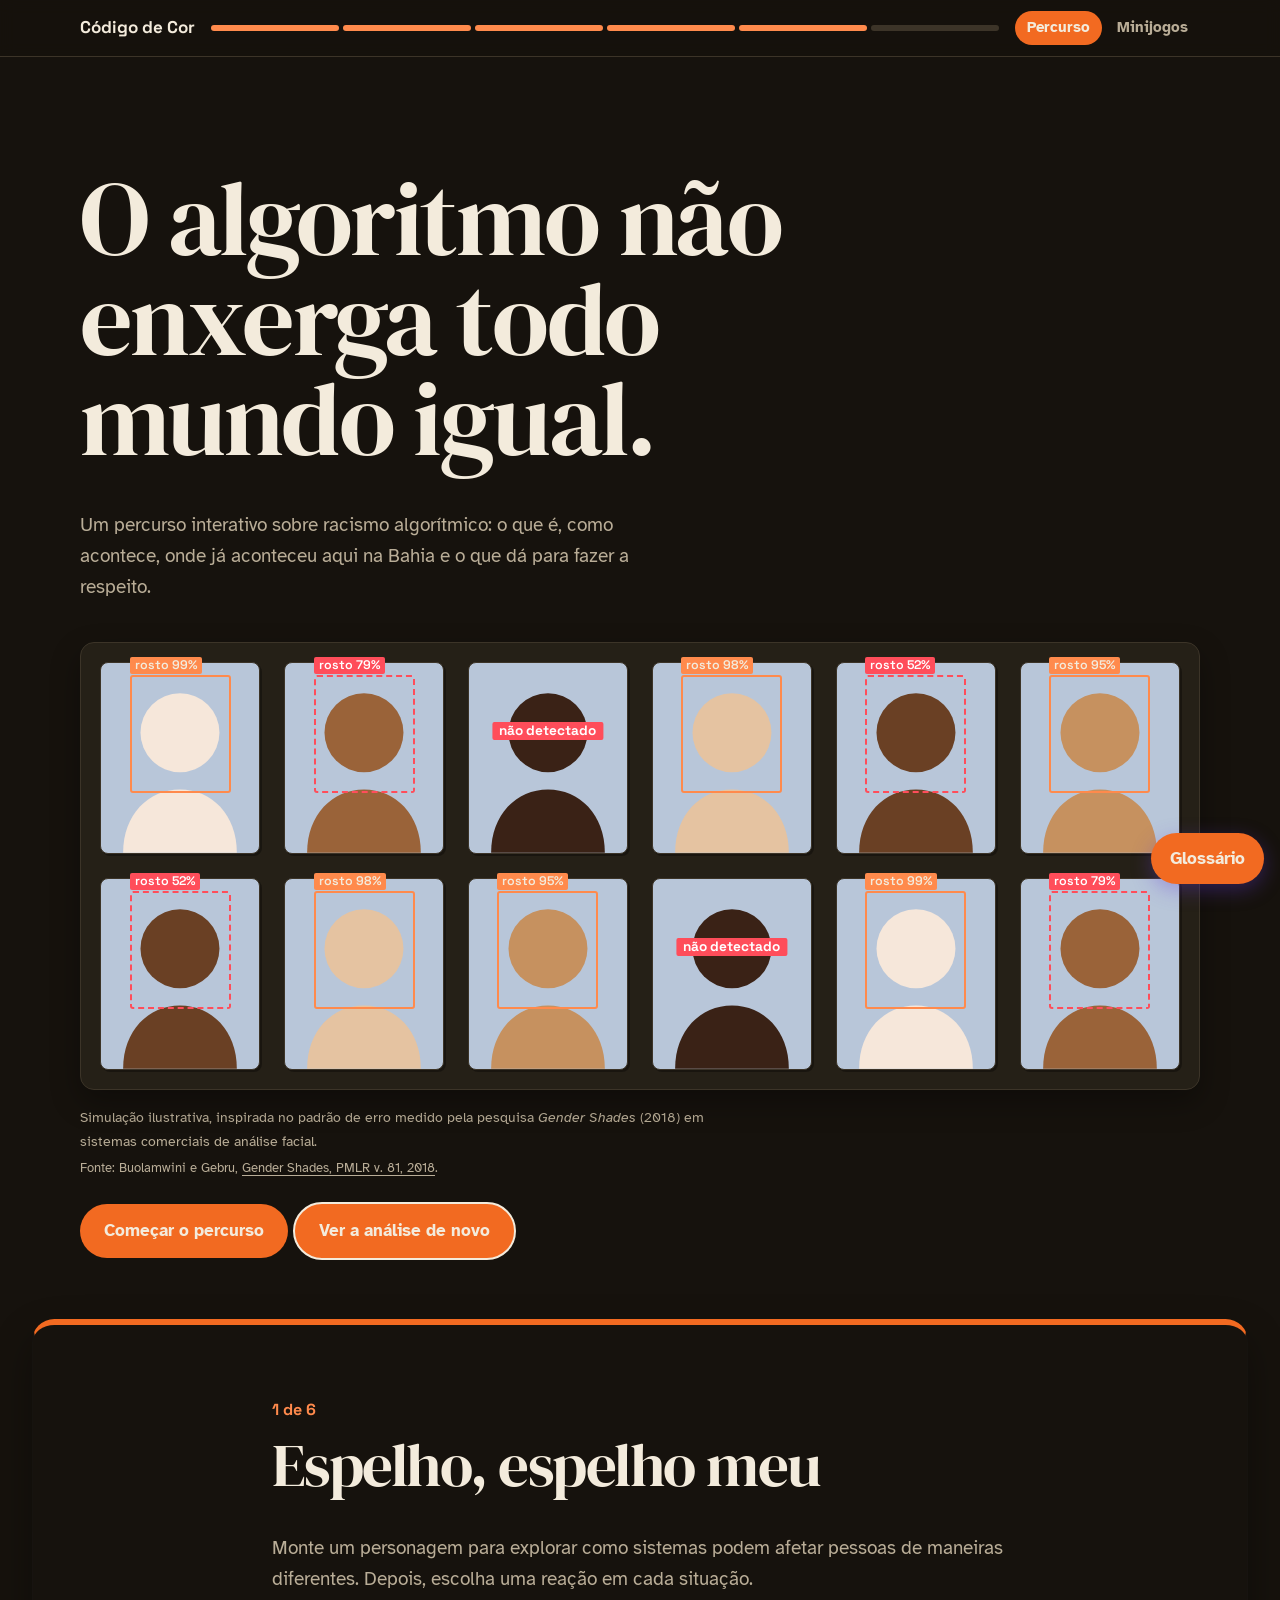
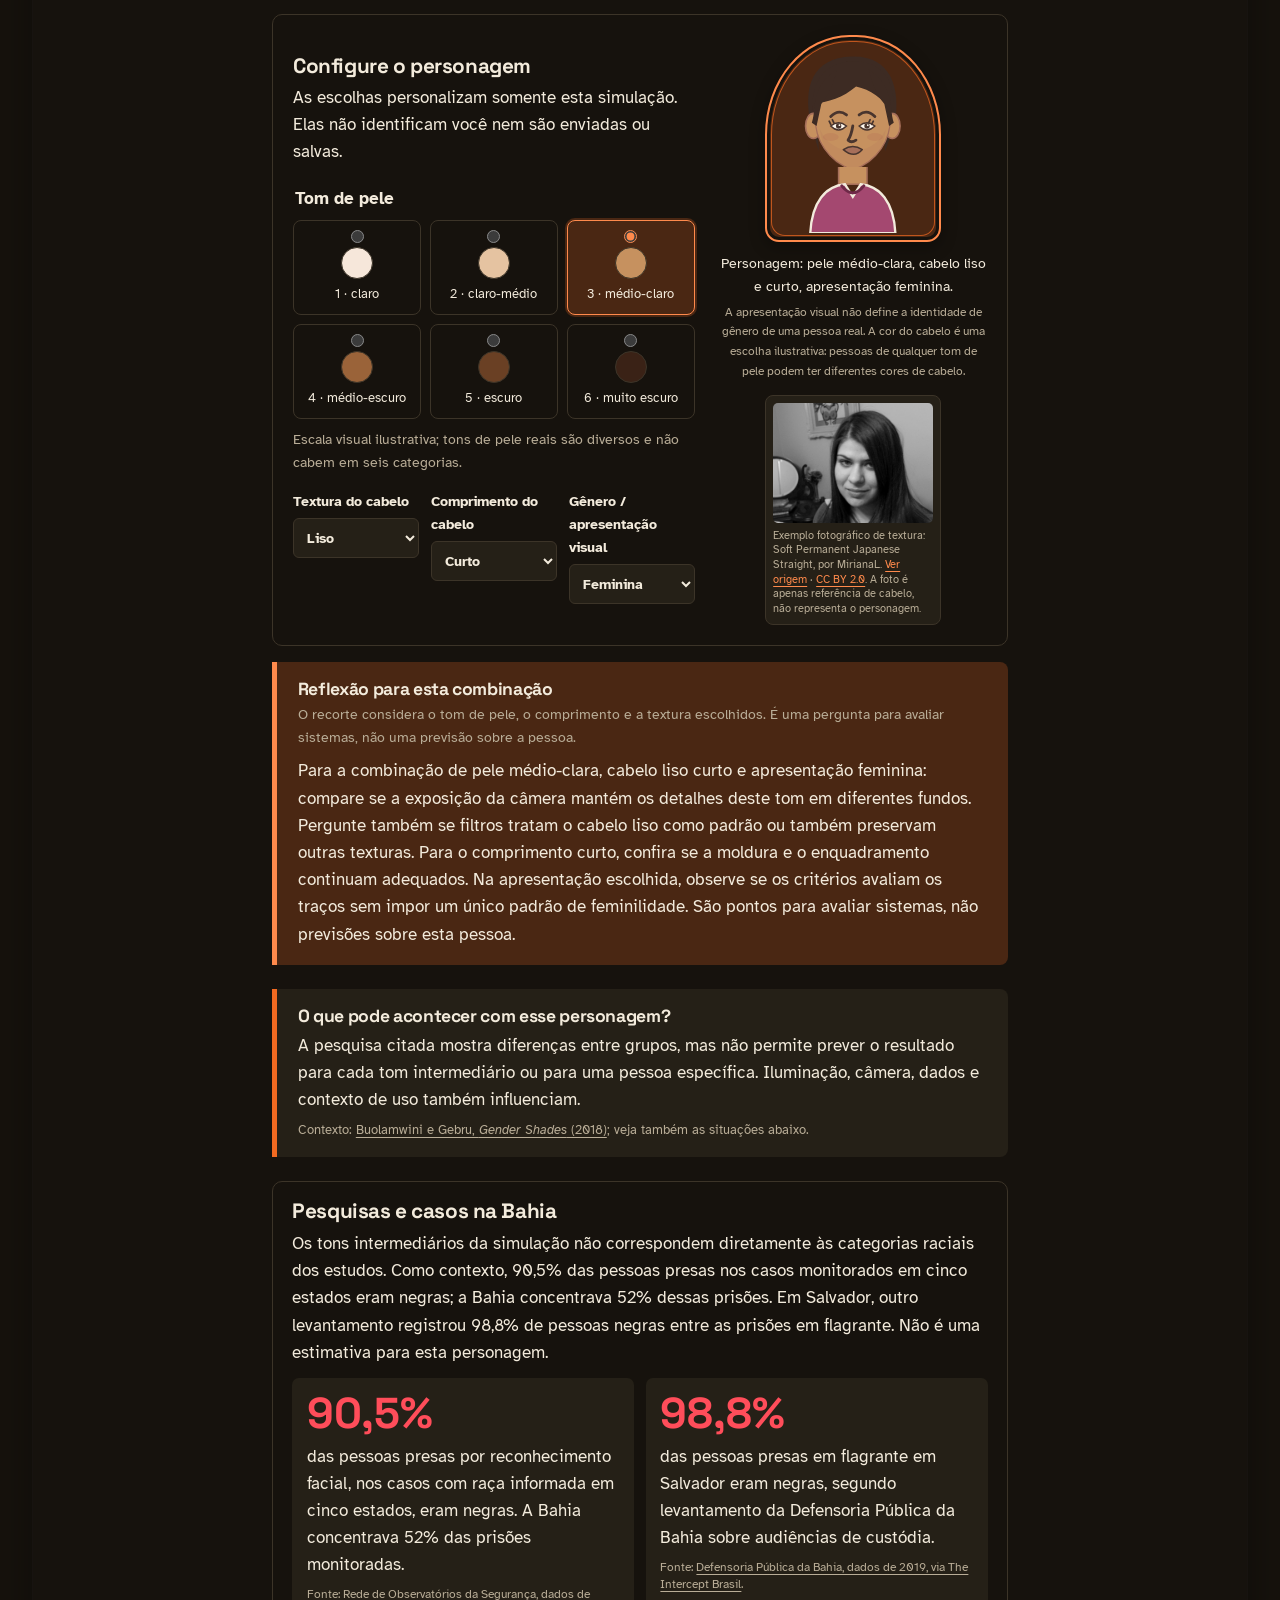
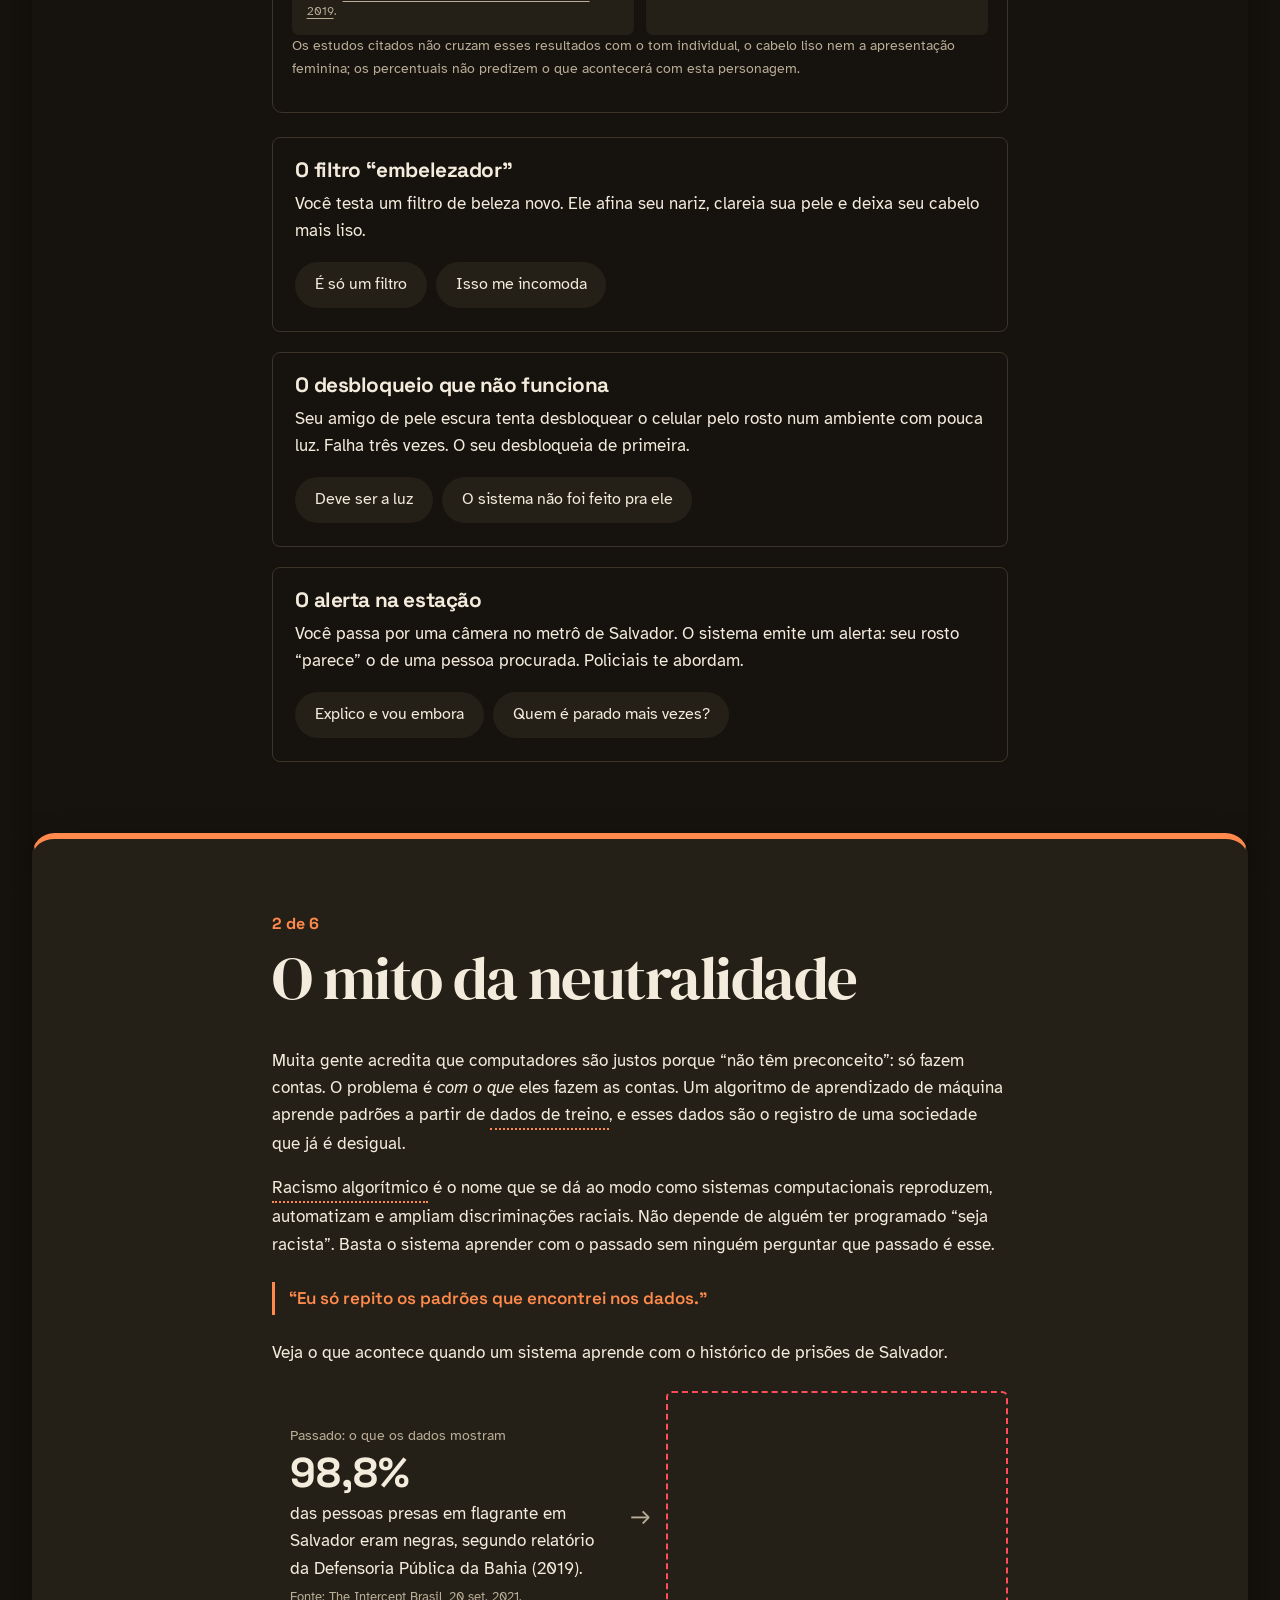
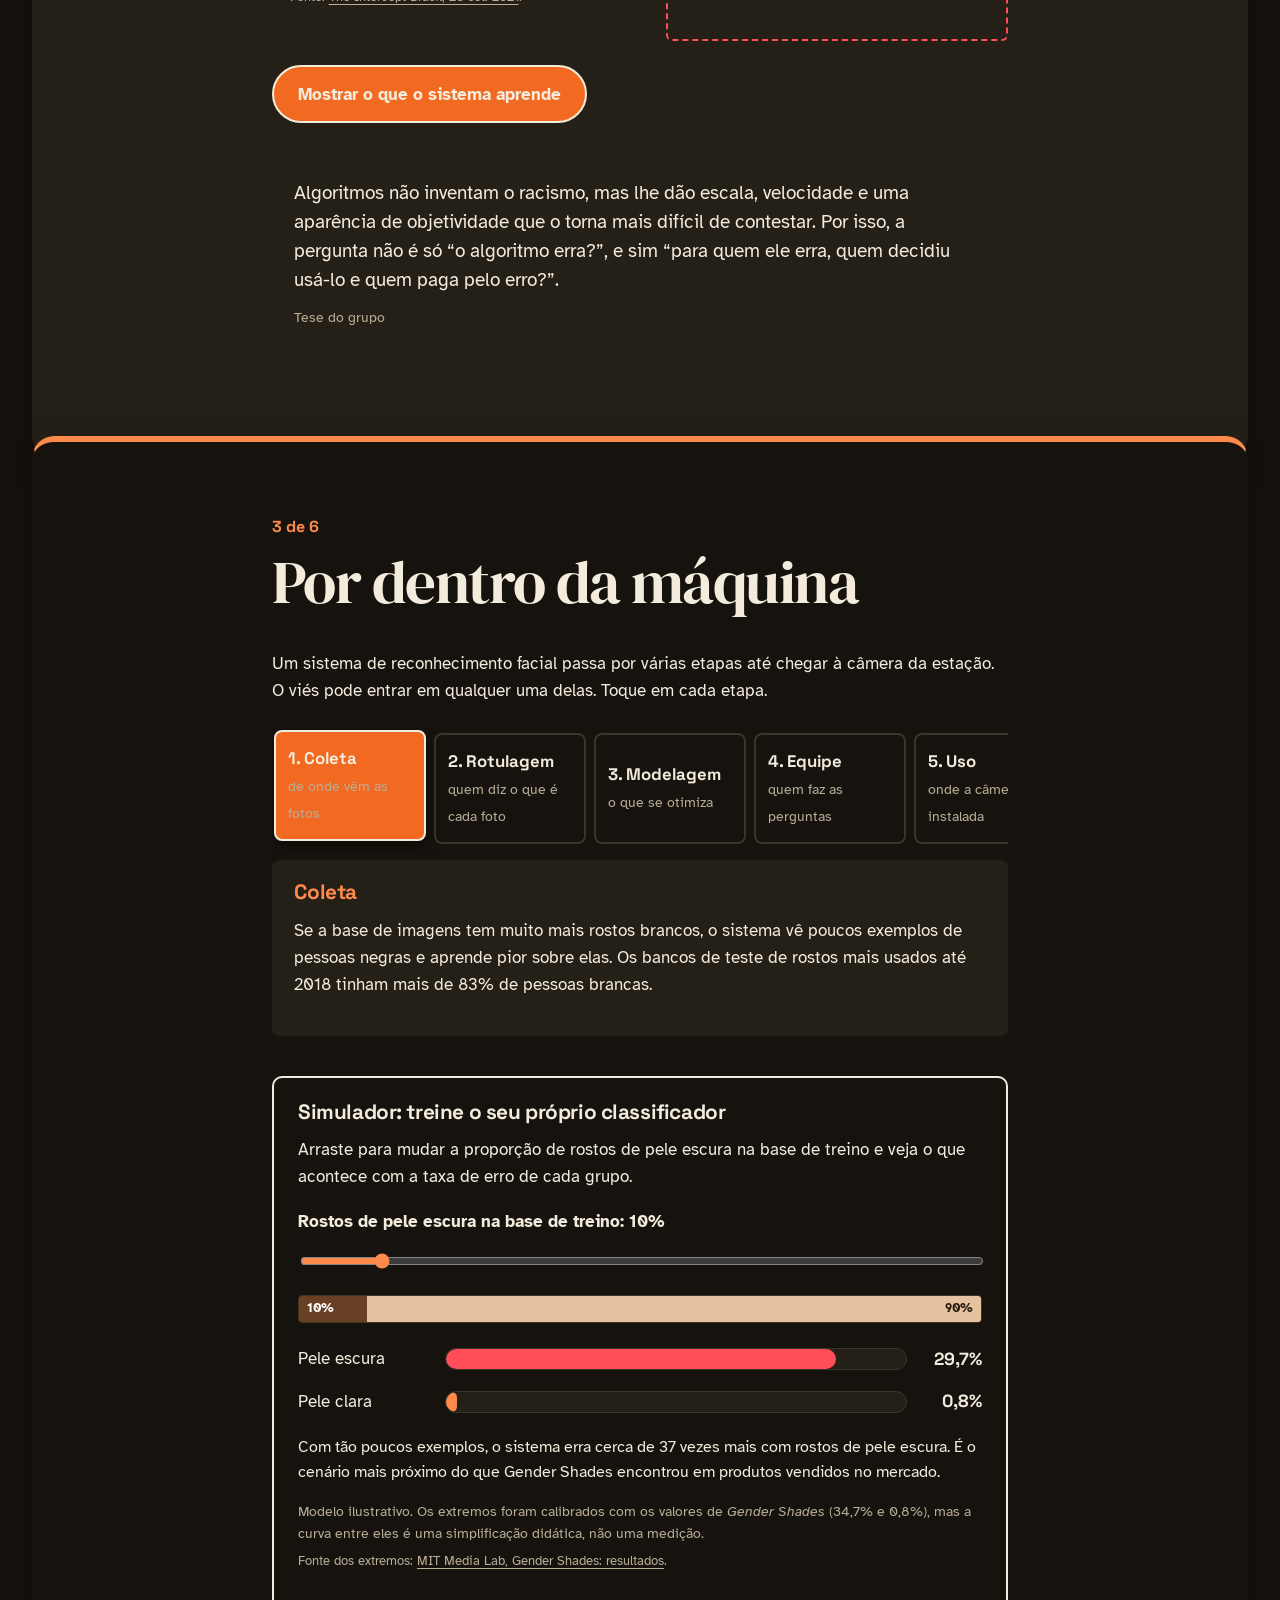
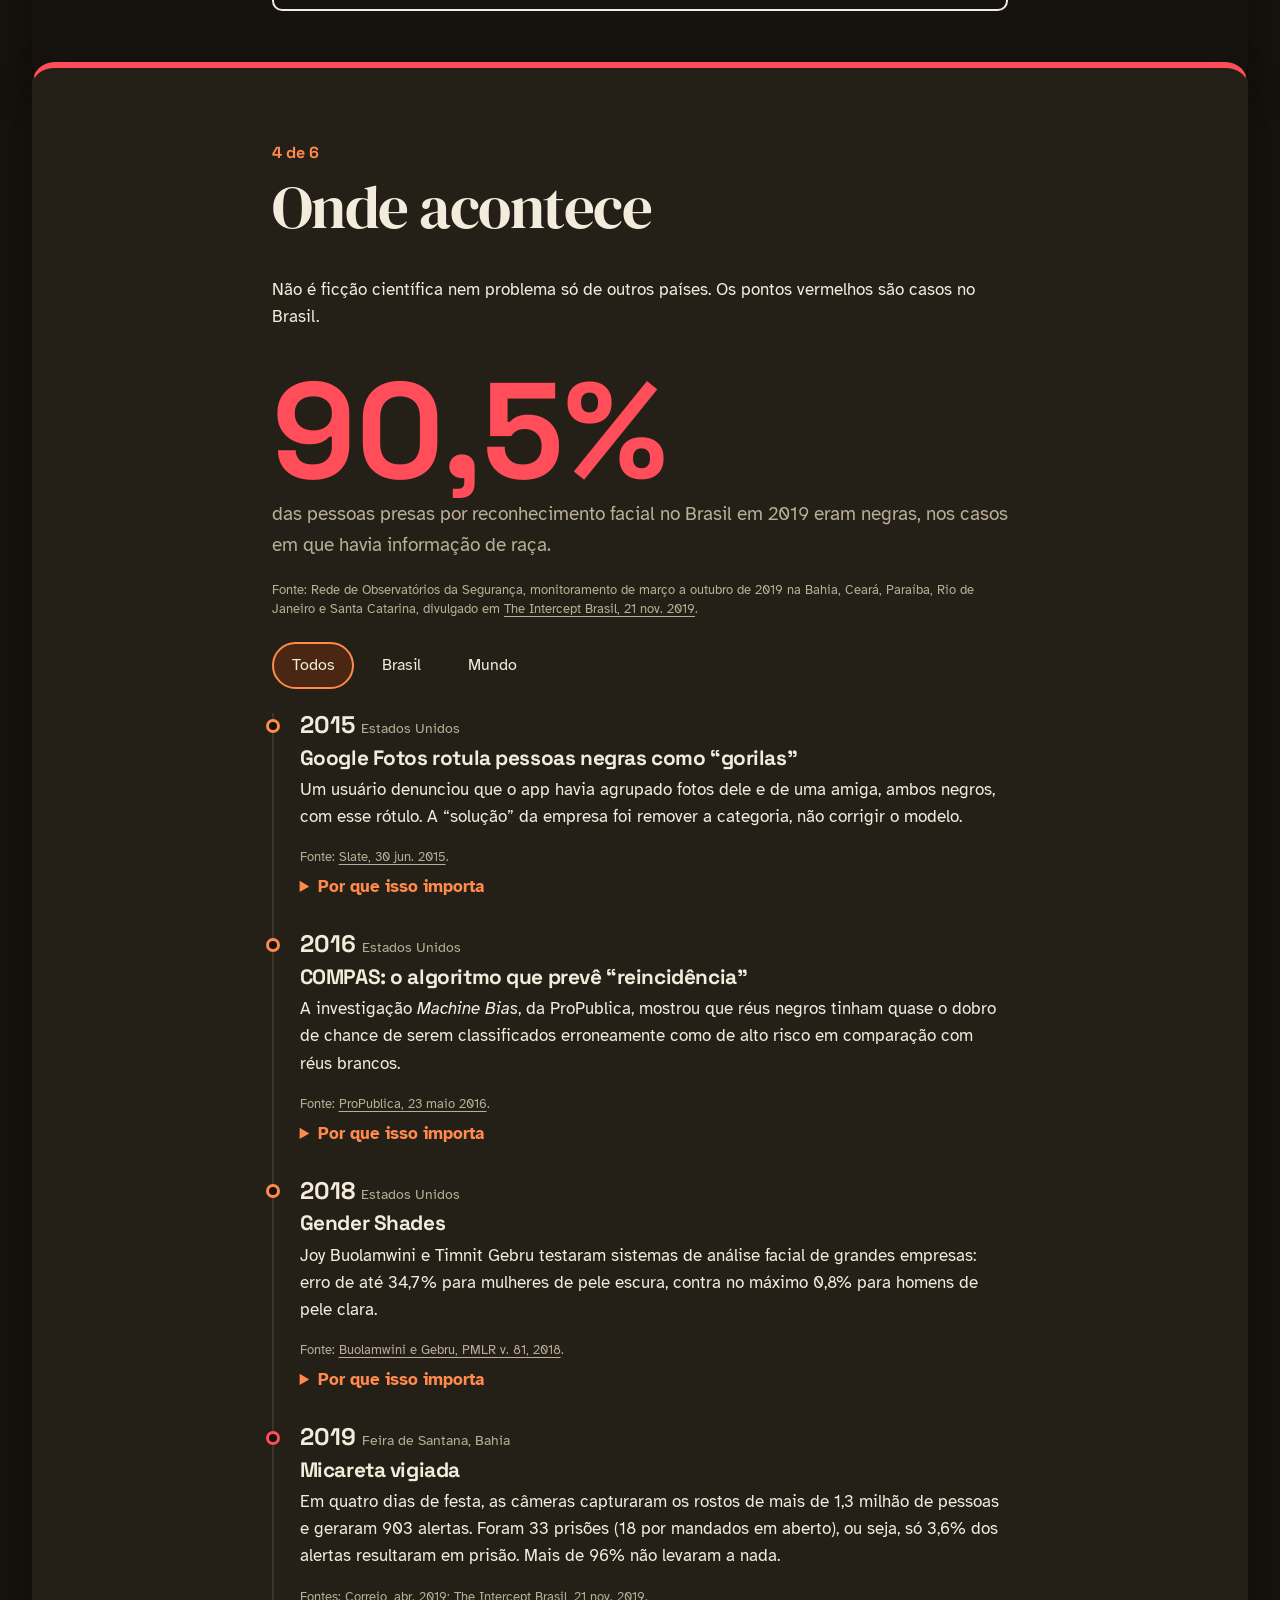
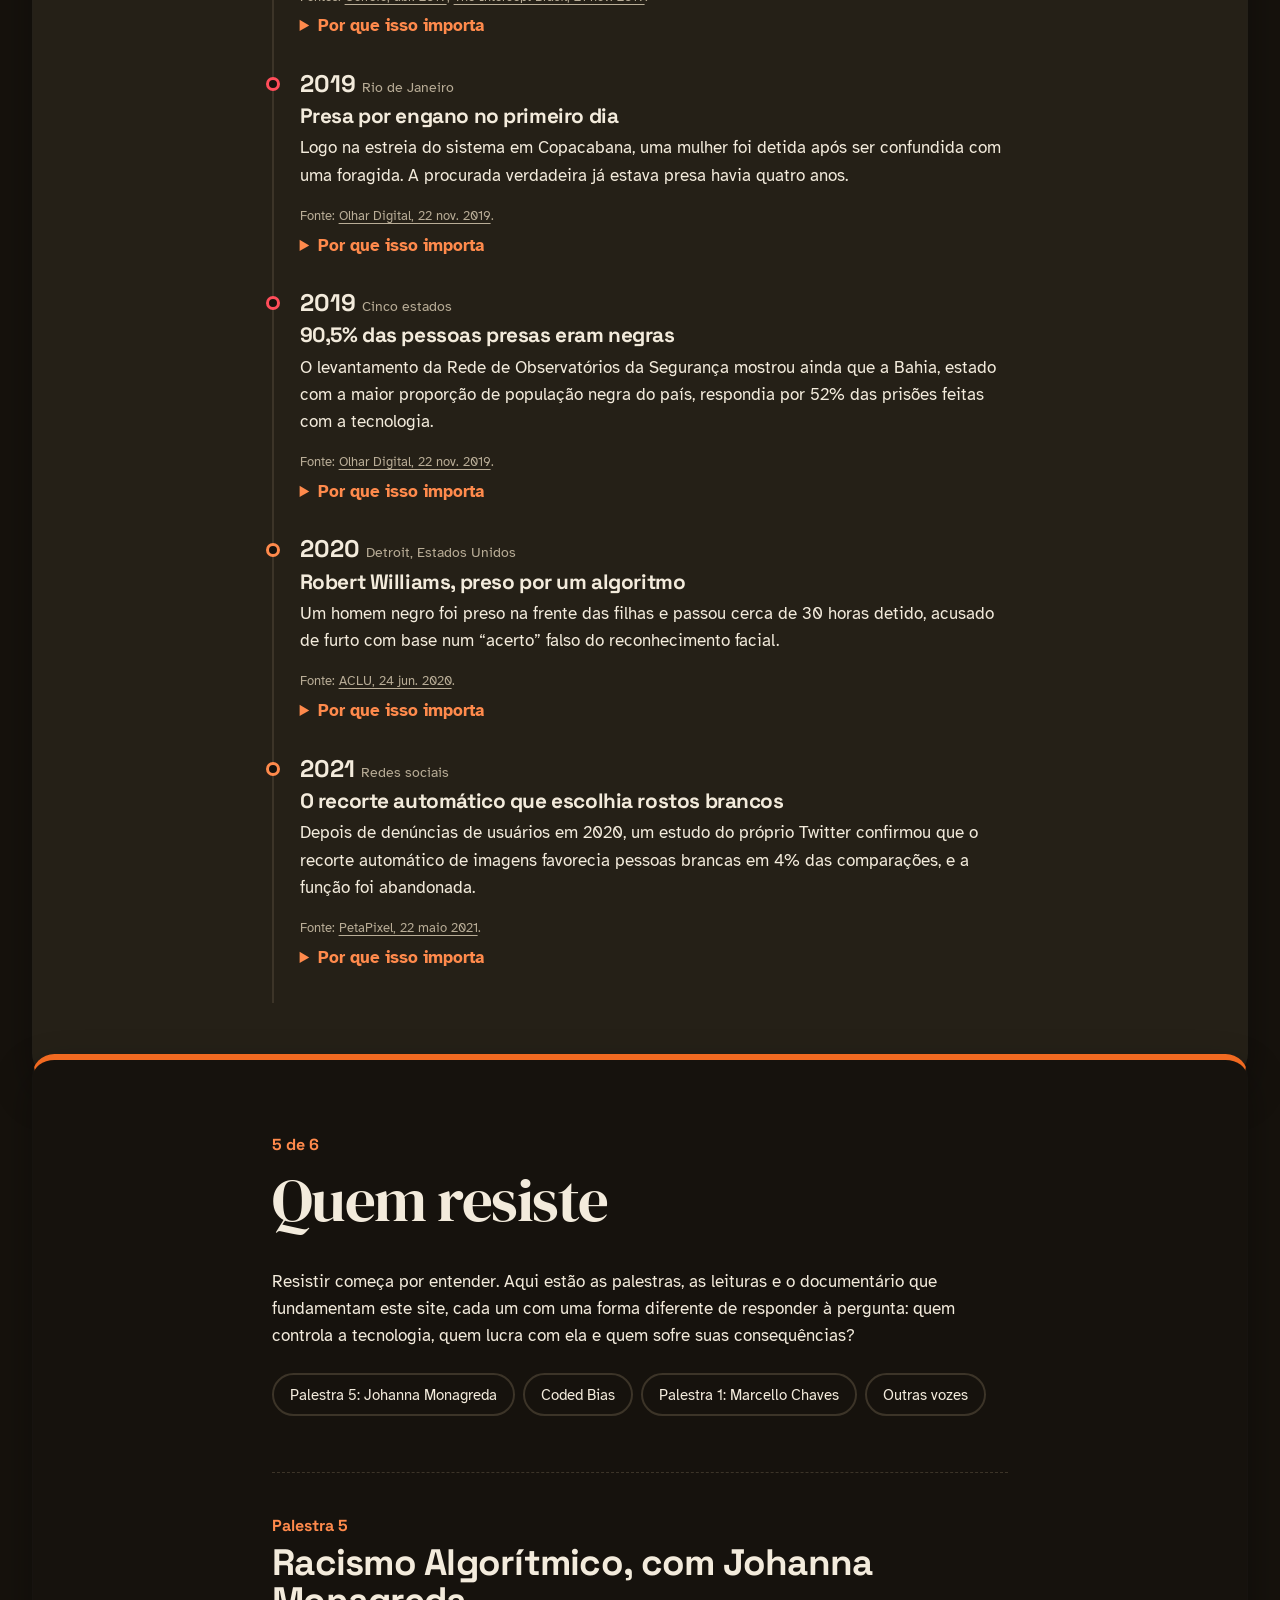
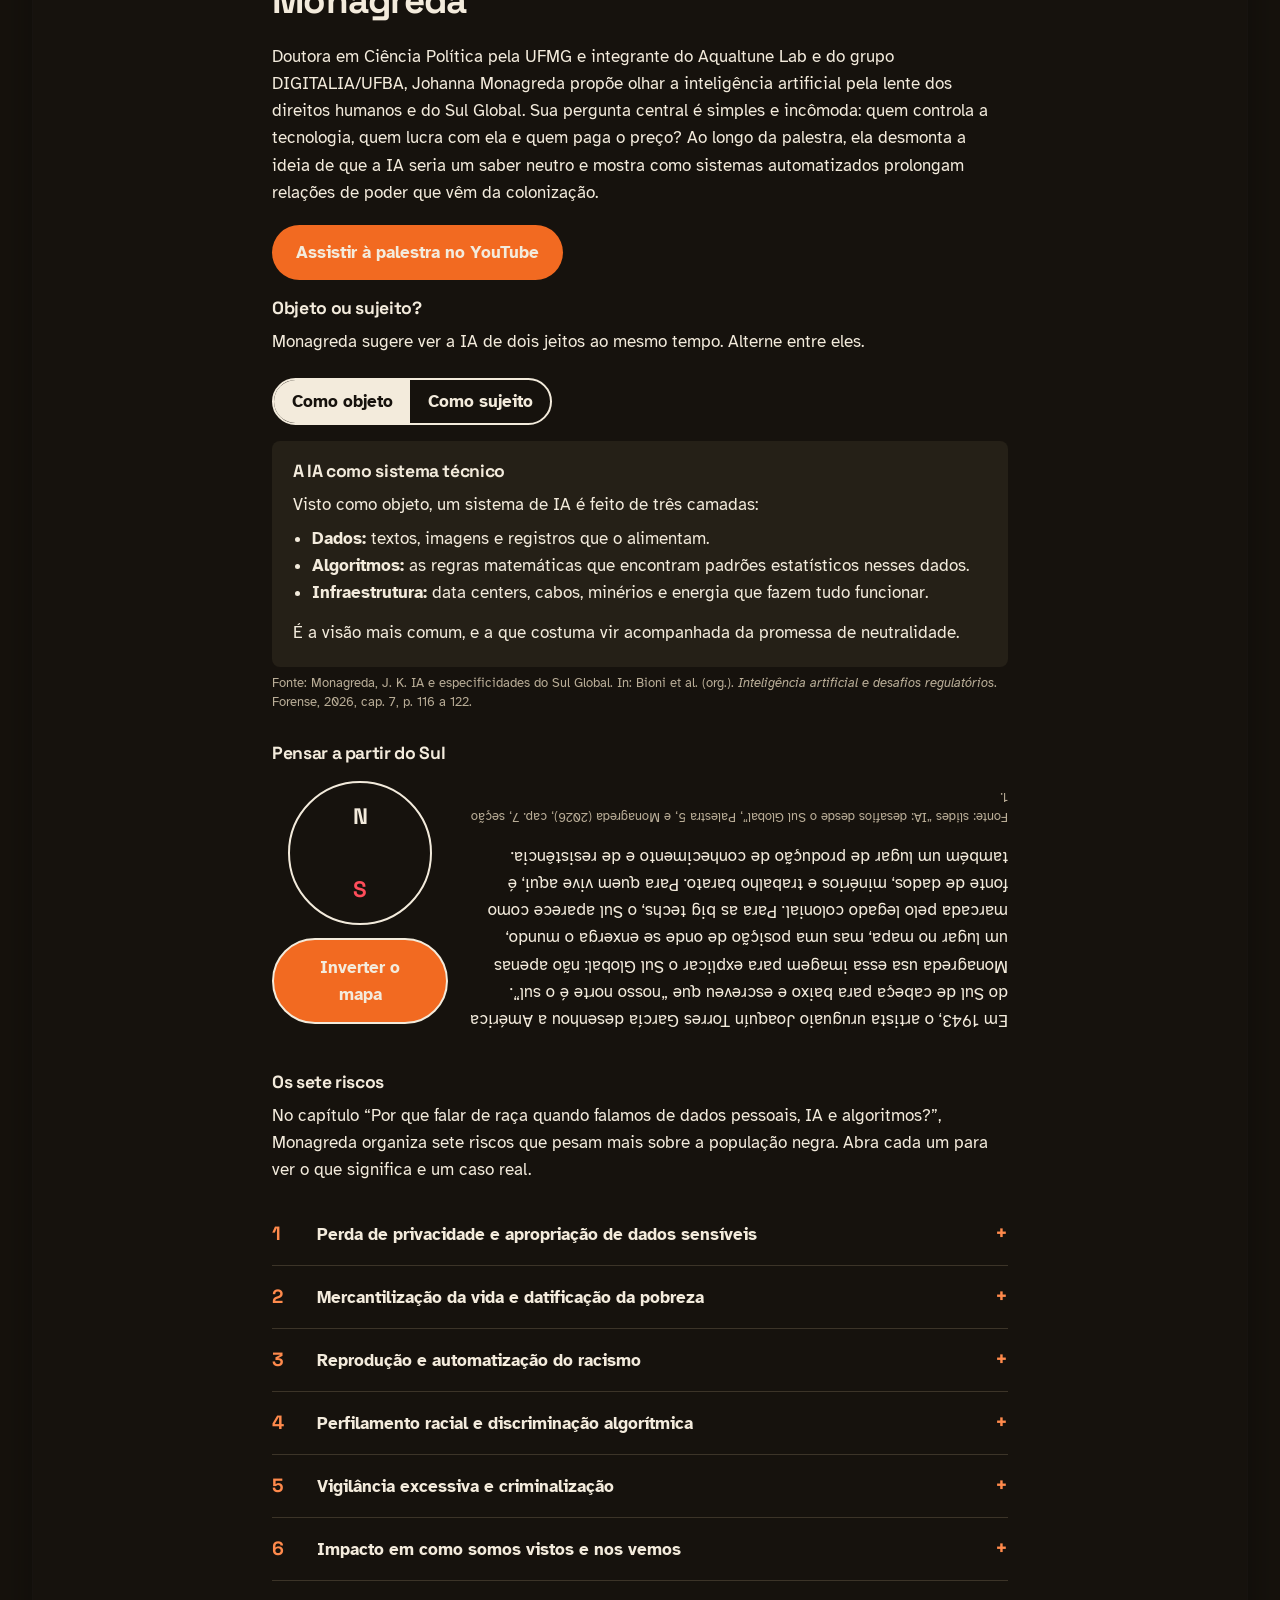
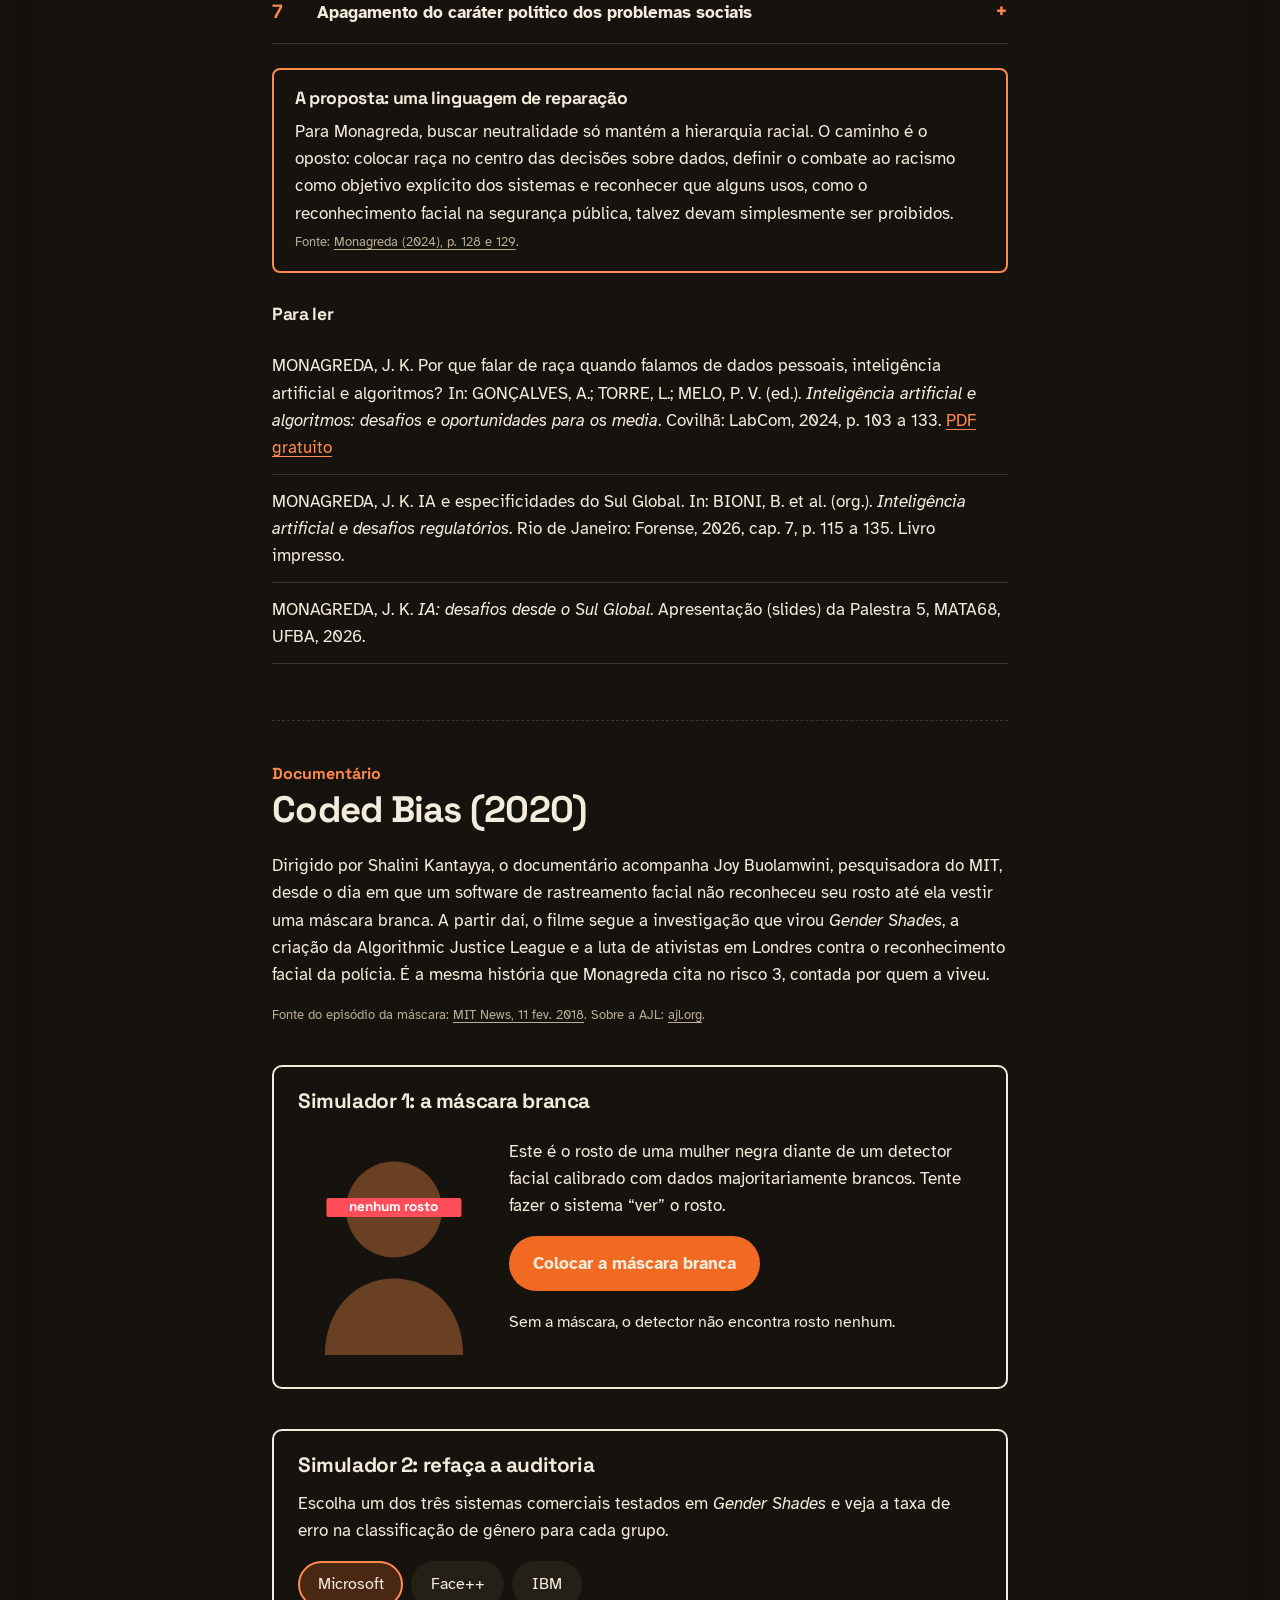
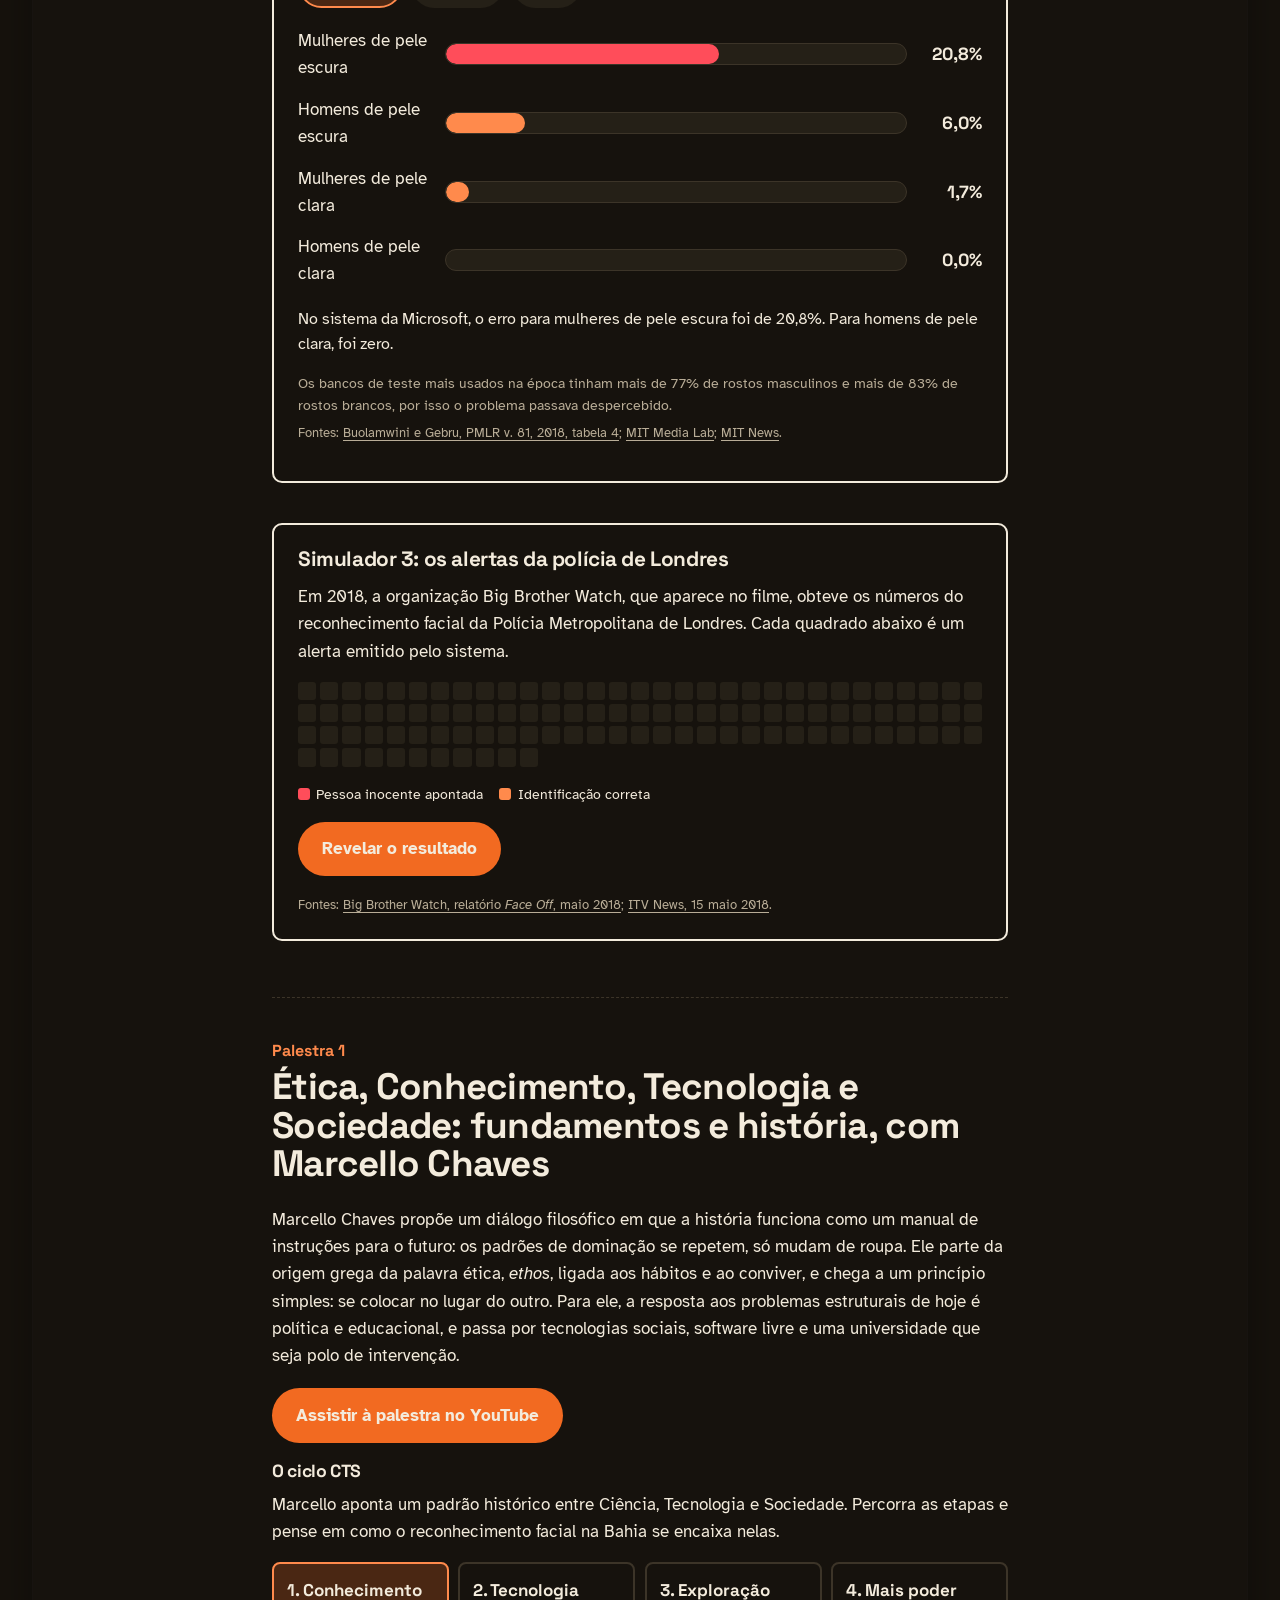
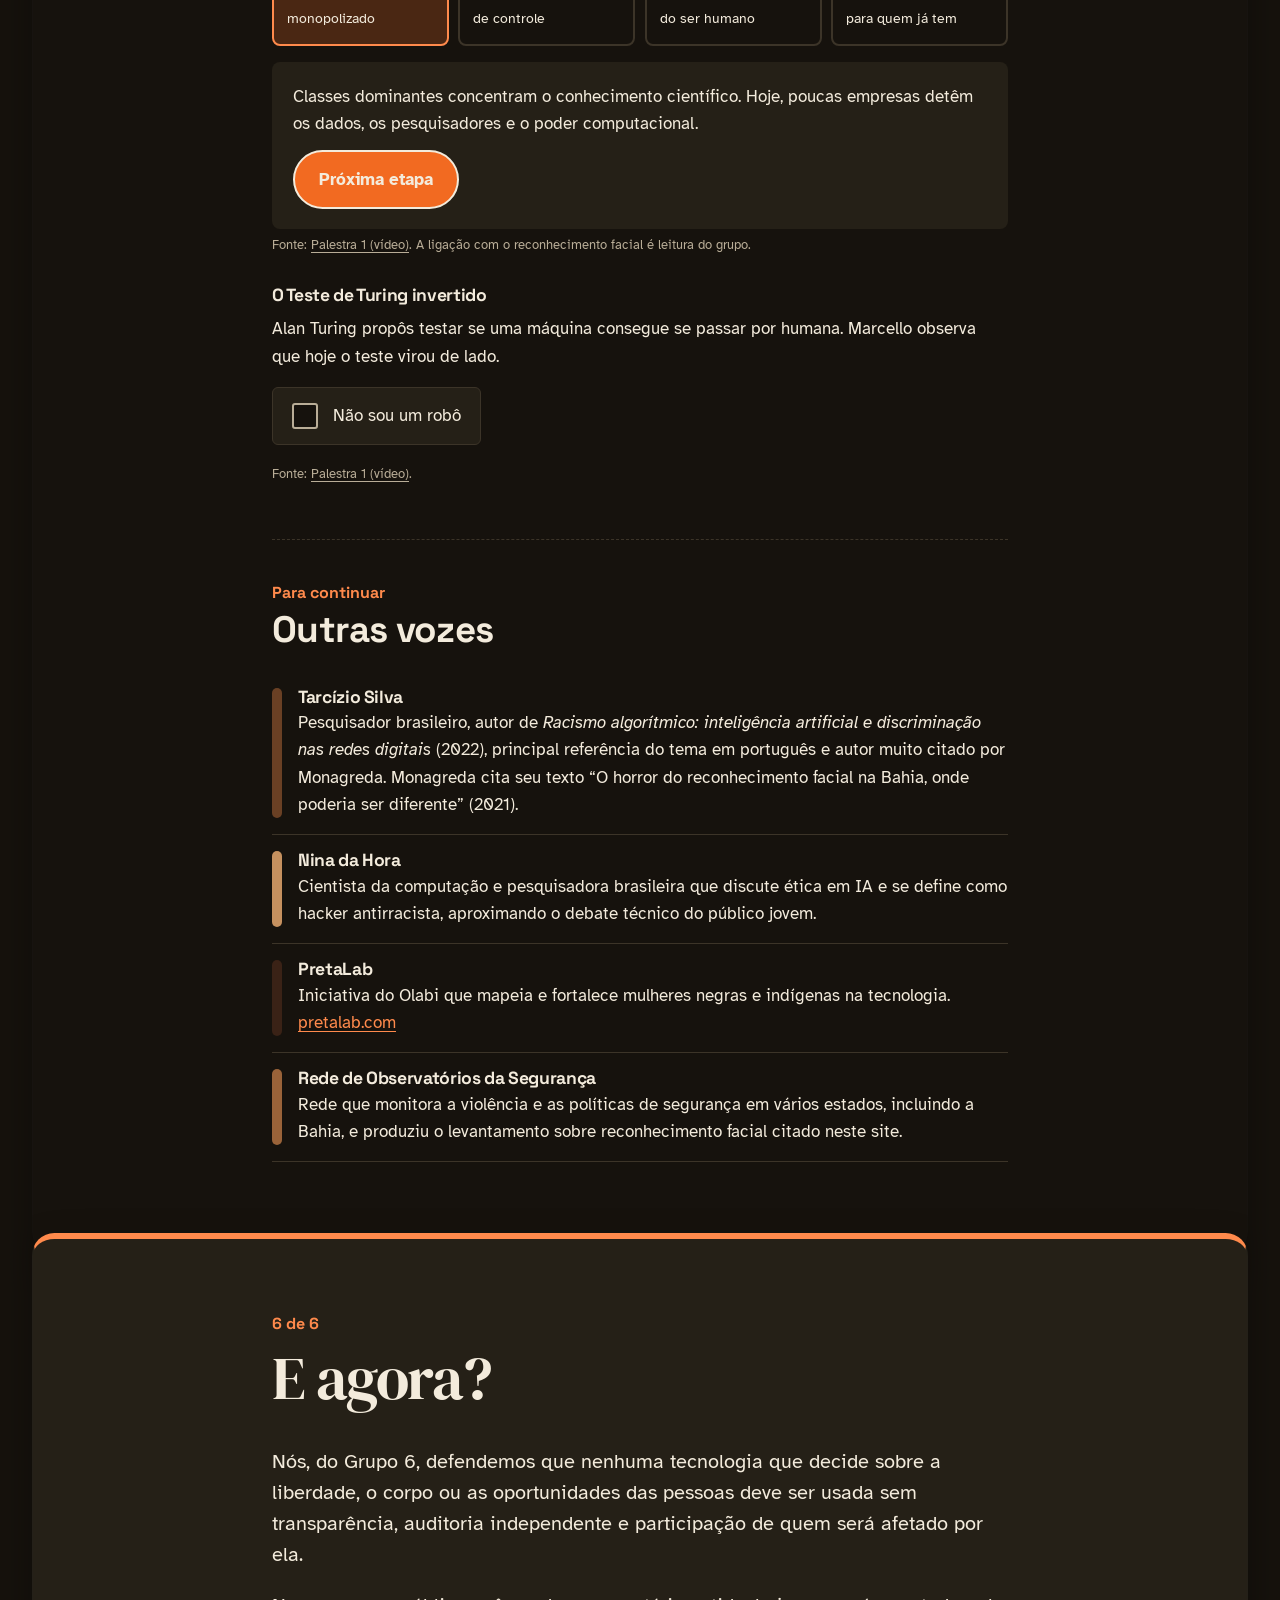
==== commit 71e5263a: "Implementação de ações para mobile e organização de página" ====
--- a/index.html
+++ b/index.html
@@ -1,5 +1,5 @@
 <!DOCTYPE html>
-<html lang="pt-BR">
+<html lang="pt-BR" data-theme="dark">
   <head>
     <meta charset="utf-8">
     <meta name="viewport" content="width=device-width, initial-scale=1, viewport-fit=cover">
@@ -43,6 +43,7 @@
           <div class="wide">
             <h1>O algoritmo não enxerga todo mundo igual.</h1>
             <p class="lead">Um percurso interativo sobre racismo algorítmico: o que é, como acontece, onde já aconteceu aqui na Bahia e o que dá para fazer a respeito.</p>
+            <p class="swipe-hint">Deslize para o lado para avançar pelas etapas.</p>
             <div class="faces" id="faces" role="img" aria-label="Simulação de um sistema de reconhecimento facial analisando doze rostos de tons de pele diferentes. Os rostos de pele clara são detectados com mais de 95% de confiança. Os de pele mais escura recebem confiança baixa ou não são detectados.">
               <div class="scanline"></div>
             </div>
--- a/codigo-de-cor.css
+++ b/codigo-de-cor.css
@@ -2,7 +2,7 @@
 /* Tokens globais: cores de marca, tons da simulação e famílias tipográficas. */
 :root{
   --paper:#FBF8F2; --paper-2:#EFEDF6; --ink:#28243A; --muted:#5D5A70;
-  --machine:#514783; --machine-soft:#E8E3F5; --alert:#A13D45; --alert-soft:#F7E5E4;
+  --machine:#514783; --machine-soft:#E8E3F5; --alert:#B42332; --alert-soft:#FBE1E3;
   --t1:#F6E7DA; --t2:#E5C3A1; --t3:#C6915F; --t4:#9A6339; --t5:#6A4024; --t6:#3A2216;
   --line:#D8D4E3; --spark:#DEA92F; --meter-border:#5D5A70; --mask-none-color:#FFF8EC;
   --stage-1:#FBF3DF; --stage-2:#F0ECF8; --stage-3:#EAF3F1; --stage-4:#F8E9E8;
@@ -18,7 +18,7 @@
 @media (prefers-color-scheme: dark){
   :root:not([data-theme="light"]){
     --paper:#16120D; --paper-2:#252017; --ink:#F3EBDC; --muted:#B9AD97;
-    --machine:#FF8A4C; --machine-soft:#4A2713; --alert:#FF7A70; --alert-soft:#4A1E1B;
+    --machine:#FF8A4C; --machine-soft:#4A2713; --alert:#FF4D5A; --alert-soft:#57151D;
     --line:#3C3428; --spark:#F26A21; --meter-border:#3C3428; --mask-none-color:var(--alert);
     --stage-1:#16120D; --stage-2:#252017; --stage-3:#16120D; --stage-4:#252017;
     --stage-5:#16120D; --stage-6:#252017; --stage-quiz:#16120D;
@@ -27,7 +27,7 @@
 }
 :root[data-theme="dark"]{
   --paper:#16120D; --paper-2:#252017; --ink:#F3EBDC; --muted:#B9AD97;
-  --machine:#FF8A4C; --machine-soft:#4A2713; --alert:#FF7A70; --alert-soft:#4A1E1B;
+  --machine:#FF8A4C; --machine-soft:#4A2713; --alert:#FF4D5A; --alert-soft:#57151D;
   --line:#3C3428; --spark:#F26A21; --meter-border:#3C3428; --mask-none-color:var(--alert);
   --stage-1:#16120D; --stage-2:#252017; --stage-3:#16120D; --stage-4:#252017;
   --stage-5:#16120D; --stage-6:#252017; --stage-quiz:#16120D;
@@ -98,6 +98,7 @@
 .btn-ghost:hover{border-color:var(--machine); background:none; color:var(--machine)}
 .hero .btn-ghost{color:var(--ink); border-color:var(--ink)}
 .hero .btn-ghost:hover{border-color:var(--machine); background:var(--machine-soft); color:var(--ink)}
+.swipe-hint{display:none}
 
 /* seções */
 section.stage{padding:clamp(3rem, 7vw, 4.5rem) 0; border:1px solid rgba(36,40,58,.08); border-top:6px solid var(--card-accent, var(--machine)); border-radius:1.4rem; background:var(--card-bg, var(--paper)); box-shadow:0 18px 40px var(--card-shadow)}
@@ -111,6 +112,42 @@
 #resistencia{--card-accent:var(--spark); --card-bg:var(--stage-5); z-index:5}
 #agora{--card-accent:var(--machine); --card-bg:var(--stage-6); z-index:6}
 #quiz{--card-accent:var(--spark); --card-bg:var(--stage-quiz); z-index:7}
+@media (max-width:680px){
+  #percurso{
+    display:flex;
+    width:100%;
+    height:calc(100vh - 56px - env(safe-area-inset-top,0px));
+    height:calc(100dvh - 56px - env(safe-area-inset-top,0px));
+    overflow-x:auto;
+    overflow-y:hidden;
+    overscroll-behavior-x:contain;
+    scroll-snap-type:x mandatory;
+    scroll-behavior:smooth;
+  }
+  #percurso > section{
+    flex:0 0 100%;
+    min-width:0;
+    height:100%;
+    overflow-y:auto;
+    scroll-snap-align:start;
+    scroll-snap-stop:always;
+  }
+  #percurso > section.stage{
+    margin:0;
+    scroll-margin-top:0;
+    border-radius:0;
+    box-shadow:none;
+  }
+  .swipe-hint{
+    display:block;
+    margin:.75rem 0 0;
+    color:var(--machine);
+    font-weight:700;
+  }
+}
+@media (max-width:680px) and (prefers-reduced-motion: reduce){
+  #percurso{scroll-behavior:auto}
+}
 .num{display:block; font-family:var(--display); font-variation-settings:"wdth" 125; font-weight:900; font-size:1rem; color:var(--machine); margin-bottom:.6rem}
 .machine-voice{font-family:var(--display); font-variation-settings:"wdth" 80; font-weight:600; color:var(--machine); border-left:3px solid var(--machine); padding:.2rem 0 .2rem .9rem; margin:1.5rem 0}
 blockquote.thesis{margin:2rem 0; padding:1.5rem 1.5rem 1.5rem 1.4rem; background:var(--paper-2); border-radius:6px; font-size:1.2rem; line-height:1.5}
@@ -435,7 +472,7 @@
 .views a{text-decoration:none; color:var(--muted); font-weight:700; padding:.35rem .75rem; border-radius:999px; font-size:.92rem; white-space:nowrap; transition:background-color .2s ease, color .2s ease, transform .2s ease}
 .views a:hover{color:var(--ink)}
 .views a[aria-current="page"]{background:var(--ink); color:var(--paper)}
-@media (max-width:680px){.steps{display:none}.brand{flex:1}.bar-in{gap:.4rem}.views a{padding:.35rem .45rem}}
+@media (max-width:680px){.steps{display:none}.brand{flex:1}.bar-in{gap:.4rem}.views a{display:inline-flex; align-items:center; min-height:44px; padding:.35rem .25rem; font-size:.88rem}}
 .is-games .steps{visibility:hidden}
 .is-games .fab{display:none}
 
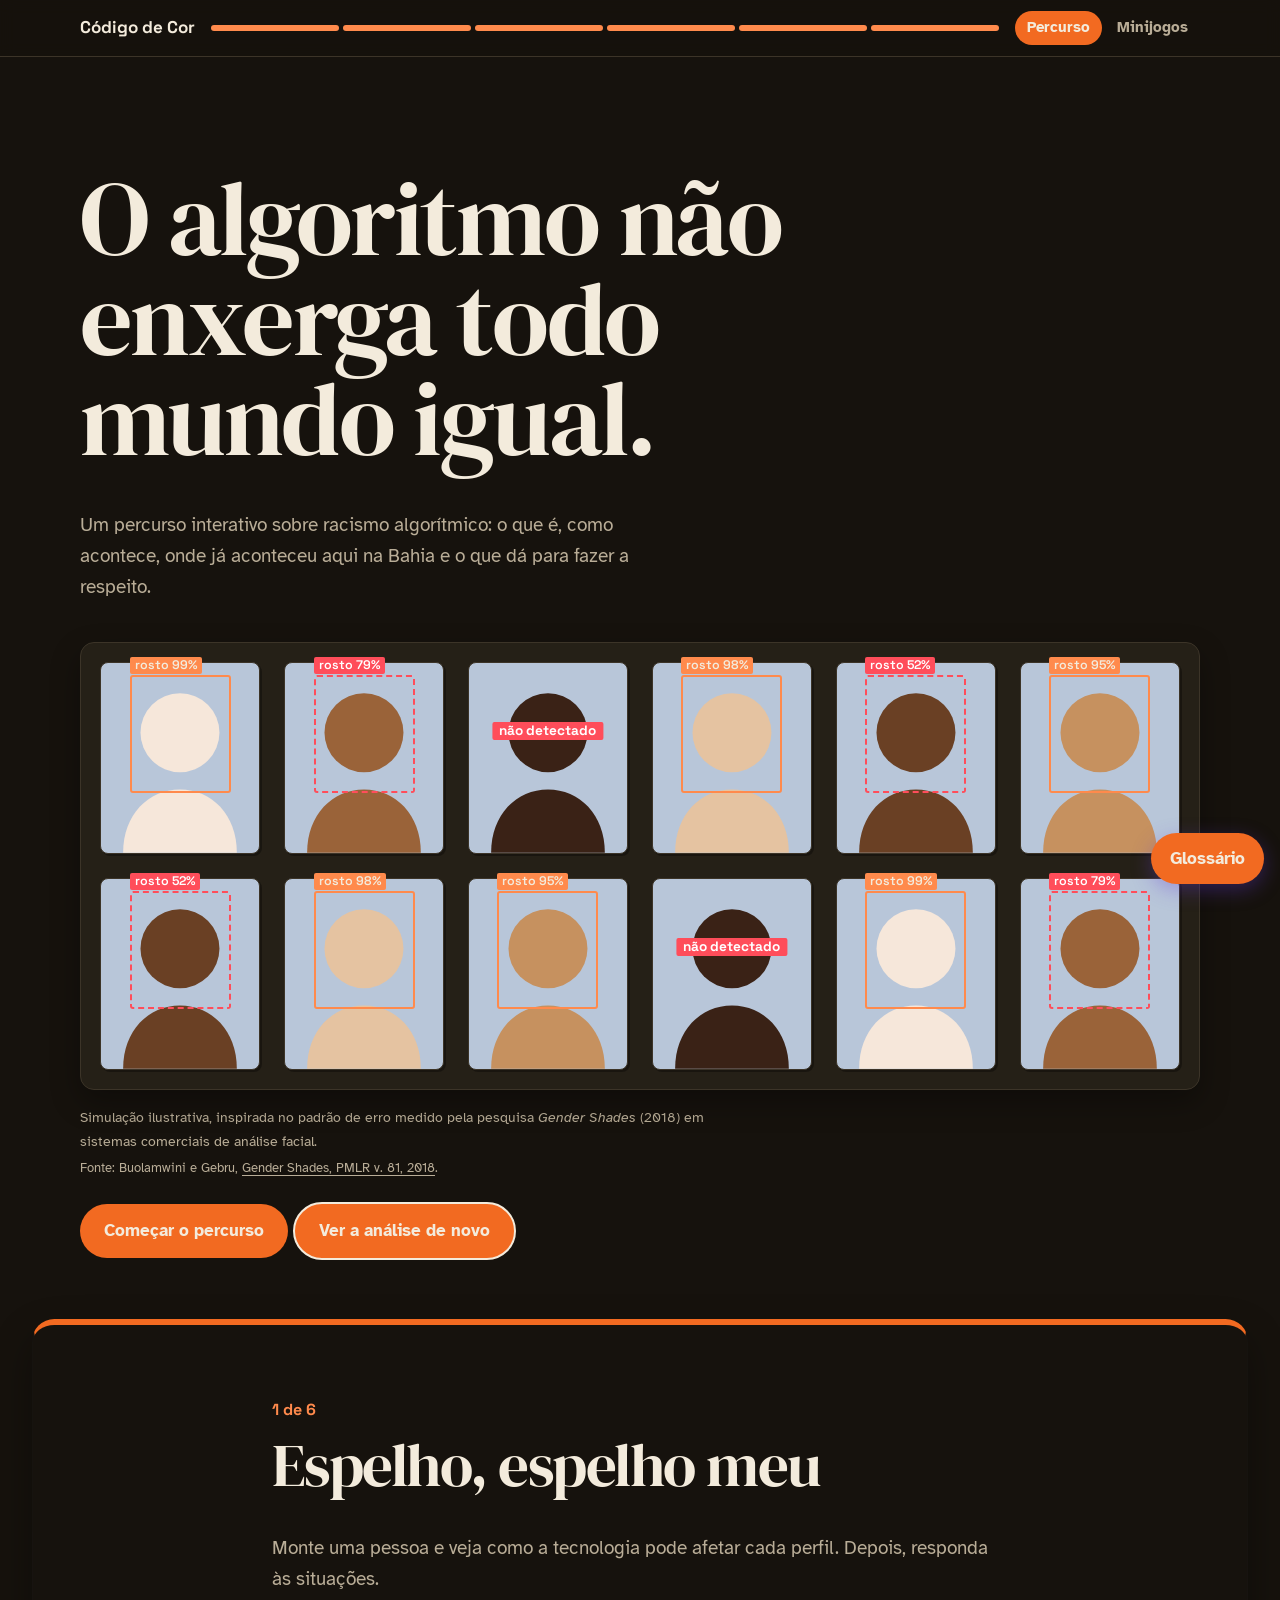
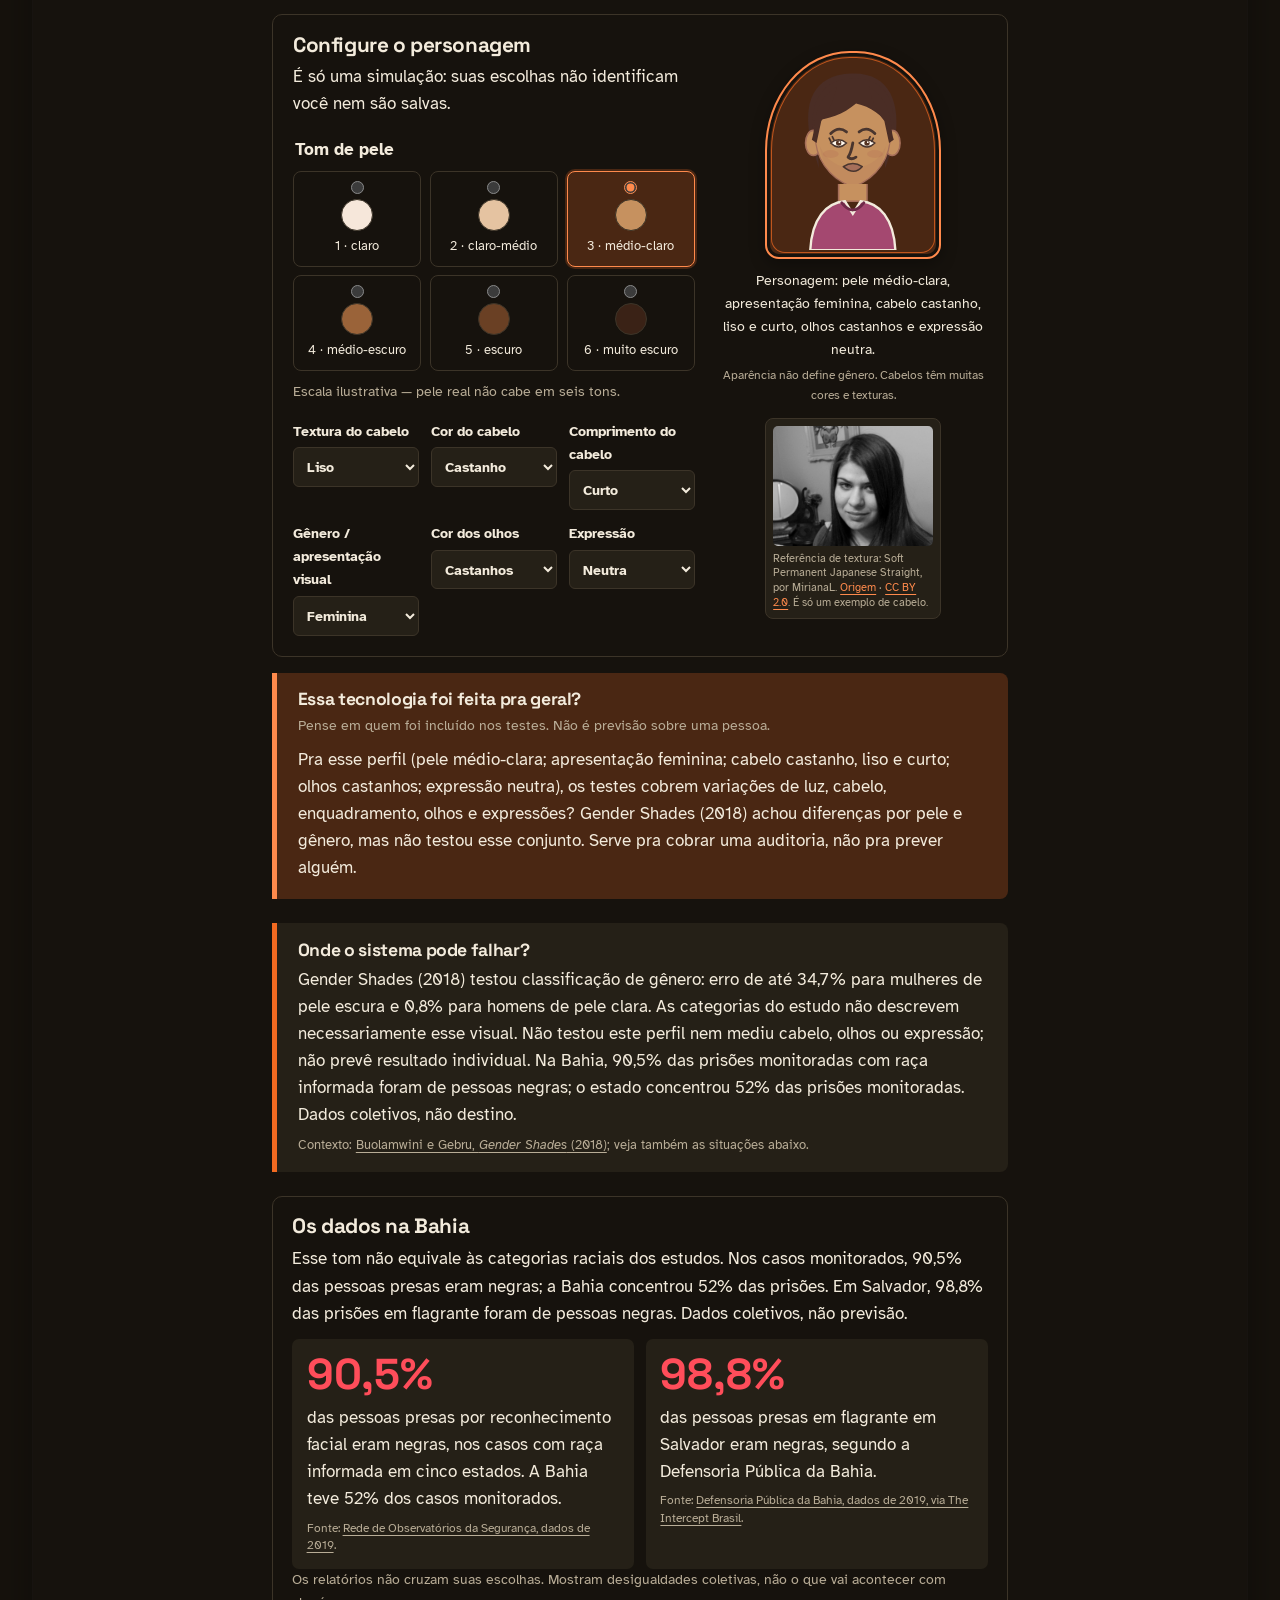
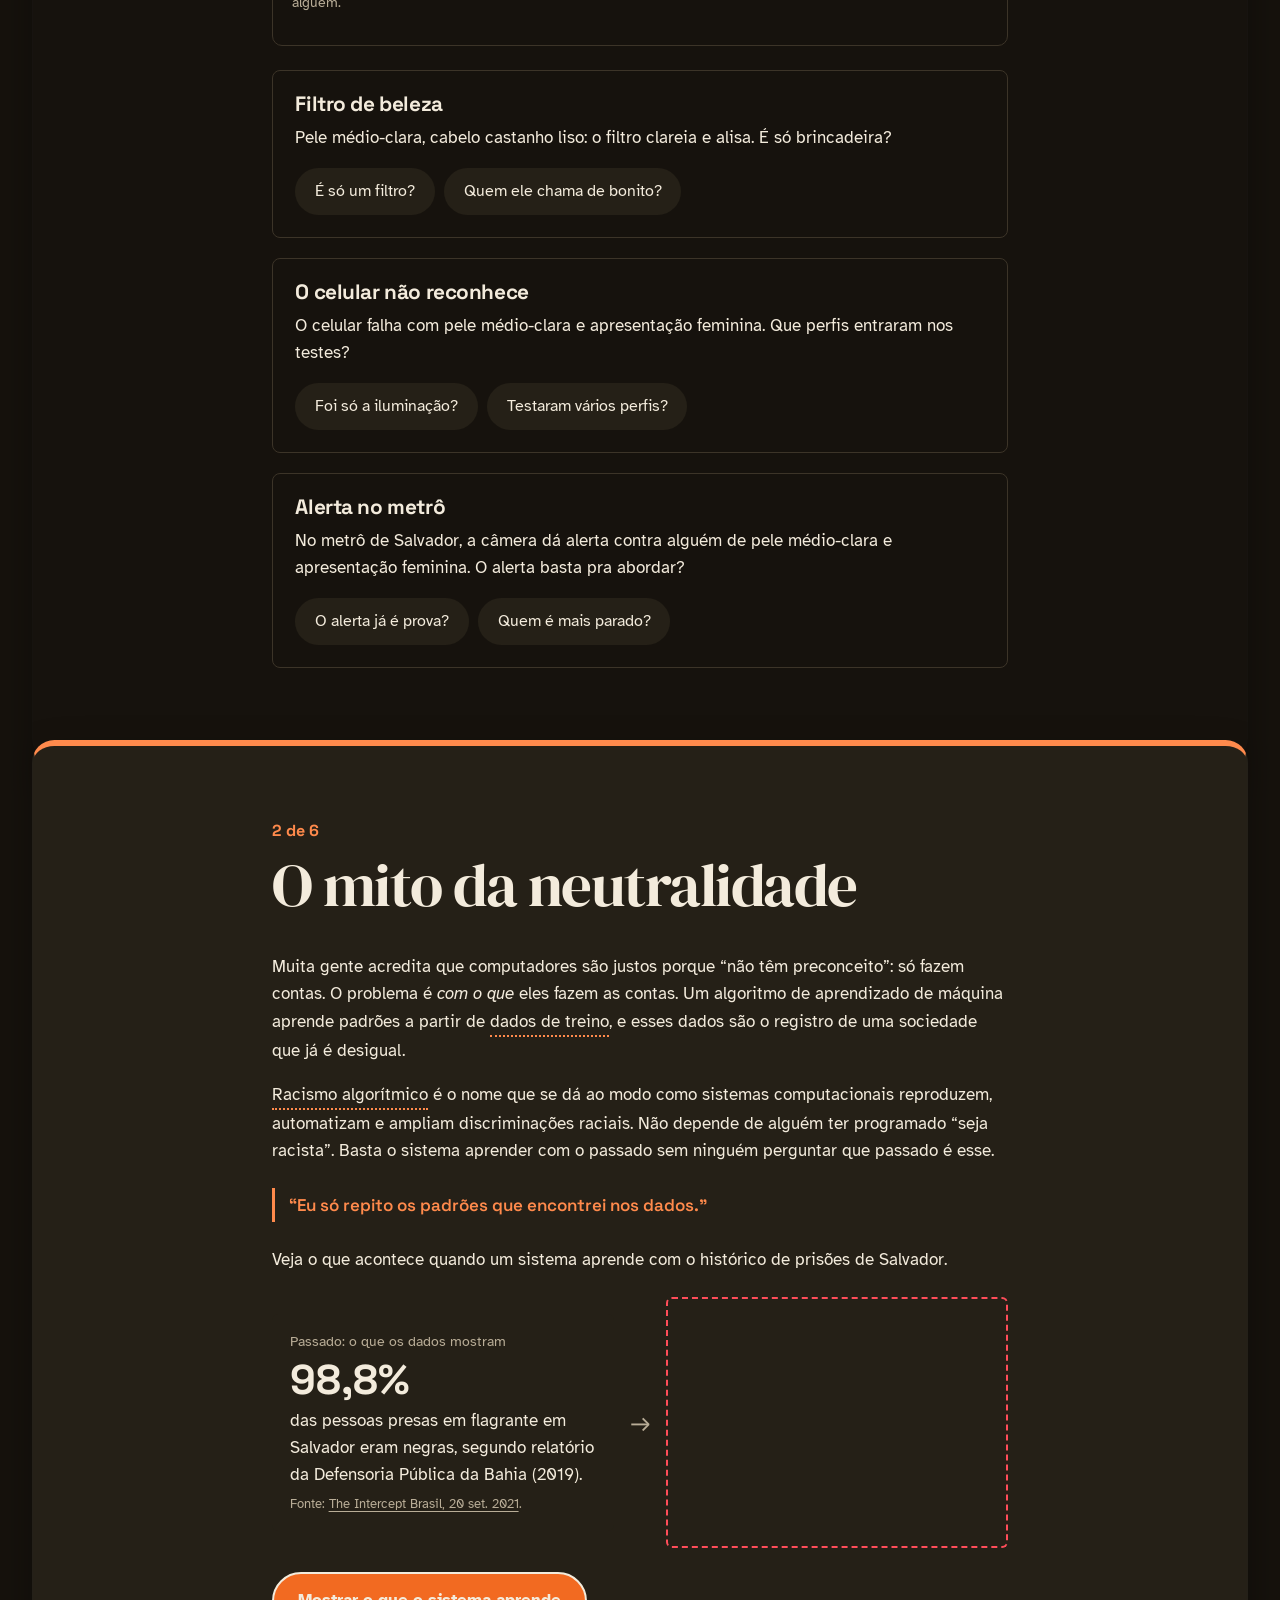
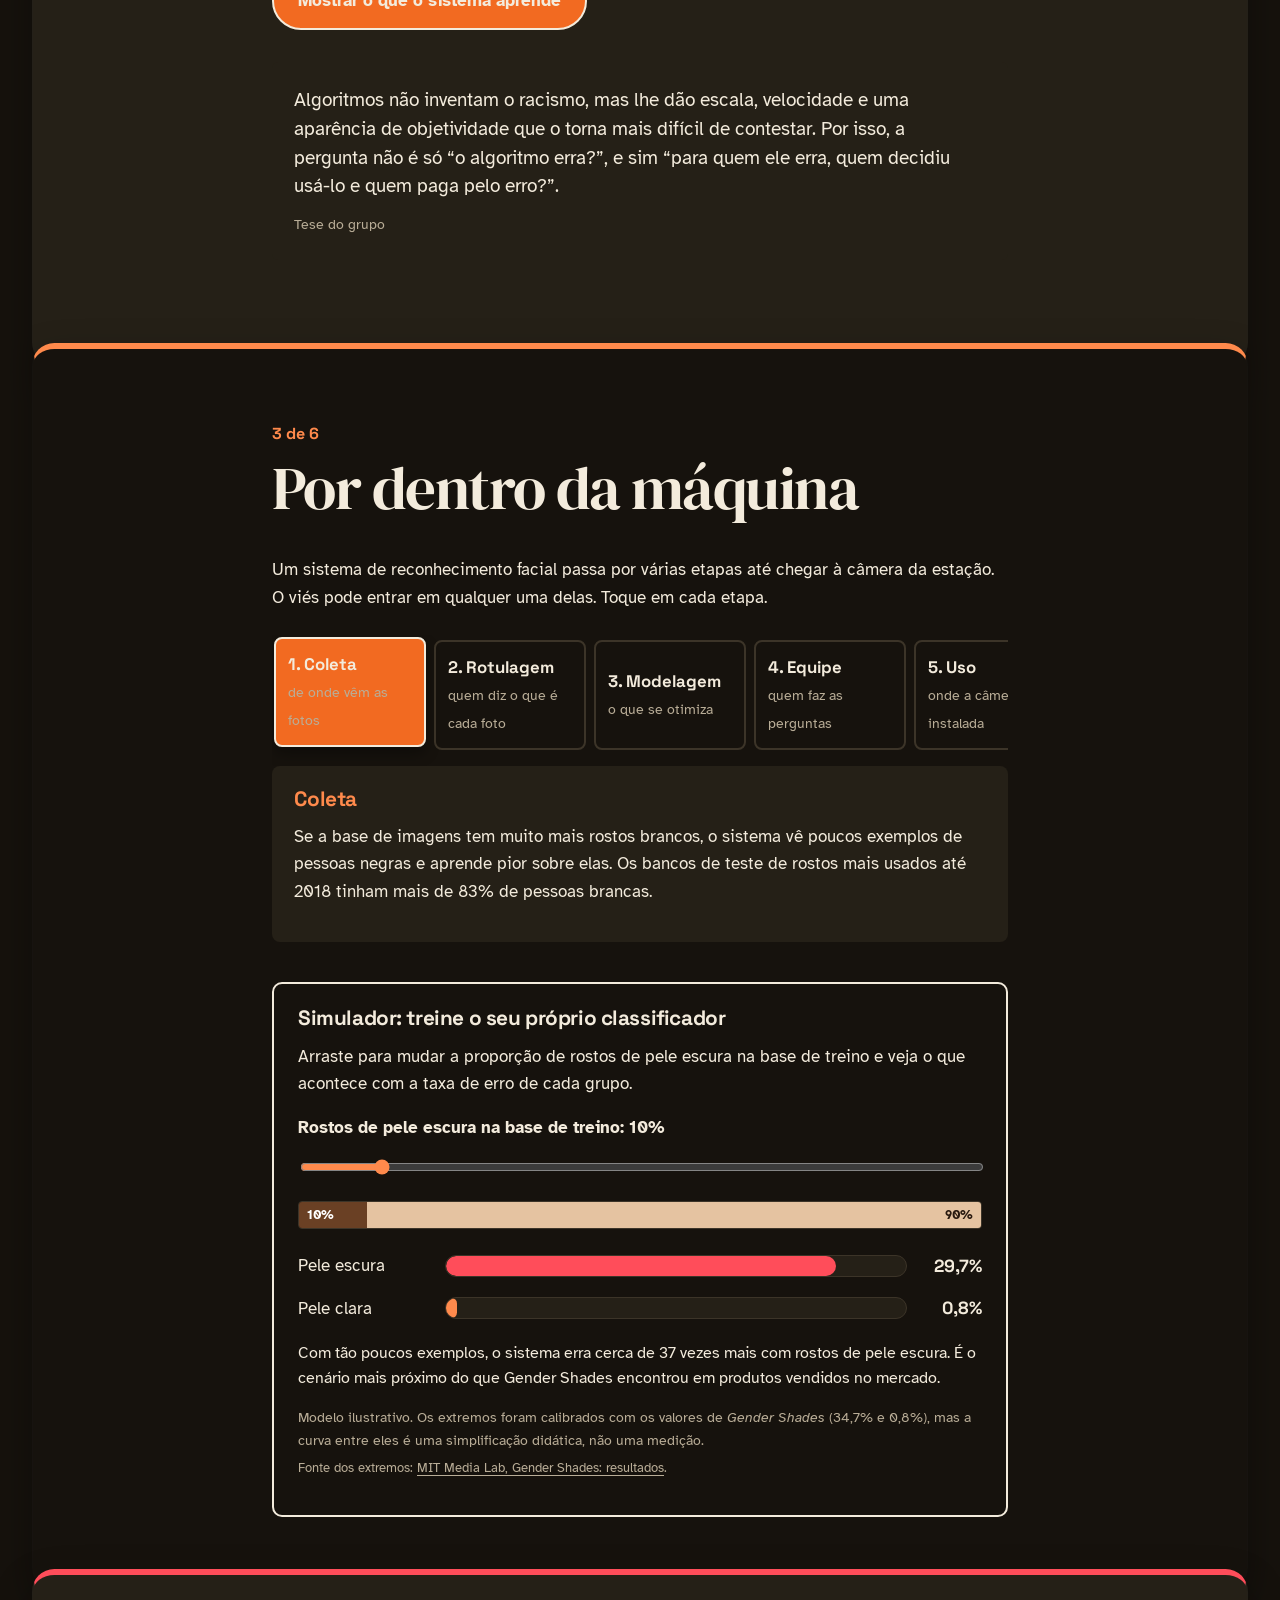
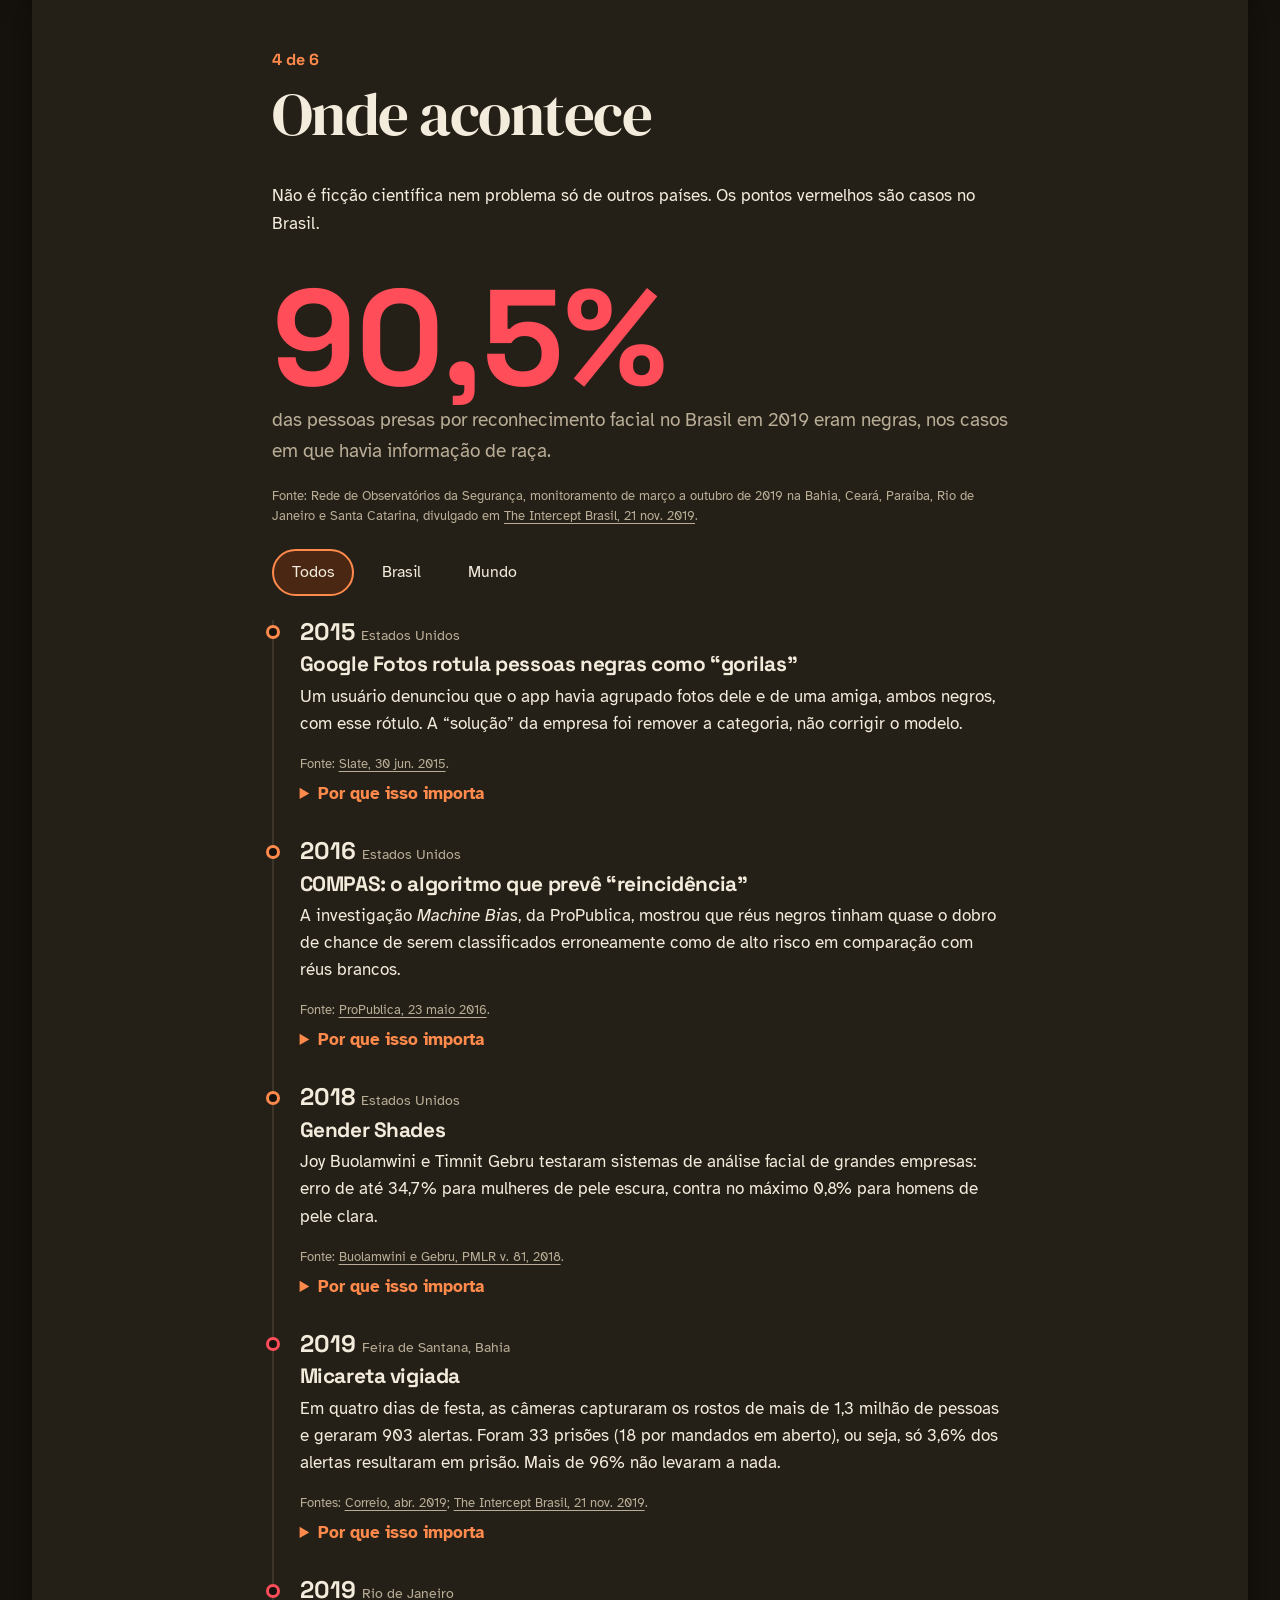
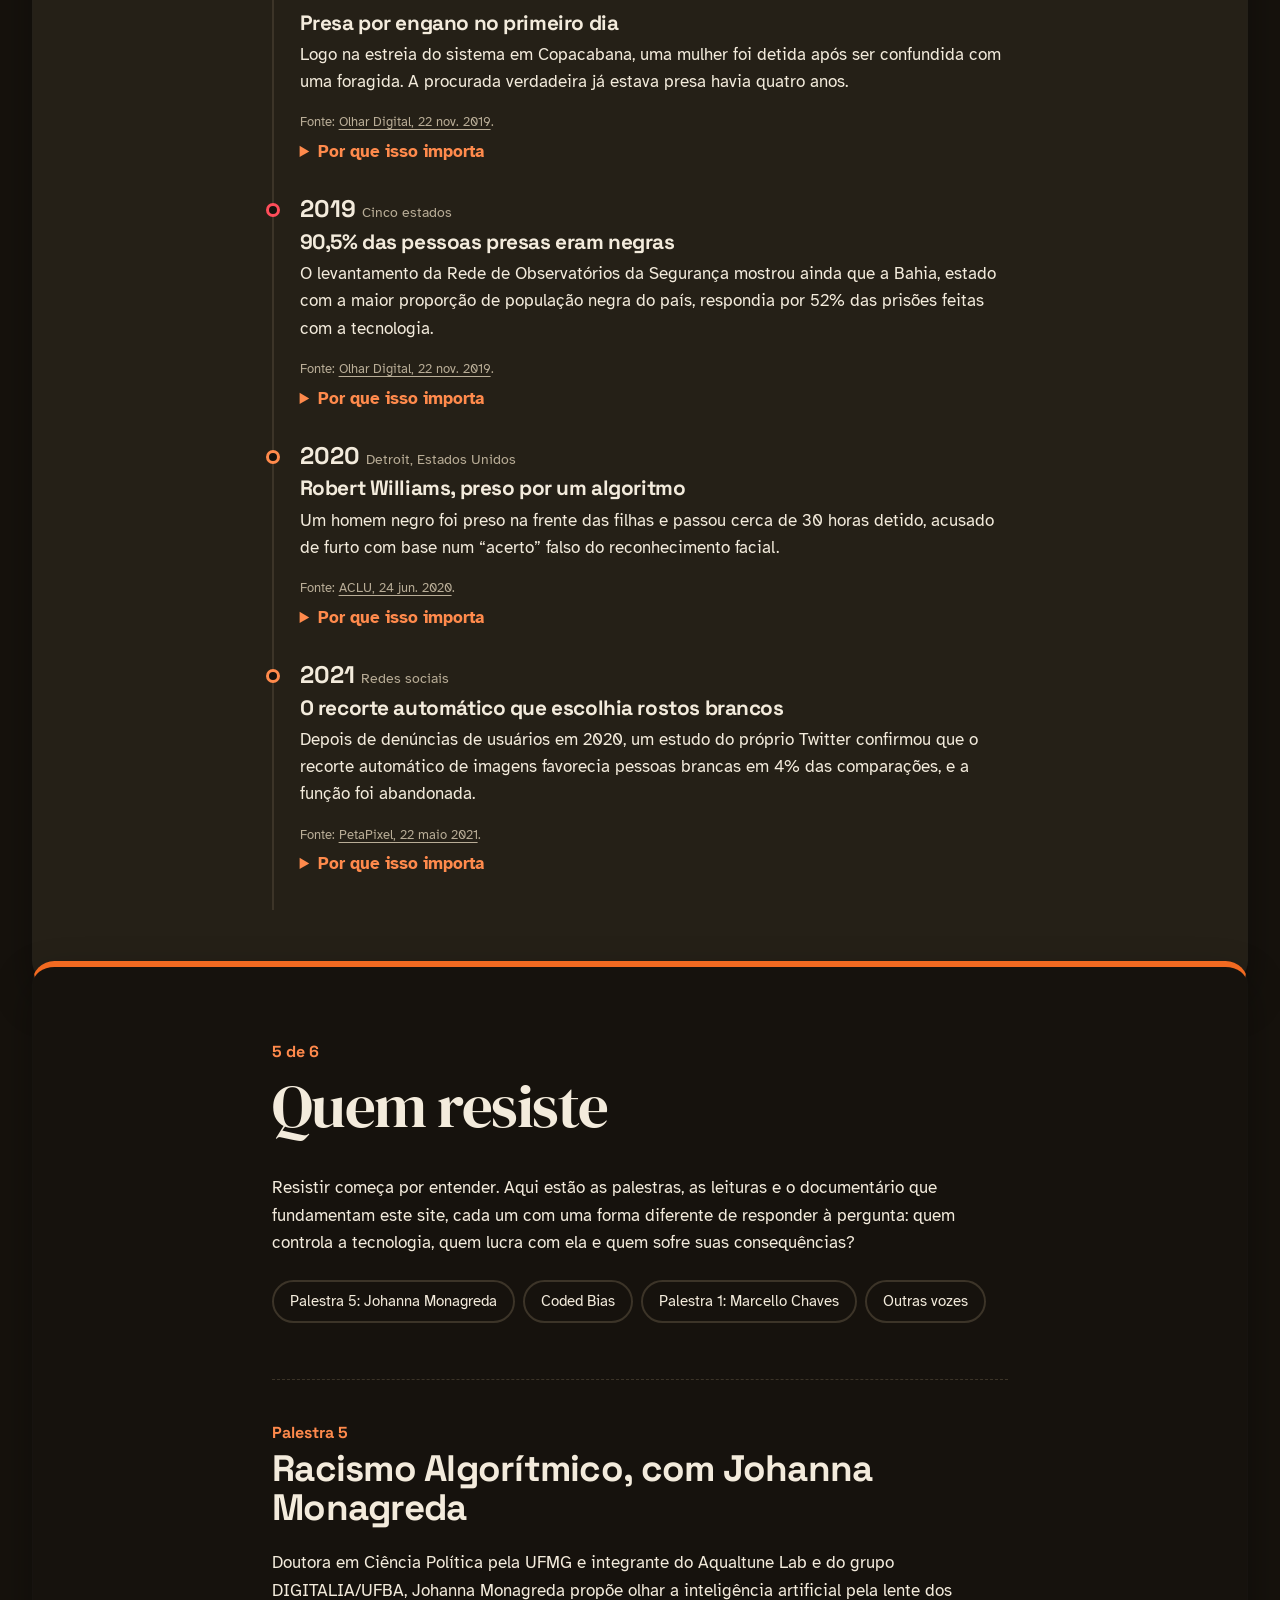
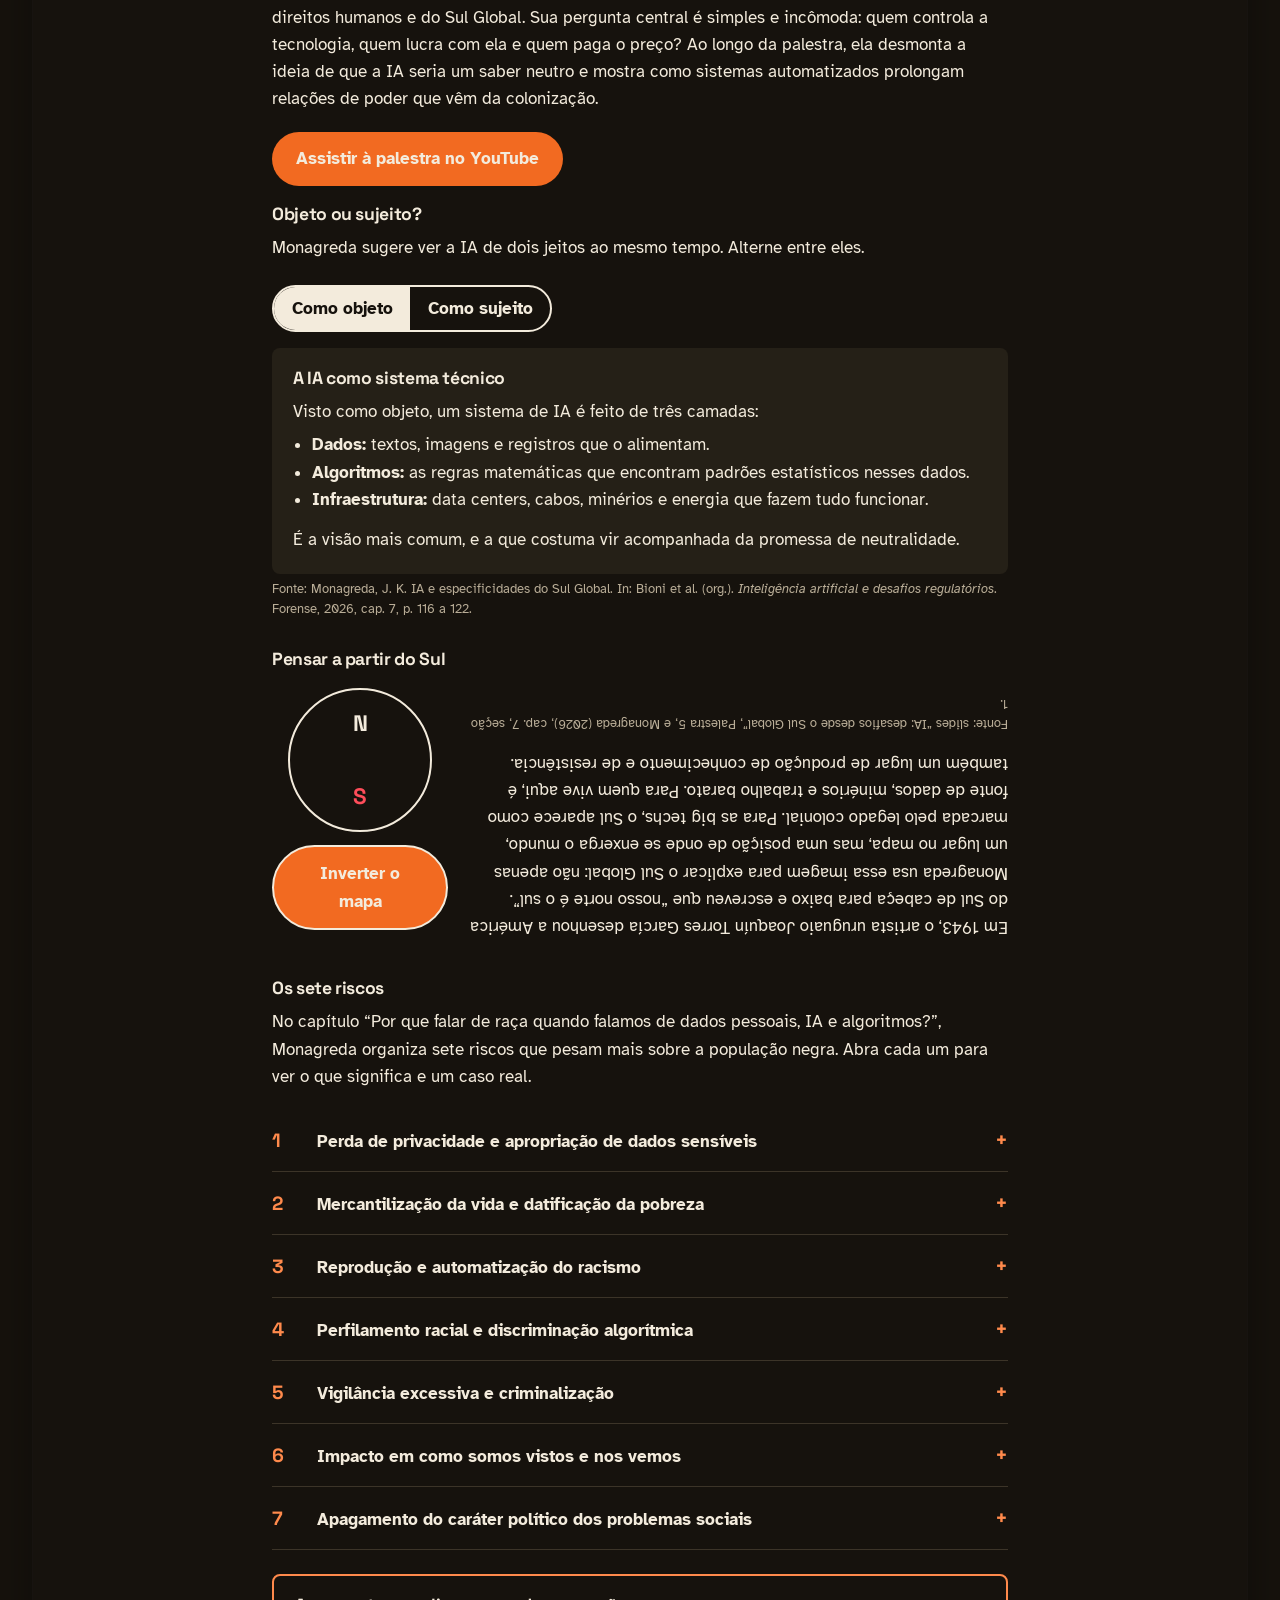
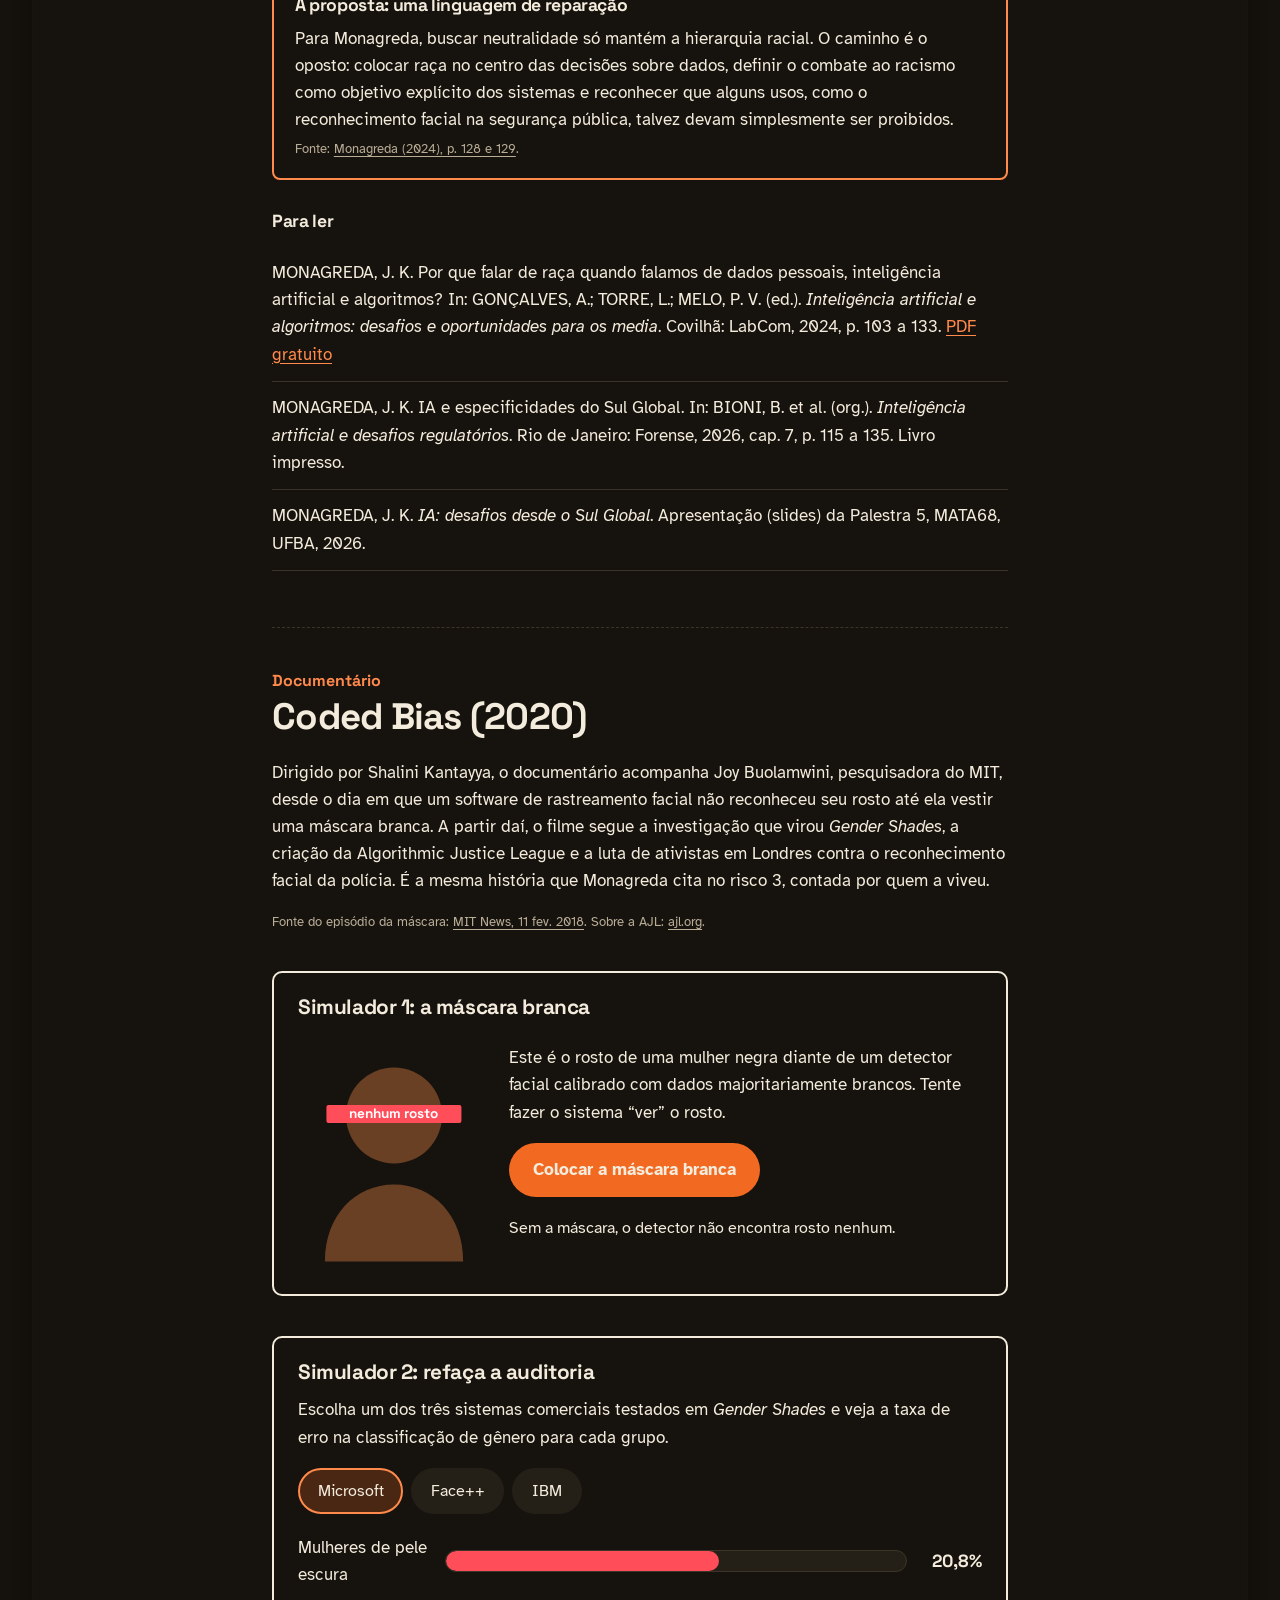
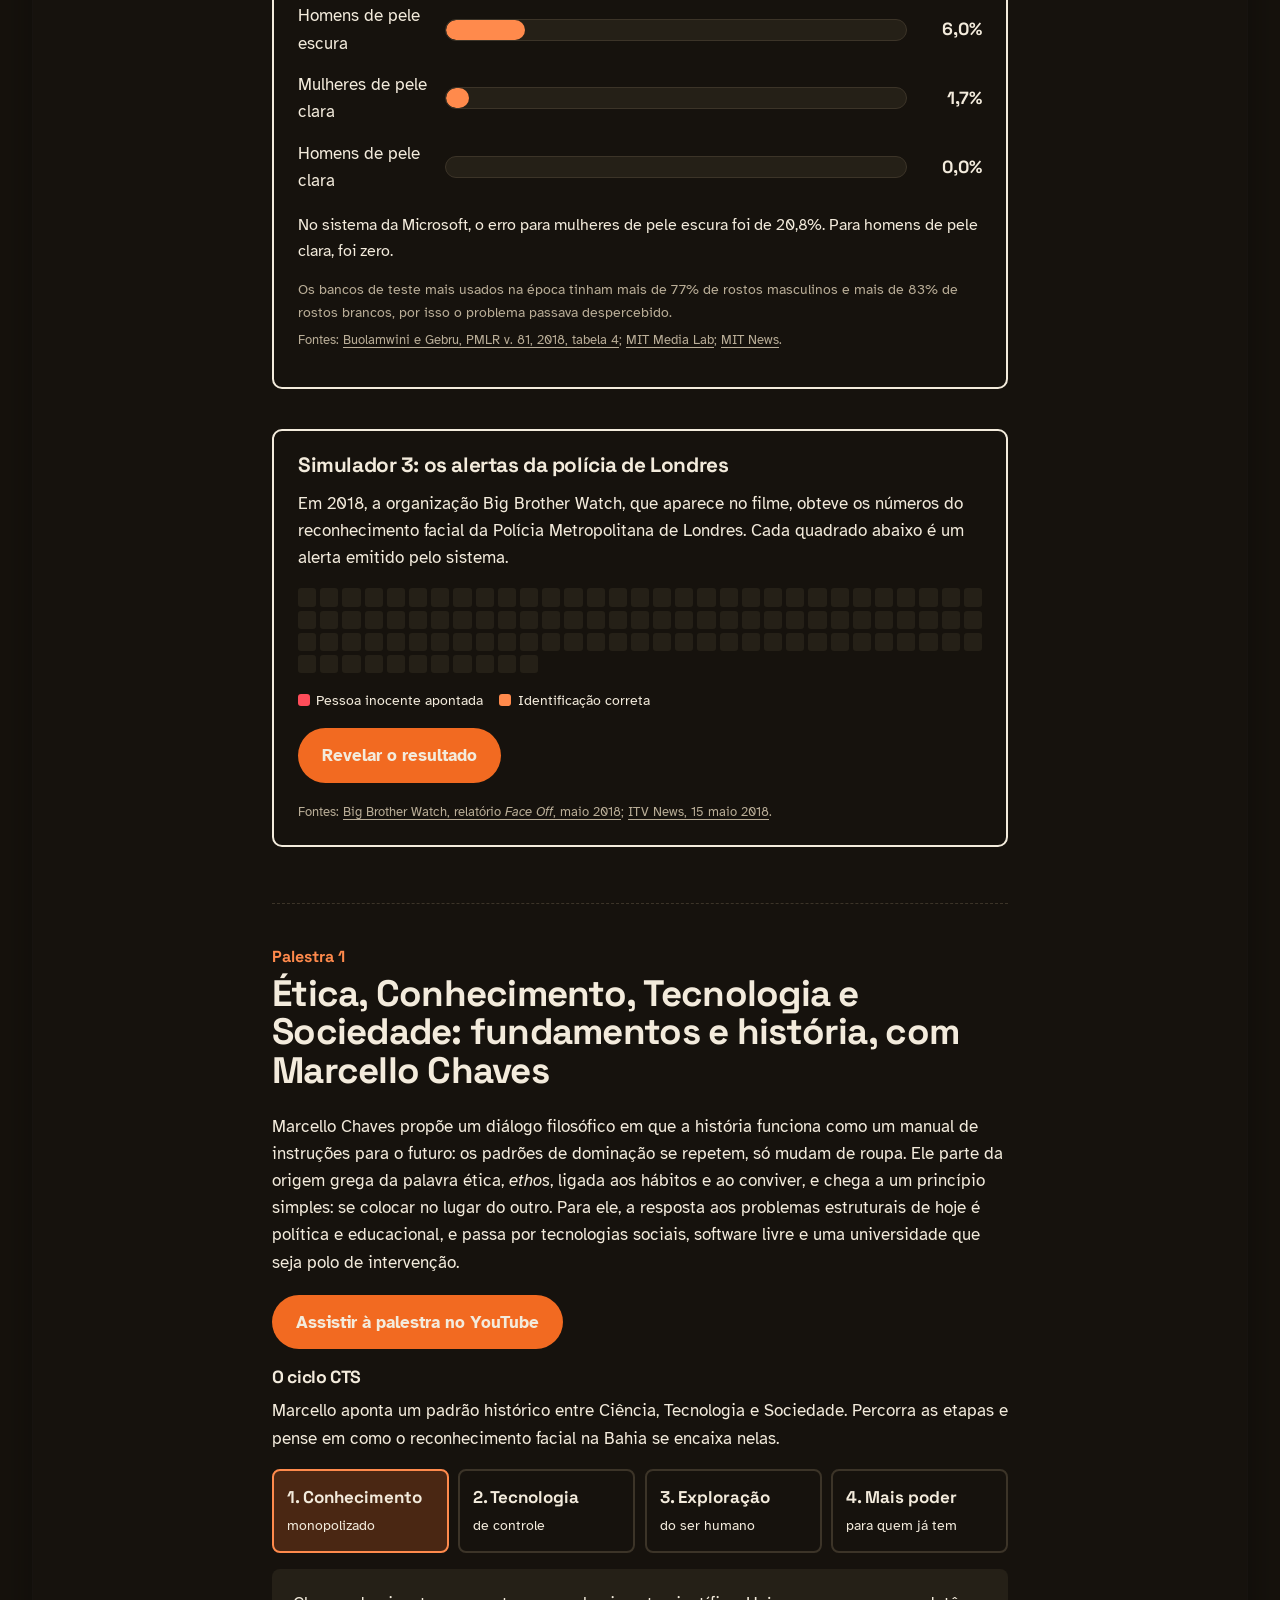
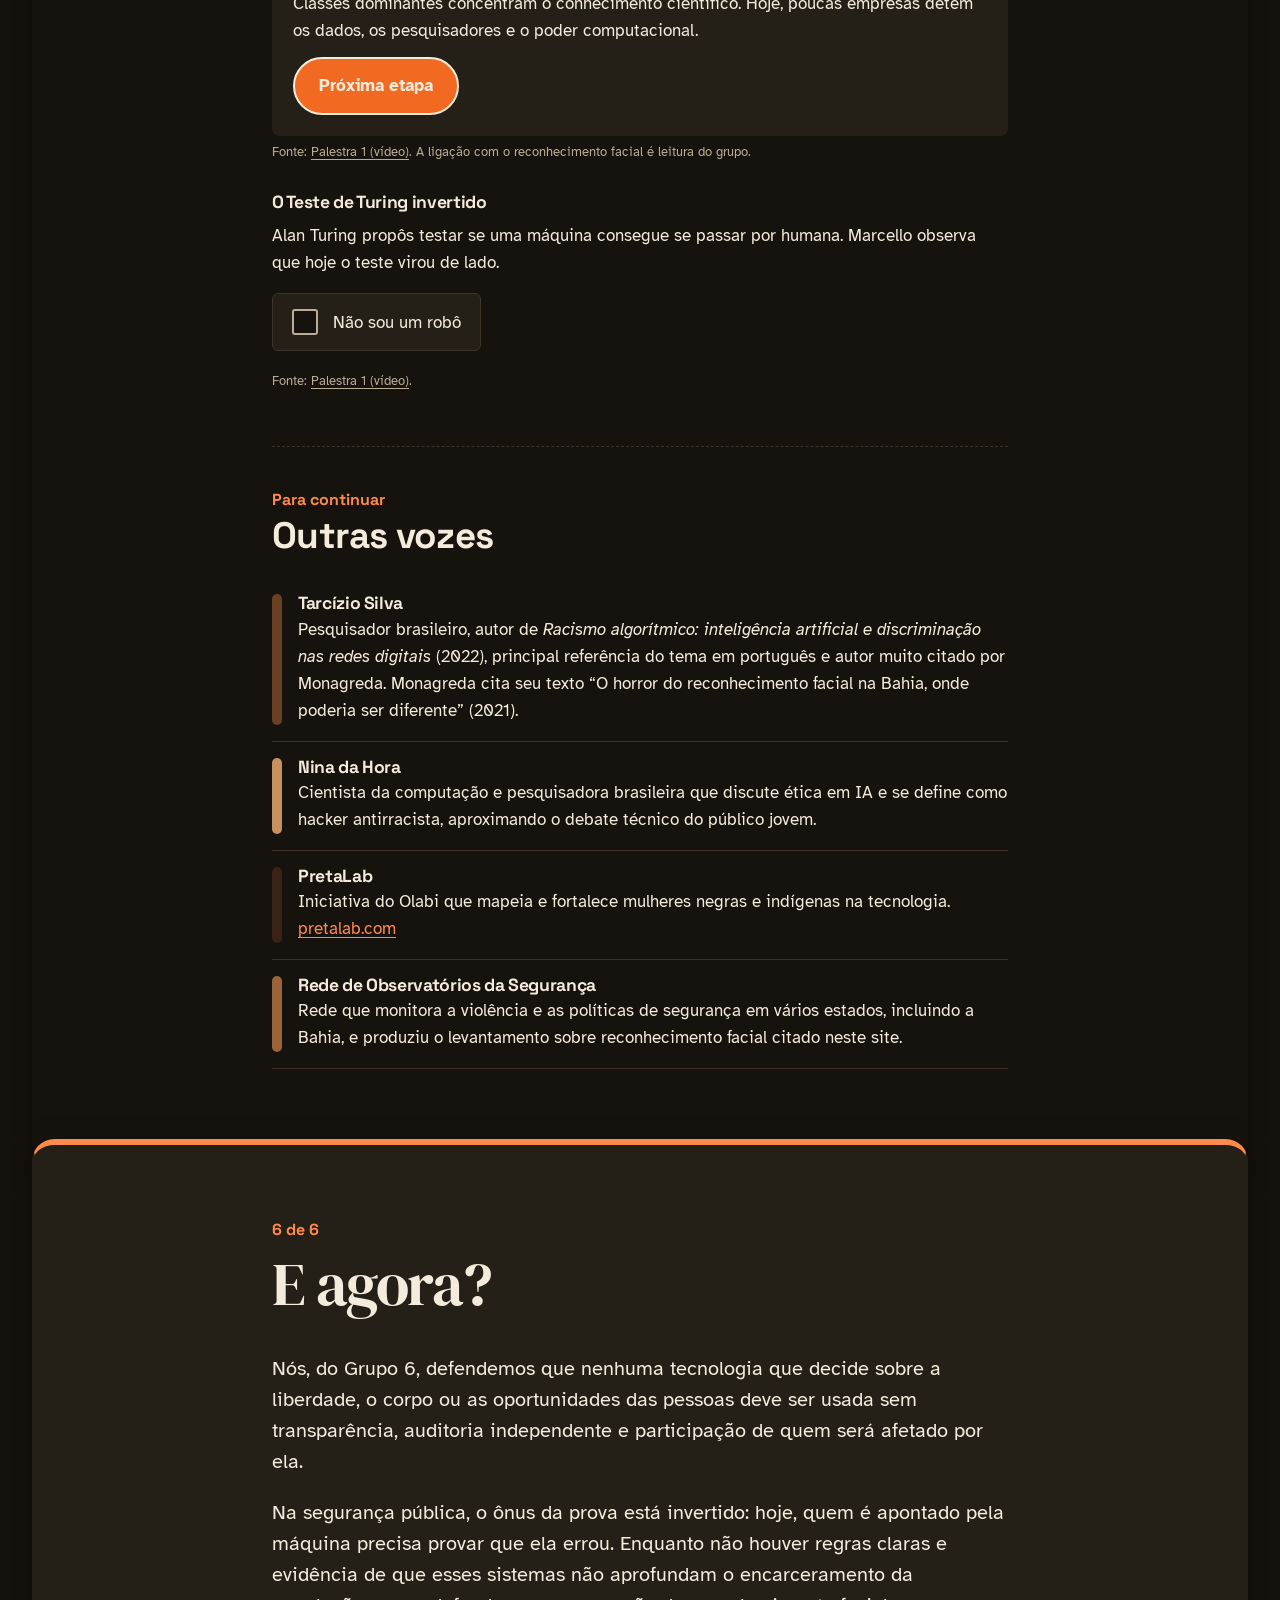
==== commit e49cd869: "Modificações no sistema de personagens" ====
--- a/index.html
+++ b/index.html
@@ -58,12 +58,12 @@
           <div class="wrap">
             <span class="num">1 de 6</span>
             <h2>Espelho, espelho meu</h2>
-            <p class="lead">Monte um personagem para explorar como sistemas podem afetar pessoas de maneiras diferentes. Depois, escolha uma reação em cada situação.</p>
+            <p class="lead">Monte uma pessoa e veja como a tecnologia pode afetar cada perfil. Depois, responda às situações.</p>
 
             <div class="character-builder" aria-labelledby="characterTitle">
               <div class="character-controls">
                 <h3 id="characterTitle">Configure o personagem</h3>
-                <p>As escolhas personalizam somente esta simulação. Elas não identificam você nem são enviadas ou salvas.</p>
+                <p>É só uma simulação: suas escolhas não identificam você nem são salvas.</p>
                 <fieldset class="character-fieldset">
                   <legend>Tom de pele</legend>
                   <div class="tone-options">
@@ -74,7 +74,7 @@
                     <label class="tone-option"><input type="radio" name="characterTone" value="5"><span class="tone-swatch tone-5" aria-hidden="true"></span><span>5 · escuro</span></label>
                     <label class="tone-option"><input type="radio" name="characterTone" value="6"><span class="tone-swatch tone-6" aria-hidden="true"></span><span>6 · muito escuro</span></label>
                   </div>
-                  <p class="small">Escala visual ilustrativa; tons de pele reais são diversos e não cabem em seis categorias.</p>
+                  <p class="small">Escala ilustrativa — pele real não cabe em seis tons.</p>
                 </fieldset>
                 <div class="character-selects">
                   <label for="characterHair">Textura do cabelo
@@ -83,6 +83,15 @@
                       <option value="ondulado">Ondulado</option>
                       <option value="cacheado">Cacheado</option>
                       <option value="crespo">Crespo</option>
+                    </select>
+                  </label>
+                  <label for="characterHairColor">Cor do cabelo
+                    <select id="characterHairColor">
+                      <option value="castanho">Castanho</option>
+                      <option value="preto">Preto</option>
+                      <option value="loiro">Loiro</option>
+                      <option value="ruivo">Ruivo</option>
+                      <option value="grisalho">Grisalho</option>
                     </select>
                   </label>
                   <label for="characterLength">Comprimento do cabelo
@@ -99,13 +108,28 @@
                       <option value="androgina">Andrógina</option>
                     </select>
                   </label>
+                  <label for="characterEyeColor">Cor dos olhos
+                    <select id="characterEyeColor">
+                      <option value="castanhos">Castanhos</option>
+                      <option value="azuis">Azuis</option>
+                      <option value="verdes">Verdes</option>
+                      <option value="cinzas">Cinza</option>
+                    </select>
+                  </label>
+                  <label for="characterExpression">Expressão
+                    <select id="characterExpression">
+                      <option value="neutra">Neutra</option>
+                      <option value="alegre">Alegre</option>
+                      <option value="triste">Triste</option>
+                    </select>
+                  </label>
                 </div>
               </div>
               <div class="character-preview">
                 <div class="avatar-frame">
                   <!-- data-* é o contrato entre controles/JS e seletores CSS; os grupos SVG são formas alternativas. -->
-                  <svg id="characterAvatar" class="character-avatar" viewBox="0 0 100 120" role="img" aria-labelledby="characterAvatarTitle" data-tone="3" data-hair="liso" data-length="curto" data-gender="feminina">
-                    <title id="characterAvatarTitle">Personagem ilustrativo, pele médio-clara, cabelo liso curto</title>
+                  <svg id="characterAvatar" class="character-avatar" viewBox="0 0 100 120" role="img" aria-labelledby="characterAvatarTitle" data-tone="3" data-hair="liso" data-hair-color="castanho" data-length="curto" data-gender="feminina" data-eye="castanhos" data-expression="neutra">
+                    <title id="characterAvatarTitle">Personagem ilustrativo, pele médio-clara, cabelo castanho liso curto, olhos castanhos, expressão neutra</title>
                     <g class="avatar-hair-style hair-straight">
                       <path class="hair-back hair-short" d="M24 51C19 27 25 9 49 8c24-1 31 19 27 43L70 68l-2-30c-6-7-12-11-18-13-7 7-15 10-23 11l2 32z"/>
                       <path class="hair-back hair-medium" d="M23 51C18 27 25 8 49 7c25-1 33 20 27 45l3 36q-4 9-11 3l-2-53c-6-7-12-11-18-13-7 7-15 10-23 11l2 55q-7 6-11-3z"/>
@@ -189,7 +213,9 @@
                       <circle class="avatar-eye-glint" cx="41.5" cy="51.5" r=".55"/><circle class="avatar-eye-glint" cx="59.5" cy="51.5" r=".55"/>
                       <path class="avatar-lash" d="m36 51-1-2m3 1-1-2m25 3 1-2m-3 1 1-2"/>
                       <path class="avatar-nose" d="M50 52q-1 6-3 9 2 2 5 0"/>
-                      <path class="avatar-mouth" d="M44 67q6-4 12 0-5 6-12 0z"/>
+                      <path class="avatar-mouth avatar-mouth-neutra" d="M44 67q6-4 12 0-5 6-12 0z"/>
+                      <path class="avatar-mouth avatar-mouth-alegre" d="M43 66q7 8 14 0-1 8-7 8t-7-8z"/>
+                      <path class="avatar-mouth avatar-mouth-triste" d="M43 70q7-8 14 0-7-3-14 0z"/>
                     </g>
                     <g class="avatar-features avatar-features-masculina">
                       <path class="avatar-brows" d="M36 46q5-2 10 0m8 0q5-2 10 0"/>
@@ -197,7 +223,9 @@
                       <circle class="avatar-iris" cx="41" cy="52" r="1.6"/><circle class="avatar-iris" cx="59" cy="52" r="1.6"/>
                       <circle class="avatar-eye-glint" cx="41.5" cy="51.5" r=".5"/><circle class="avatar-eye-glint" cx="59.5" cy="51.5" r=".5"/>
                       <path class="avatar-nose" d="M50 51q0 7-3 10 3 2 6 0"/>
-                      <path class="avatar-mouth" d="M44 67q6-2 12 0-6 4-12 0z"/>
+                      <path class="avatar-mouth avatar-mouth-neutra" d="M44 67q6-2 12 0-6 4-12 0z"/>
+                      <path class="avatar-mouth avatar-mouth-alegre" d="M43 66q7 8 14 0-1 8-7 8t-7-8z"/>
+                      <path class="avatar-mouth avatar-mouth-triste" d="M43 70q7-8 14 0-7-3-14 0z"/>
                     </g>
                     <g class="avatar-features avatar-features-androgina">
                       <path class="avatar-brows" d="M36 46q5-3 10 0m8 0q5-3 10 0"/>
@@ -205,7 +233,9 @@
                       <circle class="avatar-iris" cx="41" cy="52" r="1.6"/><circle class="avatar-iris" cx="59" cy="52" r="1.6"/>
                       <circle class="avatar-eye-glint" cx="41.5" cy="51.5" r=".5"/><circle class="avatar-eye-glint" cx="59.5" cy="51.5" r=".5"/>
                       <path class="avatar-nose" d="M50 52q-1 6-3 9 2 2 5 0"/>
-                      <path class="avatar-mouth" d="M44 67q6-3 12 0-6 5-12 0z"/>
+                      <path class="avatar-mouth avatar-mouth-neutra" d="M44 67q6-3 12 0-6 5-12 0z"/>
+                      <path class="avatar-mouth avatar-mouth-alegre" d="M43 66q7 8 14 0-1 8-7 8t-7-8z"/>
+                      <path class="avatar-mouth avatar-mouth-triste" d="M43 70q7-8 14 0-7-3-14 0z"/>
                     </g>
                     <path class="avatar-neck" d="M41 78v11h18V78"/>
                     <g class="avatar-outfit avatar-outfit-feminina">
@@ -222,75 +252,75 @@
                     </g>
                   </svg>
                 </div>
-                <p class="character-summary" id="characterSummary" aria-live="polite">Personagem: pele médio-clara, cabelo liso e curto.</p>
-                <p class="character-note">A apresentação visual não define a identidade de gênero de uma pessoa real. A cor do cabelo é uma escolha ilustrativa: pessoas de qualquer tom de pele podem ter diferentes cores de cabelo.</p>
+                <p class="character-summary" id="characterSummary" aria-live="polite">Personagem: pele médio-clara, cabelo castanho, liso e curto, olhos castanhos e expressão neutra.</p>
+                <p class="character-note">Aparência não define gênero. Cabelos têm muitas cores e texturas.</p>
                 <figure class="hair-reference">
                   <img id="hairReferenceImage" src="assets/hair/straight.jpg" alt="Referência fotográfica de cabelo liso">
-                  <figcaption>Exemplo fotográfico de textura: <span id="hairReferenceTitle">Soft Permanent Japanese Straight</span>, por <span id="hairReferenceCreator">MirianaL</span>. <a id="hairReferenceSource" href="https://www.flickr.com/photos/41124264@N04/5865910932" target="_blank" rel="noopener">Ver origem</a> · <a id="hairReferenceLicense" href="https://creativecommons.org/licenses/by/2.0/" target="_blank" rel="noopener">CC BY 2.0</a>. A foto é apenas referência de cabelo, não representa o personagem.</figcaption>
+                  <figcaption>Referência de textura: <span id="hairReferenceTitle">Soft Permanent Japanese Straight</span>, por <span id="hairReferenceCreator">MirianaL</span>. <a id="hairReferenceSource" href="https://www.flickr.com/photos/41124264@N04/5865910932" target="_blank" rel="noopener">Origem</a> · <a id="hairReferenceLicense" href="https://creativecommons.org/licenses/by/2.0/" target="_blank" rel="noopener">CC BY 2.0</a>. É só um exemplo de cabelo.</figcaption>
                 </figure>
               </div>
             </div>
 
             <aside class="character-insight" aria-labelledby="characterInsightTitle">
-              <h3 id="characterInsightTitle">Reflexão para esta combinação</h3>
-              <p class="small">O recorte considera o tom de pele, o comprimento e a textura escolhidos. É uma pergunta para avaliar sistemas, não uma previsão sobre a pessoa.</p>
+              <h3 id="characterInsightTitle">Essa tecnologia foi feita pra geral?</h3>
+              <p class="small">Pense em quem foi incluído nos testes. Não é previsão sobre uma pessoa.</p>
               <p id="characterInsight" aria-live="polite"></p>
             </aside>
 
             <aside class="skin-impact" id="skinImpact" data-tone="3" aria-live="polite" aria-labelledby="skinImpactTitle">
-              <h3 id="skinImpactTitle">O que pode acontecer com esse personagem?</h3>
-              <p id="skinImpactCopy">Os resultados variam conforme os dados, a iluminação e o sistema. Pesquisas mostram que a taxa de erro pode mudar entre grupos, mas não permite prever o resultado de uma pessoa específica.</p>
+              <h3 id="skinImpactTitle">Onde o sistema pode falhar?</h3>
+              <p id="skinImpactCopy">Gender Shades (2018) encontrou diferenças de erro entre grupos de pele e gênero nos sistemas testados. A pesquisa não avaliou esta combinação completa nem permite prever o resultado para uma pessoa específica. Em um uso real, um erro pode significar não reconhecer o rosto ou associá-lo indevidamente a outra pessoa.</p>
               <span class="src">Contexto: <a href="https://proceedings.mlr.press/v81/buolamwini18a.html" target="_blank" rel="noopener">Buolamwini e Gebru, <i>Gender Shades</i> (2018)</a>; veja também as situações abaixo.</span>
             </aside>
 
             <aside class="bahia-research" id="bahiaResearch" data-tone="3" aria-labelledby="bahiaResearchTitle">
-              <h3 id="bahiaResearchTitle">Pesquisas e casos na Bahia</h3>
+              <h3 id="bahiaResearchTitle">Os dados na Bahia</h3>
               <p id="bahiaCharacterContext" aria-live="polite">Os estudos registram categorias raciais, não os seis tons desta simulação. Eles mostram desigualdades coletivas, mas não permitem estimar o risco de uma pessoa específica.</p>
               <div class="bahia-results">
                 <div class="bahia-result">
                   <strong>90,5%</strong>
-                  <p>das pessoas presas por reconhecimento facial, nos casos com raça informada em cinco estados, eram negras. A Bahia concentrava 52% das prisões monitoradas.</p>
+                  <p>das pessoas presas por reconhecimento facial eram negras, nos casos com raça informada em cinco estados. A Bahia teve 52% dos casos monitorados.</p>
                   <span class="src">Fonte: <a href="https://intercept.com.br/2019/11/21/presos-monitoramento-facial-brasil-negros/" target="_blank" rel="noopener">Rede de Observatórios da Segurança, dados de 2019</a>.</span>
                 </div>
                 <div class="bahia-result">
                   <strong>98,8%</strong>
-                  <p>das pessoas presas em flagrante em Salvador eram negras, segundo levantamento da Defensoria Pública da Bahia sobre audiências de custódia.</p>
+                  <p>das pessoas presas em flagrante em Salvador eram negras, segundo a Defensoria Pública da Bahia.</p>
                   <span class="src">Fonte: <a href="https://www.intercept.com.br/2021/09/20/rui-costa-esta-transformando-a-bahia-em-um-laboratorio-de-vigilancia-com-reconhecimento-facial/" target="_blank" rel="noopener">Defensoria Pública da Bahia, dados de 2019, via The Intercept Brasil</a>.</span>
                 </div>
               </div>
-              <p class="small" id="bahiaCharacterLimit">Os relatórios não cruzam esses dados com tom individual, textura de cabelo ou apresentação de gênero; a configuração não é uma previsão.</p>
+              <p class="small" id="bahiaCharacterLimit">Esses dados são coletivos — não preveem o que aconteceria com este perfil.</p>
             </aside>
 
             <div class="scenario" data-scn>
-              <h3>O filtro “embelezador”</h3>
-              <p>Você testa um filtro de beleza novo. Ele afina seu nariz, clareia sua pele e deixa seu cabelo mais liso.</p>
+              <h3>Filtro de beleza</h3>
+              <p id="filterScenarioPrompt">Você testa um filtro de beleza novo. Ele afina seu nariz, clareia sua pele e deixa seu cabelo mais liso.</p>
               <div class="choices">
-                <button class="choice" type="button" aria-pressed="false" data-react="Muita gente pensa assim, e é justamente por parecer inofensivo que passa despercebido.">É só um filtro</button>
-                <button class="choice" type="button" aria-pressed="false" data-react="Esse incômodo tem fundamento.">Isso me incomoda</button>
-              </div>
-              <div class="reveal" hidden><p class="react"></p><p>Filtros aprendem o que é “bonito” a partir de milhões de imagens e avaliações. Se essas imagens refletem um padrão de beleza branco, o algoritmo transforma esse padrão em regra e devolve para você um rosto “corrigido” na direção dele. Tarcízio Silva chama isso de embranquecimento literal dos indivíduos.</p>
+                <button class="choice" type="button" aria-pressed="false" data-react="Parece inofensivo, mas vale perguntar: que padrão ele reforça?">É só um filtro?</button>
+                <button class="choice" type="button" aria-pressed="false" data-react="Boa pergunta. O filtro pode tratar um padrão branco como se fosse universal.">Quem ele chama de bonito?</button>
+              </div>
+              <div class="reveal" hidden><p class="react"></p><p>Se os dados seguem um padrão branco, o filtro pode clarear a pele e alisar o cabelo. Tarcízio Silva chama isso de embranquecimento literal.</p>
                 <span class="src">Fonte: Silva, T. <i>Racismo algorítmico</i>. Edições Sesc, 2022, p. 75, citado em <a href="https://labcomca.ubi.pt/wp-content/uploads/2024/03/2024_InteligenciaArtificialAlgoritmos_AGoncalvesLTorrePVMelo.pdf" target="_blank" rel="noopener">Monagreda (2024), p. 114</a>.</span></div>
             </div>
 
             <div class="scenario" data-scn>
-              <h3>O desbloqueio que não funciona</h3>
-              <p>Seu amigo de pele escura tenta desbloquear o celular pelo rosto num ambiente com pouca luz. Falha três vezes. O seu desbloqueia de primeira.</p>
+              <h3>O celular não reconhece</h3>
+              <p id="unlockScenarioPrompt">Seu amigo de pele escura tenta desbloquear o celular pelo rosto num ambiente com pouca luz. Falha três vezes. O seu desbloqueia de primeira.</p>
               <div class="choices">
-                <button class="choice" type="button" aria-pressed="false" data-react="A luz importa, mas não explica tudo.">Deve ser a luz</button>
-                <button class="choice" type="button" aria-pressed="false" data-react="Exatamente. O defeito não está no rosto dele.">O sistema não foi feito pra ele</button>
-              </div>
-              <div class="reveal" hidden><p class="react"></p><p>Em 2018, a pesquisa <i>Gender Shades</i> testou sistemas comerciais de três empresas: o erro chegou a 34,7% para mulheres de pele escura e não passou de 0,8% para homens de pele clara. Quando os dados de treino e os testes priorizam um tipo de rosto, os outros viram exceção.</p>
+                <button class="choice" type="button" aria-pressed="false" data-react="A luz conta, mas só testes comparáveis podem dizer se explica a falha.">Foi só a iluminação?</button>
+                <button class="choice" type="button" aria-pressed="false" data-react="Isso: vale checar quem apareceu nos dados e nos testes. A falha não está no rosto da pessoa.">Testaram vários perfis?</button>
+              </div>
+              <div class="reveal" hidden><p class="react"></p><p>Em 2018, <i>Gender Shades</i> encontrou erros de até 34,7% para mulheres de pele escura e de até 0,8% para homens de pele clara nos sistemas testados. Quem fica fora dos dados pode ficar fora do reconhecimento.</p>
                 <span class="src">Fonte: <a href="https://news.mit.edu/2018/study-finds-gender-skin-type-bias-artificial-intelligence-systems-0212" target="_blank" rel="noopener">MIT News, 11 fev. 2018</a>.</span></div>
             </div>
 
             <div class="scenario" data-scn>
-              <h3>O alerta na estação</h3>
-              <p>Você passa por uma câmera no metrô de Salvador. O sistema emite um alerta: seu rosto “parece” o de uma pessoa procurada. Policiais te abordam.</p>
+              <h3>Alerta no metrô</h3>
+              <p id="stationScenarioPrompt">Você passa por uma câmera no metrô de Salvador. O sistema emite um alerta: seu rosto “parece” o de uma pessoa procurada. Policiais te abordam.</p>
               <div class="choices">
-                <button class="choice" type="button" aria-pressed="false" data-react="Na prática, quem é abordado precisa provar que não é quem a máquina disse.">Explico e vou embora</button>
-                <button class="choice" type="button" aria-pressed="false" data-react="E a resposta, nos dados, tem cor.">Quem é parado mais vezes?</button>
-              </div>
-              <div class="reveal" hidden><p class="react"></p><p>Em 2019, a Rede de Observatórios da Segurança acompanhou prisões feitas com reconhecimento facial em cinco estados. Nos casos com informação de raça, 90,5% das pessoas presas eram negras, e a Bahia concentrava mais da metade das prisões. Você vai ver esse caso de perto na etapa 4.</p>
+                <button class="choice" type="button" aria-pressed="false" data-react="Não. Um alerta não prova identidade; precisa de checagem independente.">O alerta já é prova?</button>
+                <button class="choice" type="button" aria-pressed="false" data-react="Boa: quem é mais vigiado? Os dados ajudam a cobrar respostas.">Quem é mais parado?</button>
+              </div>
+              <div class="reveal" hidden><p class="react"></p><p>Em 2019, 90,5% das pessoas presas por reconhecimento facial, nos casos com raça informada em cinco estados, eram negras. A Bahia concentrou 52% das prisões monitoradas. A etapa 4 mostra mais.</p>
                 <span class="src">Fonte: <a href="https://intercept.com.br/2019/11/21/presos-monitoramento-facial-brasil-negros/" target="_blank" rel="noopener">The Intercept Brasil, 21 nov. 2019</a>.</span></div>
             </div>
           </div>
--- a/codigo-de-cor.css
+++ b/codigo-de-cor.css
@@ -186,7 +186,10 @@
 .character-preview{text-align:center}
 .avatar-frame{position:relative; width:min(100%,11rem); margin:0 auto .65rem; padding:.45rem; overflow:hidden; border:2px solid var(--machine); border-radius:48% 48% 14px 14px; background:var(--machine-soft); box-shadow:inset 0 0 0 3px var(--paper), 0 5px 16px var(--card-shadow)}
 .avatar-frame::before{content:""; position:absolute; inset:.25rem; border:1px solid color-mix(in srgb, var(--spark) 70%, transparent); border-radius:inherit; pointer-events:none}
-.character-avatar{display:block; width:100%; height:auto; --hair-color:#4A2D25; --hair-detail-color:#A87A61; --shirt-color:#A44870; --shirt-line:#6E2948}
+.character-avatar{display:block; width:100%; height:auto; --hair-color:#4A2D25; --hair-detail-color:#A87A61; --shirt-color:#A44870; --shirt-line:#6E2948; --iris-color:#553322}
+.character-avatar[data-eye="azuis"]{--iris-color:#3979B8}
+.character-avatar[data-eye="verdes"]{--iris-color:#3F8158}
+.character-avatar[data-eye="cinzas"]{--iris-color:#707780}
 .character-avatar[data-gender="masculina"]{--hair-color:#252630; --hair-detail-color:#76727E; --shirt-color:#397A83; --shirt-line:#20545D}
 .character-avatar[data-gender="androgina"]{--hair-color:#573727; --hair-detail-color:#B68A68; --shirt-color:#66528D; --shirt-line:#423361}
 .character-avatar[data-tone="1"]{--hair-color:#56382D; --hair-detail-color:#9C7057}
@@ -195,6 +198,11 @@
 .character-avatar[data-tone="4"]{--hair-color:#33251F; --hair-detail-color:#654835}
 .character-avatar[data-tone="5"]{--hair-color:#29201B; --hair-detail-color:#533A2B}
 .character-avatar[data-tone="6"]{--hair-color:#201A17; --hair-detail-color:#463326}
+.character-avatar[data-hair-color="castanho"]{--hair-color:#4A2D25; --hair-detail-color:#A87A61}
+.character-avatar[data-hair-color="preto"]{--hair-color:#211B1B; --hair-detail-color:#71605E}
+.character-avatar[data-hair-color="loiro"]{--hair-color:#D6AE52; --hair-detail-color:#F5DA8A}
+.character-avatar[data-hair-color="ruivo"]{--hair-color:#8C382B; --hair-detail-color:#D07957}
+.character-avatar[data-hair-color="grisalho"]{--hair-color:#77747A; --hair-detail-color:#C5C0C2}
 .character-avatar[data-tone="1"]{--character-tone:var(--t1)}
 .character-avatar[data-tone="2"]{--character-tone:var(--t2)}
 .character-avatar[data-tone="3"]{--character-tone:var(--t3)}
@@ -260,9 +268,12 @@
 .avatar-brows,.avatar-nose{fill:none; stroke:var(--feature-color); stroke-width:1.8; stroke-linecap:round; stroke-linejoin:round}
 .avatar-eye{fill:var(--feature-white); stroke:var(--feature-color); stroke-width:.9}
 .avatar-lash{fill:none; stroke:var(--feature-color); stroke-width:1.1; stroke-linecap:round}
-.avatar-iris{fill:var(--feature-color)}
+.avatar-iris{fill:var(--iris-color)}
 .avatar-eye-glint{fill:var(--feature-white)}
-.avatar-mouth{fill:var(--feature-soft); stroke:var(--feature-color); stroke-width:1; stroke-linejoin:round}
+.avatar-mouth{display:none; fill:var(--feature-soft); stroke:var(--feature-color); stroke-width:1; stroke-linejoin:round}
+.character-avatar[data-expression="neutra"] .avatar-mouth-neutra,
+.character-avatar[data-expression="alegre"] .avatar-mouth-alegre,
+.character-avatar[data-expression="triste"] .avatar-mouth-triste{display:block}
 .avatar-neck{stroke:var(--feature-soft); stroke-width:1}
 .avatar-shirt{fill:var(--shirt-color); stroke:var(--ink); stroke-width:1.5}
 .avatar-shirt-detail{fill:none; stroke:var(--shirt-line); stroke-width:1.8; stroke-linecap:round; stroke-linejoin:round}
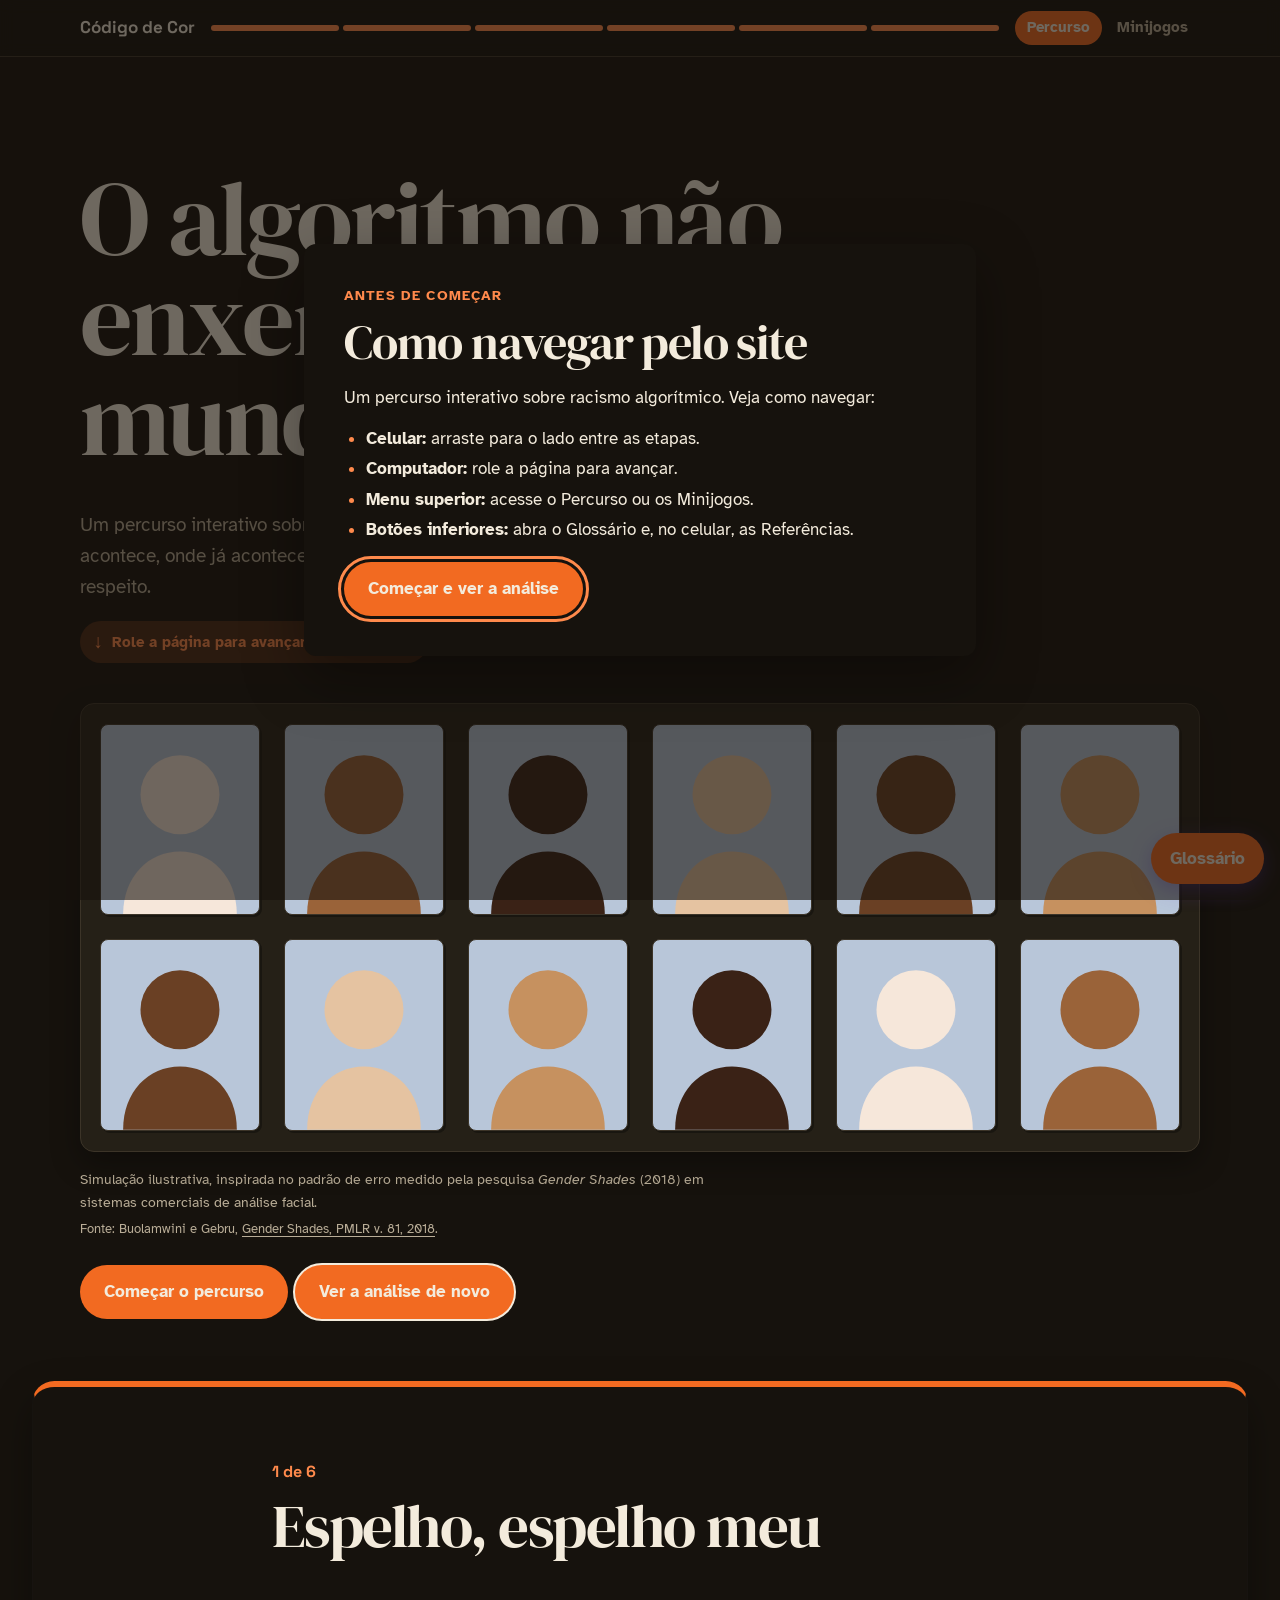
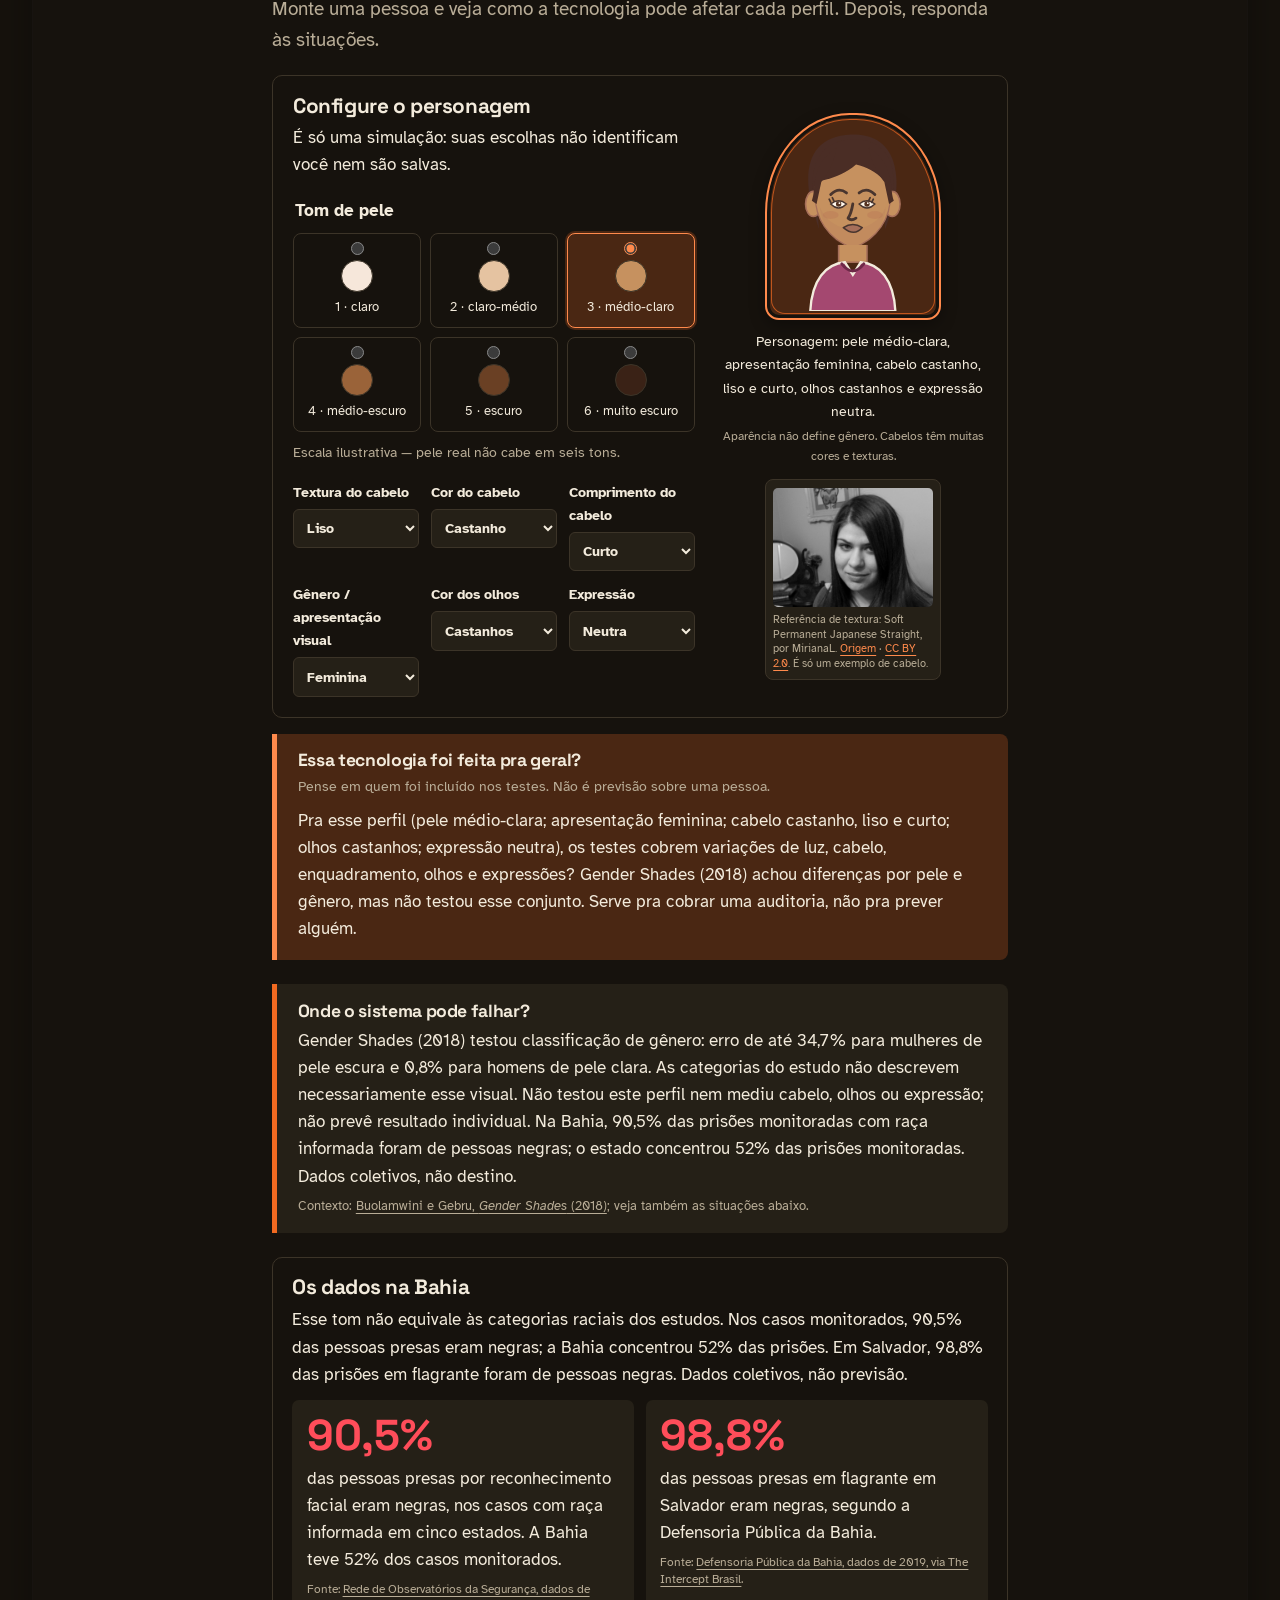
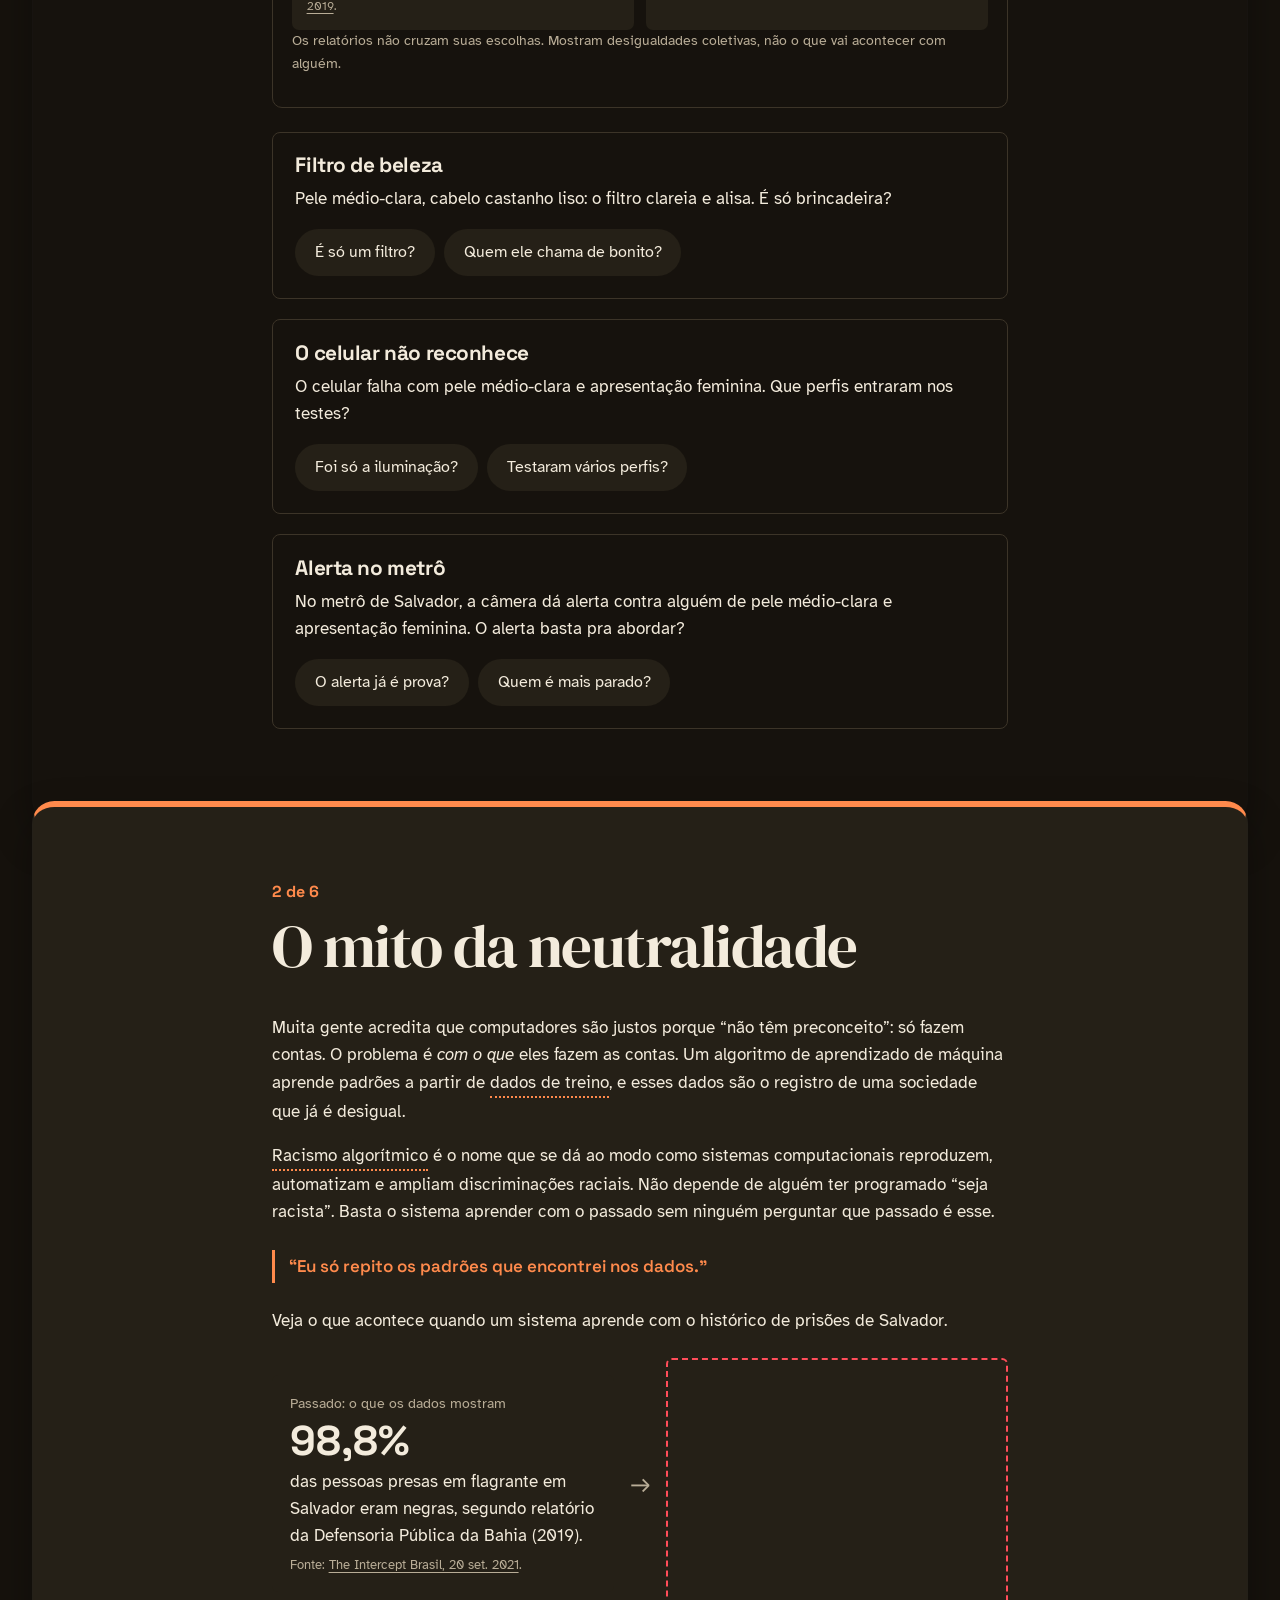
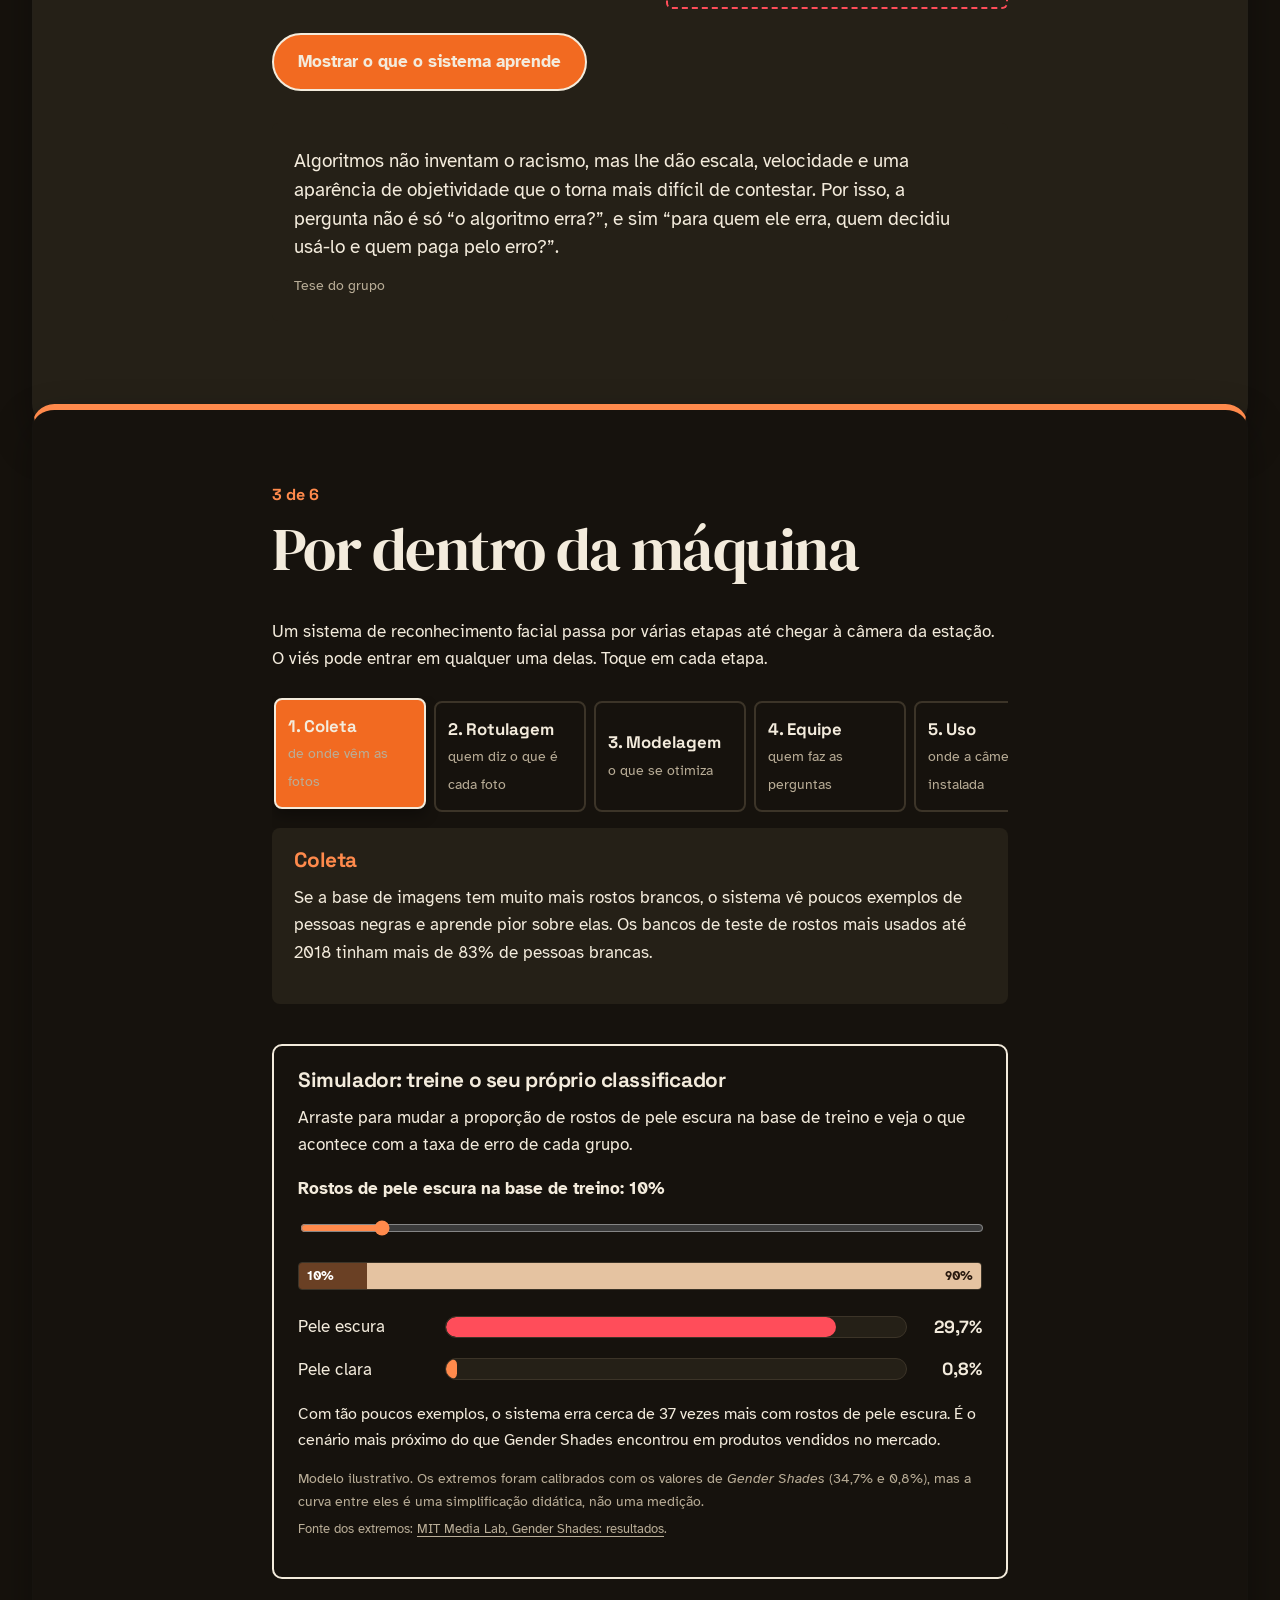
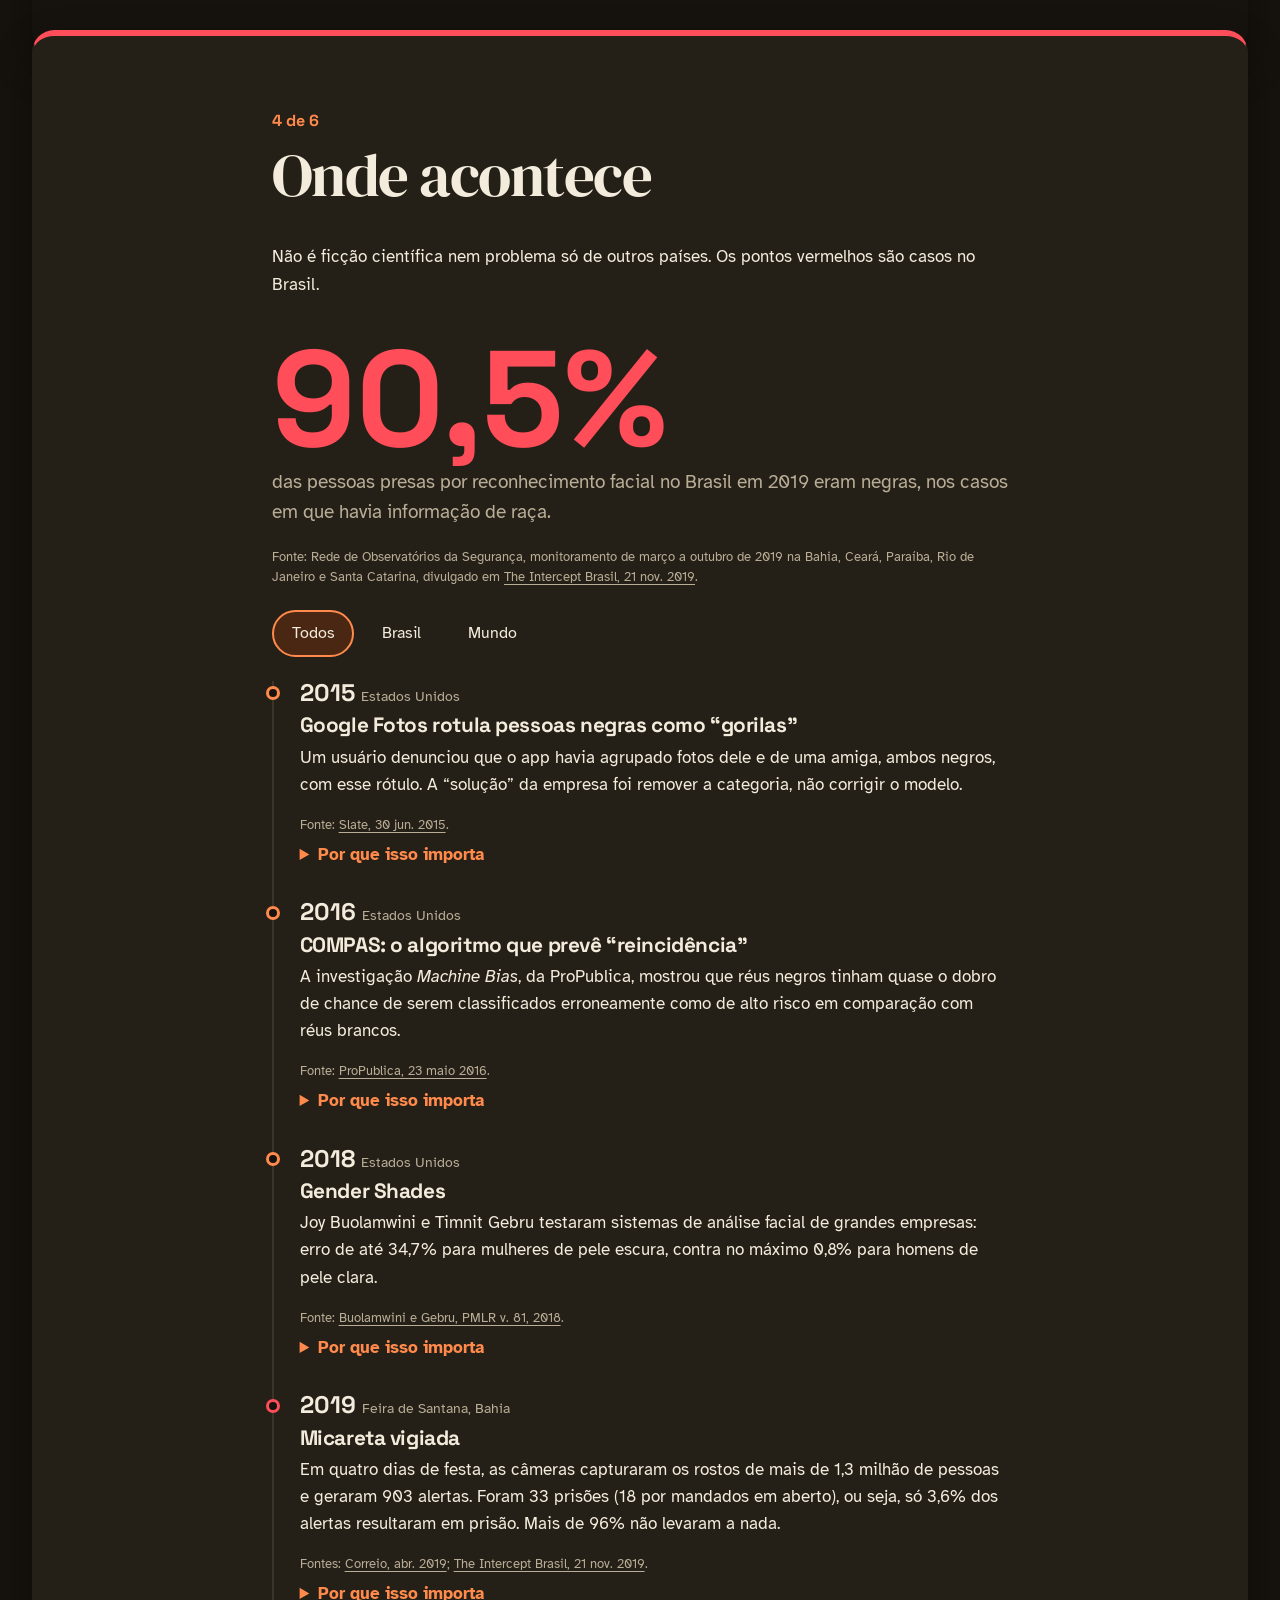
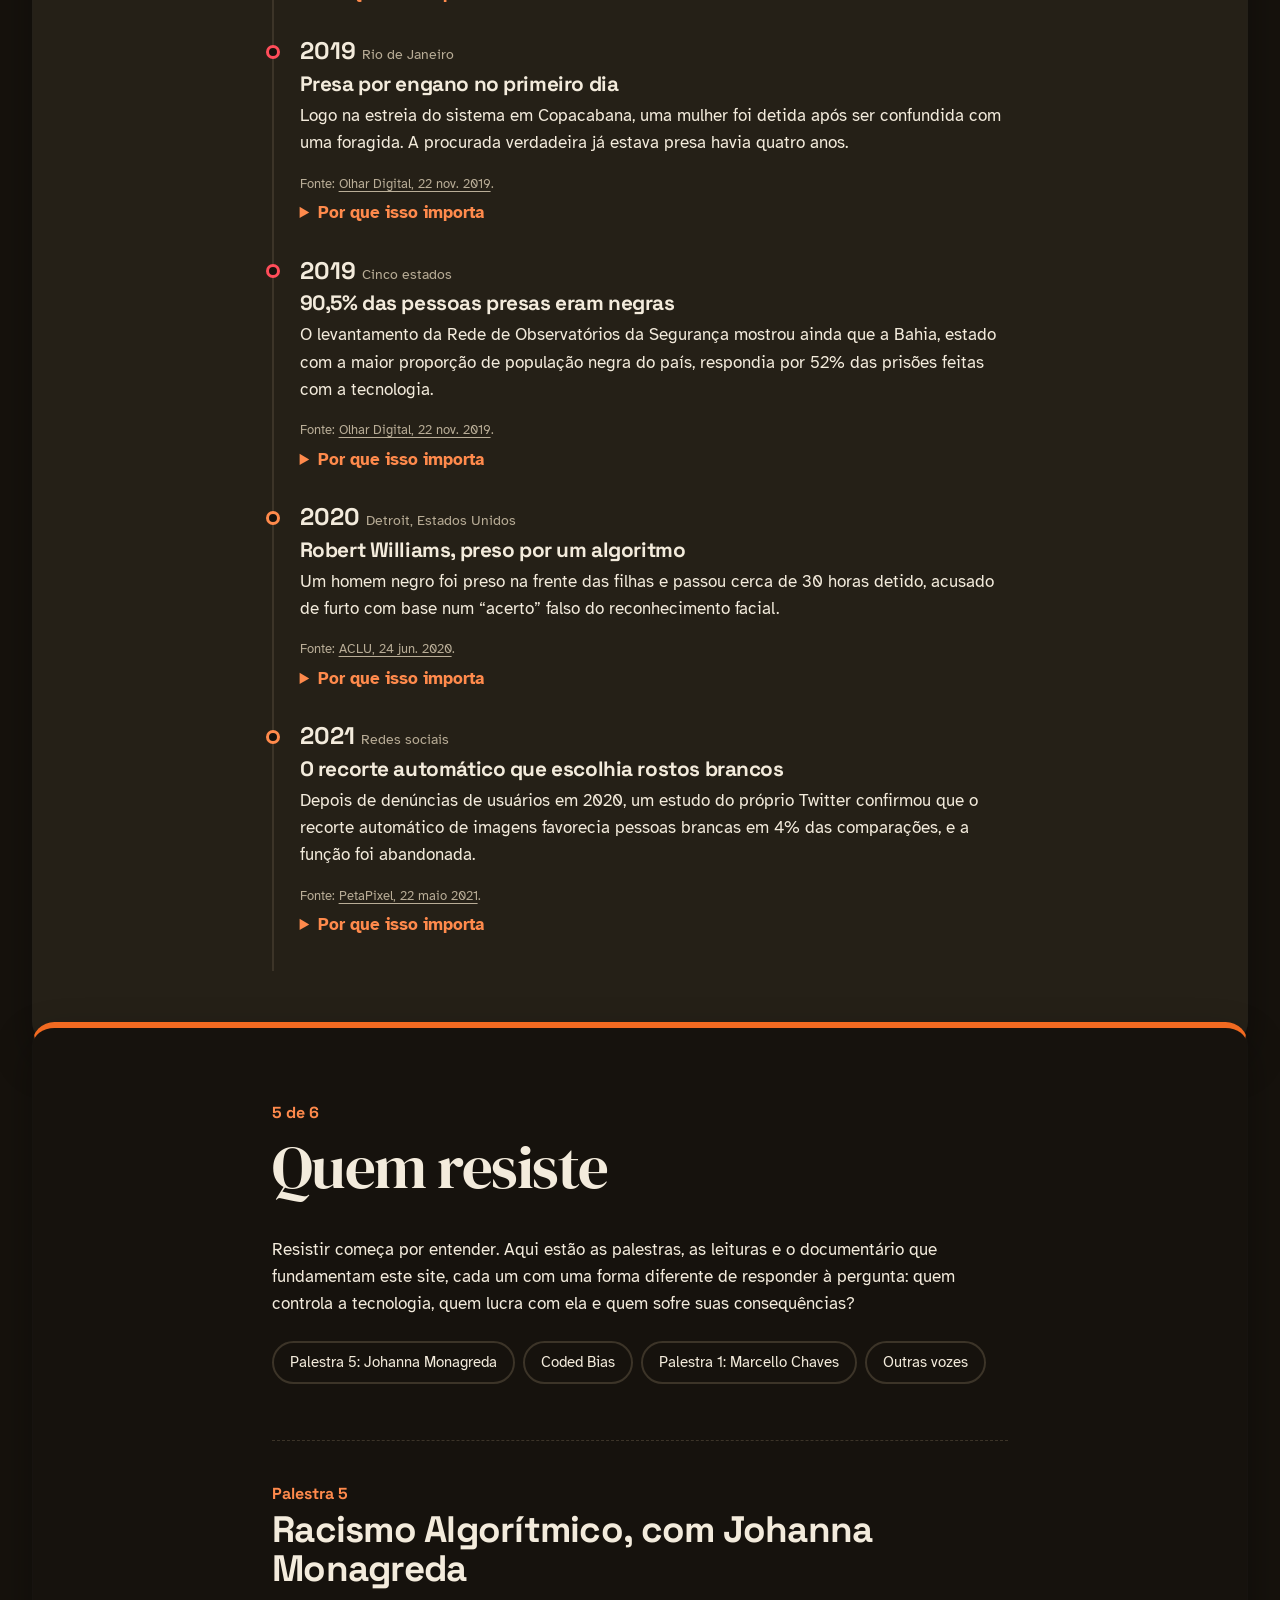
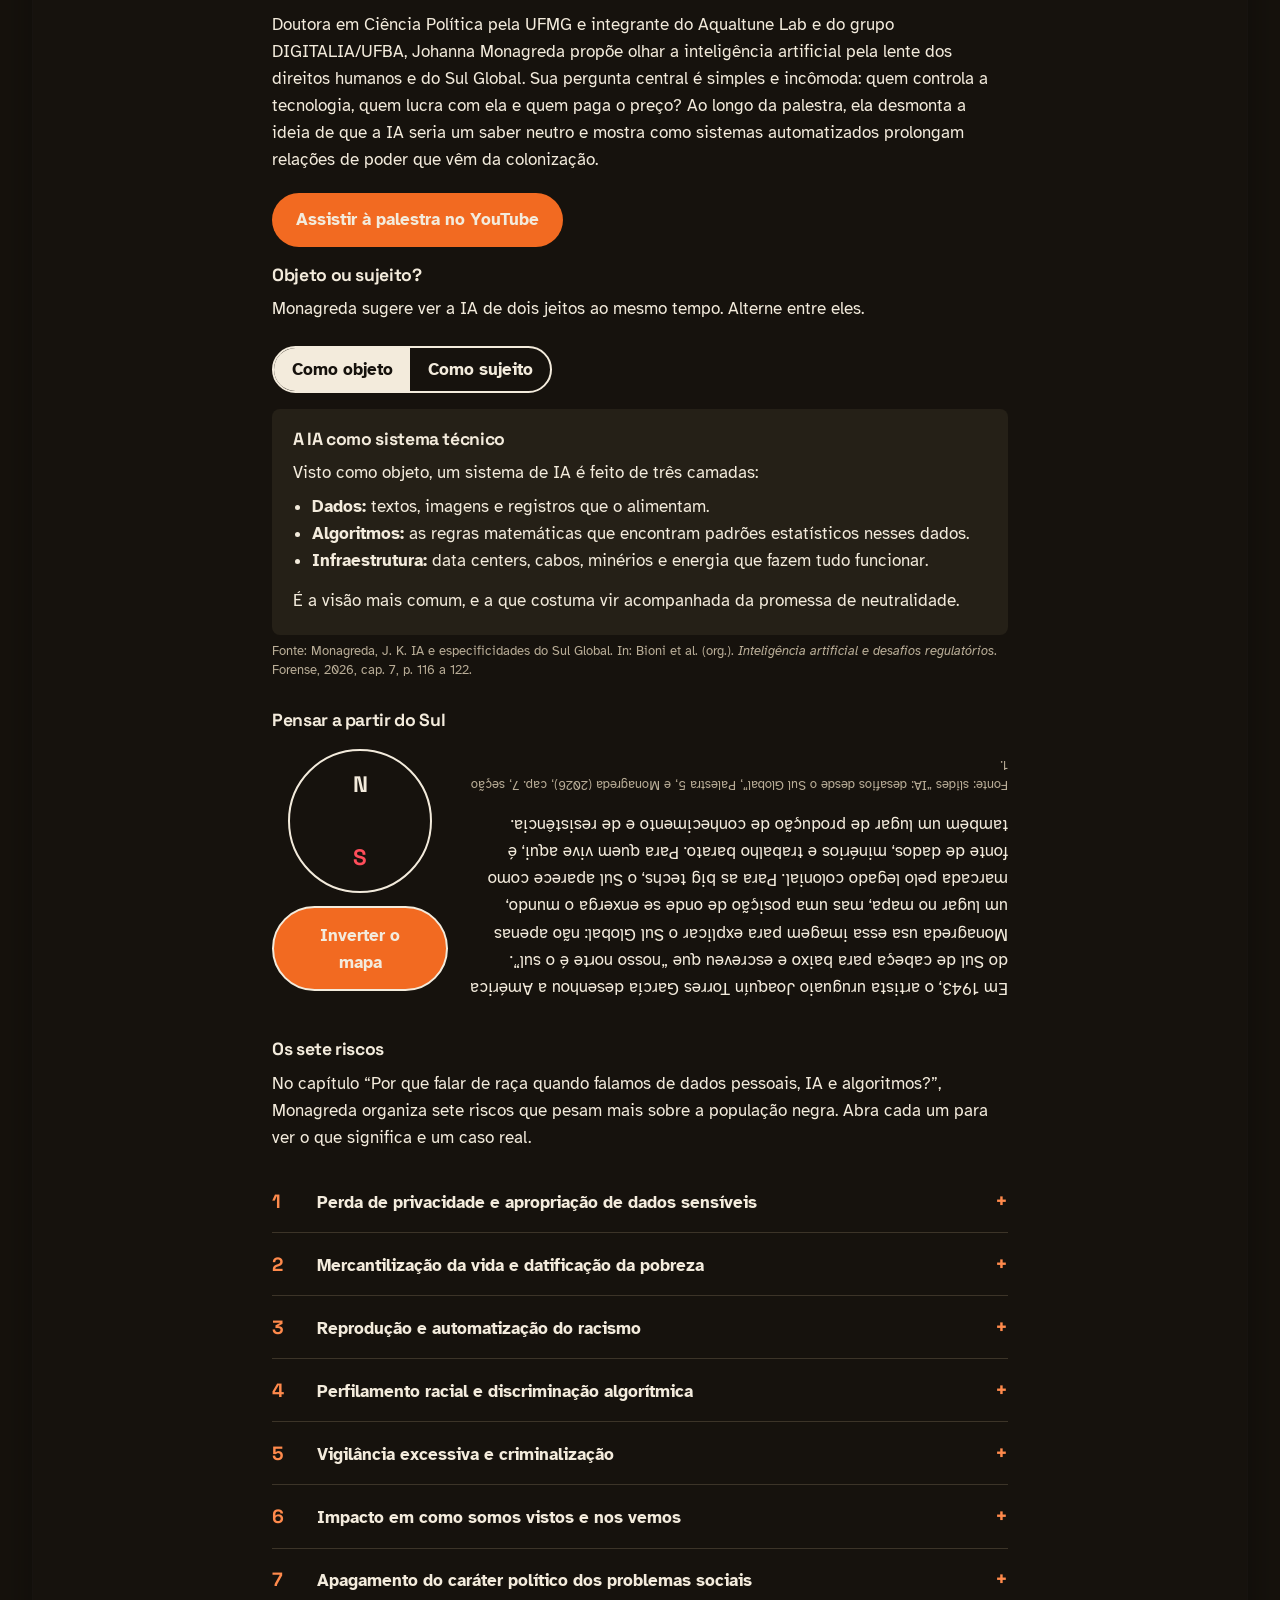
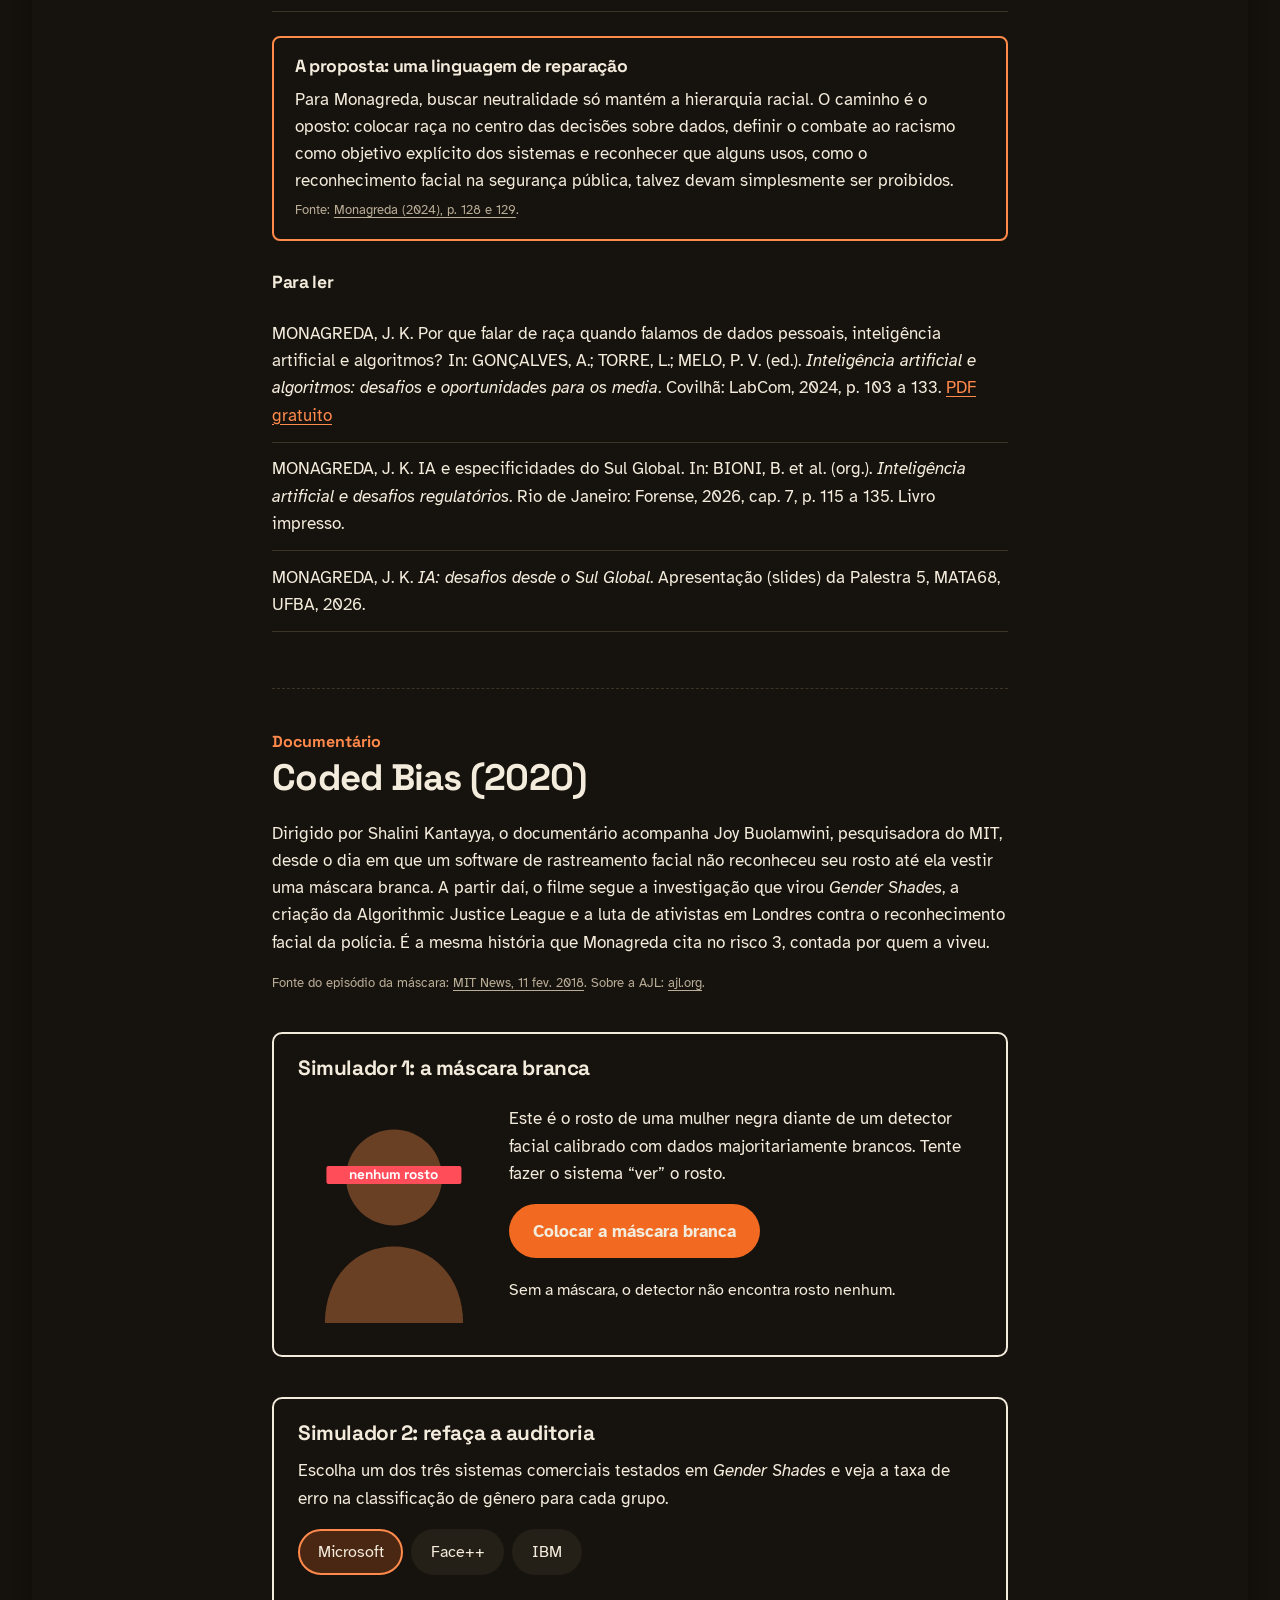
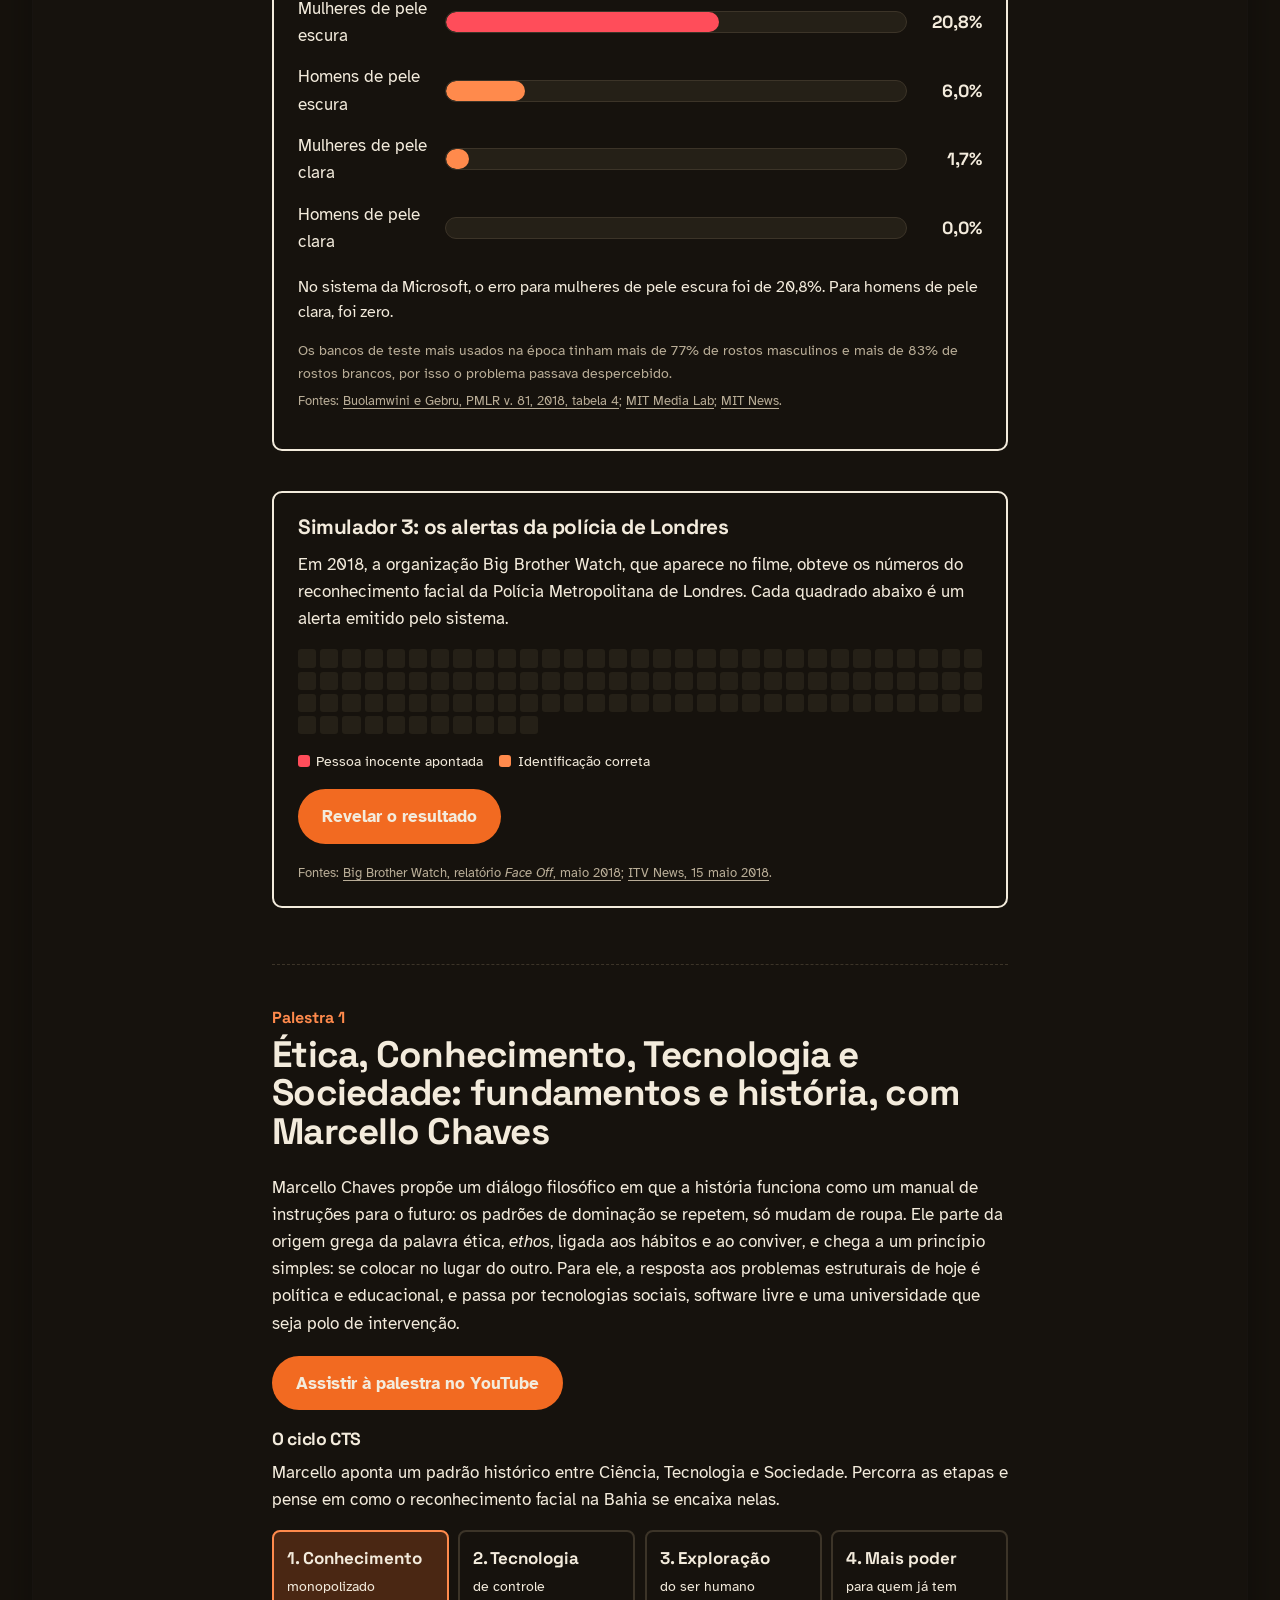
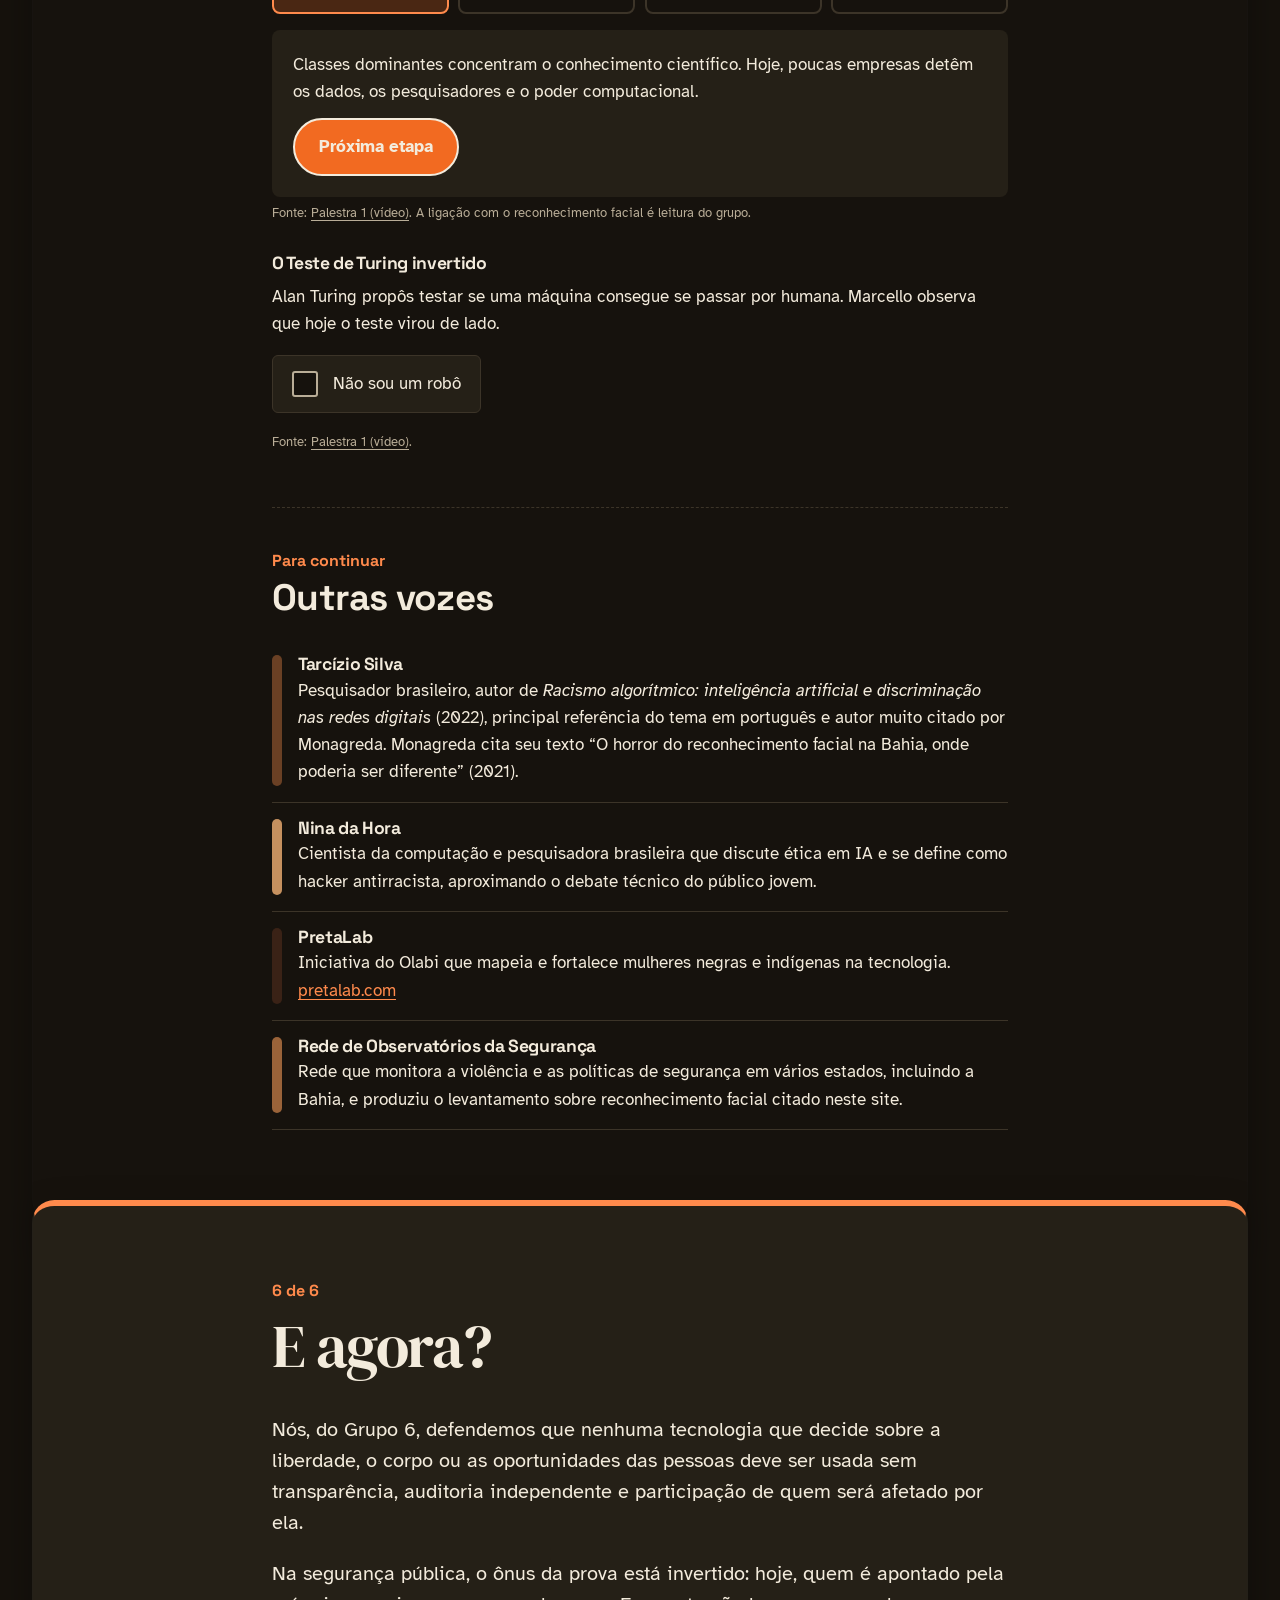
==== commit 4bae5ea9: "Adição de experiência de usuário" ====
--- a/index.html
+++ b/index.html
@@ -43,7 +43,8 @@
           <div class="wide">
             <h1>O algoritmo não enxerga todo mundo igual.</h1>
             <p class="lead">Um percurso interativo sobre racismo algorítmico: o que é, como acontece, onde já aconteceu aqui na Bahia e o que dá para fazer a respeito.</p>
-            <p class="swipe-hint">Deslize para o lado para avançar pelas etapas.</p>
+            <p class="navigation-hint navigation-hint--scroll"><span aria-hidden="true">↓</span> Role a página para avançar pelo percurso.</p>
+            <p class="navigation-hint navigation-hint--drag"><span aria-hidden="true">↔</span> Arraste para o lado para avançar pelas etapas.</p>
             <div class="faces" id="faces" role="img" aria-label="Simulação de um sistema de reconhecimento facial analisando doze rostos de tons de pele diferentes. Os rostos de pele clara são detectados com mais de 95% de confiança. Os de pele mais escura recebem confiança baixa ou não são detectados.">
               <div class="scanline"></div>
             </div>
@@ -767,7 +768,7 @@
 
     </main>
 
-    <!-- Conteúdo de referência e diálogo do glossário, compartilhado pelo percurso. -->
+    <!-- Rodapé de referências e diálogos compartilhados pelo percurso. -->
     <footer class="site">
       <div class="wrap">
         <h2>Referências</h2>
@@ -800,12 +801,31 @@
       </div>
     </footer>
 
+    <button class="fab refs-fab" type="button" id="refsBtn" aria-haspopup="dialog">Referências</button>
+    <dialog class="refs-dialog" id="refsDialog" aria-labelledby="refsTitle">
+      <div class="dlg-head"><h2 id="refsTitle">Referências</h2><button class="icon-btn" type="button" id="refsClose">Fechar</button></div>
+      <div class="dlg-body" id="refsBody"></div>
+    </dialog>
+
     <button class="fab" type="button" id="glossBtn" aria-haspopup="dialog">Glossário</button>
     <dialog id="gloss" aria-labelledby="glossTitle">
       <div class="dlg-head"><h2 id="glossTitle">Glossário</h2><button class="icon-btn" type="button" id="glossClose">Fechar</button></div>
       <div class="dlg-body"><dl id="glossList"></dl></div>
     </dialog>
 
+    <dialog class="welcome-dialog" id="welcome" aria-labelledby="welcomeTitle" aria-describedby="welcomeDescription">
+      <p class="eyebrow">Antes de começar</p>
+      <h2 id="welcomeTitle">Como navegar pelo site</h2>
+      <p id="welcomeDescription">Um percurso interativo sobre racismo algorítmico. Veja como navegar:</p>
+      <ul class="welcome-guide">
+        <li><strong>Celular:</strong> arraste para o lado entre as etapas.</li>
+        <li><strong>Computador:</strong> role a página para avançar.</li>
+        <li><strong>Menu superior:</strong> acesse o Percurso ou os Minijogos.</li>
+        <li><strong>Botões inferiores:</strong> abra o Glossário e, no celular, as Referências.</li>
+      </ul>
+      <button class="btn welcome-start" type="button" id="welcomeStart" autofocus>Começar e ver a análise</button>
+    </dialog>
+
     <script src="codigo-de-cor.js"></script>
   </body>
 </html>
--- a/codigo-de-cor.css
+++ b/codigo-de-cor.css
@@ -98,7 +98,9 @@
 .btn-ghost:hover{border-color:var(--machine); background:none; color:var(--machine)}
 .hero .btn-ghost{color:var(--ink); border-color:var(--ink)}
 .hero .btn-ghost:hover{border-color:var(--machine); background:var(--machine-soft); color:var(--ink)}
-.swipe-hint{display:none}
+.navigation-hint{display:flex; align-items:center; gap:.55rem; width:fit-content; padding:.55rem .85rem; margin:.9rem 0 0; border-radius:999px; background:var(--machine-soft); color:var(--machine); font-size:.95rem; font-weight:700}
+.navigation-hint span{font-size:1.2rem; line-height:1}
+.navigation-hint--drag{display:none}
 
 /* seções */
 section.stage{padding:clamp(3rem, 7vw, 4.5rem) 0; border:1px solid rgba(36,40,58,.08); border-top:6px solid var(--card-accent, var(--machine)); border-radius:1.4rem; background:var(--card-bg, var(--paper)); box-shadow:0 18px 40px var(--card-shadow)}
@@ -112,6 +114,7 @@
 #resistencia{--card-accent:var(--spark); --card-bg:var(--stage-5); z-index:5}
 #agora{--card-accent:var(--machine); --card-bg:var(--stage-6); z-index:6}
 #quiz{--card-accent:var(--spark); --card-bg:var(--stage-quiz); z-index:7}
+#percurso[hidden],#minijogos[hidden]{display:none}
 @media (max-width:680px){
   #percurso{
     display:flex;
@@ -138,12 +141,8 @@
     border-radius:0;
     box-shadow:none;
   }
-  .swipe-hint{
-    display:block;
-    margin:.75rem 0 0;
-    color:var(--machine);
-    font-weight:700;
-  }
+  .navigation-hint--scroll{display:none}
+  .navigation-hint--drag{display:flex}
 }
 @media (max-width:680px) and (prefers-reduced-motion: reduce){
   #percurso{scroll-behavior:auto}
@@ -462,13 +461,25 @@
 /* glossário */
 dialog{border:none; border-radius:12px; padding:0; width:min(100% - 2rem, 34rem); max-height:80vh; background:var(--paper); color:var(--ink); box-shadow:0 20px 60px rgba(0,0,0,.35)}
 dialog::backdrop{background:rgba(23,18,13,.6)}
+.welcome-dialog{width:min(100% - 2rem, 42rem); max-height:min(90vh, 48rem); padding:clamp(1rem, 5vw, 2.5rem); overflow-y:auto}
+.welcome-dialog .eyebrow{margin:0 0 .6rem; color:var(--machine); font-size:.9rem; font-weight:700; letter-spacing:.08em; text-transform:uppercase}
+.welcome-dialog h2{font-size:clamp(2rem, 6vw, 3rem); margin-bottom:.35em}
+.welcome-dialog > p:not(.eyebrow){margin-bottom:.5rem}
+.welcome-guide{display:grid; gap:.4rem; margin:1rem 0; padding-left:1.4rem; line-height:1.4}
+.welcome-guide li::marker{color:var(--machine)}
+.welcome-start{margin-top:.25rem}
 .dlg-head{display:flex; justify-content:space-between; align-items:center; padding:1rem 1.25rem; border-bottom:1px solid var(--line); position:sticky; top:0; background:var(--paper)}
 .dlg-head h2{font-size:1.5rem; margin:0}
 .dlg-body{padding:1rem 1.25rem 1.5rem}
+.refs-dialog .dlg-body{max-height:calc(80vh - 4rem); overflow-y:auto}
+.refs-dialog .wrap{width:auto; margin:0}
+.refs-dialog h3{font-size:1.05rem; color:var(--ink); margin-top:1.6rem}
 dl dt{font-weight:700; margin-top:1rem}
 dl dt.hl{color:var(--machine)}
 dl dd{margin:.2rem 0 0}
 .fab{position:fixed; right:1rem; bottom:calc(1rem + env(safe-area-inset-bottom,0px)); z-index:15; font:inherit; font-weight:700; background:var(--machine); color:#fff; border:none; border-radius:999px; padding:.75rem 1.2rem; cursor:pointer; box-shadow:0 6px 20px rgba(99,56,214,.35)}
+.refs-fab{display:none}
+.refs-dialog .credits{margin-top:1.5rem}
 
 footer.site{border-top:1px solid var(--line); padding:3rem 0 6rem; font-size:.95rem; color:var(--muted)}
 footer.site h2{font-size:1.4rem; color:var(--ink)}
@@ -485,7 +496,11 @@
 .views a[aria-current="page"]{background:var(--ink); color:var(--paper)}
 @media (max-width:680px){.steps{display:none}.brand{flex:1}.bar-in{gap:.4rem}.views a{display:inline-flex; align-items:center; min-height:44px; padding:.35rem .25rem; font-size:.88rem}}
 .is-games .steps{visibility:hidden}
-.is-games .fab{display:none}
+@media (max-width:680px){
+  html.has-refs-dialog footer.site{display:none}
+  html.has-refs-dialog .refs-fab{display:block; left:1rem; right:auto}
+}
+.is-games .fab:not(.refs-fab){display:none}
 
 /* minijogos */
 /* Componentes internos dos jogos; cada painel é exibido pela aba selecionada no JS. */
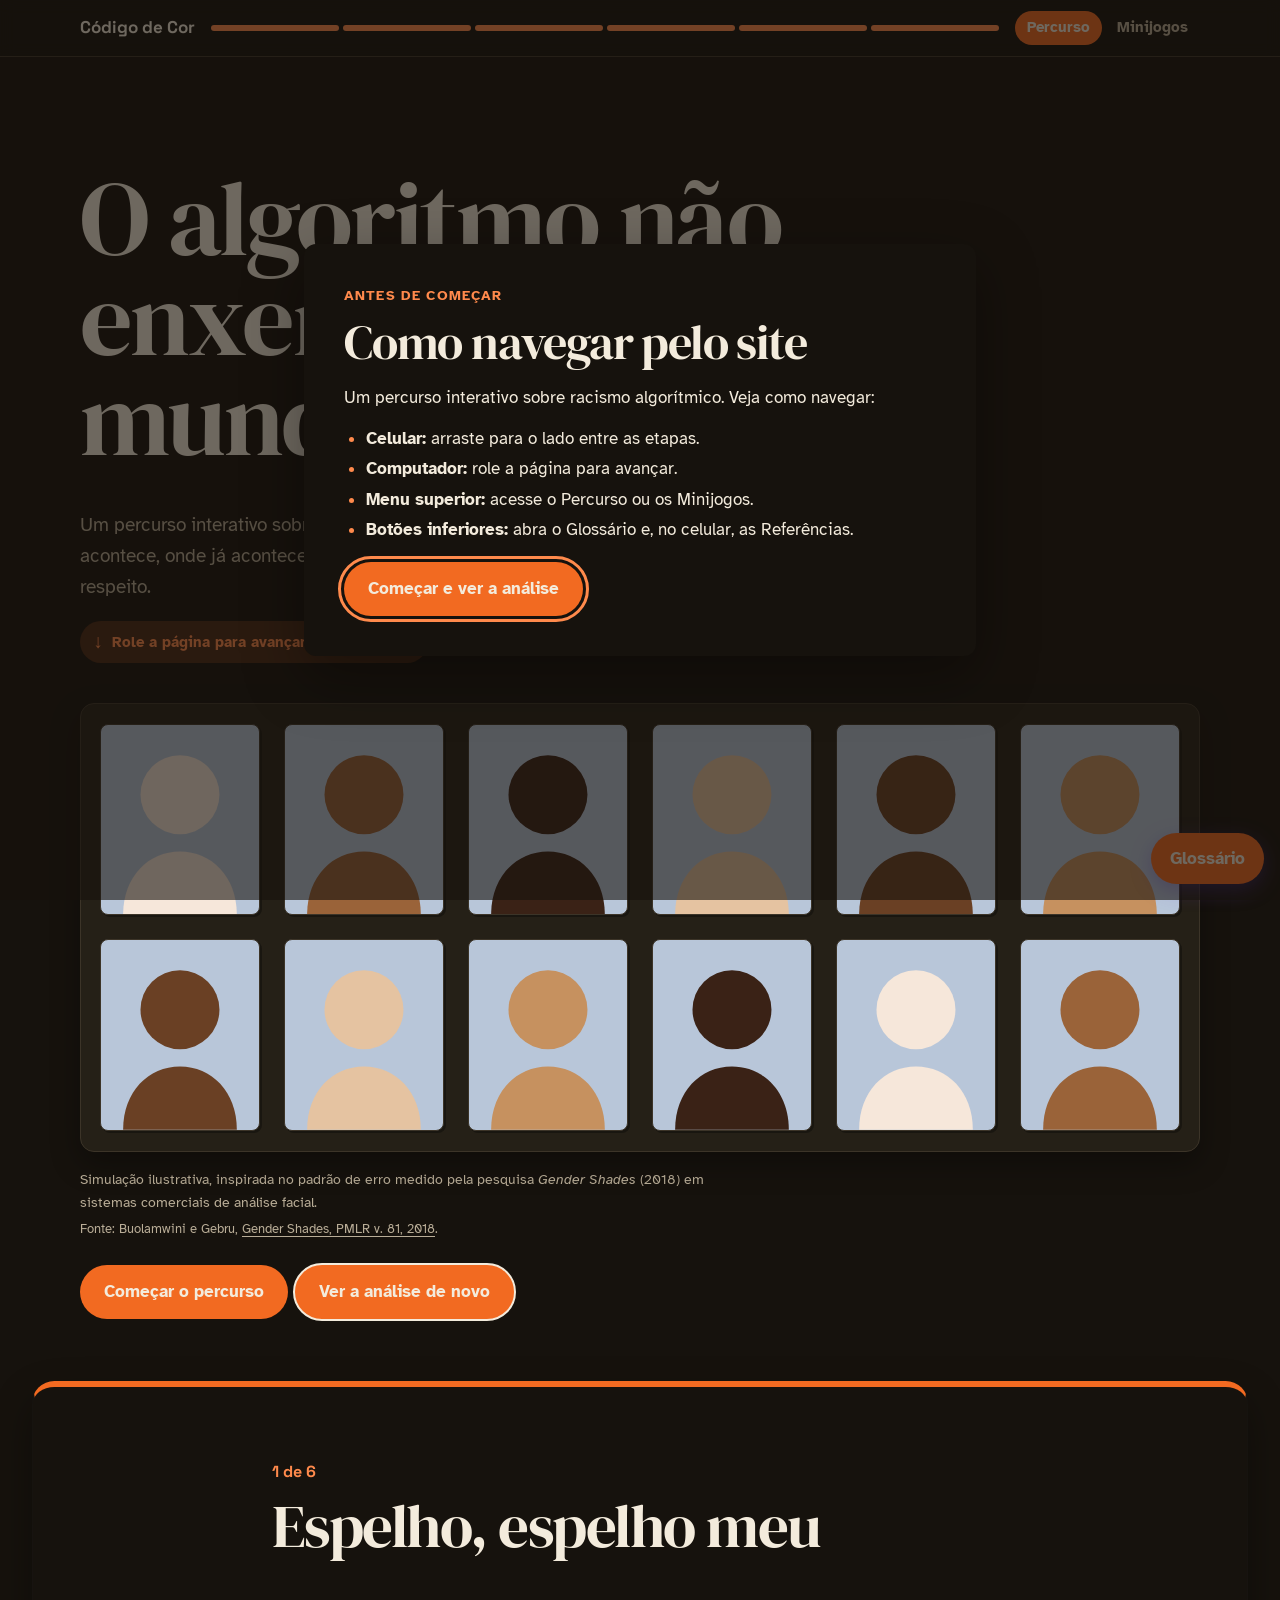
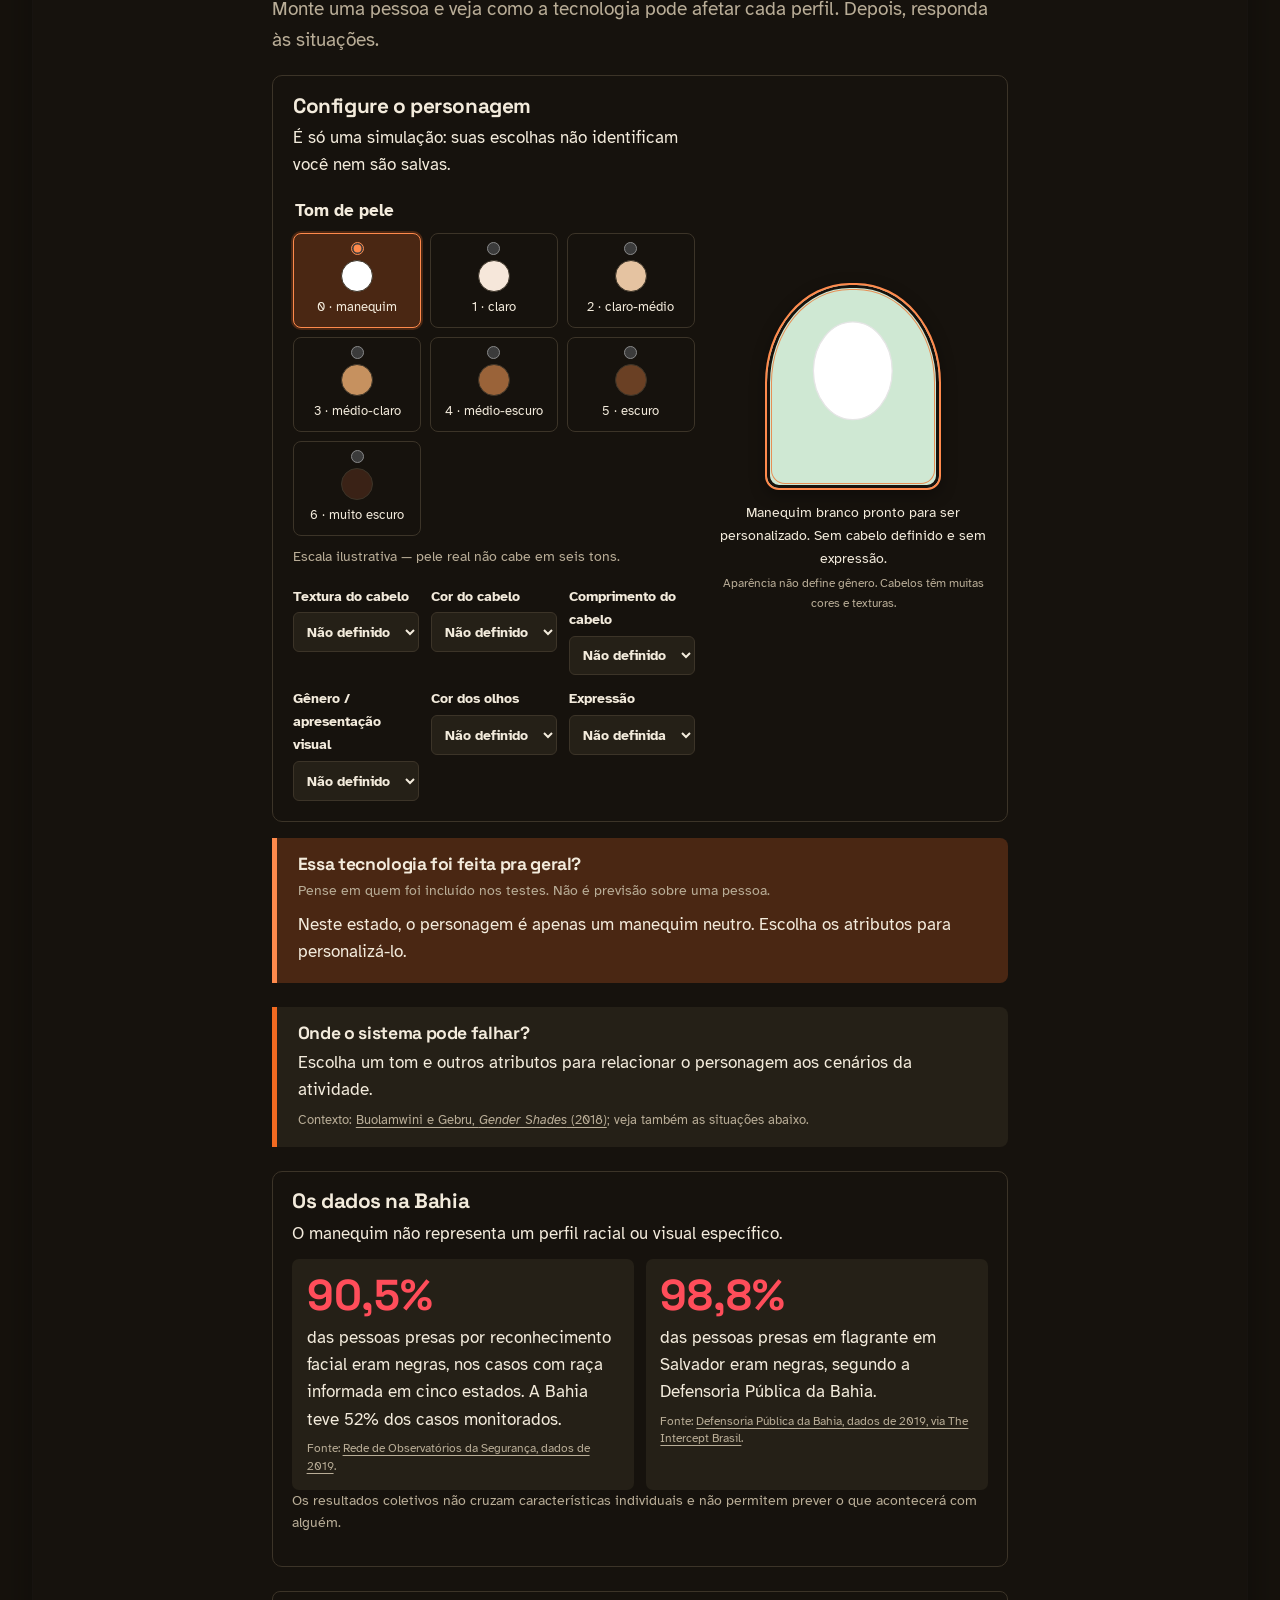
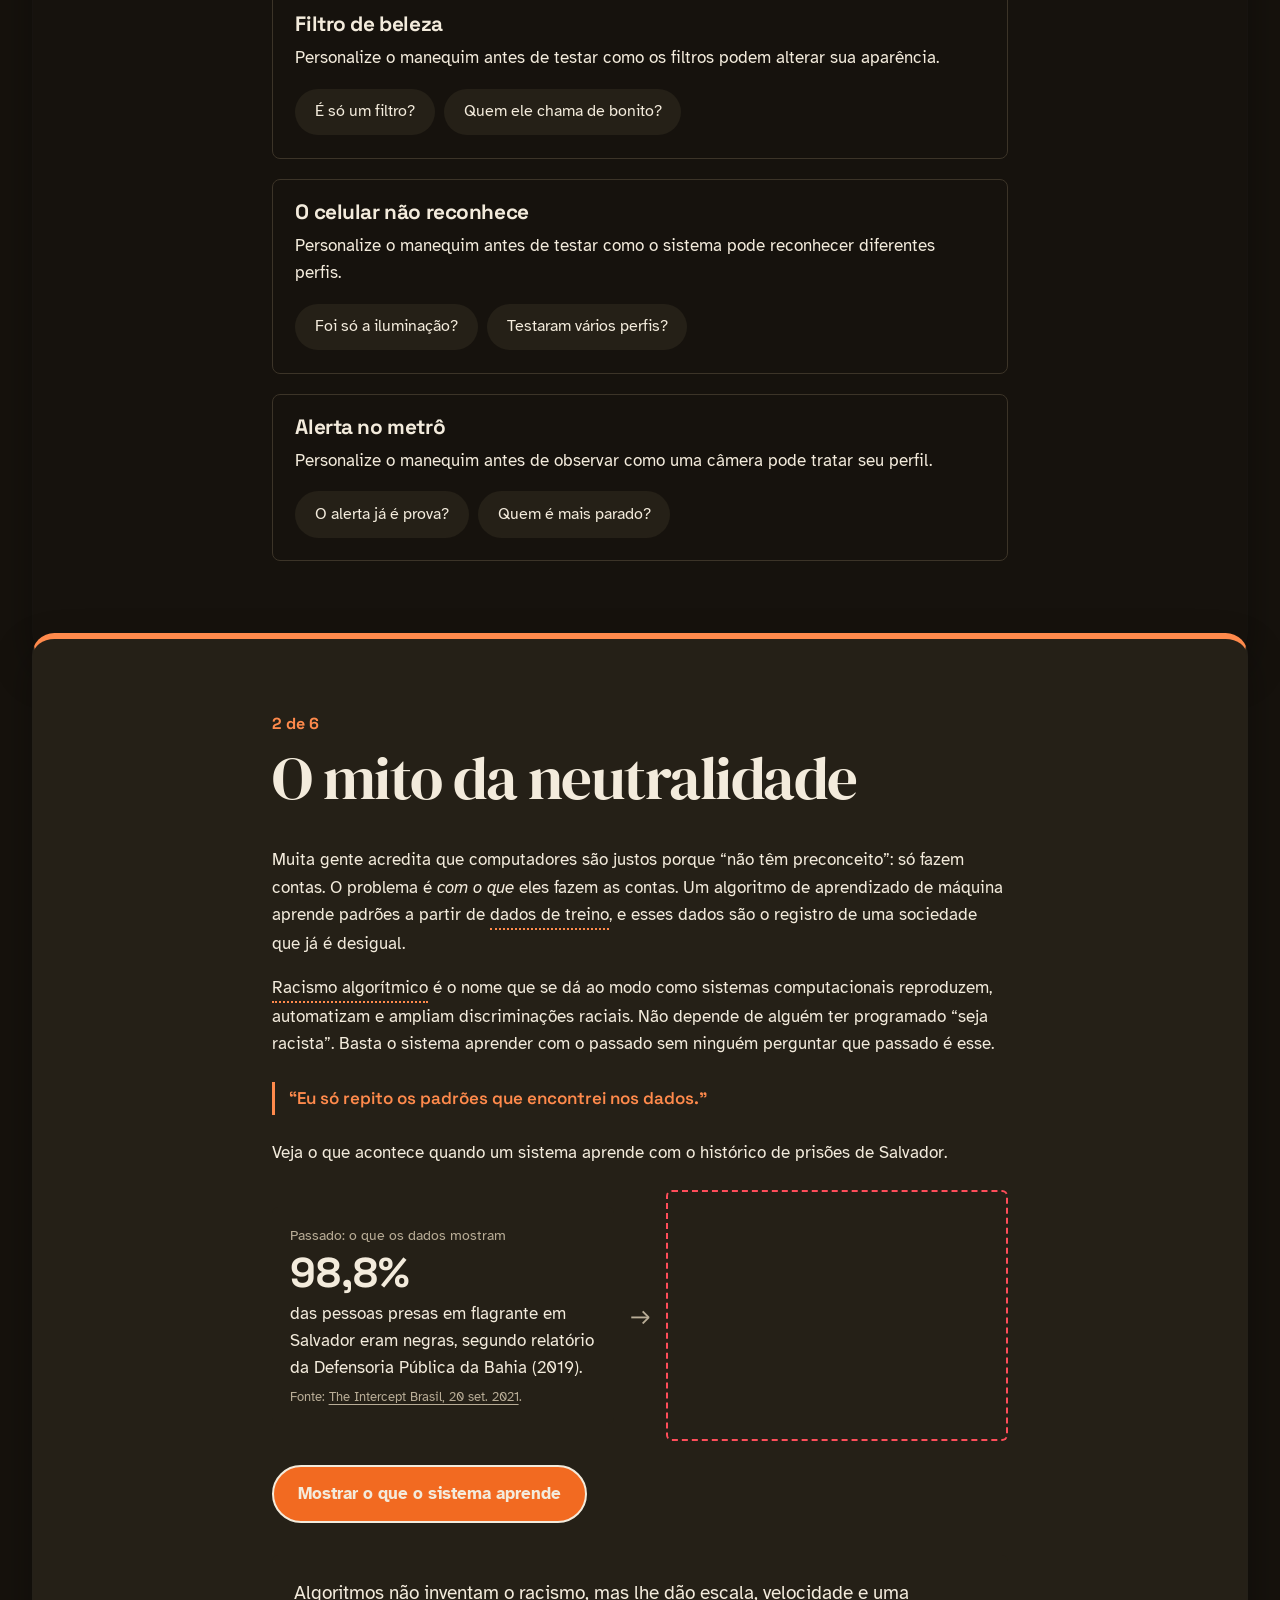
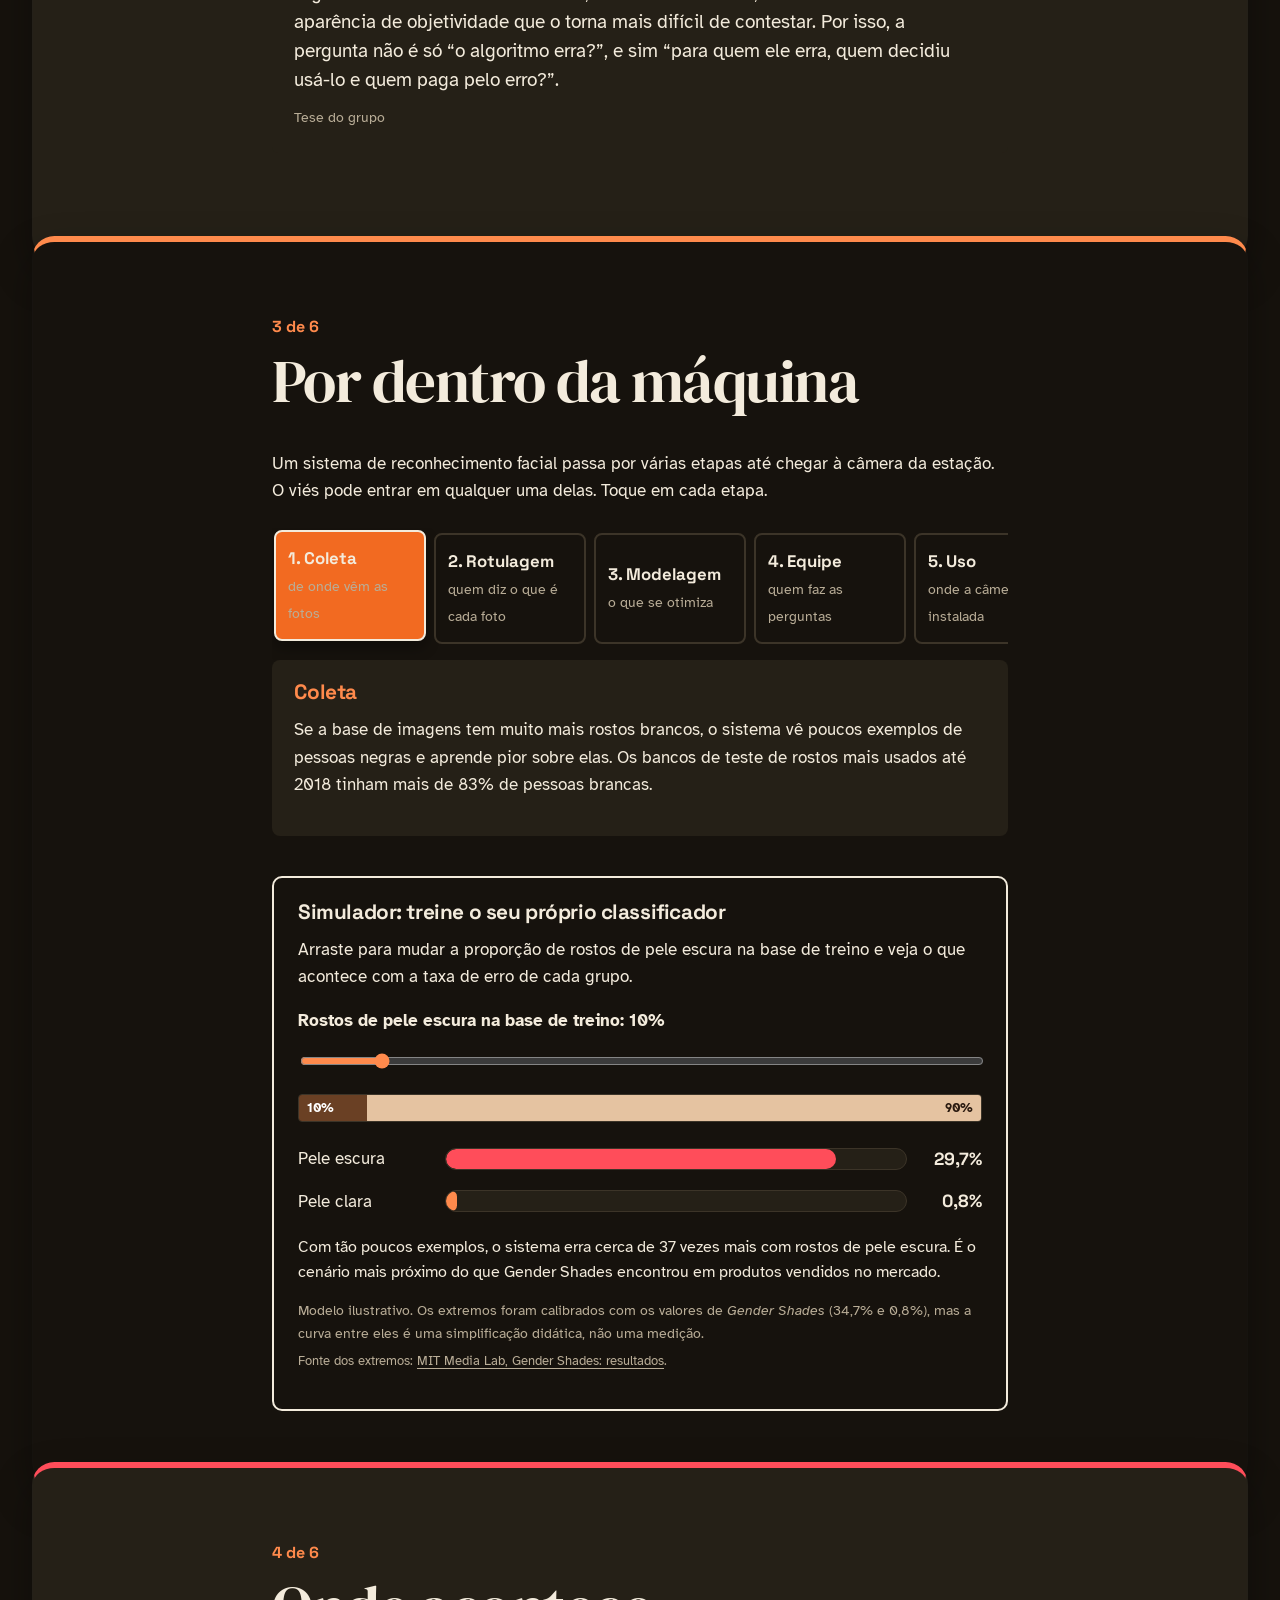
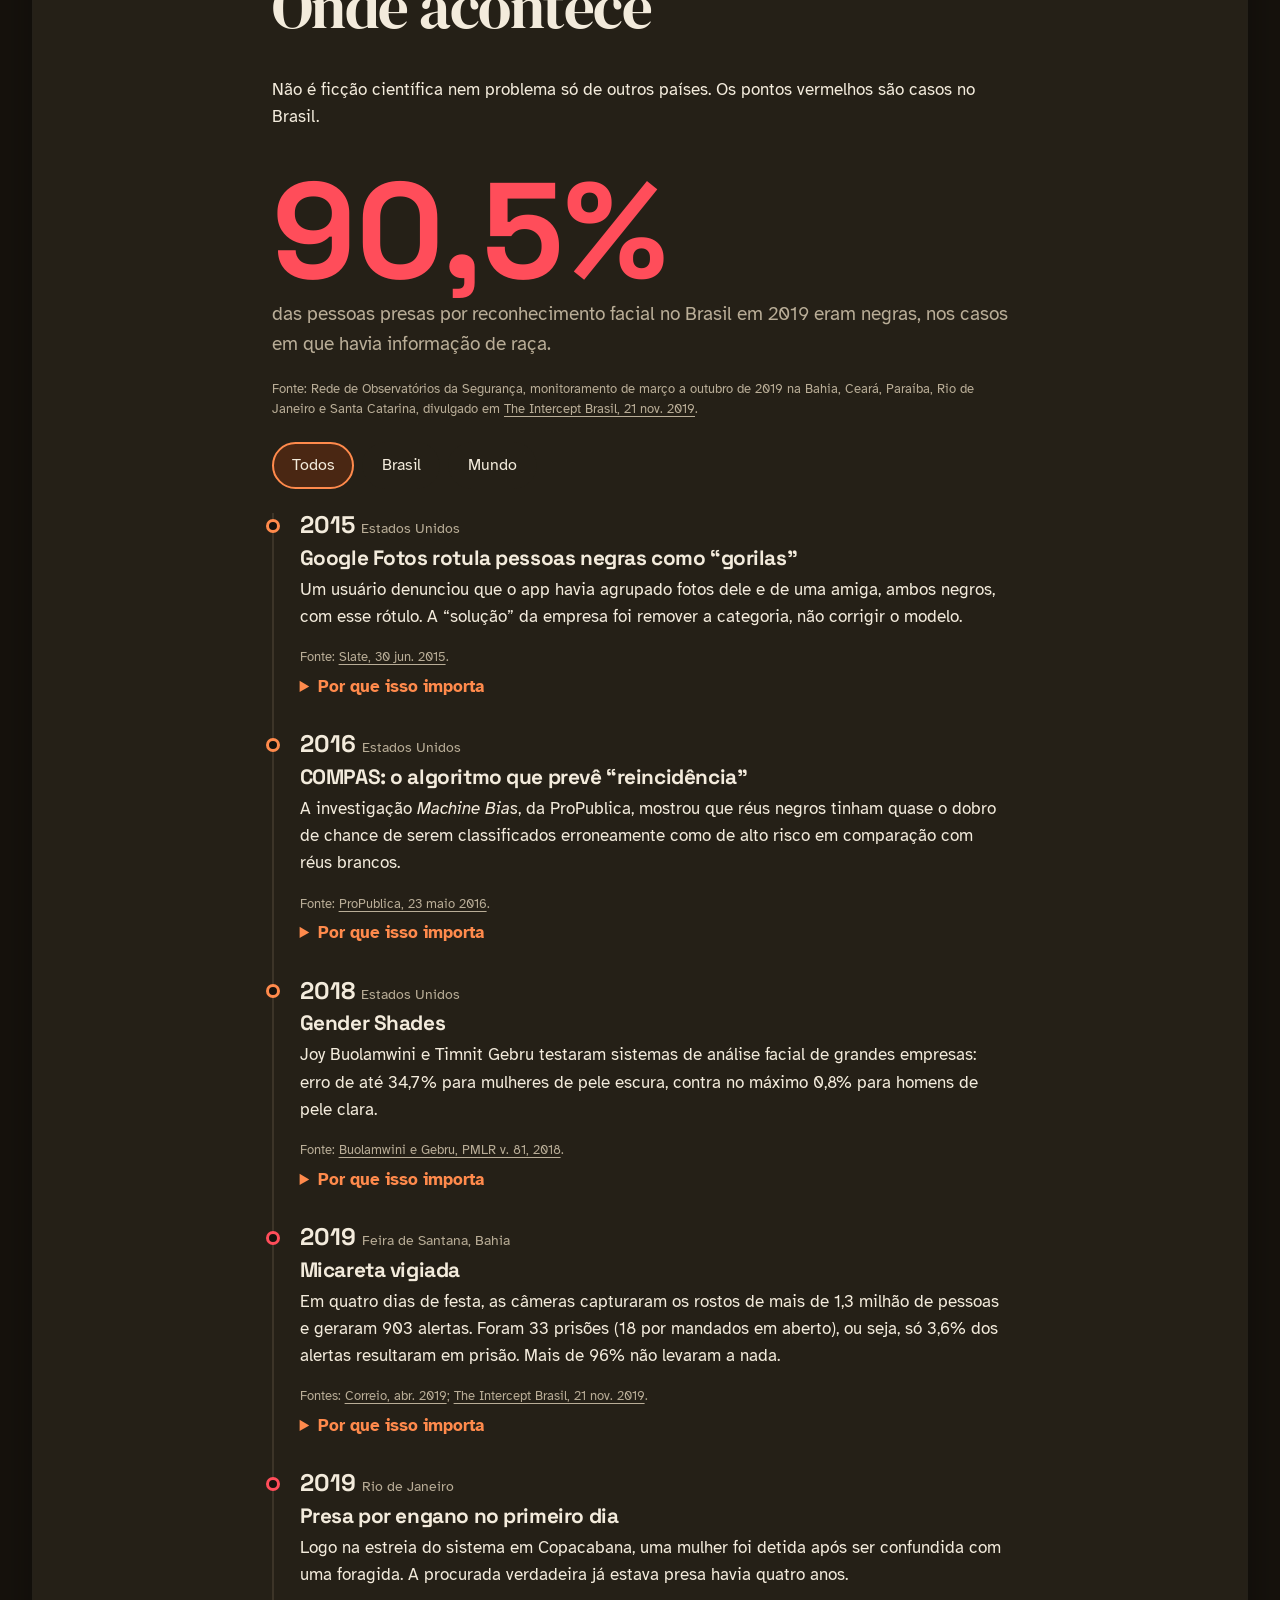
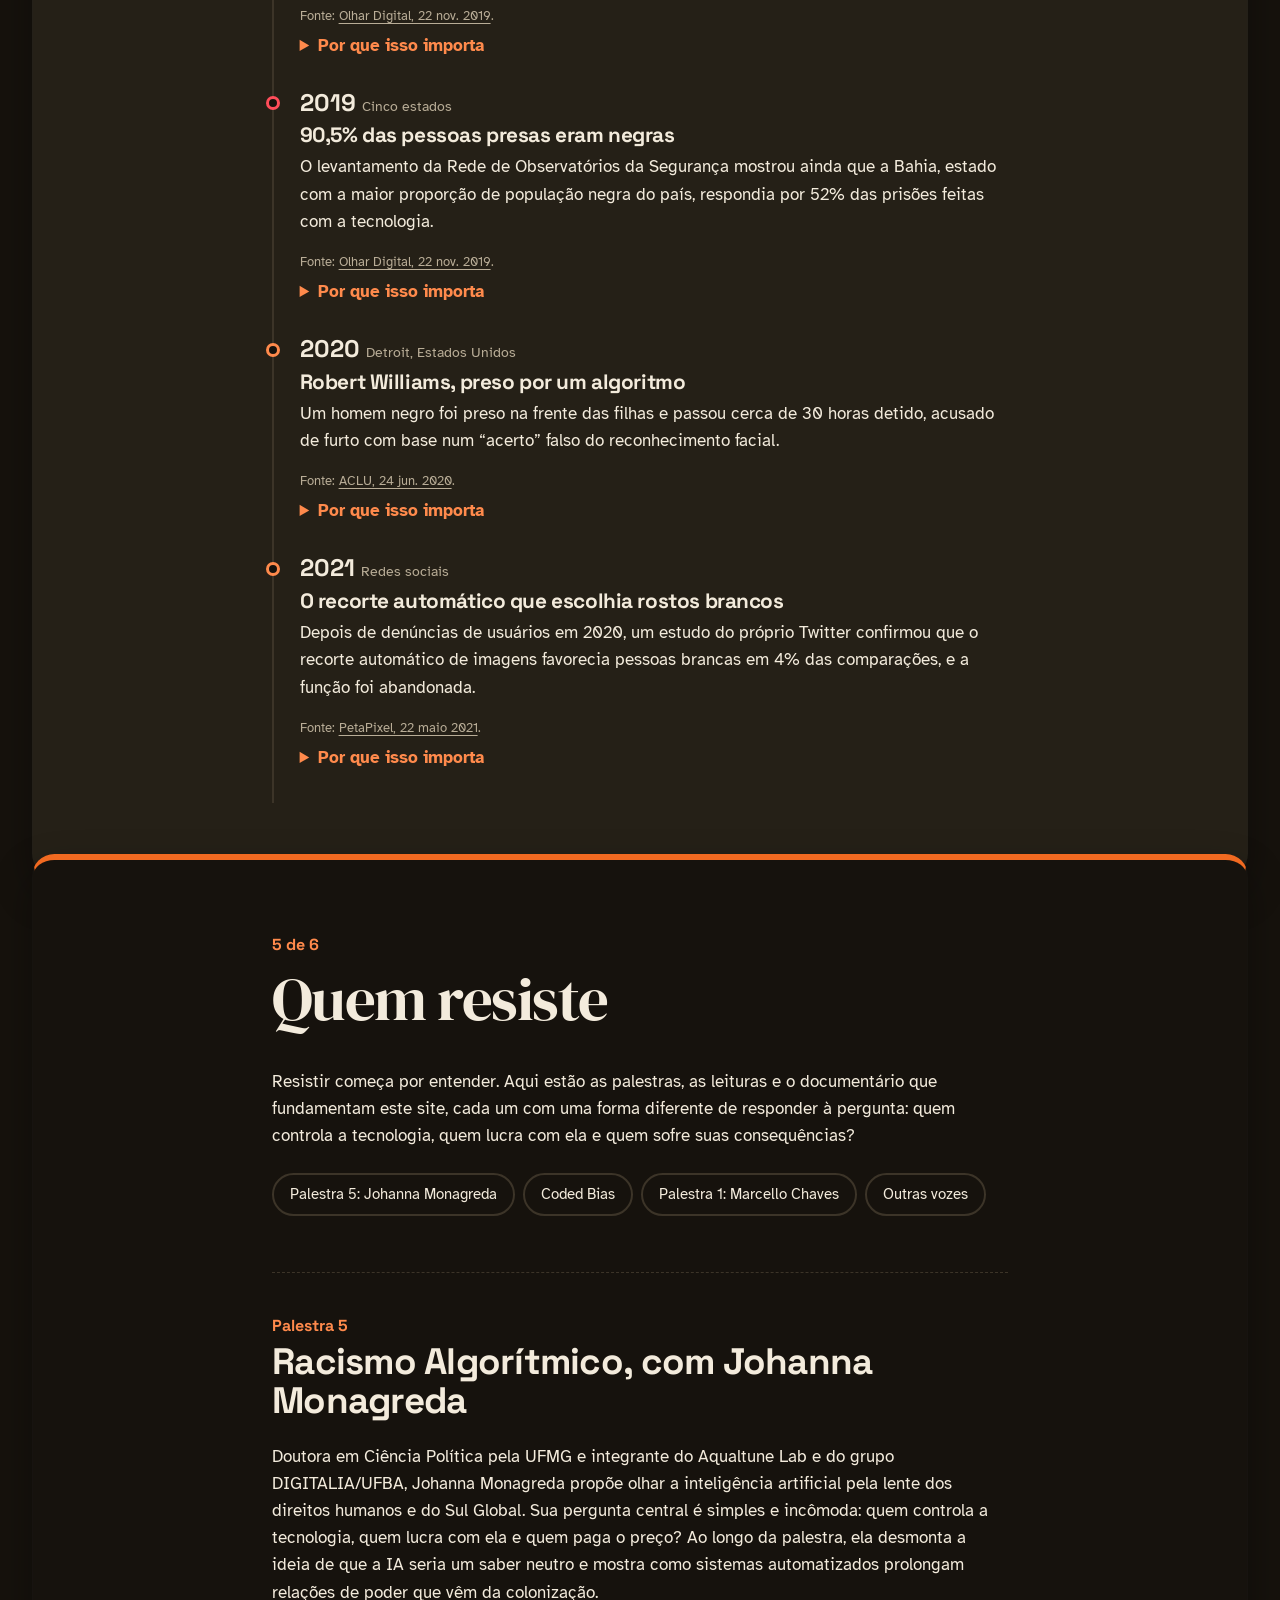
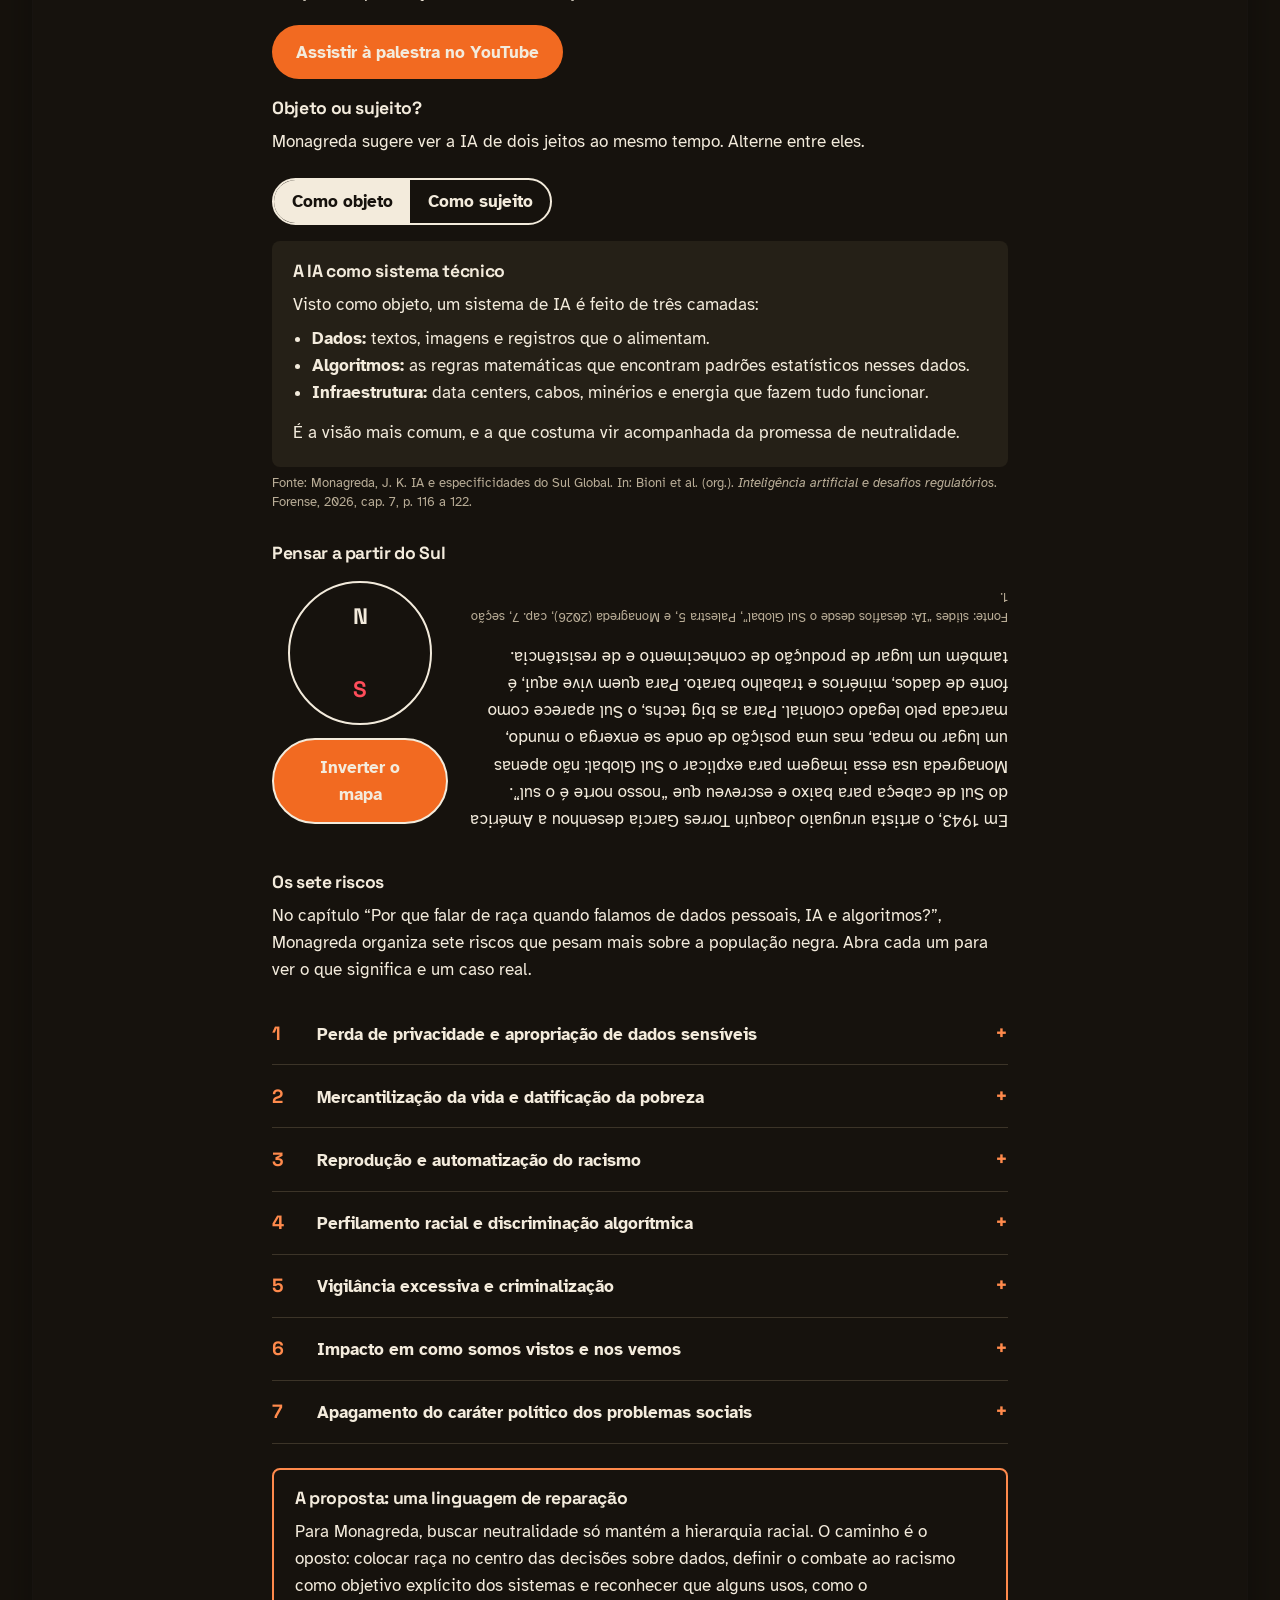
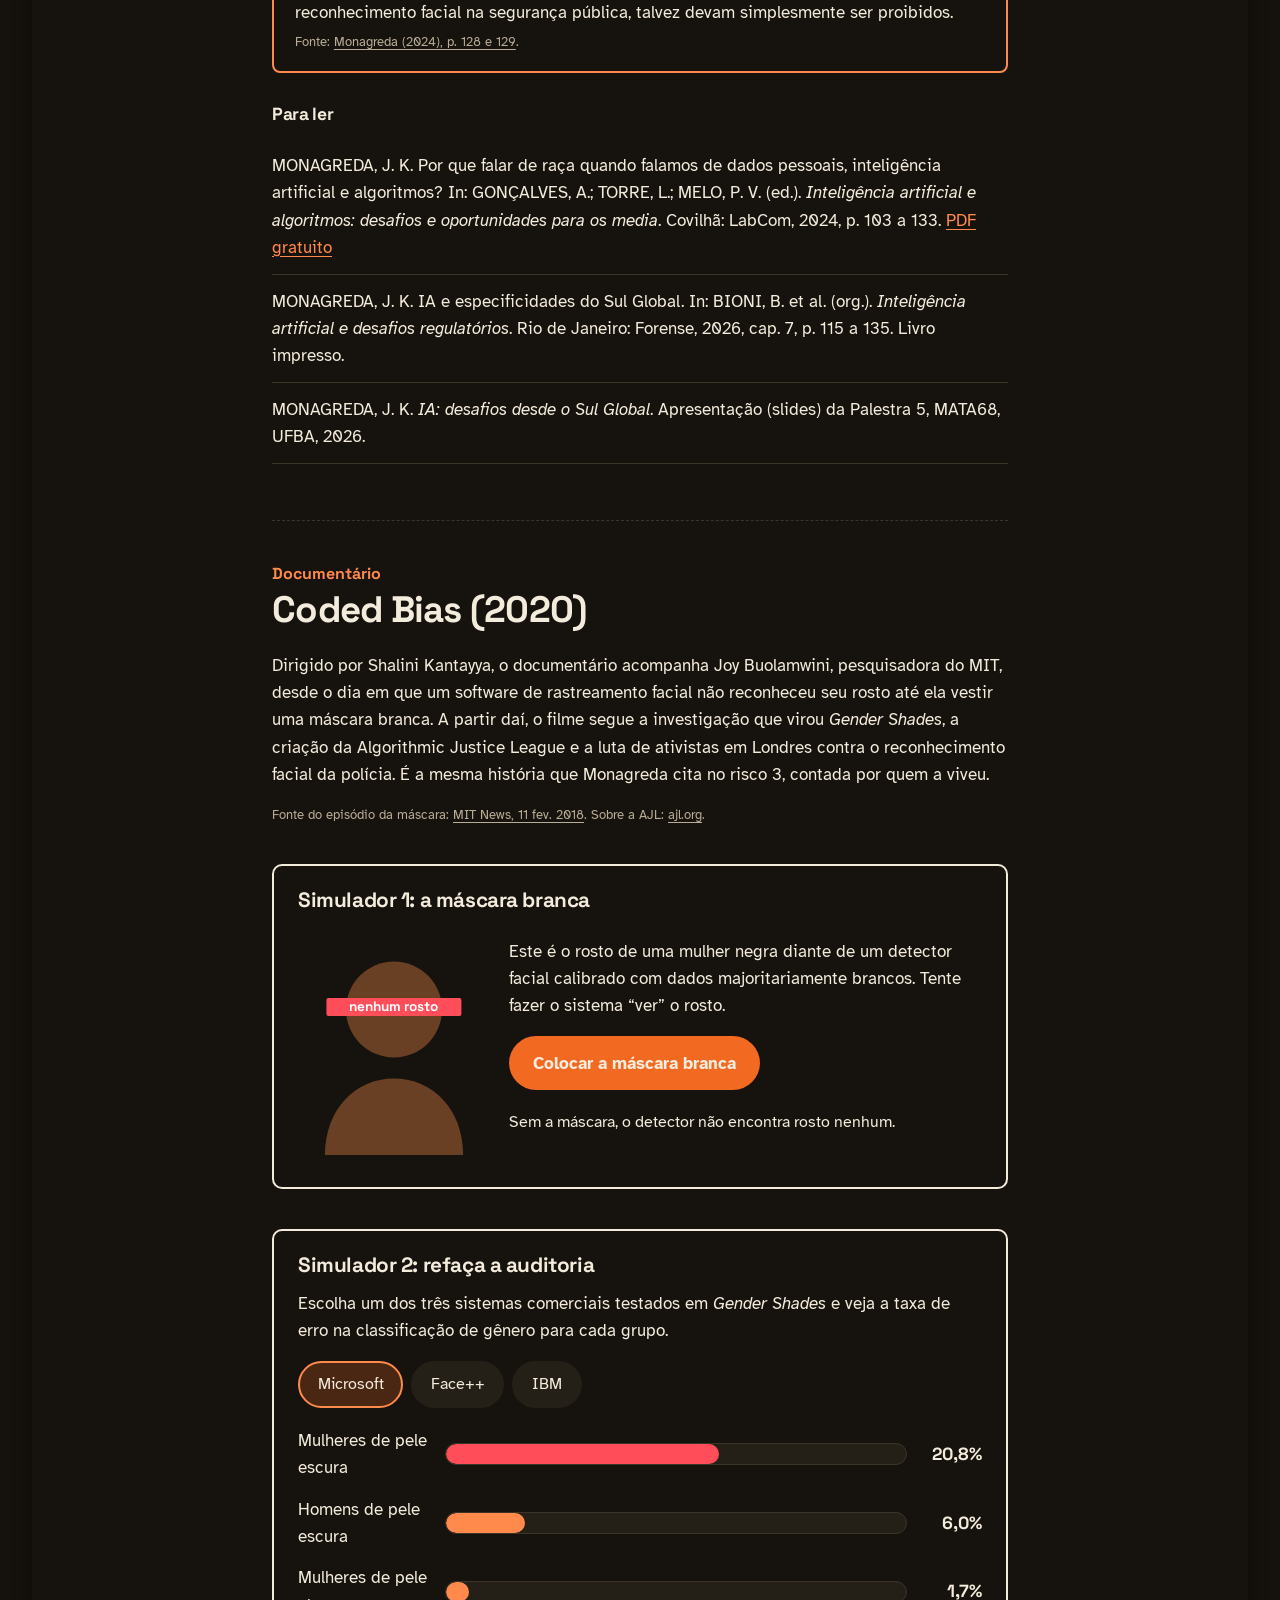
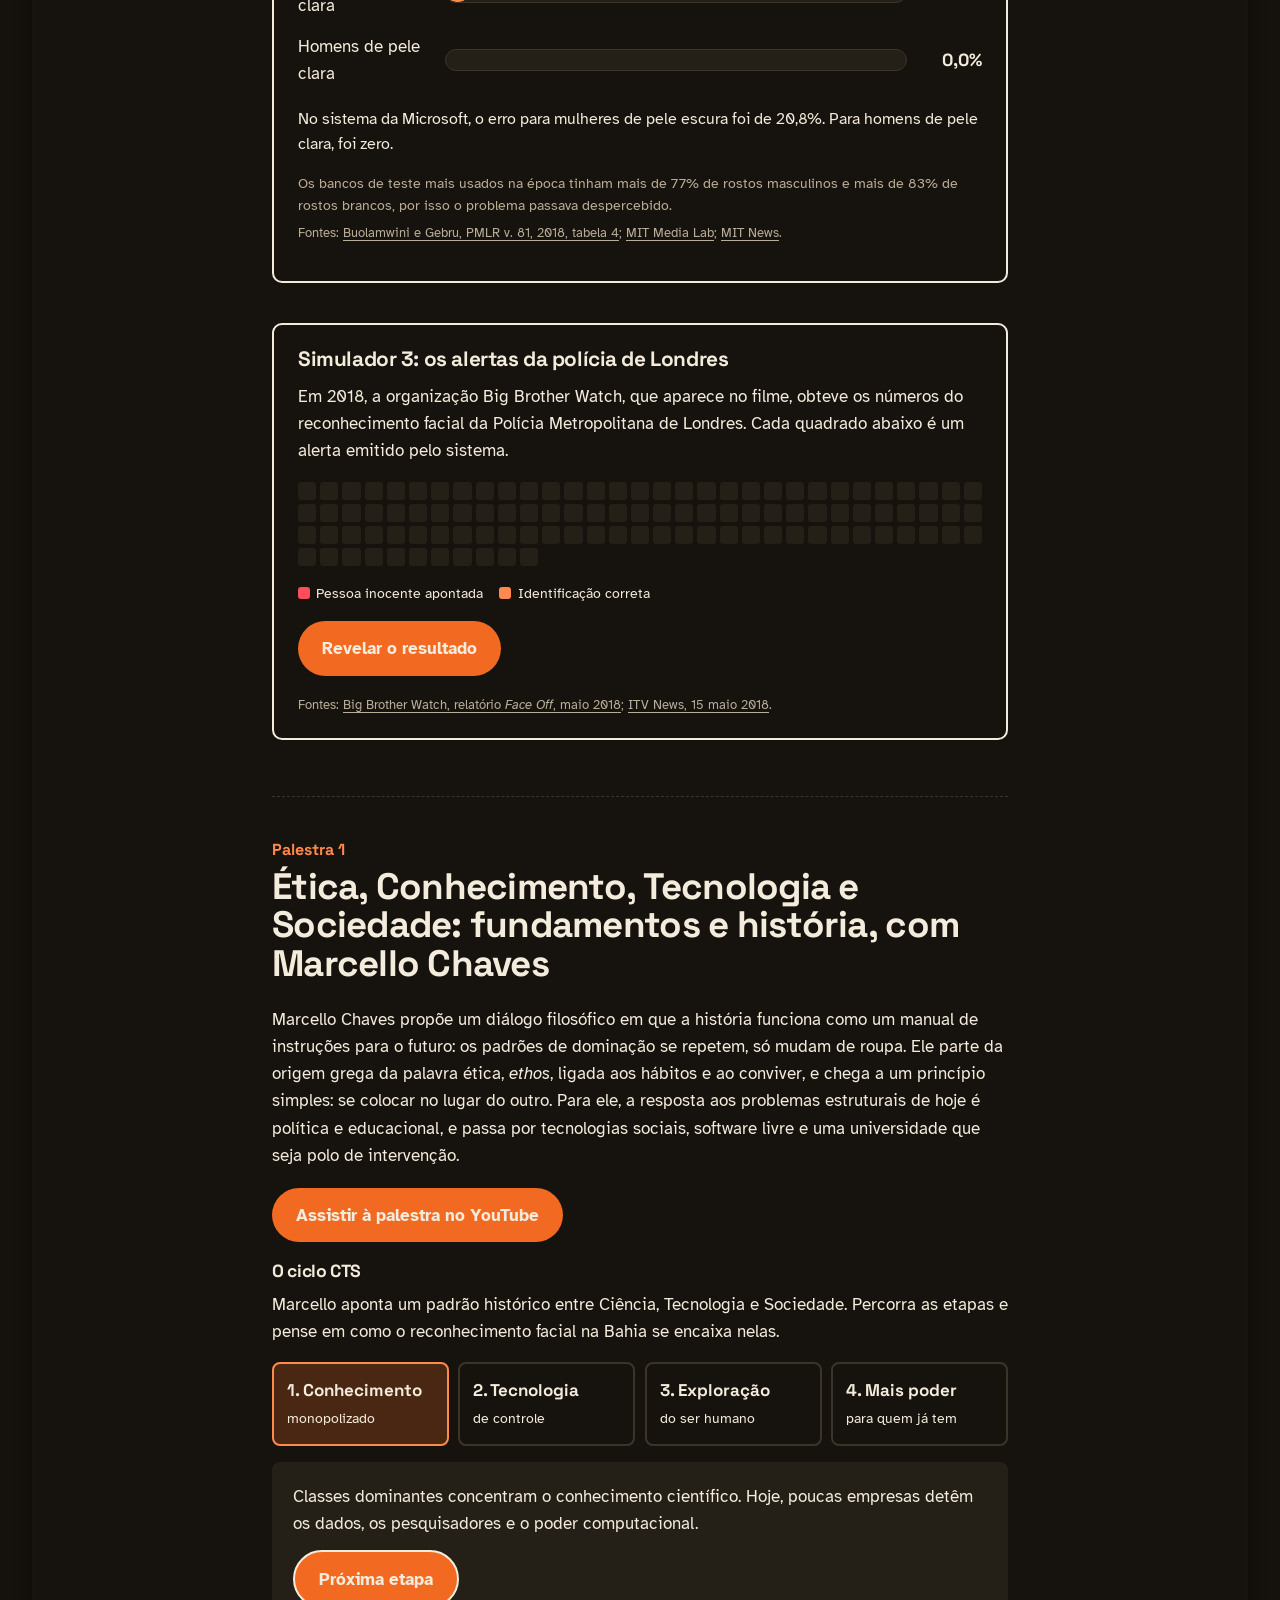
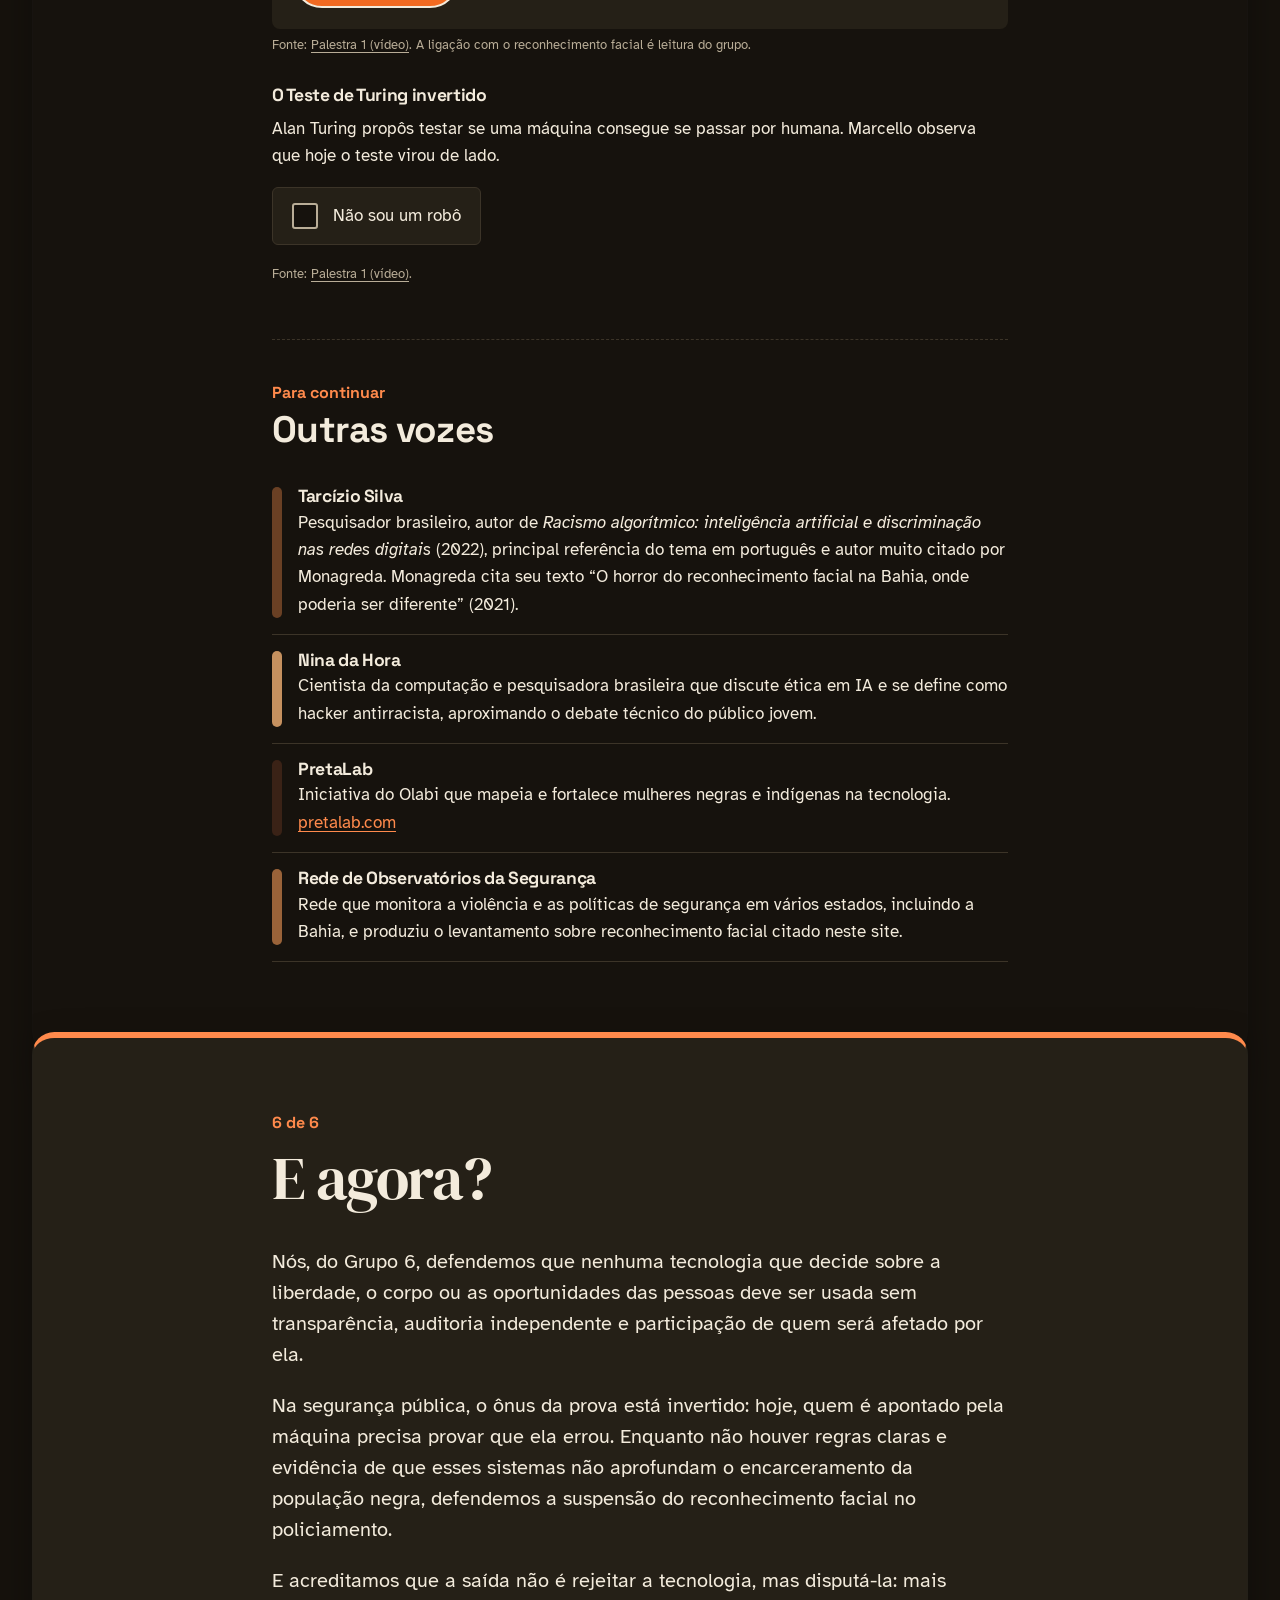
==== commit eb1172da: "Adição de personagem base antes das modificações" ====
--- a/index.html
+++ b/index.html
@@ -68,9 +68,10 @@
                 <fieldset class="character-fieldset">
                   <legend>Tom de pele</legend>
                   <div class="tone-options">
+                    <label class="tone-option"><input type="radio" name="characterTone" value="0" checked><span class="tone-swatch tone-0" aria-hidden="true"></span><span>0 · manequim</span></label>
                     <label class="tone-option"><input type="radio" name="characterTone" value="1"><span class="tone-swatch tone-1" aria-hidden="true"></span><span>1 · claro</span></label>
                     <label class="tone-option"><input type="radio" name="characterTone" value="2"><span class="tone-swatch tone-2" aria-hidden="true"></span><span>2 · claro-médio</span></label>
-                    <label class="tone-option"><input type="radio" name="characterTone" value="3" checked><span class="tone-swatch tone-3" aria-hidden="true"></span><span>3 · médio-claro</span></label>
+                    <label class="tone-option"><input type="radio" name="characterTone" value="3"><span class="tone-swatch tone-3" aria-hidden="true"></span><span>3 · médio-claro</span></label>
                     <label class="tone-option"><input type="radio" name="characterTone" value="4"><span class="tone-swatch tone-4" aria-hidden="true"></span><span>4 · médio-escuro</span></label>
                     <label class="tone-option"><input type="radio" name="characterTone" value="5"><span class="tone-swatch tone-5" aria-hidden="true"></span><span>5 · escuro</span></label>
                     <label class="tone-option"><input type="radio" name="characterTone" value="6"><span class="tone-swatch tone-6" aria-hidden="true"></span><span>6 · muito escuro</span></label>
@@ -80,6 +81,7 @@
                 <div class="character-selects">
                   <label for="characterHair">Textura do cabelo
                     <select id="characterHair">
+                      <option value="" selected>Não definido</option>
                       <option value="liso">Liso</option>
                       <option value="ondulado">Ondulado</option>
                       <option value="cacheado">Cacheado</option>
@@ -88,6 +90,7 @@
                   </label>
                   <label for="characterHairColor">Cor do cabelo
                     <select id="characterHairColor">
+                      <option value="" selected>Não definido</option>
                       <option value="castanho">Castanho</option>
                       <option value="preto">Preto</option>
                       <option value="loiro">Loiro</option>
@@ -97,6 +100,7 @@
                   </label>
                   <label for="characterLength">Comprimento do cabelo
                     <select id="characterLength">
+                      <option value="" selected>Não definido</option>
                       <option value="curto">Curto</option>
                       <option value="medio">Médio</option>
                       <option value="longo">Longo</option>
@@ -104,6 +108,7 @@
                   </label>
                   <label for="characterGender">Gênero / apresentação visual
                     <select id="characterGender">
+                      <option value="" selected>Não definido</option>
                       <option value="feminina">Feminina</option>
                       <option value="masculina">Masculina</option>
                       <option value="androgina">Andrógina</option>
@@ -111,6 +116,7 @@
                   </label>
                   <label for="characterEyeColor">Cor dos olhos
                     <select id="characterEyeColor">
+                      <option value="" selected>Não definido</option>
                       <option value="castanhos">Castanhos</option>
                       <option value="azuis">Azuis</option>
                       <option value="verdes">Verdes</option>
@@ -119,6 +125,7 @@
                   </label>
                   <label for="characterExpression">Expressão
                     <select id="characterExpression">
+                      <option value="" selected>Não definida</option>
                       <option value="neutra">Neutra</option>
                       <option value="alegre">Alegre</option>
                       <option value="triste">Triste</option>
@@ -129,8 +136,8 @@
               <div class="character-preview">
                 <div class="avatar-frame">
                   <!-- data-* é o contrato entre controles/JS e seletores CSS; os grupos SVG são formas alternativas. -->
-                  <svg id="characterAvatar" class="character-avatar" viewBox="0 0 100 120" role="img" aria-labelledby="characterAvatarTitle" data-tone="3" data-hair="liso" data-hair-color="castanho" data-length="curto" data-gender="feminina" data-eye="castanhos" data-expression="neutra">
-                    <title id="characterAvatarTitle">Personagem ilustrativo, pele médio-clara, cabelo castanho liso curto, olhos castanhos, expressão neutra</title>
+                  <svg id="characterAvatar" class="character-avatar" viewBox="0 0 100 120" role="img" aria-labelledby="characterAvatarTitle" data-tone="0" data-hair="" data-hair-color="" data-length="" data-gender="" data-eye="" data-expression="" data-clean="true">
+                    <title id="characterAvatarTitle">Manequim branco sem cabelo definido e sem expressão</title>
                     <g class="avatar-hair-style hair-straight">
                       <path class="hair-back hair-short" d="M24 51C19 27 25 9 49 8c24-1 31 19 27 43L70 68l-2-30c-6-7-12-11-18-13-7 7-15 10-23 11l2 32z"/>
                       <path class="hair-back hair-medium" d="M23 51C18 27 25 8 49 7c25-1 33 20 27 45l3 36q-4 9-11 3l-2-53c-6-7-12-11-18-13-7 7-15 10-23 11l2 55q-7 6-11-3z"/>
@@ -253,9 +260,9 @@
                     </g>
                   </svg>
                 </div>
-                <p class="character-summary" id="characterSummary" aria-live="polite">Personagem: pele médio-clara, cabelo castanho, liso e curto, olhos castanhos e expressão neutra.</p>
+                <p class="character-summary" id="characterSummary" aria-live="polite">Manequim branco pronto para ser personalizado. Sem cabelo definido e sem expressão.</p>
                 <p class="character-note">Aparência não define gênero. Cabelos têm muitas cores e texturas.</p>
-                <figure class="hair-reference">
+                <figure class="hair-reference" id="hairReference">
                   <img id="hairReferenceImage" src="assets/hair/straight.jpg" alt="Referência fotográfica de cabelo liso">
                   <figcaption>Referência de textura: <span id="hairReferenceTitle">Soft Permanent Japanese Straight</span>, por <span id="hairReferenceCreator">MirianaL</span>. <a id="hairReferenceSource" href="https://www.flickr.com/photos/41124264@N04/5865910932" target="_blank" rel="noopener">Origem</a> · <a id="hairReferenceLicense" href="https://creativecommons.org/licenses/by/2.0/" target="_blank" rel="noopener">CC BY 2.0</a>. É só um exemplo de cabelo.</figcaption>
                 </figure>
--- a/codigo-de-cor.css
+++ b/codigo-de-cor.css
@@ -176,6 +176,7 @@
 .tone-option:has(input:checked){border-color:var(--machine); box-shadow:0 0 0 2px var(--machine-soft); background:var(--machine-soft)}
 .tone-option input{accent-color:var(--machine); margin:0}
 .tone-swatch{display:block; width:2rem; height:2rem; border:1px solid var(--line); border-radius:50%}
+.tone-0{background:#fff}
 .tone-1{background:var(--t1)} .tone-2{background:var(--t2)} .tone-3{background:var(--t3)}
 .tone-4{background:var(--t4)} .tone-5{background:var(--t5)} .tone-6{background:var(--t6)}
 .character-fieldset .small{margin:.65rem 0 0}
@@ -183,7 +184,7 @@
 .character-selects label{font-weight:700; font-size:.9rem}
 .character-selects select{display:block; width:100%; margin-top:.3rem; padding:.55rem; border:1px solid var(--line); border-radius:6px; background:var(--paper-2); color:var(--ink); font:inherit}
 .character-preview{text-align:center}
-.avatar-frame{position:relative; width:min(100%,11rem); margin:0 auto .65rem; padding:.45rem; overflow:hidden; border:2px solid var(--machine); border-radius:48% 48% 14px 14px; background:var(--machine-soft); box-shadow:inset 0 0 0 3px var(--paper), 0 5px 16px var(--card-shadow)}
+.avatar-frame{position:relative; width:min(100%,11rem); margin:0 auto .65rem; padding:.45rem; overflow:hidden; border:2px solid var(--machine); border-radius:48% 48% 14px 14px; background:#CFE8D3; box-shadow:inset 0 0 0 3px var(--paper), 0 5px 16px var(--card-shadow)}
 .avatar-frame::before{content:""; position:absolute; inset:.25rem; border:1px solid color-mix(in srgb, var(--spark) 70%, transparent); border-radius:inherit; pointer-events:none}
 .character-avatar{display:block; width:100%; height:auto; --hair-color:#4A2D25; --hair-detail-color:#A87A61; --shirt-color:#A44870; --shirt-line:#6E2948; --iris-color:#553322}
 .character-avatar[data-eye="azuis"]{--iris-color:#3979B8}
@@ -197,6 +198,16 @@
 .character-avatar[data-tone="4"]{--hair-color:#33251F; --hair-detail-color:#654835}
 .character-avatar[data-tone="5"]{--hair-color:#29201B; --hair-detail-color:#533A2B}
 .character-avatar[data-tone="6"]{--hair-color:#201A17; --hair-detail-color:#463326}
+.character-avatar[data-tone="0"]{
+  --character-tone:#FFFFFF;
+  --feature-color:#D8D8D8;
+  --feature-soft:#E5E5E5;
+  --hair-color:transparent;
+  --hair-detail-color:transparent;
+  --shirt-color:#FFFFFF;
+  --shirt-line:#FFFFFF;
+  --iris-color:#FFFFFF;
+}
 .character-avatar[data-hair-color="castanho"]{--hair-color:#4A2D25; --hair-detail-color:#A87A61}
 .character-avatar[data-hair-color="preto"]{--hair-color:#211B1B; --hair-detail-color:#71605E}
 .character-avatar[data-hair-color="loiro"]{--hair-color:#D6AE52; --hair-detail-color:#F5DA8A}
@@ -241,6 +252,16 @@
 .character-avatar[data-gender="feminina"] .avatar-outfit-feminina,
 .character-avatar[data-gender="masculina"] .avatar-outfit-masculina,
 .character-avatar[data-gender="androgina"] .avatar-outfit-androgina{display:block}
+.character-avatar[data-gender=""] .avatar-face-androgina{display:block}
+.character-avatar[data-clean="true"] .avatar-hair-style,
+.character-avatar[data-clean="true"] .avatar-hair-gender,
+.character-avatar[data-clean="true"] .avatar-male-hair,
+.character-avatar[data-clean="true"] .avatar-features,
+.character-avatar[data-clean="true"] .avatar-outfit,
+.character-avatar[data-clean="true"] .avatar-face-shade,
+.character-avatar[data-clean="true"] .avatar-cheek,
+.character-avatar[data-clean="true"] .avatar-ear,
+.character-avatar[data-clean="true"] .avatar-neck{display:none}
 .character-avatar[data-gender="masculina"] .avatar-hair-style{display:none}
 .character-avatar[data-gender="masculina"][data-hair="liso"] .male-straight,
 .character-avatar[data-gender="masculina"][data-hair="ondulado"] .male-wavy,
